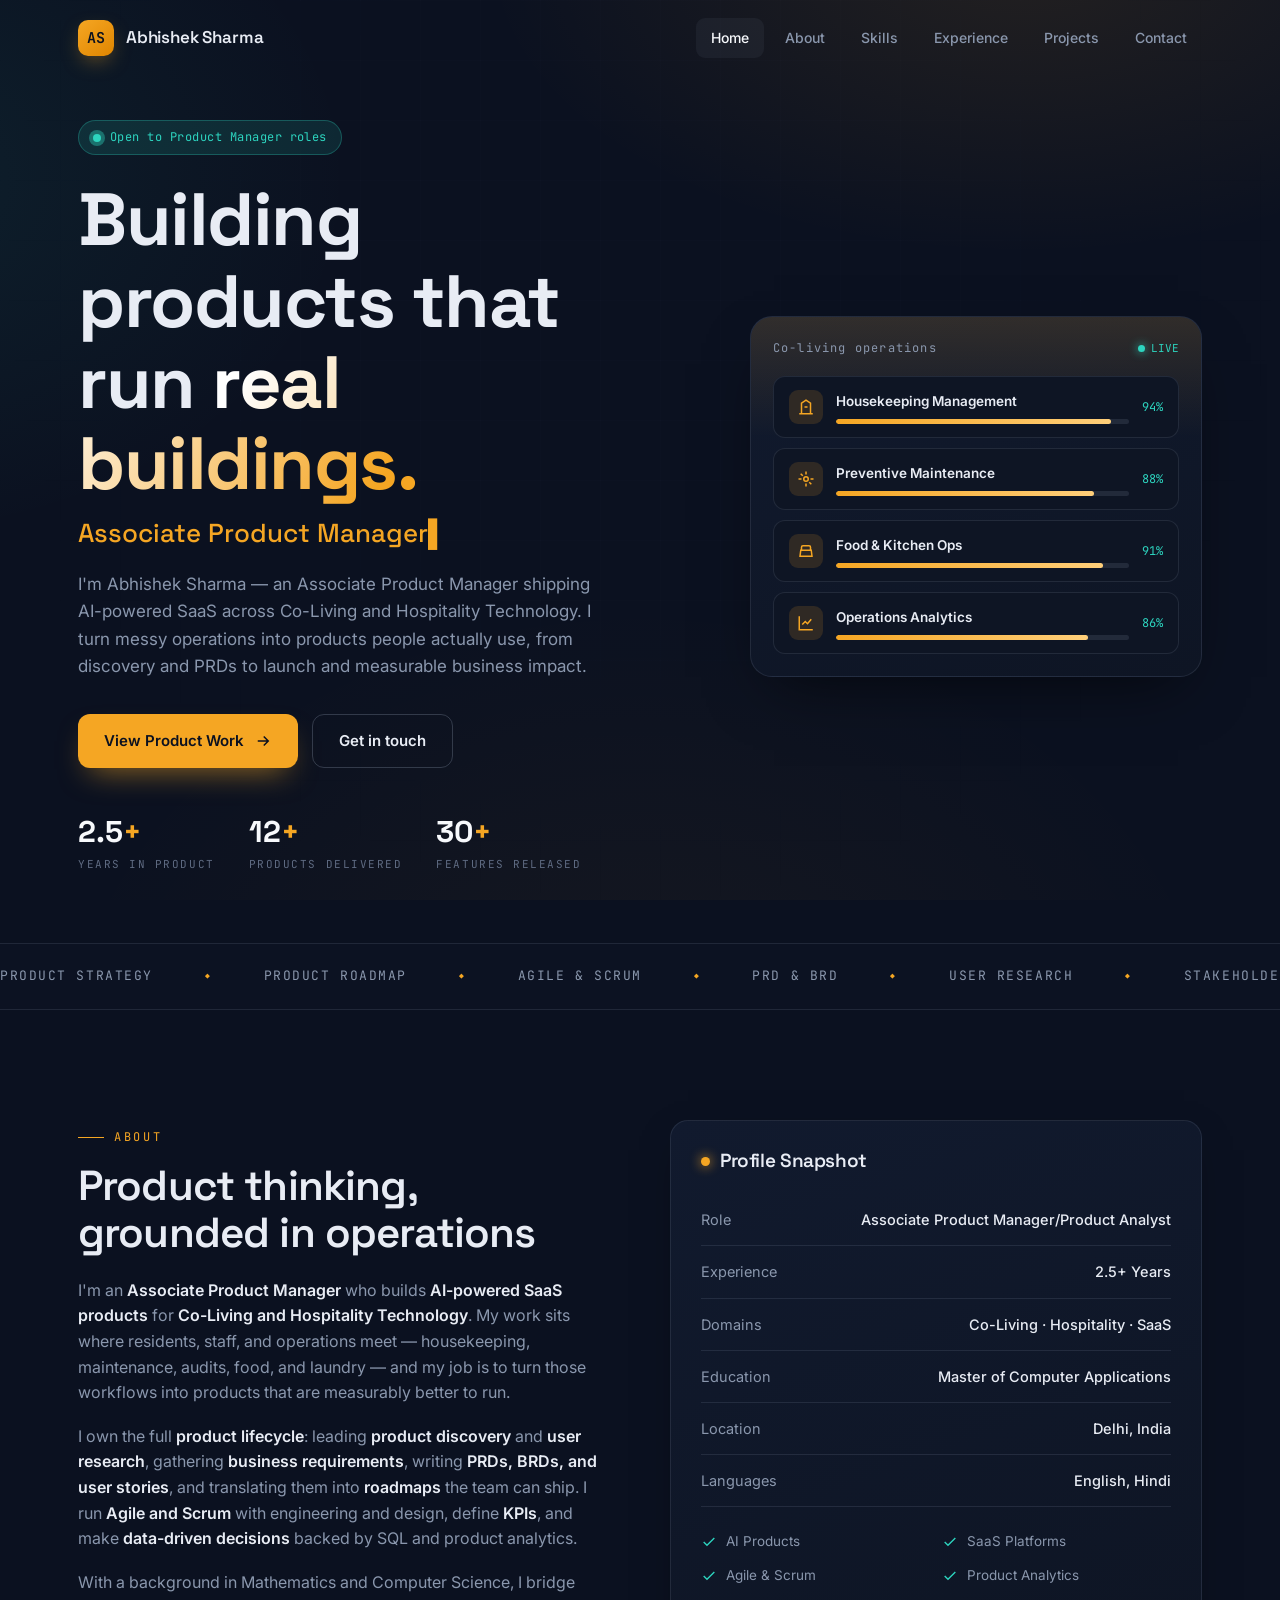
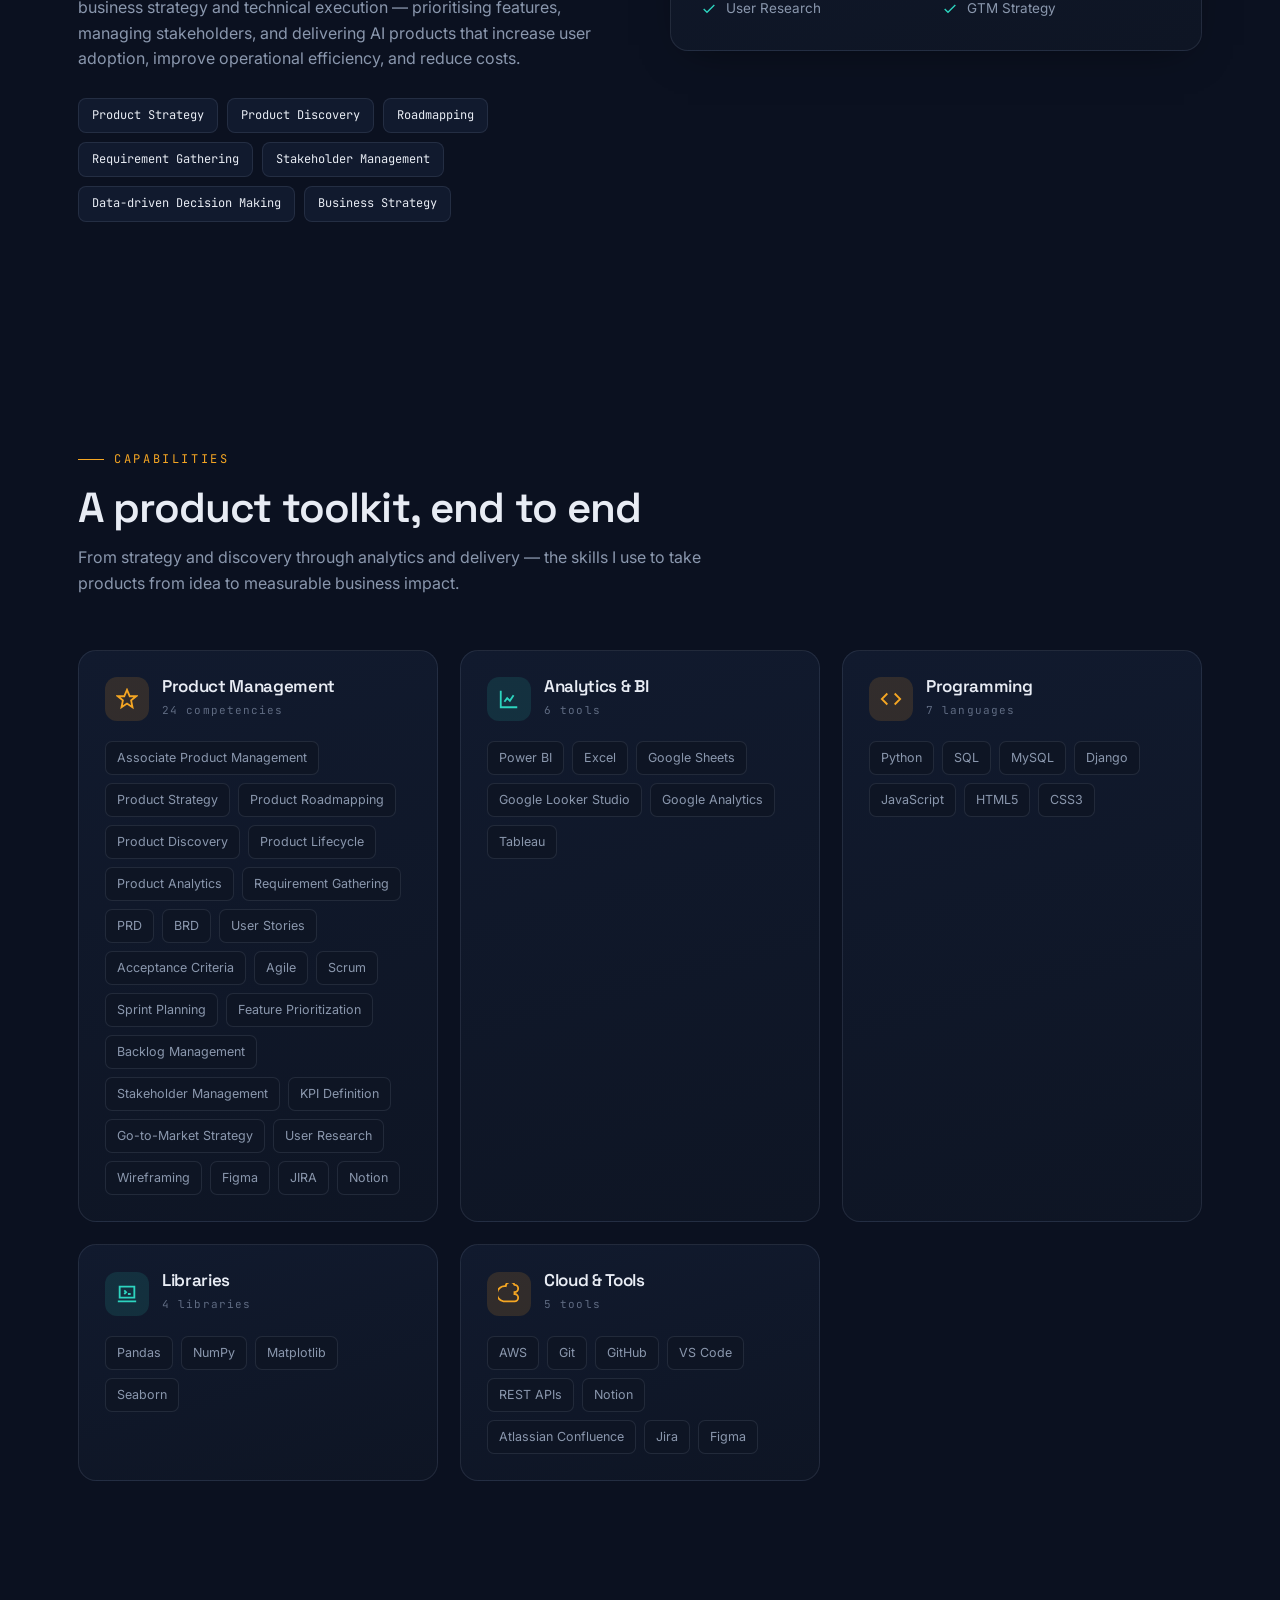
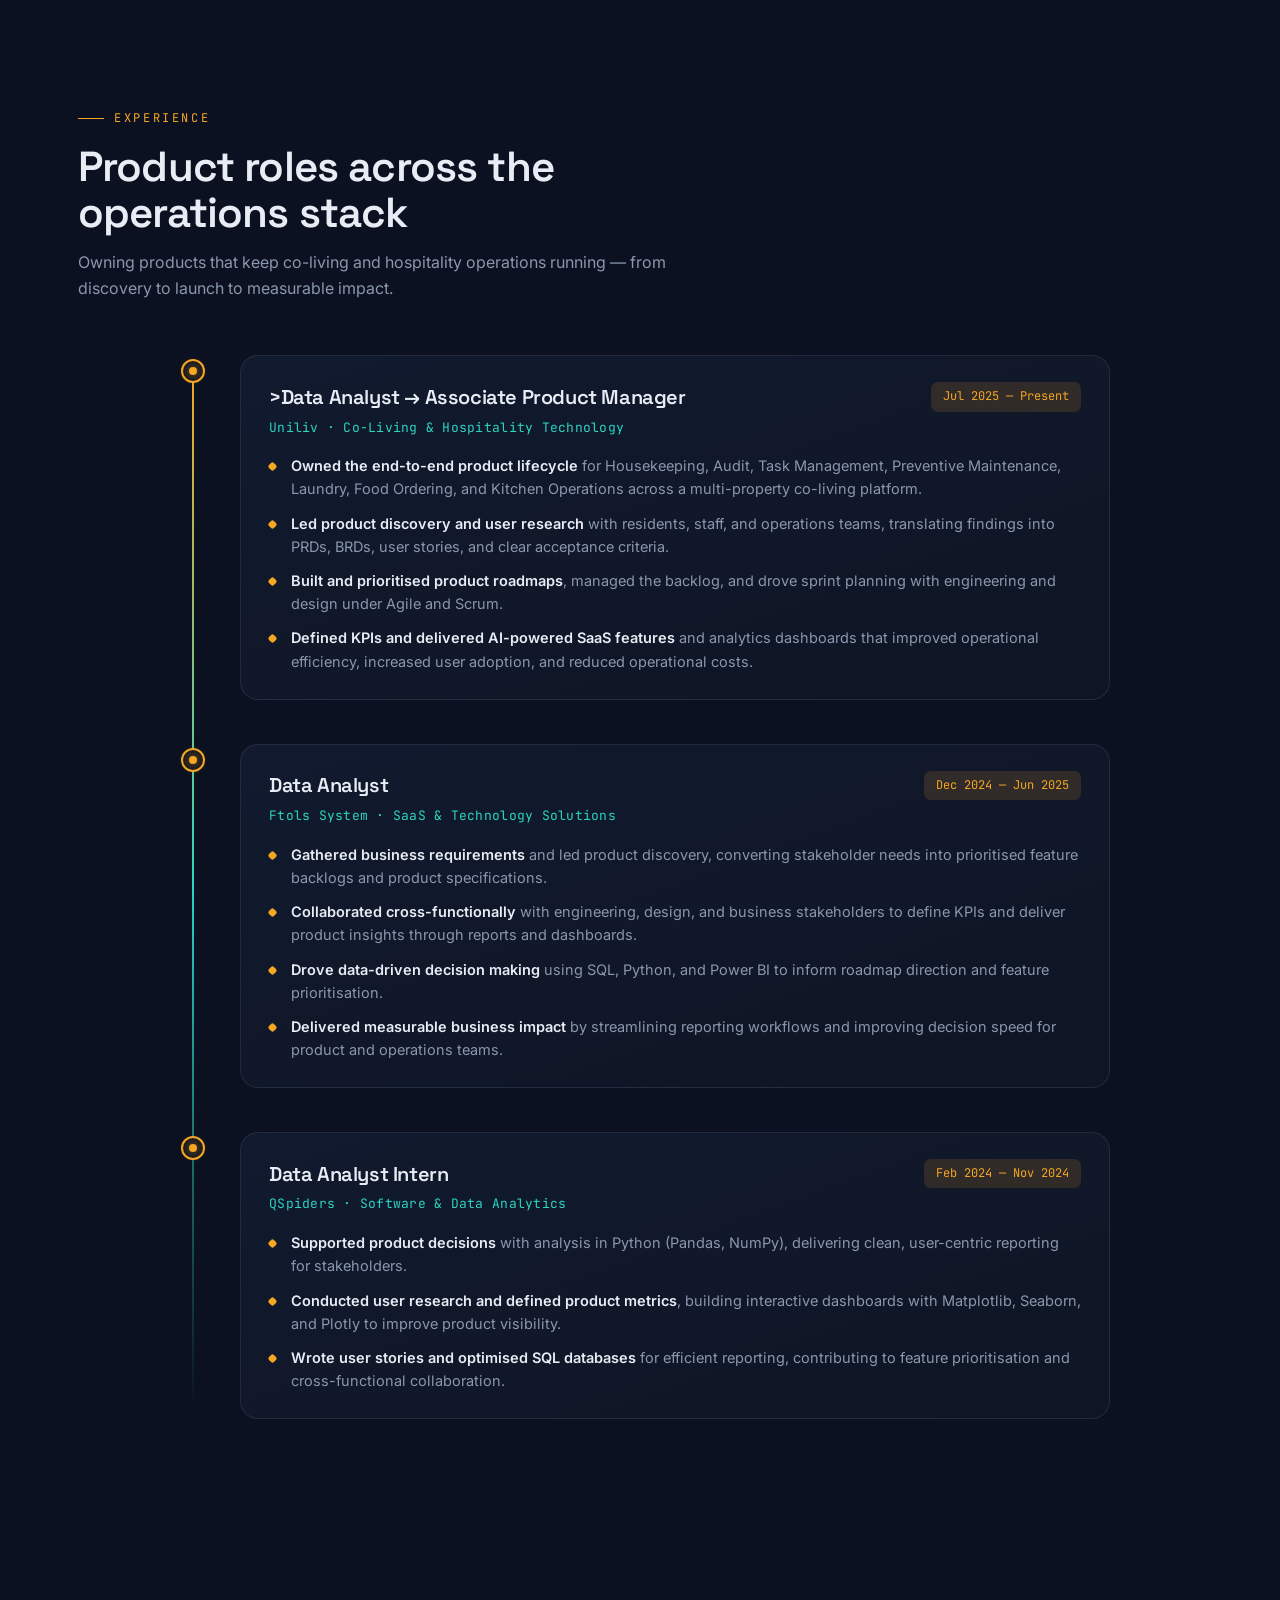
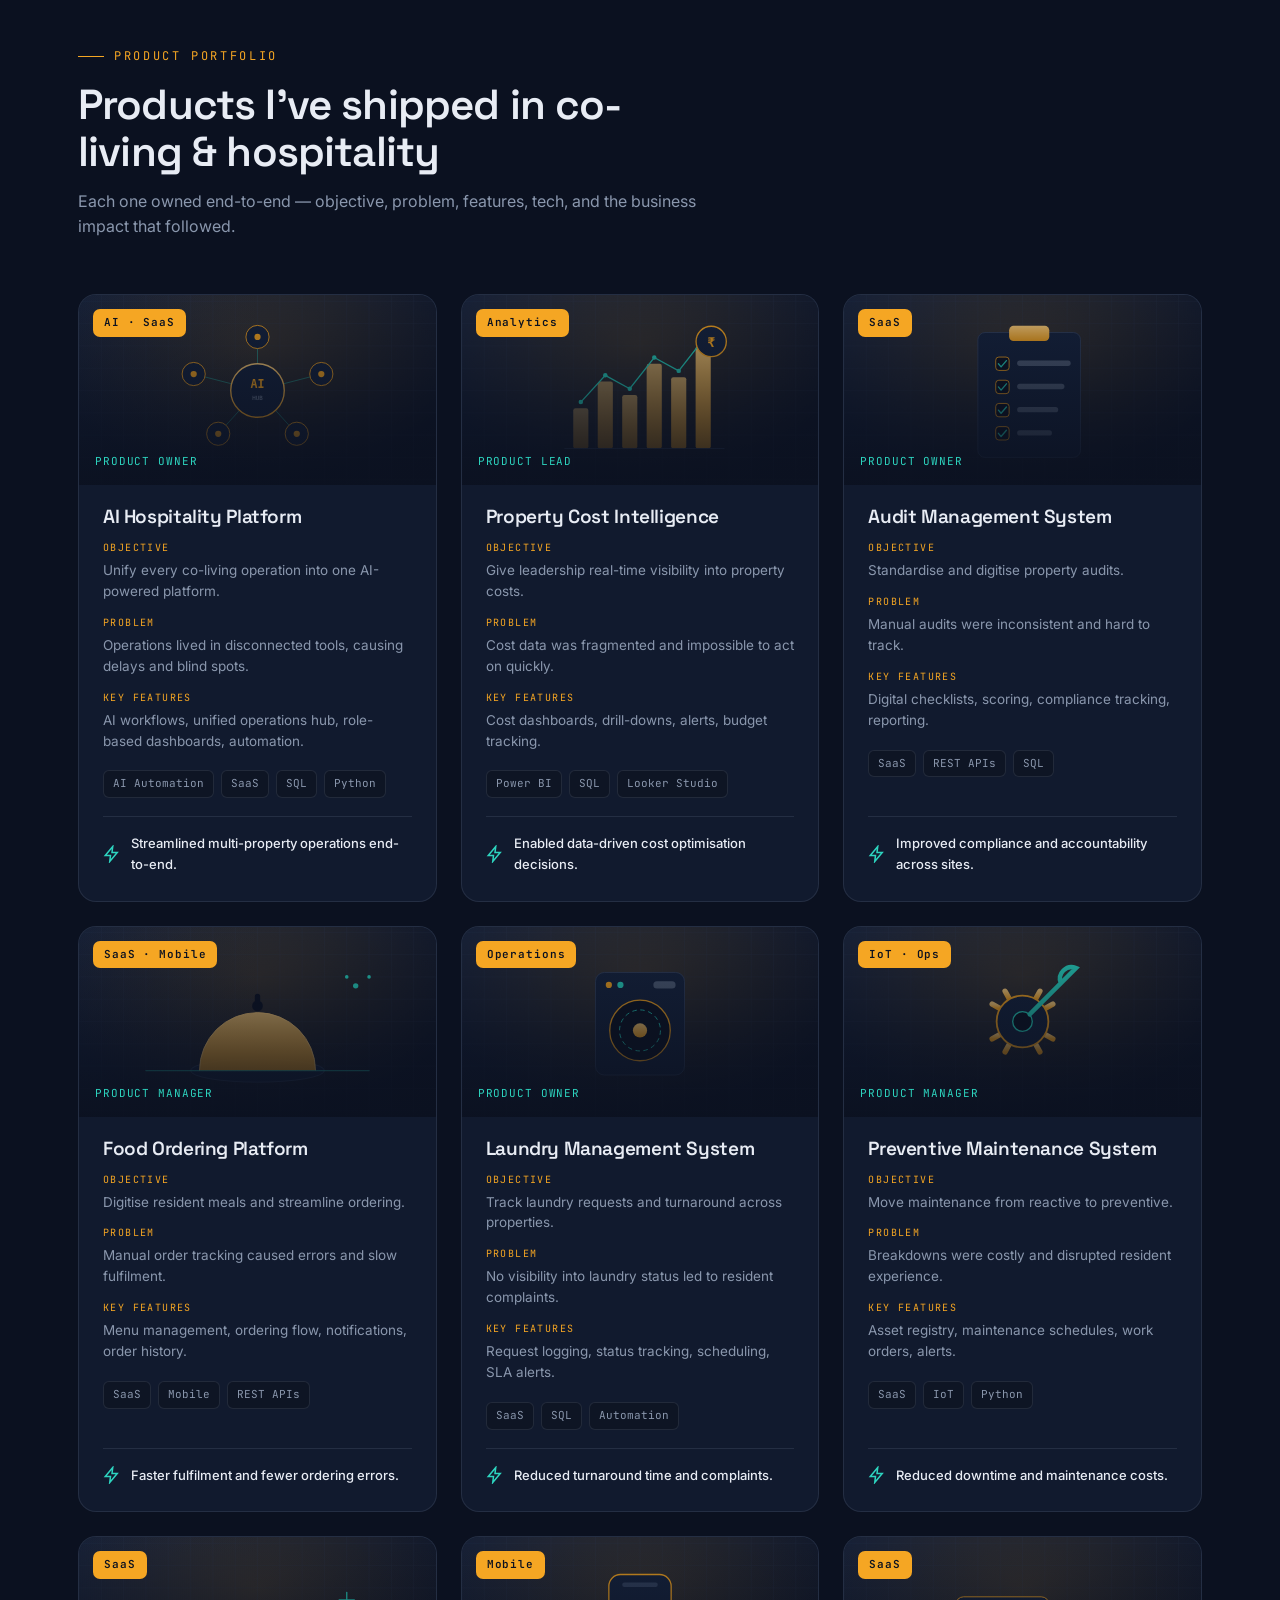
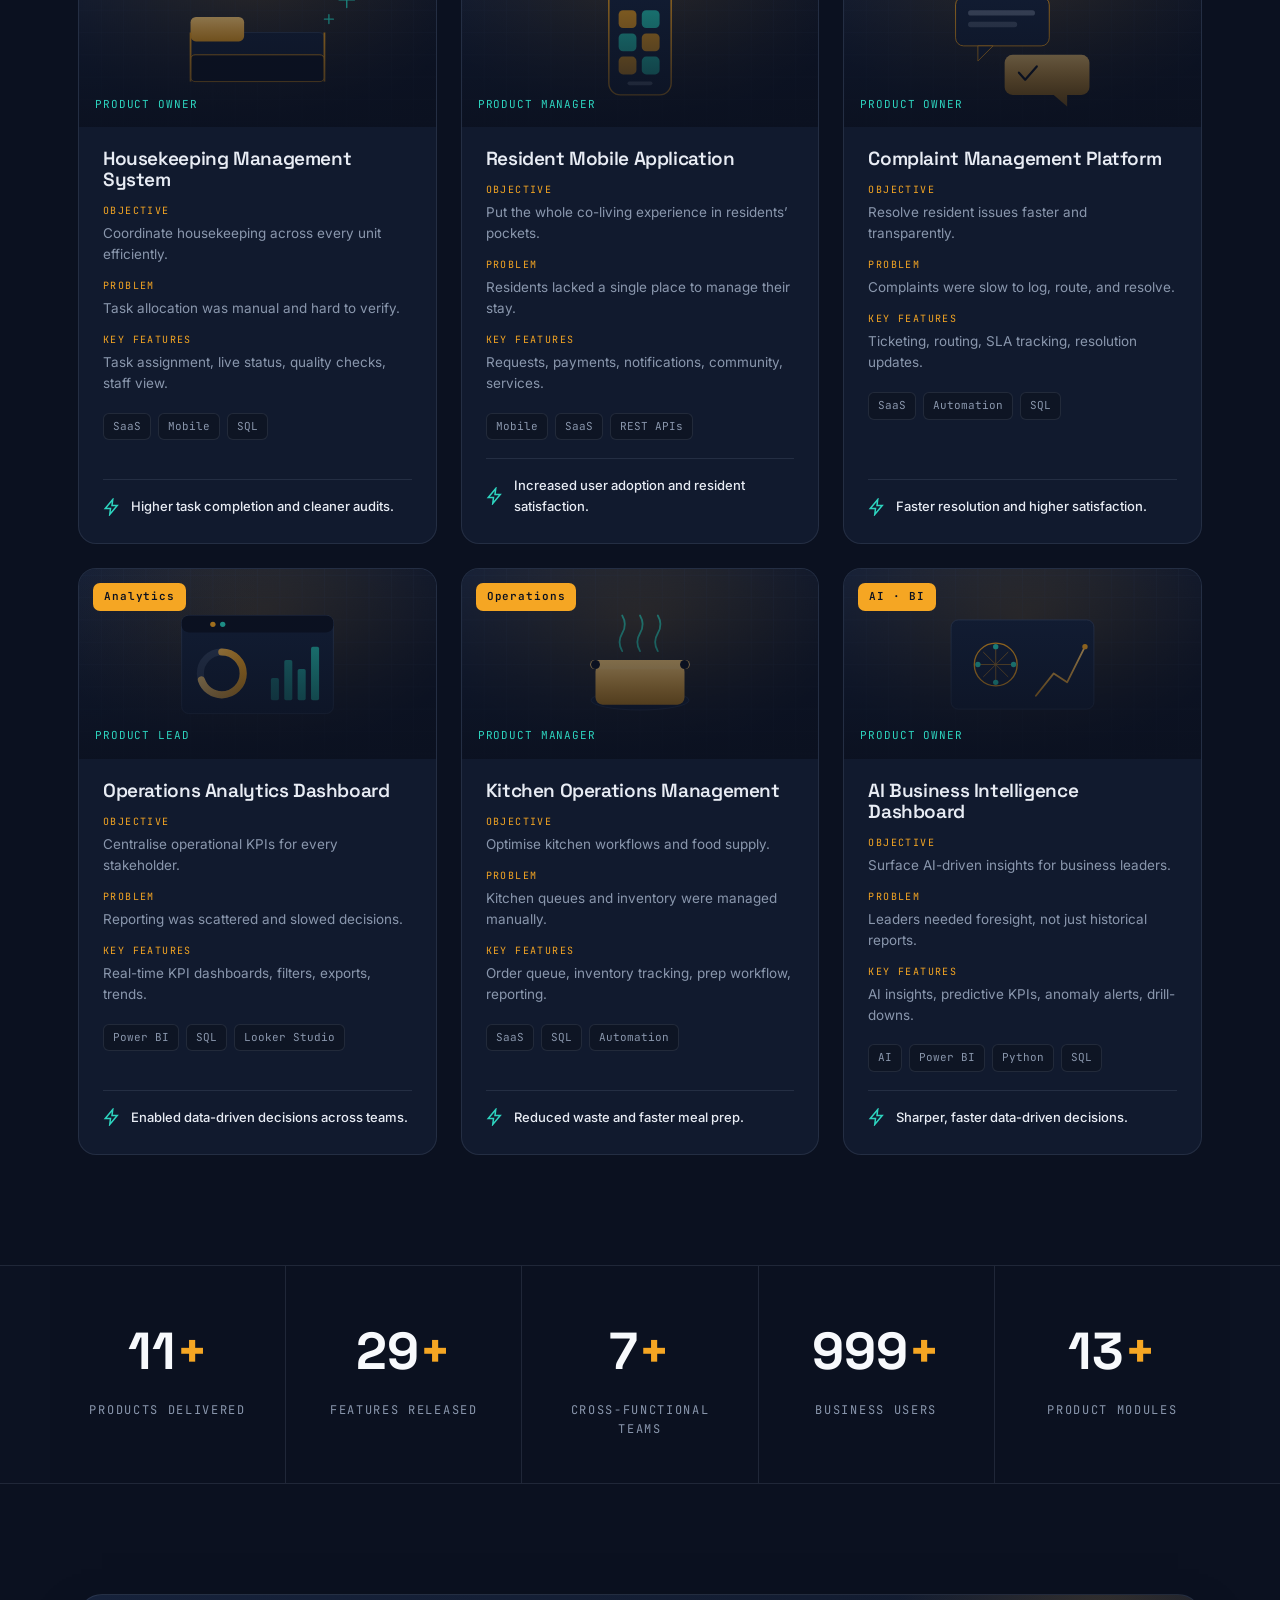
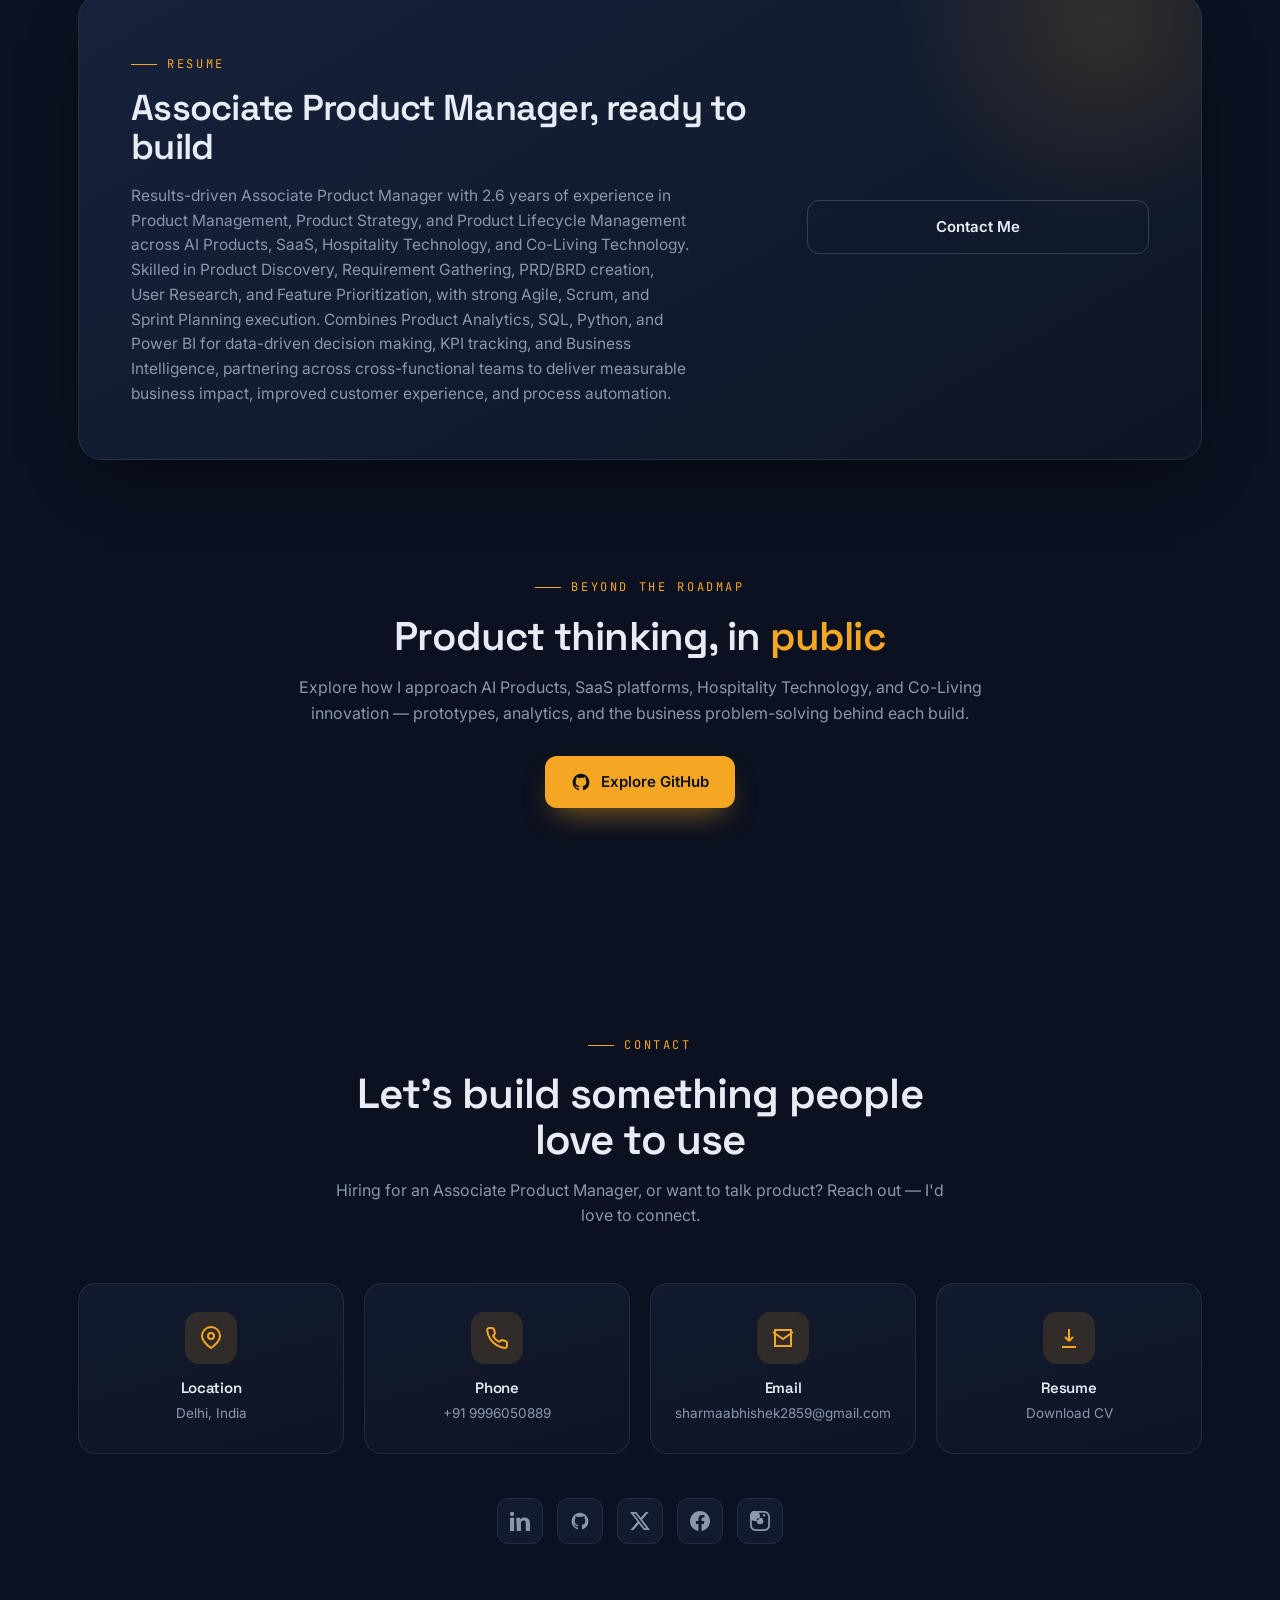
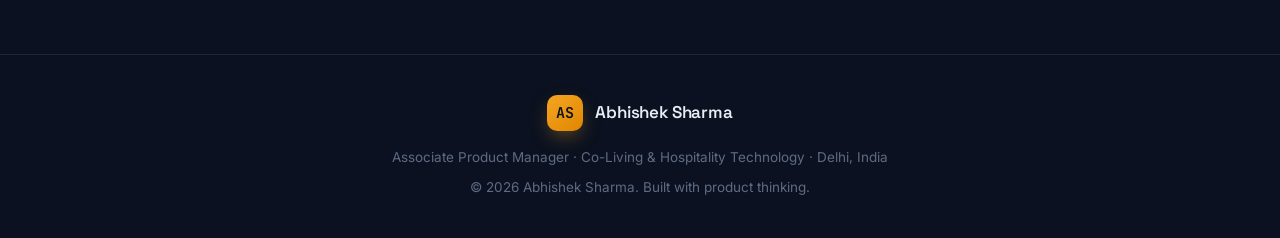
==== index.html @ 2137f3c4 "Link Updated" ====
<!DOCTYPE html>
<html lang="en">
<head>
<meta charset="utf-8">
<title>Abhishek Sharma — Associate Product Manager</title>
<meta name="viewport" content="width=device-width, initial-scale=1, shrink-to-fit=no">
<meta name="description" content="Abhishek Sharma — Associate Product Manager building AI-powered SaaS products for Co-Living and Hospitality Technology. Product Strategy, Roadmapping, Agile, Product Analytics, Stakeholder Management.">
<meta name="keywords" content="Associate Product Manager, Product Management, Product Strategy, Product Roadmap, Agile, Scrum, Stakeholder Management, Product Analytics, SQL, Power BI, Python, AI Products, SaaS, Hospitality Technology, Co-Living Technology, PRD, BRD, User Research, Feature Prioritization">
<link rel="preconnect" href="https://fonts.googleapis.com">
<link rel="preconnect" href="https://fonts.gstatic.com" crossorigin>
<link href="https://fonts.googleapis.com/css2?family=Space+Grotesk:wght@400;500;600;700&family=Inter:wght@300;400;500;600;700&family=JetBrains+Mono:wght@400;500;600&display=swap" rel="stylesheet">
<style>
/* ============================================================
   TOKENS
   ============================================================ */
:root{
  --base:#0B1120;
  --base-2:#0E1524;
  --panel:#111A2E;
  --panel-2:#16223B;
  --line:rgba(138,151,173,.16);
  --line-strong:rgba(138,151,173,.30);
  --amber:#F5A623;
  --amber-soft:rgba(245,166,35,.14);
  --teal:#2DD4BF;
  --teal-soft:rgba(45,212,191,.12);
  --text:#E8ECF4;
  --muted:#8A97AD;
  --muted-2:#5F6B82;
  --white:#F7F9FC;
  --radius:18px;
  --radius-sm:12px;
  --shadow:0 24px 60px -24px rgba(0,0,0,.65);
  --shadow-soft:0 12px 40px -18px rgba(0,0,0,.55);
  --maxw:1180px;
  --display:'Space Grotesk',sans-serif;
  --body:'Inter',sans-serif;
  --mono:'JetBrains Mono',monospace;
}
*{margin:0;padding:0;box-sizing:border-box}
html{scroll-behavior:smooth}
body{
  font-family:var(--body);
  background:var(--base);
  color:var(--text);
  line-height:1.6;
  overflow-x:hidden;
  -webkit-font-smoothing:antialiased;
}
a{color:inherit;text-decoration:none}
ul{list-style:none}
img{max-width:100%;display:block}
::selection{background:var(--amber);color:var(--base)}

/* ambient background */
body::before{
  content:"";
  position:fixed;inset:0;z-index:-2;
  background:
    radial-gradient(900px 500px at 80% -5%, rgba(245,166,35,.10), transparent 60%),
    radial-gradient(800px 600px at -10% 20%, rgba(45,212,191,.08), transparent 60%),
    radial-gradient(1000px 800px at 50% 120%, rgba(245,166,35,.05), transparent 60%),
    var(--base);
}
body::after{
  content:"";
  position:fixed;inset:0;z-index:-1;opacity:.35;pointer-events:none;
  background-image:
    linear-gradient(rgba(138,151,173,.05) 1px, transparent 1px),
    linear-gradient(90deg, rgba(138,151,173,.05) 1px, transparent 1px);
  background-size:60px 60px;
  mask-image:radial-gradient(circle at 50% 30%, #000 30%, transparent 80%);
}

.wrap{max-width:var(--maxw);margin:0 auto;padding:0 28px}

/* ============================================================
   TYPE
   ============================================================ */
h1,h2,h3,h4{font-family:var(--display);font-weight:600;line-height:1.1;letter-spacing:-.02em}
.eyebrow{
  font-family:var(--mono);font-size:12px;letter-spacing:.22em;text-transform:uppercase;
  color:var(--amber);display:inline-flex;align-items:center;gap:10px;
}
.eyebrow::before{content:"";width:26px;height:1px;background:var(--amber);display:inline-block}
.section-head{max-width:640px;margin-bottom:54px}
.section-head h2{font-size:clamp(28px,4vw,42px);margin:16px 0 14px}
.section-head p{color:var(--muted);font-size:16px}

section{padding:110px 0;position:relative}

/* ============================================================
   NAV
   ============================================================ */
.nav{
  position:fixed;top:0;left:0;right:0;z-index:100;
  transition:background .4s ease, border-color .4s ease, backdrop-filter .4s;
  border-bottom:1px solid transparent;
}
.nav.scrolled{
  background:rgba(11,17,32,.72);
  backdrop-filter:blur(18px) saturate(140%);
  border-bottom:1px solid var(--line);
}
.nav-inner{display:flex;align-items:center;justify-content:space-between;height:76px}
.brand{display:flex;align-items:center;gap:12px;font-family:var(--display);font-weight:600;font-size:17px;letter-spacing:-.01em}
.brand .dot{
  width:36px;height:36px;border-radius:10px;display:grid;place-items:center;
  background:linear-gradient(140deg,var(--amber),#e08600);color:var(--base);
  font-family:var(--mono);font-weight:600;font-size:15px;
  box-shadow:0 8px 22px -8px rgba(245,166,35,.7);
}
.nav-links{display:flex;align-items:center;gap:6px}
.nav-links a{
  font-size:14px;color:var(--muted);padding:9px 15px;border-radius:9px;
  transition:color .25s, background .25s;font-weight:500;
}
.nav-links a:hover,.nav-links a.active{color:var(--white);background:rgba(138,151,173,.08)}
.nav-cta{
  margin-left:10px;padding:10px 20px;border-radius:10px;
  background:var(--amber);color:var(--base);font-weight:600;font-size:14px;
  transition:transform .25s, box-shadow .25s;
}
.nav-cta:hover{transform:translateY(-2px);box-shadow:0 12px 26px -10px rgba(245,166,35,.7)}
.burger{display:none;flex-direction:column;gap:5px;background:none;border:0;cursor:pointer;padding:8px}
.burger span{width:24px;height:2px;background:var(--text);border-radius:2px;transition:.3s}
.burger.open span:nth-child(1){transform:translateY(7px) rotate(45deg)}
.burger.open span:nth-child(2){opacity:0}
.burger.open span:nth-child(3){transform:translateY(-7px) rotate(-45deg)}

/* ============================================================
   HERO
   ============================================================ */
.hero{min-height:100vh;display:flex;align-items:center;padding-top:120px;padding-bottom:70px}
.hero-grid{display:grid;grid-template-columns:1.15fr .85fr;gap:60px;align-items:center;width:100%}
.status-chip{
  display:inline-flex;align-items:center;gap:9px;font-family:var(--mono);font-size:12px;
  color:var(--teal);background:var(--teal-soft);border:1px solid rgba(45,212,191,.28);
  padding:7px 14px;border-radius:100px;letter-spacing:.04em;
}
.status-chip .pulse{width:8px;height:8px;border-radius:50%;background:var(--teal);position:relative}
.status-chip .pulse::after{content:"";position:absolute;inset:-4px;border-radius:50%;background:var(--teal);opacity:.4;animation:ping 1.8s ease-out infinite}
@keyframes ping{0%{transform:scale(.6);opacity:.5}100%{transform:scale(2.4);opacity:0}}
.hero h1{font-size:clamp(40px,6.2vw,74px);margin:24px 0 8px;font-weight:700}
.hero h1 .grad{
  background:linear-gradient(120deg,#fff 10%,var(--amber) 90%);
  -webkit-background-clip:text;background-clip:text;-webkit-text-fill-color:transparent;
}
.role-line{font-family:var(--display);font-size:clamp(19px,2.6vw,26px);color:var(--muted);font-weight:500;height:1.4em;margin-bottom:22px}
.role-line #typed{color:var(--amber)}
.role-line .cursor{color:var(--amber);animation:blink 1s steps(2) infinite;font-weight:400}
@keyframes blink{50%{opacity:0}}
.hero p.lede{color:var(--muted);font-size:17px;max-width:520px;margin-bottom:34px}
.hero-actions{display:flex;gap:14px;flex-wrap:wrap;margin-bottom:40px}
.btn{
  display:inline-flex;align-items:center;gap:10px;padding:14px 26px;border-radius:12px;
  font-weight:600;font-size:15px;transition:transform .25s, box-shadow .25s, background .25s;cursor:pointer;
}
.btn-primary{background:var(--amber);color:var(--base);box-shadow:0 14px 30px -12px rgba(245,166,35,.6)}
.btn-primary:hover{transform:translateY(-3px);box-shadow:0 20px 40px -14px rgba(245,166,35,.75)}
.btn-ghost{background:transparent;color:var(--text);border:1px solid var(--line-strong)}
.btn-ghost:hover{transform:translateY(-3px);border-color:var(--amber);color:var(--amber)}
.hero-metrics{display:flex;gap:34px;flex-wrap:wrap}
.hero-metrics .m .n{font-family:var(--display);font-size:30px;font-weight:700;color:var(--white)}
.hero-metrics .m .n span{color:var(--amber)}
.hero-metrics .m .l{font-family:var(--mono);font-size:11px;letter-spacing:.14em;text-transform:uppercase;color:var(--muted-2)}

/* hero panel : building systems monitor */
.hero-panel{
  background:linear-gradient(160deg,var(--panel),var(--base-2));
  border:1px solid var(--line);border-radius:22px;padding:22px;
  box-shadow:var(--shadow);position:relative;overflow:hidden;
}
.hero-panel::before{content:"";position:absolute;top:0;left:0;right:0;height:120px;background:linear-gradient(180deg,var(--amber-soft),transparent)}
.panel-top{display:flex;align-items:center;justify-content:space-between;position:relative;margin-bottom:18px}
.panel-top .title{font-family:var(--mono);font-size:12px;color:var(--muted);letter-spacing:.1em}
.panel-top .live{font-family:var(--mono);font-size:11px;color:var(--teal);display:flex;align-items:center;gap:6px}
.panel-top .live i{width:7px;height:7px;border-radius:50%;background:var(--teal);box-shadow:0 0 10px var(--teal)}
.sys-list{display:flex;flex-direction:column;gap:10px;position:relative}
.sys{
  display:flex;align-items:center;gap:13px;background:var(--base-2);border:1px solid var(--line);
  border-radius:12px;padding:13px 15px;transition:border-color .3s, transform .3s;
}
.sys:hover{border-color:var(--line-strong);transform:translateX(4px)}
.sys .ic{width:34px;height:34px;border-radius:9px;display:grid;place-items:center;background:var(--amber-soft);color:var(--amber);flex:none}
.sys .ic svg{width:18px;height:18px}
.sys .meta{flex:1;min-width:0}
.sys .meta .nm{font-size:13.5px;font-weight:600;color:var(--text)}
.sys .meta .bar{height:5px;border-radius:4px;background:rgba(138,151,173,.16);margin-top:7px;overflow:hidden}
.sys .meta .bar i{display:block;height:100%;border-radius:4px;background:linear-gradient(90deg,var(--amber),#ffcf7a);width:0;transition:width 1.4s cubic-bezier(.2,.8,.2,1)}
.sys .val{font-family:var(--mono);font-size:12px;color:var(--teal);flex:none}

/* ============================================================
   MARQUEE
   ============================================================ */
.marquee{border-top:1px solid var(--line);border-bottom:1px solid var(--line);padding:22px 0;overflow:hidden;background:rgba(14,21,36,.5)}
.marquee-track{display:flex;gap:52px;white-space:nowrap;animation:scroll 30s linear infinite;width:max-content}
.marquee:hover .marquee-track{animation-play-state:paused}
.marquee span{font-family:var(--mono);font-size:13px;letter-spacing:.12em;text-transform:uppercase;color:var(--muted);display:flex;align-items:center;gap:52px}
.marquee span::after{content:"◆";color:var(--amber);font-size:8px}
@keyframes scroll{to{transform:translateX(-50%)}}

/* ============================================================
   ABOUT
   ============================================================ */
.about-grid{display:grid;grid-template-columns:1fr 1fr;gap:60px;align-items:start}
.about-copy p{color:var(--muted);margin-bottom:18px;font-size:16px}
.about-copy p strong{color:var(--text);font-weight:600}
.about-tags{display:flex;flex-wrap:wrap;gap:9px;margin-top:26px}
.about-tags span{font-family:var(--mono);font-size:12px;color:var(--text);background:var(--panel);border:1px solid var(--line);padding:7px 13px;border-radius:8px;transition:.25s}
.about-tags span:hover{border-color:var(--amber);color:var(--amber)}
.about-card{
  background:linear-gradient(160deg,var(--panel),var(--base-2));
  border:1px solid var(--line);border-radius:var(--radius);padding:30px;box-shadow:var(--shadow-soft);
}
.about-card h3{font-size:19px;margin-bottom:22px;display:flex;align-items:center;gap:10px}
.about-card h3 .badge{width:9px;height:9px;border-radius:50%;background:var(--amber);box-shadow:0 0 12px var(--amber)}
.fact{display:flex;justify-content:space-between;padding:14px 0;border-bottom:1px solid var(--line);font-size:14.5px}
.fact:last-child{border-bottom:0}
.fact .k{color:var(--muted)}
.fact .v{color:var(--text);font-weight:500;text-align:right}
.focus-list{margin-top:24px;display:grid;grid-template-columns:1fr 1fr;gap:12px}
.focus-list li{display:flex;align-items:center;gap:9px;font-size:13.5px;color:var(--muted)}
.focus-list li svg{width:16px;height:16px;color:var(--teal);flex:none}

/* ============================================================
   SKILLS
   ============================================================ */
.skills-grid{display:grid;grid-template-columns:repeat(auto-fit,minmax(280px,1fr));gap:22px}
.skill-card{
  background:linear-gradient(165deg,var(--panel),var(--base-2));
  border:1px solid var(--line);border-radius:var(--radius);padding:26px;
  position:relative;overflow:hidden;transition:transform .35s, border-color .35s, box-shadow .35s;
}
.skill-card::before{content:"";position:absolute;inset:0;background:radial-gradient(400px 200px at var(--mx,50%) 0%,var(--amber-soft),transparent 70%);opacity:0;transition:opacity .4s}
.skill-card:hover{transform:translateY(-6px);border-color:var(--line-strong);box-shadow:var(--shadow)}
.skill-card:hover::before{opacity:1}
.skill-card .sc-head{display:flex;align-items:center;gap:13px;margin-bottom:20px;position:relative}
.skill-card .sc-ic{width:44px;height:44px;border-radius:12px;display:grid;place-items:center;background:var(--amber-soft);color:var(--amber);flex:none}
.skill-card:nth-child(2) .sc-ic,.skill-card:nth-child(4) .sc-ic{background:var(--teal-soft);color:var(--teal)}
.skill-card .sc-ic svg{width:22px;height:22px}
.skill-card h3{font-size:17px}
.skill-card .sc-count{font-family:var(--mono);font-size:11px;color:var(--muted-2);letter-spacing:.1em}
.chips{display:flex;flex-wrap:wrap;gap:8px;position:relative}
.chips span{font-size:12.5px;color:var(--muted);background:var(--base-2);border:1px solid var(--line);padding:6px 11px;border-radius:7px;transition:.22s;font-family:var(--body)}
.skill-card:hover .chips span{color:var(--text)}
.chips span:hover{border-color:var(--amber);color:var(--amber);transform:translateY(-2px)}

/* ============================================================
   EXPERIENCE — building systems timeline
   ============================================================ */
.timeline{position:relative;max-width:940px;margin:0 auto}
.timeline::before{content:"";position:absolute;left:22px;top:8px;bottom:8px;width:2px;background:linear-gradient(180deg,var(--amber),var(--teal),transparent)}
.tl-item{position:relative;padding-left:70px;padding-bottom:44px}
.tl-item:last-child{padding-bottom:0}
.tl-node{position:absolute;left:11px;top:4px;width:24px;height:24px;border-radius:50%;background:var(--base);border:2px solid var(--amber);display:grid;place-items:center;z-index:2}
.tl-node::after{content:"";width:8px;height:8px;border-radius:50%;background:var(--amber);box-shadow:0 0 12px var(--amber)}
.tl-card{
  background:linear-gradient(160deg,var(--panel),var(--base-2));
  border:1px solid var(--line);border-radius:var(--radius);padding:26px 28px;
  transition:transform .35s, border-color .35s, box-shadow .35s;
}
.tl-card:hover{transform:translateX(6px);border-color:var(--line-strong);box-shadow:var(--shadow-soft)}
.tl-top{display:flex;flex-wrap:wrap;align-items:center;justify-content:space-between;gap:12px;margin-bottom:6px}
.tl-top h3{font-size:20px}
.tl-date{font-family:var(--mono);font-size:12px;color:var(--amber);background:var(--amber-soft);padding:5px 12px;border-radius:7px;white-space:nowrap}
.tl-org{font-family:var(--mono);font-size:13px;color:var(--teal);margin-bottom:16px;letter-spacing:.02em}
.tl-card ul{display:flex;flex-direction:column;gap:11px}
.tl-card ul li{position:relative;padding-left:22px;color:var(--muted);font-size:14.5px}
.tl-card ul li::before{content:"";position:absolute;left:0;top:9px;width:7px;height:7px;border-radius:2px;background:var(--amber);transform:rotate(45deg)}
.tl-card ul li strong{color:var(--text);font-weight:600}

/* ============================================================
   PROJECTS
   ============================================================ */
.proj-grid{display:grid;grid-template-columns:repeat(auto-fill,minmax(340px,1fr));gap:24px}
.proj-card{
  background:var(--panel);border:1px solid var(--line);border-radius:var(--radius);
  overflow:hidden;display:flex;flex-direction:column;
  transition:transform .4s cubic-bezier(.2,.8,.2,1), border-color .4s, box-shadow .4s;
}
.proj-card:hover{transform:translateY(-8px);border-color:var(--line-strong);box-shadow:var(--shadow)}
.proj-media{position:relative;height:190px;overflow:hidden}
.proj-media img{width:100%;height:100%;object-fit:cover;transition:transform .8s cubic-bezier(.2,.8,.2,1);filter:saturate(1.05)}
.proj-card:hover .proj-media img{transform:scale(1.09)}
.proj-media::after{content:"";position:absolute;inset:0;background:linear-gradient(180deg,rgba(11,17,32,.15),rgba(11,17,32,.92))}
.proj-tag{position:absolute;top:14px;left:14px;z-index:2;font-family:var(--mono);font-size:11px;letter-spacing:.08em;color:var(--base);background:var(--amber);padding:5px 11px;border-radius:7px;font-weight:600}
.proj-role{position:absolute;bottom:14px;left:16px;z-index:2;font-family:var(--mono);font-size:11px;color:var(--teal);letter-spacing:.08em}
.proj-body{padding:22px 24px 26px;display:flex;flex-direction:column;flex:1}
.proj-body h3{font-size:19px;margin-bottom:12px}
.proj-block{margin-bottom:13px}
.proj-block .lbl{font-family:var(--mono);font-size:10px;letter-spacing:.14em;text-transform:uppercase;color:var(--amber);display:block;margin-bottom:4px}
.proj-block p{font-size:13.5px;color:var(--muted);line-height:1.55}
.proj-tech{display:flex;flex-wrap:wrap;gap:7px;margin:6px 0 18px}
.proj-tech span{font-family:var(--mono);font-size:11px;color:var(--muted);background:var(--base-2);border:1px solid var(--line);padding:4px 9px;border-radius:6px}
.proj-impact{margin-top:auto;display:flex;align-items:center;gap:10px;padding-top:16px;border-top:1px solid var(--line)}
.proj-impact svg{width:18px;height:18px;color:var(--teal);flex:none}
.proj-impact span{font-size:13px;color:var(--text);font-weight:500}

/* ============================================================
   COUNTERS
   ============================================================ */
.counter-band{border-top:1px solid var(--line);border-bottom:1px solid var(--line);background:rgba(14,21,36,.5)}
.counter-grid{display:grid;grid-template-columns:repeat(auto-fit,minmax(160px,1fr));gap:1px;background:var(--line)}
.counter{background:var(--base);padding:44px 24px;text-align:center;transition:background .3s}
.counter:hover{background:var(--base-2)}
.counter .num{font-family:var(--display);font-size:clamp(36px,5vw,52px);font-weight:700;color:var(--white)}
.counter .num .plus{color:var(--amber)}
.counter .cl{font-family:var(--mono);font-size:12px;letter-spacing:.14em;text-transform:uppercase;color:var(--muted);margin-top:8px}

/* ============================================================
   RESUME / CTA
   ============================================================ */
.resume-band{
  background:linear-gradient(150deg,var(--panel-2),var(--base-2));
  border:1px solid var(--line);border-radius:24px;padding:52px;position:relative;overflow:hidden;
  box-shadow:var(--shadow);
}
.resume-band::before{content:"";position:absolute;top:-40%;right:-10%;width:420px;height:420px;border-radius:50%;background:radial-gradient(circle,var(--amber-soft),transparent 70%)}
.resume-band .inner{position:relative;display:grid;grid-template-columns:1.3fr .7fr;gap:40px;align-items:center}
.resume-band h2{font-size:clamp(26px,3.4vw,36px);margin:14px 0 16px}
.resume-band p{color:var(--muted);font-size:15.5px;max-width:560px}
.resume-actions{display:flex;flex-direction:column;gap:14px}
.resume-actions .btn{justify-content:center}

/* ============================================================
   GITHUB
   ============================================================ */
.gh-band{text-align:center;max-width:720px;margin:0 auto}
.gh-band h2{font-size:clamp(26px,3.6vw,40px);margin:18px 0 16px}
.gh-band h2 span{color:var(--amber)}
.gh-band p{color:var(--muted);font-size:16px;margin-bottom:30px}

/* ============================================================
   CONTACT
   ============================================================ */
.contact-grid{display:grid;grid-template-columns:repeat(auto-fit,minmax(230px,1fr));gap:20px;margin-bottom:44px}
.contact-card{
  background:linear-gradient(165deg,var(--panel),var(--base-2));
  border:1px solid var(--line);border-radius:var(--radius);padding:28px 24px;text-align:center;
  transition:transform .35s, border-color .35s, box-shadow .35s;
}
.contact-card:hover{transform:translateY(-6px);border-color:var(--amber);box-shadow:var(--shadow-soft)}
.contact-card .ci{width:52px;height:52px;border-radius:14px;display:grid;place-items:center;margin:0 auto 16px;background:var(--amber-soft);color:var(--amber)}
.contact-card .ci svg{width:24px;height:24px}
.contact-card h4{font-size:15px;margin-bottom:7px}
.contact-card a,.contact-card p{color:var(--muted);font-size:13.5px;word-break:break-word;transition:color .25s}
.contact-card a:hover{color:var(--amber)}
.socials{display:flex;justify-content:center;gap:14px;flex-wrap:wrap}
.socials a{
  width:46px;height:46px;border-radius:12px;display:grid;place-items:center;
  background:var(--panel);border:1px solid var(--line);color:var(--muted);
  transition:transform .3s, color .3s, border-color .3s, background .3s;
}
.socials a:hover{transform:translateY(-4px);color:var(--amber);border-color:var(--amber);background:var(--amber-soft)}
.socials a svg{width:20px;height:20px}

/* ============================================================
   FOOTER
   ============================================================ */
footer{border-top:1px solid var(--line);padding:40px 0;text-align:center}
footer p{color:var(--muted-2);font-size:13.5px}
footer .brand{justify-content:center;margin-bottom:16px}

/* ============================================================
   REVEAL
   ============================================================ */
.reveal{opacity:0;transform:translateY(28px);transition:opacity .7s ease, transform .7s cubic-bezier(.2,.8,.2,1)}
.reveal.in{opacity:1;transform:none}

/* ============================================================
   RESPONSIVE
   ============================================================ */
@media(max-width:960px){
  .hero-grid{grid-template-columns:1fr;gap:40px}
  .hero-panel{order:-1;max-width:460px}
  .about-grid{grid-template-columns:1fr;gap:36px}
  .resume-band .inner{grid-template-columns:1fr;gap:30px}
  .resume-band{padding:38px}
}
@media(max-width:760px){
  .nav-links{
    position:fixed;inset:76px 0 auto 0;flex-direction:column;gap:0;align-items:stretch;
    background:rgba(11,17,32,.96);backdrop-filter:blur(20px);border-bottom:1px solid var(--line);
    padding:14px 22px 22px;transform:translateY(-140%);transition:transform .4s cubic-bezier(.2,.8,.2,1);
  }
  .nav-links.open{transform:translateY(0)}
  .nav-links a{padding:14px 6px;border-radius:0;border-bottom:1px solid var(--line)}
  .nav-cta{margin:12px 0 0;text-align:center}
  .burger{display:flex}
  section{padding:80px 0}
  .wrap{padding:0 20px}
  .focus-list{grid-template-columns:1fr}
  .resume-band{padding:30px 24px}
  .hero-metrics{gap:24px}
}
@media(prefers-reduced-motion:reduce){
  *{animation:none!important;transition:none!important;scroll-behavior:auto!important}
  .reveal{opacity:1;transform:none}
}
</style>
</head>
<body>

<!-- ============================ NAV ============================ -->
<nav class="nav" id="nav">
  <div class="wrap nav-inner">
    <a href="#home" class="brand"><span class="dot">AS</span> Abhishek Sharma</a>
    <div class="nav-links" id="navLinks">
      <a href="#home">Home</a>
      <a href="#about">About</a>
      <a href="#skills">Skills</a>
      <a href="#experience">Experience</a>
      <a href="#projects">Projects</a>
      <a href="#contact">Contact</a>
      <!-- <a href="https://drive.google.com/file/d/15hBaDl0t3thulQ8D8jkucsfD2vQI1w4M/view?usp=sharing" target="_blank" rel="noopener" class="nav-cta">Resume</a> -->
    </div>
    <button class="burger" id="burger" aria-label="Toggle menu"><span></span><span></span><span></span></button>
  </div>
</nav>

<!-- ============================ HERO ============================ -->
<section class="hero" id="home">
  <div class="wrap hero-grid">
    <div class="hero-copy reveal">
      <span class="status-chip"><span class="pulse"></span> Open to Product Manager roles</span>
      <h1>Building products that run <span class="grad">real buildings.</span></h1>
      <div class="role-line"><span id="typed"></span><span class="cursor">▌</span></div>
      <p class="lede">I'm Abhishek Sharma — an Associate Product Manager shipping AI-powered SaaS across Co-Living and Hospitality Technology. I turn messy operations into products people actually use, from discovery and PRDs to launch and measurable business impact.</p>
      <div class="hero-actions">
        <a href="#projects" class="btn btn-primary">View Product Work
          <svg viewBox="0 0 24 24" width="18" fill="none" stroke="currentColor" stroke-width="2"><path d="M5 12h14M13 6l6 6-6 6"/></svg>
        </a>
        <a href="#contact" class="btn btn-ghost">Get in touch</a>
      </div>
      <div class="hero-metrics">
        <div class="m"><div class="n">2.5<span>+</span></div><div class="l">Years in Product</div></div>
        <div class="m"><div class="n">12<span>+</span></div><div class="l">Products Delivered</div></div>
        <div class="m"><div class="n">30<span>+</span></div><div class="l">Features Released</div></div>
      </div>
    </div>

    <div class="hero-panel reveal">
      <div class="panel-top">
        <span class="title">Co-living operations</span>
        <span class="live"><i></i> LIVE</span>
      </div>
      <div class="sys-list">
        <div class="sys">
          <span class="ic"><svg viewBox="0 0 24 24" fill="none" stroke="currentColor" stroke-width="2"><path d="M3 21h18M6 21V7l6-4 6 4v14M10 12h4"/></svg></span>
          <div class="meta"><div class="nm">Housekeeping Management</div><div class="bar"><i data-w="94"></i></div></div>
          <span class="val">94%</span>
        </div>
        <div class="sys">
          <span class="ic"><svg viewBox="0 0 24 24" fill="none" stroke="currentColor" stroke-width="2"><path d="M12 2v4M12 18v4M4.9 4.9l2.8 2.8M16.3 16.3l2.8 2.8M2 12h4M18 12h4"/><circle cx="12" cy="12" r="3"/></svg></span>
          <div class="meta"><div class="nm">Preventive Maintenance</div><div class="bar"><i data-w="88"></i></div></div>
          <span class="val">88%</span>
        </div>
        <div class="sys">
          <span class="ic"><svg viewBox="0 0 24 24" fill="none" stroke="currentColor" stroke-width="2"><path d="M4 11h16M6 11V7a2 2 0 012-2h8a2 2 0 012 2v4M5 11l-1 8h16l-1-8"/></svg></span>
          <div class="meta"><div class="nm">Food & Kitchen Ops</div><div class="bar"><i data-w="91"></i></div></div>
          <span class="val">91%</span>
        </div>
        <div class="sys">
          <span class="ic"><svg viewBox="0 0 24 24" fill="none" stroke="currentColor" stroke-width="2"><path d="M3 3v18h18M7 14l4-4 3 3 5-6"/></svg></span>
          <div class="meta"><div class="nm">Operations Analytics</div><div class="bar"><i data-w="86"></i></div></div>
          <span class="val">86%</span>
        </div>
      </div>
    </div>
  </div>
</section>

<!-- ============================ MARQUEE ============================ -->
<div class="marquee" aria-hidden="true">
  <div class="marquee-track">
    <span>Product Strategy</span><span>Product Roadmap</span><span>Agile & Scrum</span><span>PRD & BRD</span><span>User Research</span><span>Stakeholder Management</span><span>AI Products</span><span>SaaS</span><span>Product Analytics</span><span>Feature Prioritization</span><span>Data-driven Decisions</span><span>Hospitality Technology</span>
    <span>Product Strategy</span><span>Product Roadmap</span><span>Agile & Scrum</span><span>PRD & BRD</span><span>User Research</span><span>Stakeholder Management</span><span>AI Products</span><span>SaaS</span><span>Product Analytics</span><span>Feature Prioritization</span><span>Data-driven Decisions</span><span>Hospitality Technology</span>
  </div>
</div>

<!-- ============================ ABOUT ============================ -->
<section id="about">
  <div class="wrap">
    <div class="about-grid">
      <div class="about-copy reveal">
        <span class="eyebrow">About</span>
        <h2 style="font-size:clamp(28px,4vw,42px);margin:16px 0 22px">Product thinking, grounded in operations</h2>
        <p>I'm an <strong>Associate Product Manager</strong> who builds <strong>AI-powered SaaS products</strong> for <strong>Co-Living and Hospitality Technology</strong>. My work sits where residents, staff, and operations meet — housekeeping, maintenance, audits, food, and laundry — and my job is to turn those workflows into products that are measurably better to run.</p>
        <p>I own the full <strong>product lifecycle</strong>: leading <strong>product discovery</strong> and <strong>user research</strong>, gathering <strong>business requirements</strong>, writing <strong>PRDs, BRDs, and user stories</strong>, and translating them into <strong>roadmaps</strong> the team can ship. I run <strong>Agile and Scrum</strong> with engineering and design, define <strong>KPIs</strong>, and make <strong>data-driven decisions</strong> backed by SQL and product analytics.</p>
        <p>With a background in Mathematics and Computer Science, I bridge business strategy and technical execution — prioritising features, managing stakeholders, and delivering AI products that increase user adoption, improve operational efficiency, and reduce costs.</p>
        <div class="about-tags">
          <span>Product Strategy</span><span>Product Discovery</span><span>Roadmapping</span><span>Requirement Gathering</span><span>Stakeholder Management</span><span>Data-driven Decision Making</span><span>Business Strategy</span>
        </div>
      </div>

      <div class="about-card reveal">
        <h3><span class="badge"></span> Profile Snapshot</h3>
        <div class="fact"><span class="k">Role</span><span class="v">Associate Product Manager/Product Analyst</span></div>
        <div class="fact"><span class="k">Experience</span><span class="v">2.5+ Years</span></div>
        <div class="fact"><span class="k">Domains</span><span class="v">Co-Living · Hospitality · SaaS</span></div>
        <div class="fact"><span class="k">Education</span><span class="v">Master of Computer Applications</span></div>
        <div class="fact"><span class="k">Location</span><span class="v">Delhi, India</span></div>
        <div class="fact"><span class="k">Languages</span><span class="v">English, Hindi</span></div>
        <ul class="focus-list">
          <li><svg viewBox="0 0 24 24" fill="none" stroke="currentColor" stroke-width="2"><path d="M20 6L9 17l-5-5"/></svg> AI Products</li>
          <li><svg viewBox="0 0 24 24" fill="none" stroke="currentColor" stroke-width="2"><path d="M20 6L9 17l-5-5"/></svg> SaaS Platforms</li>
          <li><svg viewBox="0 0 24 24" fill="none" stroke="currentColor" stroke-width="2"><path d="M20 6L9 17l-5-5"/></svg> Agile & Scrum</li>
          <li><svg viewBox="0 0 24 24" fill="none" stroke="currentColor" stroke-width="2"><path d="M20 6L9 17l-5-5"/></svg> Product Analytics</li>
          <li><svg viewBox="0 0 24 24" fill="none" stroke="currentColor" stroke-width="2"><path d="M20 6L9 17l-5-5"/></svg> User Research</li>
          <li><svg viewBox="0 0 24 24" fill="none" stroke="currentColor" stroke-width="2"><path d="M20 6L9 17l-5-5"/></svg> GTM Strategy</li>
        </ul>
      </div>
    </div>
  </div>
</section>

<!-- ============================ SKILLS ============================ -->
<section id="skills">
  <div class="wrap">
    <div class="section-head reveal">
      <span class="eyebrow">Capabilities</span>
      <h2>A product toolkit, end to end</h2>
      <p>From strategy and discovery through analytics and delivery — the skills I use to take products from idea to measurable business impact.</p>
    </div>
    <div class="skills-grid">
      <div class="skill-card reveal">
        <div class="sc-head">
          <span class="sc-ic"><svg viewBox="0 0 24 24" fill="none" stroke="currentColor" stroke-width="2"><path d="M12 2l3 7h7l-5.5 4.5L18 21l-6-4-6 4 1.5-7.5L2 9h7z"/></svg></span>
          <div><h3>Product Management</h3><span class="sc-count">24 competencies</span></div>
        </div>
        <div class="chips">
          <span>Associate Product Management</span><span>Product Strategy</span><span>Product Roadmapping</span><span>Product Discovery</span><span>Product Lifecycle</span><span>Product Analytics</span><span>Requirement Gathering</span><span>PRD</span><span>BRD</span><span>User Stories</span><span>Acceptance Criteria</span><span>Agile</span><span>Scrum</span><span>Sprint Planning</span><span>Feature Prioritization</span><span>Backlog Management</span><span>Stakeholder Management</span><span>KPI Definition</span><span>Go-to-Market Strategy</span><span>User Research</span><span>Wireframing</span><span>Figma</span><span>JIRA</span><span>Notion</span>
        </div>
      </div>
      <div class="skill-card reveal">
        <div class="sc-head">
          <span class="sc-ic"><svg viewBox="0 0 24 24" fill="none" stroke="currentColor" stroke-width="2"><path d="M3 3v18h18M7 15l3-4 3 3 4-6"/></svg></span>
          <div><h3>Analytics & BI</h3><span class="sc-count">6 tools</span></div>
        </div>
        <div class="chips">
          <span>Power BI</span><span>Excel</span><span>Google Sheets</span><span>Google Looker Studio</span><span>Google Analytics</span><span>Tableau</span>
        </div>
      </div>
      <div class="skill-card reveal">
        <div class="sc-head">
          <span class="sc-ic"><svg viewBox="0 0 24 24" fill="none" stroke="currentColor" stroke-width="2"><path d="M8 6l-6 6 6 6M16 6l6 6-6 6"/></svg></span>
          <div><h3>Programming</h3><span class="sc-count">7 languages</span></div>
        </div>
        <div class="chips">
          <span>Python</span><span>SQL</span><span>MySQL</span><span>Django</span><span>JavaScript</span><span>HTML5</span><span>CSS3</span>
        </div>
      </div>
      <div class="skill-card reveal">
        <div class="sc-head">
          <span class="sc-ic"><svg viewBox="0 0 24 24" fill="none" stroke="currentColor" stroke-width="2"><path d="M4 4h16v12H4zM2 20h20M9 8l2 2-2 2M13 12h3"/></svg></span>
          <div><h3>Libraries</h3><span class="sc-count">4 libraries</span></div>
        </div>
        <div class="chips">
          <span>Pandas</span><span>NumPy</span><span>Matplotlib</span><span>Seaborn</span>
        </div>
      </div>
      <div class="skill-card reveal">
        <div class="sc-head">
          <span class="sc-ic"><svg viewBox="0 0 24 24" fill="none" stroke="currentColor" stroke-width="2"><path d="M18 10a4 4 0 000-8 5 5 0 00-9.6 1.5A4.5 4.5 0 006 20h12a4 4 0 000-8z"/></svg></span>
          <div><h3>Cloud & Tools</h3><span class="sc-count">5 tools</span></div>
        </div>
        <div class="chips">
          <span>AWS</span><span>Git</span><span>GitHub</span><span>VS Code</span><span>REST APIs</span><span>Notion</span><span>Atlassian Confluence</span><span>Jira</span><span>Figma</span>
        </div>
      </div>
    </div>
  </div>
</section>

<!-- ============================ EXPERIENCE ============================ -->
<section id="experience">
  <div class="wrap">
    <div class="section-head reveal">
      <span class="eyebrow">Experience</span>
      <h2>Product roles across the operations stack</h2>
      <p>Owning products that keep co-living and hospitality operations running — from discovery to launch to measurable impact.</p>
    </div>
    <div class="timeline">
      <div class="tl-item reveal">
        <span class="tl-node"></span>
        <div class="tl-card">
          <div class="tl-top"><h3>>Data Analyst → Associate Product Manager</h3><span class="tl-date">Jul 2025 — Present</span></div>
          <div class="tl-org">Uniliv · Co-Living & Hospitality Technology</div>
          <ul>
            <li><strong>Owned the end-to-end product lifecycle</strong> for Housekeeping, Audit, Task Management, Preventive Maintenance, Laundry, Food Ordering, and Kitchen Operations across a multi-property co-living platform.</li>
            <li><strong>Led product discovery and user research</strong> with residents, staff, and operations teams, translating findings into PRDs, BRDs, user stories, and clear acceptance criteria.</li>
            <li><strong>Built and prioritised product roadmaps</strong>, managed the backlog, and drove sprint planning with engineering and design under Agile and Scrum.</li>
            <li><strong>Defined KPIs and delivered AI-powered SaaS features</strong> and analytics dashboards that improved operational efficiency, increased user adoption, and reduced operational costs.</li>
          </ul>
        </div>
      </div>
      <div class="tl-item reveal">
        <span class="tl-node"></span>
        <div class="tl-card">
          <div class="tl-top"><h3>Data Analyst</h3><span class="tl-date">Dec 2024 — Jun 2025</span></div>
          <div class="tl-org">Ftols System · SaaS & Technology Solutions</div>
          <ul>
            <li><strong>Gathered business requirements</strong> and led product discovery, converting stakeholder needs into prioritised feature backlogs and product specifications.</li>
            <li><strong>Collaborated cross-functionally</strong> with engineering, design, and business stakeholders to define KPIs and deliver product insights through reports and dashboards.</li>
            <li><strong>Drove data-driven decision making</strong> using SQL, Python, and Power BI to inform roadmap direction and feature prioritisation.</li>
            <li><strong>Delivered measurable business impact</strong> by streamlining reporting workflows and improving decision speed for product and operations teams.</li>
          </ul>
        </div>
      </div>
      <div class="tl-item reveal">
        <span class="tl-node"></span>
        <div class="tl-card">
          <div class="tl-top"><h3>Data Analyst Intern</h3><span class="tl-date">Feb 2024 — Nov 2024</span></div>
          <div class="tl-org">QSpiders · Software & Data Analytics</div>
          <ul>
            <li><strong>Supported product decisions</strong> with analysis in Python (Pandas, NumPy), delivering clean, user-centric reporting for stakeholders.</li>
            <li><strong>Conducted user research and defined product metrics</strong>, building interactive dashboards with Matplotlib, Seaborn, and Plotly to improve product visibility.</li>
            <li><strong>Wrote user stories and optimised SQL databases</strong> for efficient reporting, contributing to feature prioritisation and cross-functional collaboration.</li>
          </ul>
        </div>
      </div>
    </div>
  </div>
</section>

<!-- ============================ PROJECTS ============================ -->
<section id="projects">
  <div class="wrap">
    <div class="section-head reveal">
      <span class="eyebrow">Product Portfolio</span>
      <h2>Products I've shipped in co-living & hospitality</h2>
      <p>Each one owned end-to-end — objective, problem, features, tech, and the business impact that followed.</p>
    </div>
    <div class="proj-grid" id="projGrid"></div>
  </div>
</section>

<!-- ============================ COUNTERS ============================ -->
<div class="counter-band">
  <div class="wrap" style="padding:0">
    <div class="counter-grid">
      <div class="counter reveal"><div class="num" data-n="12"></div><div class="cl">Products Delivered</div></div>
      <div class="counter reveal"><div class="num" data-n="30"></div><div class="cl">Features Released</div></div>
      <div class="counter reveal"><div class="num" data-n="8"></div><div class="cl">Cross-functional Teams</div></div>
      <div class="counter reveal"><div class="num" data-n="1000"></div><div class="cl">Business Users</div></div>
      <div class="counter reveal"><div class="num" data-n="14"></div><div class="cl">Product Modules</div></div>
    </div>
  </div>
</div>

<!-- ============================ RESUME ============================ -->
<section id="resume">
  <div class="wrap">
    <div class="resume-band reveal">
      <div class="inner">
        <div>
          <span class="eyebrow">Resume</span>
          <h2>Associate Product Manager, ready to build</h2>
          <p>Results-driven Associate Product Manager with 2.6 years of experience in Product Management, Product Strategy, and Product Lifecycle Management across AI Products, SaaS, Hospitality Technology, and Co-Living Technology. Skilled in Product Discovery, Requirement Gathering, PRD/BRD creation, User Research, and Feature Prioritization, with strong Agile, Scrum, and Sprint Planning execution. Combines Product Analytics, SQL, Python, and Power BI for data-driven decision making, KPI tracking, and Business Intelligence, partnering across cross-functional teams to deliver measurable business impact, improved customer experience, and process automation.</p>
        </div>
        <div class="resume-actions">
          <!-- <a href="https://drive.google.com/file/d/15hBaDl0t3thulQ8D8jkucsfD2vQI1w4M/view?usp=sharing" target="_blank" rel="noopener" class="btn btn-primary">
            <svg viewBox="0 0 24 24" width="18" fill="none" stroke="currentColor" stroke-width="2"><path d="M12 3v12m0 0l-4-4m4 4l4-4M5 21h14"/></svg>
            Download Resume
          </a> -->
          <a href="#contact" class="btn btn-ghost">Contact Me</a>
        </div>
      </div>
    </div>
  </div>
</section>

<!-- ============================ GITHUB ============================ -->
<section id="github" style="padding-top:0">
  <div class="wrap">
    <div class="gh-band reveal">
      <span class="eyebrow" style="justify-content:center;display:inline-flex">Beyond the roadmap</span>
      <h2>Product thinking, in <span>public</span></h2>
      <p>Explore how I approach AI Products, SaaS platforms, Hospitality Technology, and Co-Living innovation — prototypes, analytics, and the business problem-solving behind each build.</p>
      <a href="https://github.com/Abhishekk0425" target="_blank" rel="noopener" class="btn btn-primary" style="margin:0 auto">
        <svg viewBox="0 0 24 24" width="20" fill="currentColor"><path d="M12 2C6.48 2 2 6.58 2 12.26c0 4.5 2.87 8.32 6.84 9.67.5.09.68-.22.68-.48 0-.24-.01-.87-.01-1.7-2.78.62-3.37-1.36-3.37-1.36-.45-1.18-1.11-1.5-1.11-1.5-.91-.63.07-.62.07-.62 1 .07 1.53 1.06 1.53 1.06.89 1.56 2.34 1.11 2.91.85.09-.66.35-1.11.63-1.36-2.22-.26-4.55-1.14-4.55-5.07 0-1.12.39-2.03 1.03-2.75-.1-.26-.45-1.3.1-2.7 0 0 .84-.28 2.75 1.05A9.3 9.3 0 0112 6.84c.85 0 1.71.12 2.51.34 1.91-1.33 2.75-1.05 2.75-1.05.55 1.4.2 2.44.1 2.7.64.72 1.03 1.63 1.03 2.75 0 3.94-2.34 4.81-4.57 5.06.36.32.68.94.68 1.9 0 1.37-.01 2.480-.01 2.81 0 .27.18.58.69.48A10.02 10.02 0 0022 12.26C22 6.58 17.52 2 12 2z"/></svg>
        Explore GitHub
      </a>
    </div>
  </div>
</section>

<!-- ============================ CONTACT ============================ -->
<section id="contact">
  <div class="wrap">
    <div class="section-head reveal" style="max-width:640px;margin-left:auto;margin-right:auto;text-align:center">
      <span class="eyebrow" style="justify-content:center;display:inline-flex">Contact</span>
      <h2>Let's build something people love to use</h2>
      <p>Hiring for an Associate Product Manager, or want to talk product? Reach out — I'd love to connect.</p>
    </div>
    <div class="contact-grid">
      <div class="contact-card reveal">
        <div class="ci"><svg viewBox="0 0 24 24" fill="none" stroke="currentColor" stroke-width="2"><path d="M21 10c0 6-9 12-9 12s-9-6-9-12a9 9 0 0118 0z"/><circle cx="12" cy="10" r="3"/></svg></div>
        <h4>Location</h4><p>Delhi, India</p>
      </div>
      <div class="contact-card reveal">
        <div class="ci"><svg viewBox="0 0 24 24" fill="none" stroke="currentColor" stroke-width="2"><path d="M22 16.9v3a2 2 0 01-2.2 2 19.8 19.8 0 01-8.6-3 19.5 19.5 0 01-6-6 19.8 19.8 0 01-3-8.6A2 2 0 014.1 2h3a2 2 0 012 1.7c.1.9.4 1.8.7 2.7a2 2 0 01-.5 2.1L8.1 9.9a16 16 0 006 6l1.4-1.2a2 2 0 012.1-.5c.9.3 1.8.6 2.7.7a2 2 0 011.7 2z"/></svg></div>
        <h4>Phone</h4><p><a href="tel://9996050889">+91 9996050889</a></p>
      </div>
      <div class="contact-card reveal">
        <div class="ci"><svg viewBox="0 0 24 24" fill="none" stroke="currentColor" stroke-width="2"><path d="M4 4h16v16H4z"/><path d="M22 6l-10 7L2 6"/></svg></div>
        <h4>Email</h4><p><a href="mailto:sharmaabhishek2859@gmail.com">sharmaabhishek2859@gmail.com</a></p>
      </div>
      <div class="contact-card reveal">
        <div class="ci"><svg viewBox="0 0 24 24" fill="none" stroke="currentColor" stroke-width="2"><path d="M12 3v12m0 0l-4-4m4 4l4-4M5 21h14"/></svg></div>
        <h4>Resume</h4><p><a href="https://drive.google.com/file/d/15hBaDl0t3thulQ8D8jkucsfD2vQI1w4M/view?usp=sharing" target="_blank" rel="noopener">Download CV</a></p>
      </div>
    </div>
    <div class="socials reveal">
      <a href="https://www.linkedin.com/in/abhishekk-sharma-726844260/" target="_blank" rel="noopener" aria-label="LinkedIn"><svg viewBox="0 0 24 24" fill="currentColor"><path d="M4.98 3.5C4.98 4.88 3.87 6 2.5 6S0 4.88 0 3.5 1.12 1 2.5 1s2.48 1.12 2.48 2.5zM0 8h5v16H0zM7.5 8H12v2.2h.07c.63-1.2 2.18-2.47 4.5-2.47C21.4 7.73 24 10 24 14.6V24h-5v-8.2c0-1.95-.03-4.47-2.72-4.47-2.72 0-3.14 2.13-3.14 4.33V24h-5z"/></svg></a>
      <a href="https://github.com/Abhishekk0425" target="_blank" rel="noopener" aria-label="GitHub"><svg viewBox="0 0 24 24" fill="currentColor"><path d="M12 2C6.48 2 2 6.58 2 12.26c0 4.5 2.87 8.32 6.84 9.67.5.09.68-.22.68-.48 0-.24-.01-.87-.01-1.7-2.78.62-3.37-1.36-3.37-1.36-.45-1.18-1.11-1.5-1.11-1.5-.91-.63.07-.62.07-.62 1 .07 1.53 1.06 1.53 1.06.89 1.56 2.34 1.11 2.91.85.09-.66.35-1.11.63-1.36-2.22-.26-4.55-1.14-4.55-5.07 0-1.12.39-2.03 1.03-2.75-.1-.26-.45-1.3.1-2.7 0 0 .84-.28 2.75 1.05A9.3 9.3 0 0112 6.84c.85 0 1.71.12 2.51.34 1.91-1.33 2.75-1.05 2.75-1.05.55 1.4.2 2.44.1 2.7.64.72 1.03 1.63 1.03 2.75 0 3.94-2.34 4.81-4.57 5.06.36.32.68.94.68 1.9 0 1.37-.01 2.47-.01 2.81 0 .27.18.58.69.48A10.02 10.02 0 0022 12.26C22 6.58 17.52 2 12 2z"/></svg></a>
      <a href="https://twitter.com/Abhishe0377040" target="_blank" rel="noopener" aria-label="Twitter"><svg viewBox="0 0 24 24" fill="currentColor"><path d="M18.9 1.15h3.68l-8.04 9.19L24 22.85h-7.41l-5.8-7.58-6.64 7.58H.46l8.6-9.83L0 1.15h7.6l5.24 6.93zM17.6 20.65h2.04L6.49 3.24H4.3z"/></svg></a>
      <a href="https://www.facebook.com/profile.php?id=100035073365510" target="_blank" rel="noopener" aria-label="Facebook"><svg viewBox="0 0 24 24" fill="currentColor"><path d="M24 12.07C24 5.4 18.63 0 12 0S0 5.4 0 12.07C0 18.1 4.39 23.1 10.13 24v-8.44H7.08v-3.49h3.05V9.41c0-3.02 1.79-4.69 4.53-4.69 1.31 0 2.68.24 2.68.24v2.97h-1.51c-1.49 0-1.96.93-1.96 1.89v2.25h3.33l-.53 3.49h-2.8V24C19.61 23.1 24 18.1 24 12.07z"/></svg></a>
      <a href="https://www.instagram.com/_abhishek_sharma25/?hl=en" target="_blank" rel="noopener" aria-label="Instagram"><svg viewBox="0 0 24 24" fill="currentColor"><path d="M12 2.16c3.2 0 3.58.01 4.85.07 1.17.05 1.8.25 2.23.41.56.22.96.48 1.38.9.42.42.68.82.9 1.38.16.42.36 1.06.41 2.23.06 1.27.07 1.65.07 4.85s-.01 3.58-.07 4.85c-.05 1.17-.25 1.8-.41 2.23-.22.56-.48.96-.9 1.38-.42.42-.82.68-1.38.9-.42.16-1.06.36-2.23.41-1.27.06-1.65.07-4.85.07s-3.58-.01-4.85-.07c-1.17-.05-1.8-.25-2.23-.41-.56-.22-.96-.48-1.38-.9-.42-.42-.68-.82-.9-1.38-.16-.42-.36-1.06-.41-2.23C2.17 15.58 2.16 15.2 2.16 12s.01-3.58.07-4.85c.05-1.17.25-1.8.41-2.23.22-.56.48-.96.9-1.38.42-.42.82-.68 1.38-.9.42-.16 1.06-.36 2.23-.41C8.42 2.17 8.8 2.16 12 2.16zM12 0C8.74 0 8.33.01 7.05.07 5.78.13 4.9.33 4.14.63c-.79.3-1.46.72-2.13 1.38C1.35 2.68.93 3.35.63 4.14.33 4.9.13 5.78.07 7.05.01 8.33 0 8.74 0 12s.01 3.67.07 4.95c.06 1.27.26 2.15.56 2.91.3.79.72 1.46 1.38 2.13.67.66 1.34 1.08 2.13 1.38.76.3 1.64.5 2.91.56C8.33 23.99 8.74 24 12 24s3.67-.01 4.95-.07c1.27-.06 2.15-.26 2.91-.56.79-.3 1.46-.72 2.13-1.38.66-.67 1.08-1.34 1.38-2.13.3-.76.5-1.64.56-2.91.06-1.28.07-1.69.07-4.95s-.01-3.67-.07-4.95c-.06-1.27-.26-2.15-.56-2.91-.3-.79-.72-1.46-1.38-2.13-.67-.66-1.34-1.08-2.13-1.38-.76-.3-1.64-.5-2.91-.56C15.67.01 15.26 0 12 0zm0 5.84A6.16 6.16 0 105.84 12 6.16 6.16 0 0012 5.84zM12 16a4 4 0 110-8 4 4 0 010 8zm6.4-10.85a1.44 1.44 0 11-1.44-1.44 1.44 1.44 0 011.44 1.44z"/></svg></a>
    </div>
  </div>
</section>

<!-- ============================ FOOTER ============================ -->
<footer>
  <div class="wrap">
    <a href="#home" class="brand"><span class="dot">AS</span> Abhishek Sharma</a>
    <p>Associate Product Manager · Co-Living & Hospitality Technology · Delhi, India</p>
    <p style="margin-top:8px">&copy; <span id="yr"></span> Abhishek Sharma. Built with product thinking.</p>
  </div>
</footer>

<script>
/* ---------- year ---------- */
document.getElementById('yr').textContent = new Date().getFullYear();

/* ---------- nav scroll state ---------- */
const nav = document.getElementById('nav');
const onScroll = () => nav.classList.toggle('scrolled', window.scrollY > 40);
onScroll(); window.addEventListener('scroll', onScroll, {passive:true});

/* ---------- mobile menu ---------- */
const burger = document.getElementById('burger');
const navLinks = document.getElementById('navLinks');
burger.addEventListener('click', () => {
  burger.classList.toggle('open');
  navLinks.classList.toggle('open');
});
navLinks.querySelectorAll('a').forEach(a => a.addEventListener('click', () => {
  burger.classList.remove('open'); navLinks.classList.remove('open');
}));

/* ---------- active link on scroll ---------- */
const sections = [...document.querySelectorAll('section[id]')];
const linkFor = id => navLinks.querySelector(`a[href="#${id}"]`);
const spy = new IntersectionObserver((entries) => {
  entries.forEach(e => {
    if(e.isIntersecting){
      navLinks.querySelectorAll('a').forEach(a => a.classList.remove('active'));
      const l = linkFor(e.target.id); if(l) l.classList.add('active');
    }
  });
}, {rootMargin:'-45% 0px -50% 0px'});
sections.forEach(s => spy.observe(s));

/* ---------- typing animation ---------- */
(function(){
  const el = document.getElementById('typed');
  const roles = ['Associate Product Manager','Product Strategist','AI SaaS Builder','Co-Living Tech PM','Product Owner'];
  let r=0,c=0,del=false;
  function tick(){
    const word = roles[r];
    el.textContent = word.slice(0, c);
    if(!del){
      if(c < word.length){ c++; setTimeout(tick,90); }
      else { del=true; setTimeout(tick,1600); }
    } else {
      if(c > 0){ c--; setTimeout(tick,45); }
      else { del=false; r=(r+1)%roles.length; setTimeout(tick,300); }
    }
  }
  tick();
})();

/* ---------- reveal on scroll ---------- */
const revealer = new IntersectionObserver((entries) => {
  entries.forEach(e => { if(e.isIntersecting){ e.target.classList.add('in'); revealer.unobserve(e.target);} });
}, {threshold:0.12});
document.querySelectorAll('.reveal').forEach((el,i) => {
  el.style.transitionDelay = (i % 4 * 70) + 'ms';
  revealer.observe(el);
});

/* ---------- hero panel bars ---------- */
const barObs = new IntersectionObserver((entries) => {
  entries.forEach(e => {
    if(e.isIntersecting){
      e.target.querySelectorAll('[data-w]').forEach(b => b.style.width = b.dataset.w + '%');
      barObs.unobserve(e.target);
    }
  });
}, {threshold:0.4});
document.querySelectorAll('.hero-panel').forEach(p => barObs.observe(p));

/* ---------- counters ---------- */
const fmt = n => n >= 1000 ? (n/1000).toFixed(n%1000?1:0)+'k' : n;
const countObs = new IntersectionObserver((entries) => {
  entries.forEach(e => {
    if(!e.isIntersecting) return;
    const el = e.target; const target = +el.dataset.n; const dur = 1500; const t0 = performance.now();
    const step = (t) => {
      const p = Math.min((t - t0)/dur, 1);
      const val = Math.floor((1-Math.pow(1-p,3)) * target);
      el.innerHTML = fmt(val) + '<span class="plus">+</span>';
      if(p < 1) requestAnimationFrame(step);
      else el.innerHTML = fmt(target) + '<span class="plus">+</span>';
    };
    requestAnimationFrame(step);
    countObs.unobserve(el);
  });
}, {threshold:0.5});
document.querySelectorAll('.counter .num').forEach(c => countObs.observe(c));

/* ---------- skill card glow tracking ---------- */
document.querySelectorAll('.skill-card').forEach(card => {
  card.addEventListener('mousemove', e => {
    const r = card.getBoundingClientRect();
    card.style.setProperty('--mx', (e.clientX - r.left) + 'px');
  });
});

/* ---------- projects data ---------- */
const IMG = (id) => `https://images.unsplash.com/${id}?auto=format&fit=crop&w=800&q=80`;
const projects = [
  { tag:'AI · SaaS', role:'PRODUCT OWNER', title:'AI Hospitality Platform',
    img:'data:image/svg+xml,%3Csvg%20xmlns%3D%27http%3A//www.w3.org/2000/svg%27%20width%3D%27800%27%20height%3D%27500%27%20viewBox%3D%270%200%20800%20500%27%3E%0A%3Cdefs%3E%0A%3ClinearGradient%20id%3D%27bg1%27%20x1%3D%270%27%20y1%3D%270%27%20x2%3D%271%27%20y2%3D%271%27%3E%0A%3Cstop%20offset%3D%270%27%20stop-color%3D%27%2316223B%27/%3E%3Cstop%20offset%3D%271%27%20stop-color%3D%27%230B1120%27/%3E%3C/linearGradient%3E%0A%3ClinearGradient%20id%3D%27am1%27%20x1%3D%270%27%20y1%3D%270%27%20x2%3D%270%27%20y2%3D%271%27%3E%0A%3Cstop%20offset%3D%270%27%20stop-color%3D%27%23FFCF7A%27/%3E%3Cstop%20offset%3D%271%27%20stop-color%3D%27%23F5A623%27/%3E%3C/linearGradient%3E%0A%3CradialGradient%20id%3D%27gl1%27%20cx%3D%2750%25%27%20cy%3D%2730%25%27%20r%3D%2760%25%27%3E%0A%3Cstop%20offset%3D%270%27%20stop-color%3D%27%23F5A623%27%20stop-opacity%3D%270.16%27/%3E%3Cstop%20offset%3D%271%27%20stop-color%3D%27%23F5A623%27%20stop-opacity%3D%270%27/%3E%3C/radialGradient%3E%0A%3C/defs%3E%0A%3Crect%20width%3D%27800%27%20height%3D%27500%27%20fill%3D%27url%28%23bg1%29%27/%3E%0A%3Crect%20width%3D%27800%27%20height%3D%27500%27%20fill%3D%27url%28%23gl1%29%27/%3E%0A%3Cg%20stroke%3D%27%2333415C%27%20stroke-width%3D%271%27%20opacity%3D%270.35%27%3E%0A%3Cline%20x1%3D%270%27%20y1%3D%270%27%20x2%3D%270%27%20y2%3D%27500%27/%3E%3Cline%20x1%3D%2750%27%20y1%3D%270%27%20x2%3D%2750%27%20y2%3D%27500%27/%3E%3Cline%20x1%3D%27100%27%20y1%3D%270%27%20x2%3D%27100%27%20y2%3D%27500%27/%3E%3Cline%20x1%3D%27150%27%20y1%3D%270%27%20x2%3D%27150%27%20y2%3D%27500%27/%3E%3Cline%20x1%3D%27200%27%20y1%3D%270%27%20x2%3D%27200%27%20y2%3D%27500%27/%3E%3Cline%20x1%3D%27250%27%20y1%3D%270%27%20x2%3D%27250%27%20y2%3D%27500%27/%3E%3Cline%20x1%3D%27300%27%20y1%3D%270%27%20x2%3D%27300%27%20y2%3D%27500%27/%3E%3Cline%20x1%3D%27350%27%20y1%3D%270%27%20x2%3D%27350%27%20y2%3D%27500%27/%3E%3Cline%20x1%3D%27400%27%20y1%3D%270%27%20x2%3D%27400%27%20y2%3D%27500%27/%3E%3Cline%20x1%3D%27450%27%20y1%3D%270%27%20x2%3D%27450%27%20y2%3D%27500%27/%3E%3Cline%20x1%3D%27500%27%20y1%3D%270%27%20x2%3D%27500%27%20y2%3D%27500%27/%3E%3Cline%20x1%3D%27550%27%20y1%3D%270%27%20x2%3D%27550%27%20y2%3D%27500%27/%3E%3Cline%20x1%3D%27600%27%20y1%3D%270%27%20x2%3D%27600%27%20y2%3D%27500%27/%3E%3Cline%20x1%3D%27650%27%20y1%3D%270%27%20x2%3D%27650%27%20y2%3D%27500%27/%3E%3Cline%20x1%3D%27700%27%20y1%3D%270%27%20x2%3D%27700%27%20y2%3D%27500%27/%3E%3Cline%20x1%3D%27750%27%20y1%3D%270%27%20x2%3D%27750%27%20y2%3D%27500%27/%3E%0A%3Cline%20x1%3D%270%27%20y1%3D%270%27%20x2%3D%27800%27%20y2%3D%270%27/%3E%3Cline%20x1%3D%270%27%20y1%3D%2750%27%20x2%3D%27800%27%20y2%3D%2750%27/%3E%3Cline%20x1%3D%270%27%20y1%3D%27100%27%20x2%3D%27800%27%20y2%3D%27100%27/%3E%3Cline%20x1%3D%270%27%20y1%3D%27150%27%20x2%3D%27800%27%20y2%3D%27150%27/%3E%3Cline%20x1%3D%270%27%20y1%3D%27200%27%20x2%3D%27800%27%20y2%3D%27200%27/%3E%3Cline%20x1%3D%270%27%20y1%3D%27250%27%20x2%3D%27800%27%20y2%3D%27250%27/%3E%3Cline%20x1%3D%270%27%20y1%3D%27300%27%20x2%3D%27800%27%20y2%3D%27300%27/%3E%3Cline%20x1%3D%270%27%20y1%3D%27350%27%20x2%3D%27800%27%20y2%3D%27350%27/%3E%3Cline%20x1%3D%270%27%20y1%3D%27400%27%20x2%3D%27800%27%20y2%3D%27400%27/%3E%3Cline%20x1%3D%270%27%20y1%3D%27450%27%20x2%3D%27800%27%20y2%3D%27450%27/%3E%0A%3C/g%3E%0A%3Cline%20x1%3D%27400%27%20y1%3D%27250%27%20x2%3D%27400%27%20y2%3D%27130%27%20stroke%3D%27%232DD4BF%27%20stroke-width%3D%272%27%20opacity%3D%270.5%27/%3E%3Ccircle%20cx%3D%27400%27%20cy%3D%27130%27%20r%3D%2726%27%20fill%3D%27%2316223B%27%20stroke%3D%27%23F5A623%27%20stroke-width%3D%272%27/%3E%3Ccircle%20cx%3D%27400%27%20cy%3D%27130%27%20r%3D%277%27%20fill%3D%27%23F5A623%27/%3E%3Cline%20x1%3D%27400%27%20y1%3D%27250%27%20x2%3D%27543%27%20y2%3D%27213%27%20stroke%3D%27%232DD4BF%27%20stroke-width%3D%272%27%20opacity%3D%270.5%27/%3E%3Ccircle%20cx%3D%27543%27%20cy%3D%27213%27%20r%3D%2726%27%20fill%3D%27%2316223B%27%20stroke%3D%27%23F5A623%27%20stroke-width%3D%272%27/%3E%3Ccircle%20cx%3D%27543%27%20cy%3D%27213%27%20r%3D%277%27%20fill%3D%27%23F5A623%27/%3E%3Cline%20x1%3D%27400%27%20y1%3D%27250%27%20x2%3D%27488%27%20y2%3D%27347%27%20stroke%3D%27%232DD4BF%27%20stroke-width%3D%272%27%20opacity%3D%270.5%27/%3E%3Ccircle%20cx%3D%27488%27%20cy%3D%27347%27%20r%3D%2726%27%20fill%3D%27%2316223B%27%20stroke%3D%27%23F5A623%27%20stroke-width%3D%272%27/%3E%3Ccircle%20cx%3D%27488%27%20cy%3D%27347%27%20r%3D%277%27%20fill%3D%27%23F5A623%27/%3E%3Cline%20x1%3D%27400%27%20y1%3D%27250%27%20x2%3D%27312%27%20y2%3D%27347%27%20stroke%3D%27%232DD4BF%27%20stroke-width%3D%272%27%20opacity%3D%270.5%27/%3E%3Ccircle%20cx%3D%27312%27%20cy%3D%27347%27%20r%3D%2726%27%20fill%3D%27%2316223B%27%20stroke%3D%27%23F5A623%27%20stroke-width%3D%272%27/%3E%3Ccircle%20cx%3D%27312%27%20cy%3D%27347%27%20r%3D%277%27%20fill%3D%27%23F5A623%27/%3E%3Cline%20x1%3D%27400%27%20y1%3D%27250%27%20x2%3D%27257%27%20y2%3D%27213%27%20stroke%3D%27%232DD4BF%27%20stroke-width%3D%272%27%20opacity%3D%270.5%27/%3E%3Ccircle%20cx%3D%27257%27%20cy%3D%27213%27%20r%3D%2726%27%20fill%3D%27%2316223B%27%20stroke%3D%27%23F5A623%27%20stroke-width%3D%272%27/%3E%3Ccircle%20cx%3D%27257%27%20cy%3D%27213%27%20r%3D%277%27%20fill%3D%27%23F5A623%27/%3E%0A%3Ccircle%20cx%3D%27400%27%20cy%3D%27250%27%20r%3D%2760%27%20fill%3D%27%2316223B%27%20stroke%3D%27url%28%23am1%29%27%20stroke-width%3D%273%27/%3E%0A%3Ctext%20x%3D%27400%27%20y%3D%27245%27%20fill%3D%27%23F5A623%27%20font-family%3D%27monospace%27%20font-size%3D%2726%27%20font-weight%3D%27700%27%20text-anchor%3D%27middle%27%3EAI%3C/text%3E%0A%3Ctext%20x%3D%27400%27%20y%3D%27272%27%20fill%3D%27%238A97AD%27%20font-family%3D%27monospace%27%20font-size%3D%2713%27%20text-anchor%3D%27middle%27%3EHUB%3C/text%3E%0A%3C/svg%3E',
    objective:'Unify every co-living operation into one AI-powered platform.',
    problem:'Operations lived in disconnected tools, causing delays and blind spots.',
    features:'AI workflows, unified operations hub, role-based dashboards, automation.',
    tech:['AI Automation','SaaS','SQL','Python'],
    impact:'Streamlined multi-property operations end-to-end.' },
  { tag:'Analytics', role:'PRODUCT LEAD', title:'Property Cost Intelligence',
    img:'data:image/svg+xml,%3Csvg%20xmlns%3D%27http%3A//www.w3.org/2000/svg%27%20width%3D%27800%27%20height%3D%27500%27%20viewBox%3D%270%200%20800%20500%27%3E%0A%3Cdefs%3E%0A%3ClinearGradient%20id%3D%27bg2%27%20x1%3D%270%27%20y1%3D%270%27%20x2%3D%271%27%20y2%3D%271%27%3E%0A%3Cstop%20offset%3D%270%27%20stop-color%3D%27%2316223B%27/%3E%3Cstop%20offset%3D%271%27%20stop-color%3D%27%230B1120%27/%3E%3C/linearGradient%3E%0A%3ClinearGradient%20id%3D%27am2%27%20x1%3D%270%27%20y1%3D%270%27%20x2%3D%270%27%20y2%3D%271%27%3E%0A%3Cstop%20offset%3D%270%27%20stop-color%3D%27%23FFCF7A%27/%3E%3Cstop%20offset%3D%271%27%20stop-color%3D%27%23F5A623%27/%3E%3C/linearGradient%3E%0A%3CradialGradient%20id%3D%27gl2%27%20cx%3D%2750%25%27%20cy%3D%2730%25%27%20r%3D%2760%25%27%3E%0A%3Cstop%20offset%3D%270%27%20stop-color%3D%27%23F5A623%27%20stop-opacity%3D%270.16%27/%3E%3Cstop%20offset%3D%271%27%20stop-color%3D%27%23F5A623%27%20stop-opacity%3D%270%27/%3E%3C/radialGradient%3E%0A%3C/defs%3E%0A%3Crect%20width%3D%27800%27%20height%3D%27500%27%20fill%3D%27url%28%23bg2%29%27/%3E%0A%3Crect%20width%3D%27800%27%20height%3D%27500%27%20fill%3D%27url%28%23gl2%29%27/%3E%0A%3Cg%20stroke%3D%27%2333415C%27%20stroke-width%3D%271%27%20opacity%3D%270.35%27%3E%0A%3Cline%20x1%3D%270%27%20y1%3D%270%27%20x2%3D%270%27%20y2%3D%27500%27/%3E%3Cline%20x1%3D%2750%27%20y1%3D%270%27%20x2%3D%2750%27%20y2%3D%27500%27/%3E%3Cline%20x1%3D%27100%27%20y1%3D%270%27%20x2%3D%27100%27%20y2%3D%27500%27/%3E%3Cline%20x1%3D%27150%27%20y1%3D%270%27%20x2%3D%27150%27%20y2%3D%27500%27/%3E%3Cline%20x1%3D%27200%27%20y1%3D%270%27%20x2%3D%27200%27%20y2%3D%27500%27/%3E%3Cline%20x1%3D%27250%27%20y1%3D%270%27%20x2%3D%27250%27%20y2%3D%27500%27/%3E%3Cline%20x1%3D%27300%27%20y1%3D%270%27%20x2%3D%27300%27%20y2%3D%27500%27/%3E%3Cline%20x1%3D%27350%27%20y1%3D%270%27%20x2%3D%27350%27%20y2%3D%27500%27/%3E%3Cline%20x1%3D%27400%27%20y1%3D%270%27%20x2%3D%27400%27%20y2%3D%27500%27/%3E%3Cline%20x1%3D%27450%27%20y1%3D%270%27%20x2%3D%27450%27%20y2%3D%27500%27/%3E%3Cline%20x1%3D%27500%27%20y1%3D%270%27%20x2%3D%27500%27%20y2%3D%27500%27/%3E%3Cline%20x1%3D%27550%27%20y1%3D%270%27%20x2%3D%27550%27%20y2%3D%27500%27/%3E%3Cline%20x1%3D%27600%27%20y1%3D%270%27%20x2%3D%27600%27%20y2%3D%27500%27/%3E%3Cline%20x1%3D%27650%27%20y1%3D%270%27%20x2%3D%27650%27%20y2%3D%27500%27/%3E%3Cline%20x1%3D%27700%27%20y1%3D%270%27%20x2%3D%27700%27%20y2%3D%27500%27/%3E%3Cline%20x1%3D%27750%27%20y1%3D%270%27%20x2%3D%27750%27%20y2%3D%27500%27/%3E%0A%3Cline%20x1%3D%270%27%20y1%3D%270%27%20x2%3D%27800%27%20y2%3D%270%27/%3E%3Cline%20x1%3D%270%27%20y1%3D%2750%27%20x2%3D%27800%27%20y2%3D%2750%27/%3E%3Cline%20x1%3D%270%27%20y1%3D%27100%27%20x2%3D%27800%27%20y2%3D%27100%27/%3E%3Cline%20x1%3D%270%27%20y1%3D%27150%27%20x2%3D%27800%27%20y2%3D%27150%27/%3E%3Cline%20x1%3D%270%27%20y1%3D%27200%27%20x2%3D%27800%27%20y2%3D%27200%27/%3E%3Cline%20x1%3D%270%27%20y1%3D%27250%27%20x2%3D%27800%27%20y2%3D%27250%27/%3E%3Cline%20x1%3D%270%27%20y1%3D%27300%27%20x2%3D%27800%27%20y2%3D%27300%27/%3E%3Cline%20x1%3D%270%27%20y1%3D%27350%27%20x2%3D%27800%27%20y2%3D%27350%27/%3E%3Cline%20x1%3D%270%27%20y1%3D%27400%27%20x2%3D%27800%27%20y2%3D%27400%27/%3E%3Cline%20x1%3D%270%27%20y1%3D%27450%27%20x2%3D%27800%27%20y2%3D%27450%27/%3E%0A%3C/g%3E%0A%3Crect%20x%3D%27250%27%20y%3D%27290%27%20width%3D%2734%27%20height%3D%2790%27%20rx%3D%275%27%20fill%3D%27url%28%23am2%29%27%20opacity%3D%270.50%27/%3E%3Crect%20x%3D%27305%27%20y%3D%27230%27%20width%3D%2734%27%20height%3D%27150%27%20rx%3D%275%27%20fill%3D%27url%28%23am2%29%27%20opacity%3D%270.58%27/%3E%3Crect%20x%3D%27360%27%20y%3D%27260%27%20width%3D%2734%27%20height%3D%27120%27%20rx%3D%275%27%20fill%3D%27url%28%23am2%29%27%20opacity%3D%270.66%27/%3E%3Crect%20x%3D%27415%27%20y%3D%27190%27%20width%3D%2734%27%20height%3D%27190%27%20rx%3D%275%27%20fill%3D%27url%28%23am2%29%27%20opacity%3D%270.74%27/%3E%3Crect%20x%3D%27470%27%20y%3D%27220%27%20width%3D%2734%27%20height%3D%27160%27%20rx%3D%275%27%20fill%3D%27url%28%23am2%29%27%20opacity%3D%270.82%27/%3E%3Crect%20x%3D%27525%27%20y%3D%27150%27%20width%3D%2734%27%20height%3D%27230%27%20rx%3D%275%27%20fill%3D%27url%28%23am2%29%27%20opacity%3D%270.90%27/%3E%0A%3Cpolyline%20points%3D%27267%2C276%20322%2C216%20377%2C246%20432%2C176%20487%2C206%20542%2C136%27%20fill%3D%27none%27%20stroke%3D%27%232DD4BF%27%20stroke-width%3D%273%27%20stroke-linecap%3D%27round%27/%3E%0A%3Ccircle%20cx%3D%27267%27%20cy%3D%27276%27%20r%3D%275%27%20fill%3D%27%232DD4BF%27/%3E%3Ccircle%20cx%3D%27322%27%20cy%3D%27216%27%20r%3D%275%27%20fill%3D%27%232DD4BF%27/%3E%3Ccircle%20cx%3D%27377%27%20cy%3D%27246%27%20r%3D%275%27%20fill%3D%27%232DD4BF%27/%3E%3Ccircle%20cx%3D%27432%27%20cy%3D%27176%27%20r%3D%275%27%20fill%3D%27%232DD4BF%27/%3E%3Ccircle%20cx%3D%27487%27%20cy%3D%27206%27%20r%3D%275%27%20fill%3D%27%232DD4BF%27/%3E%3Ccircle%20cx%3D%27542%27%20cy%3D%27136%27%20r%3D%275%27%20fill%3D%27%232DD4BF%27/%3E%0A%3Cline%20x1%3D%27230%27%20y1%3D%27380%27%20x2%3D%27590%27%20y2%3D%27380%27%20stroke%3D%27%2333415C%27%20stroke-width%3D%272%27/%3E%0A%3Ccircle%20cx%3D%27560%27%20cy%3D%27140%27%20r%3D%2734%27%20fill%3D%27%2316223B%27%20stroke%3D%27%23F5A623%27%20stroke-width%3D%273%27/%3E%0A%3Ctext%20x%3D%27560%27%20y%3D%27152%27%20fill%3D%27%23F5A623%27%20font-family%3D%27monospace%27%20font-size%3D%2730%27%20font-weight%3D%27700%27%20text-anchor%3D%27middle%27%3E%E2%82%B9%3C/text%3E%0A%3C/svg%3E',
    objective:'Give leadership real-time visibility into property costs.',
    problem:'Cost data was fragmented and impossible to act on quickly.',
    features:'Cost dashboards, drill-downs, alerts, budget tracking.',
    tech:['Power BI','SQL','Looker Studio'],
    impact:'Enabled data-driven cost optimisation decisions.' },
  { tag:'SaaS', role:'PRODUCT OWNER', title:'Audit Management System',
    img:'data:image/svg+xml,%3Csvg%20xmlns%3D%27http%3A//www.w3.org/2000/svg%27%20width%3D%27800%27%20height%3D%27500%27%20viewBox%3D%270%200%20800%20500%27%3E%0A%3Cdefs%3E%0A%3ClinearGradient%20id%3D%27bg3%27%20x1%3D%270%27%20y1%3D%270%27%20x2%3D%271%27%20y2%3D%271%27%3E%0A%3Cstop%20offset%3D%270%27%20stop-color%3D%27%2316223B%27/%3E%3Cstop%20offset%3D%271%27%20stop-color%3D%27%230B1120%27/%3E%3C/linearGradient%3E%0A%3ClinearGradient%20id%3D%27am3%27%20x1%3D%270%27%20y1%3D%270%27%20x2%3D%270%27%20y2%3D%271%27%3E%0A%3Cstop%20offset%3D%270%27%20stop-color%3D%27%23FFCF7A%27/%3E%3Cstop%20offset%3D%271%27%20stop-color%3D%27%23F5A623%27/%3E%3C/linearGradient%3E%0A%3CradialGradient%20id%3D%27gl3%27%20cx%3D%2750%25%27%20cy%3D%2730%25%27%20r%3D%2760%25%27%3E%0A%3Cstop%20offset%3D%270%27%20stop-color%3D%27%23F5A623%27%20stop-opacity%3D%270.16%27/%3E%3Cstop%20offset%3D%271%27%20stop-color%3D%27%23F5A623%27%20stop-opacity%3D%270%27/%3E%3C/radialGradient%3E%0A%3C/defs%3E%0A%3Crect%20width%3D%27800%27%20height%3D%27500%27%20fill%3D%27url%28%23bg3%29%27/%3E%0A%3Crect%20width%3D%27800%27%20height%3D%27500%27%20fill%3D%27url%28%23gl3%29%27/%3E%0A%3Cg%20stroke%3D%27%2333415C%27%20stroke-width%3D%271%27%20opacity%3D%270.35%27%3E%0A%3Cline%20x1%3D%270%27%20y1%3D%270%27%20x2%3D%270%27%20y2%3D%27500%27/%3E%3Cline%20x1%3D%2750%27%20y1%3D%270%27%20x2%3D%2750%27%20y2%3D%27500%27/%3E%3Cline%20x1%3D%27100%27%20y1%3D%270%27%20x2%3D%27100%27%20y2%3D%27500%27/%3E%3Cline%20x1%3D%27150%27%20y1%3D%270%27%20x2%3D%27150%27%20y2%3D%27500%27/%3E%3Cline%20x1%3D%27200%27%20y1%3D%270%27%20x2%3D%27200%27%20y2%3D%27500%27/%3E%3Cline%20x1%3D%27250%27%20y1%3D%270%27%20x2%3D%27250%27%20y2%3D%27500%27/%3E%3Cline%20x1%3D%27300%27%20y1%3D%270%27%20x2%3D%27300%27%20y2%3D%27500%27/%3E%3Cline%20x1%3D%27350%27%20y1%3D%270%27%20x2%3D%27350%27%20y2%3D%27500%27/%3E%3Cline%20x1%3D%27400%27%20y1%3D%270%27%20x2%3D%27400%27%20y2%3D%27500%27/%3E%3Cline%20x1%3D%27450%27%20y1%3D%270%27%20x2%3D%27450%27%20y2%3D%27500%27/%3E%3Cline%20x1%3D%27500%27%20y1%3D%270%27%20x2%3D%27500%27%20y2%3D%27500%27/%3E%3Cline%20x1%3D%27550%27%20y1%3D%270%27%20x2%3D%27550%27%20y2%3D%27500%27/%3E%3Cline%20x1%3D%27600%27%20y1%3D%270%27%20x2%3D%27600%27%20y2%3D%27500%27/%3E%3Cline%20x1%3D%27650%27%20y1%3D%270%27%20x2%3D%27650%27%20y2%3D%27500%27/%3E%3Cline%20x1%3D%27700%27%20y1%3D%270%27%20x2%3D%27700%27%20y2%3D%27500%27/%3E%3Cline%20x1%3D%27750%27%20y1%3D%270%27%20x2%3D%27750%27%20y2%3D%27500%27/%3E%0A%3Cline%20x1%3D%270%27%20y1%3D%270%27%20x2%3D%27800%27%20y2%3D%270%27/%3E%3Cline%20x1%3D%270%27%20y1%3D%2750%27%20x2%3D%27800%27%20y2%3D%2750%27/%3E%3Cline%20x1%3D%270%27%20y1%3D%27100%27%20x2%3D%27800%27%20y2%3D%27100%27/%3E%3Cline%20x1%3D%270%27%20y1%3D%27150%27%20x2%3D%27800%27%20y2%3D%27150%27/%3E%3Cline%20x1%3D%270%27%20y1%3D%27200%27%20x2%3D%27800%27%20y2%3D%27200%27/%3E%3Cline%20x1%3D%270%27%20y1%3D%27250%27%20x2%3D%27800%27%20y2%3D%27250%27/%3E%3Cline%20x1%3D%270%27%20y1%3D%27300%27%20x2%3D%27800%27%20y2%3D%27300%27/%3E%3Cline%20x1%3D%270%27%20y1%3D%27350%27%20x2%3D%27800%27%20y2%3D%27350%27/%3E%3Cline%20x1%3D%270%27%20y1%3D%27400%27%20x2%3D%27800%27%20y2%3D%27400%27/%3E%3Cline%20x1%3D%270%27%20y1%3D%27450%27%20x2%3D%27800%27%20y2%3D%27450%27/%3E%0A%3C/g%3E%0A%3Crect%20x%3D%27300%27%20y%3D%27120%27%20width%3D%27230%27%20height%3D%27280%27%20rx%3D%2716%27%20fill%3D%27%2316223B%27%20stroke%3D%27%2333415C%27%20stroke-width%3D%272%27/%3E%0A%3Crect%20x%3D%27370%27%20y%3D%27105%27%20width%3D%2790%27%20height%3D%2734%27%20rx%3D%2710%27%20fill%3D%27url%28%23am3%29%27/%3E%3Crect%20x%3D%27340%27%20y%3D%27175%27%20width%3D%2730%27%20height%3D%2730%27%20rx%3D%277%27%20fill%3D%27%230B1120%27%20stroke%3D%27%23F5A623%27%20stroke-width%3D%272%27/%3E%3Cpath%20d%3D%27M346%20190%20l6%207%20l12%20-14%27%20fill%3D%27none%27%20stroke%3D%27%232DD4BF%27%20stroke-width%3D%273%27%20stroke-linecap%3D%27round%27%20stroke-linejoin%3D%27round%27/%3E%3Crect%20x%3D%27388%27%20y%3D%27183%27%20width%3D%27120%27%20height%3D%2712%27%20rx%3D%276%27%20fill%3D%27%238A97AD%27%20opacity%3D%270.5%27/%3E%3Crect%20x%3D%27340%27%20y%3D%27227%27%20width%3D%2730%27%20height%3D%2730%27%20rx%3D%277%27%20fill%3D%27%230B1120%27%20stroke%3D%27%23F5A623%27%20stroke-width%3D%272%27/%3E%3Cpath%20d%3D%27M346%20242%20l6%207%20l12%20-14%27%20fill%3D%27none%27%20stroke%3D%27%232DD4BF%27%20stroke-width%3D%273%27%20stroke-linecap%3D%27round%27%20stroke-linejoin%3D%27round%27/%3E%3Crect%20x%3D%27388%27%20y%3D%27235%27%20width%3D%27106%27%20height%3D%2712%27%20rx%3D%276%27%20fill%3D%27%238A97AD%27%20opacity%3D%270.5%27/%3E%3Crect%20x%3D%27340%27%20y%3D%27279%27%20width%3D%2730%27%20height%3D%2730%27%20rx%3D%277%27%20fill%3D%27%230B1120%27%20stroke%3D%27%23F5A623%27%20stroke-width%3D%272%27/%3E%3Cpath%20d%3D%27M346%20294%20l6%207%20l12%20-14%27%20fill%3D%27none%27%20stroke%3D%27%232DD4BF%27%20stroke-width%3D%273%27%20stroke-linecap%3D%27round%27%20stroke-linejoin%3D%27round%27/%3E%3Crect%20x%3D%27388%27%20y%3D%27287%27%20width%3D%2792%27%20height%3D%2712%27%20rx%3D%276%27%20fill%3D%27%238A97AD%27%20opacity%3D%270.5%27/%3E%3Crect%20x%3D%27340%27%20y%3D%27331%27%20width%3D%2730%27%20height%3D%2730%27%20rx%3D%277%27%20fill%3D%27%230B1120%27%20stroke%3D%27%23F5A623%27%20stroke-width%3D%272%27/%3E%3Cpath%20d%3D%27M346%20346%20l6%207%20l12%20-14%27%20fill%3D%27none%27%20stroke%3D%27%232DD4BF%27%20stroke-width%3D%273%27%20stroke-linecap%3D%27round%27%20stroke-linejoin%3D%27round%27/%3E%3Crect%20x%3D%27388%27%20y%3D%27339%27%20width%3D%2778%27%20height%3D%2712%27%20rx%3D%276%27%20fill%3D%27%238A97AD%27%20opacity%3D%270.5%27/%3E%0A%3C/svg%3E',
    objective:'Standardise and digitise property audits.',
    problem:'Manual audits were inconsistent and hard to track.',
    features:'Digital checklists, scoring, compliance tracking, reporting.',
    tech:['SaaS','REST APIs','SQL'],
    impact:'Improved compliance and accountability across sites.' },
  { tag:'SaaS · Mobile', role:'PRODUCT MANAGER', title:'Food Ordering Platform',
    img:'data:image/svg+xml,%3Csvg%20xmlns%3D%27http%3A//www.w3.org/2000/svg%27%20width%3D%27800%27%20height%3D%27500%27%20viewBox%3D%270%200%20800%20500%27%3E%0A%3Cdefs%3E%0A%3ClinearGradient%20id%3D%27bg4%27%20x1%3D%270%27%20y1%3D%270%27%20x2%3D%271%27%20y2%3D%271%27%3E%0A%3Cstop%20offset%3D%270%27%20stop-color%3D%27%2316223B%27/%3E%3Cstop%20offset%3D%271%27%20stop-color%3D%27%230B1120%27/%3E%3C/linearGradient%3E%0A%3ClinearGradient%20id%3D%27am4%27%20x1%3D%270%27%20y1%3D%270%27%20x2%3D%270%27%20y2%3D%271%27%3E%0A%3Cstop%20offset%3D%270%27%20stop-color%3D%27%23FFCF7A%27/%3E%3Cstop%20offset%3D%271%27%20stop-color%3D%27%23F5A623%27/%3E%3C/linearGradient%3E%0A%3CradialGradient%20id%3D%27gl4%27%20cx%3D%2750%25%27%20cy%3D%2730%25%27%20r%3D%2760%25%27%3E%0A%3Cstop%20offset%3D%270%27%20stop-color%3D%27%23F5A623%27%20stop-opacity%3D%270.16%27/%3E%3Cstop%20offset%3D%271%27%20stop-color%3D%27%23F5A623%27%20stop-opacity%3D%270%27/%3E%3C/radialGradient%3E%0A%3C/defs%3E%0A%3Crect%20width%3D%27800%27%20height%3D%27500%27%20fill%3D%27url%28%23bg4%29%27/%3E%0A%3Crect%20width%3D%27800%27%20height%3D%27500%27%20fill%3D%27url%28%23gl4%29%27/%3E%0A%3Cg%20stroke%3D%27%2333415C%27%20stroke-width%3D%271%27%20opacity%3D%270.35%27%3E%0A%3Cline%20x1%3D%270%27%20y1%3D%270%27%20x2%3D%270%27%20y2%3D%27500%27/%3E%3Cline%20x1%3D%2750%27%20y1%3D%270%27%20x2%3D%2750%27%20y2%3D%27500%27/%3E%3Cline%20x1%3D%27100%27%20y1%3D%270%27%20x2%3D%27100%27%20y2%3D%27500%27/%3E%3Cline%20x1%3D%27150%27%20y1%3D%270%27%20x2%3D%27150%27%20y2%3D%27500%27/%3E%3Cline%20x1%3D%27200%27%20y1%3D%270%27%20x2%3D%27200%27%20y2%3D%27500%27/%3E%3Cline%20x1%3D%27250%27%20y1%3D%270%27%20x2%3D%27250%27%20y2%3D%27500%27/%3E%3Cline%20x1%3D%27300%27%20y1%3D%270%27%20x2%3D%27300%27%20y2%3D%27500%27/%3E%3Cline%20x1%3D%27350%27%20y1%3D%270%27%20x2%3D%27350%27%20y2%3D%27500%27/%3E%3Cline%20x1%3D%27400%27%20y1%3D%270%27%20x2%3D%27400%27%20y2%3D%27500%27/%3E%3Cline%20x1%3D%27450%27%20y1%3D%270%27%20x2%3D%27450%27%20y2%3D%27500%27/%3E%3Cline%20x1%3D%27500%27%20y1%3D%270%27%20x2%3D%27500%27%20y2%3D%27500%27/%3E%3Cline%20x1%3D%27550%27%20y1%3D%270%27%20x2%3D%27550%27%20y2%3D%27500%27/%3E%3Cline%20x1%3D%27600%27%20y1%3D%270%27%20x2%3D%27600%27%20y2%3D%27500%27/%3E%3Cline%20x1%3D%27650%27%20y1%3D%270%27%20x2%3D%27650%27%20y2%3D%27500%27/%3E%3Cline%20x1%3D%27700%27%20y1%3D%270%27%20x2%3D%27700%27%20y2%3D%27500%27/%3E%3Cline%20x1%3D%27750%27%20y1%3D%270%27%20x2%3D%27750%27%20y2%3D%27500%27/%3E%0A%3Cline%20x1%3D%270%27%20y1%3D%270%27%20x2%3D%27800%27%20y2%3D%270%27/%3E%3Cline%20x1%3D%270%27%20y1%3D%2750%27%20x2%3D%27800%27%20y2%3D%2750%27/%3E%3Cline%20x1%3D%270%27%20y1%3D%27100%27%20x2%3D%27800%27%20y2%3D%27100%27/%3E%3Cline%20x1%3D%270%27%20y1%3D%27150%27%20x2%3D%27800%27%20y2%3D%27150%27/%3E%3Cline%20x1%3D%270%27%20y1%3D%27200%27%20x2%3D%27800%27%20y2%3D%27200%27/%3E%3Cline%20x1%3D%270%27%20y1%3D%27250%27%20x2%3D%27800%27%20y2%3D%27250%27/%3E%3Cline%20x1%3D%270%27%20y1%3D%27300%27%20x2%3D%27800%27%20y2%3D%27300%27/%3E%3Cline%20x1%3D%270%27%20y1%3D%27350%27%20x2%3D%27800%27%20y2%3D%27350%27/%3E%3Cline%20x1%3D%270%27%20y1%3D%27400%27%20x2%3D%27800%27%20y2%3D%27400%27/%3E%3Cline%20x1%3D%270%27%20y1%3D%27450%27%20x2%3D%27800%27%20y2%3D%27450%27/%3E%0A%3C/g%3E%0A%3Cellipse%20cx%3D%27400%27%20cy%3D%27360%27%20rx%3D%27150%27%20ry%3D%2726%27%20fill%3D%27%2316223B%27%20stroke%3D%27%2333415C%27%20stroke-width%3D%272%27/%3E%0A%3Cpath%20d%3D%27M270%20360%20a130%20130%200%200%201%20260%200%27%20fill%3D%27url%28%23am4%29%27%20opacity%3D%270.92%27/%3E%0A%3Cpath%20d%3D%27M270%20360%20a130%20130%200%200%201%20260%200%27%20fill%3D%27none%27%20stroke%3D%27%23FFCF7A%27%20stroke-width%3D%272%27/%3E%0A%3Ccircle%20cx%3D%27400%27%20cy%3D%27215%27%20r%3D%2712%27%20fill%3D%27%230B1120%27/%3E%0A%3Crect%20x%3D%27394%27%20y%3D%27188%27%20width%3D%2712%27%20height%3D%2722%27%20rx%3D%276%27%20fill%3D%27%230B1120%27/%3E%0A%3Cpath%20d%3D%27M150%20360%20h500%27%20stroke%3D%27%232DD4BF%27%20stroke-width%3D%273%27%20stroke-linecap%3D%27round%27%20opacity%3D%270.6%27/%3E%0A%3Ccircle%20cx%3D%27620%27%20cy%3D%27170%27%20r%3D%276%27%20fill%3D%27%232DD4BF%27/%3E%3Ccircle%20cx%3D%27650%27%20cy%3D%27150%27%20r%3D%274%27%20fill%3D%27%232DD4BF%27/%3E%0A%3Ccircle%20cx%3D%27600%27%20cy%3D%27150%27%20r%3D%274%27%20fill%3D%27%232DD4BF%27/%3E%0A%3C/svg%3E',
    objective:'Digitise resident meals and streamline ordering.',
    problem:'Manual order tracking caused errors and slow fulfilment.',
    features:'Menu management, ordering flow, notifications, order history.',
    tech:['SaaS','Mobile','REST APIs'],
    impact:'Faster fulfilment and fewer ordering errors.' },
  { tag:'Operations', role:'PRODUCT OWNER', title:'Laundry Management System',
    img:'data:image/svg+xml,%3Csvg%20xmlns%3D%27http%3A//www.w3.org/2000/svg%27%20width%3D%27800%27%20height%3D%27500%27%20viewBox%3D%270%200%20800%20500%27%3E%0A%3Cdefs%3E%0A%3ClinearGradient%20id%3D%27bg5%27%20x1%3D%270%27%20y1%3D%270%27%20x2%3D%271%27%20y2%3D%271%27%3E%0A%3Cstop%20offset%3D%270%27%20stop-color%3D%27%2316223B%27/%3E%3Cstop%20offset%3D%271%27%20stop-color%3D%27%230B1120%27/%3E%3C/linearGradient%3E%0A%3ClinearGradient%20id%3D%27am5%27%20x1%3D%270%27%20y1%3D%270%27%20x2%3D%270%27%20y2%3D%271%27%3E%0A%3Cstop%20offset%3D%270%27%20stop-color%3D%27%23FFCF7A%27/%3E%3Cstop%20offset%3D%271%27%20stop-color%3D%27%23F5A623%27/%3E%3C/linearGradient%3E%0A%3CradialGradient%20id%3D%27gl5%27%20cx%3D%2750%25%27%20cy%3D%2730%25%27%20r%3D%2760%25%27%3E%0A%3Cstop%20offset%3D%270%27%20stop-color%3D%27%23F5A623%27%20stop-opacity%3D%270.16%27/%3E%3Cstop%20offset%3D%271%27%20stop-color%3D%27%23F5A623%27%20stop-opacity%3D%270%27/%3E%3C/radialGradient%3E%0A%3C/defs%3E%0A%3Crect%20width%3D%27800%27%20height%3D%27500%27%20fill%3D%27url%28%23bg5%29%27/%3E%0A%3Crect%20width%3D%27800%27%20height%3D%27500%27%20fill%3D%27url%28%23gl5%29%27/%3E%0A%3Cg%20stroke%3D%27%2333415C%27%20stroke-width%3D%271%27%20opacity%3D%270.35%27%3E%0A%3Cline%20x1%3D%270%27%20y1%3D%270%27%20x2%3D%270%27%20y2%3D%27500%27/%3E%3Cline%20x1%3D%2750%27%20y1%3D%270%27%20x2%3D%2750%27%20y2%3D%27500%27/%3E%3Cline%20x1%3D%27100%27%20y1%3D%270%27%20x2%3D%27100%27%20y2%3D%27500%27/%3E%3Cline%20x1%3D%27150%27%20y1%3D%270%27%20x2%3D%27150%27%20y2%3D%27500%27/%3E%3Cline%20x1%3D%27200%27%20y1%3D%270%27%20x2%3D%27200%27%20y2%3D%27500%27/%3E%3Cline%20x1%3D%27250%27%20y1%3D%270%27%20x2%3D%27250%27%20y2%3D%27500%27/%3E%3Cline%20x1%3D%27300%27%20y1%3D%270%27%20x2%3D%27300%27%20y2%3D%27500%27/%3E%3Cline%20x1%3D%27350%27%20y1%3D%270%27%20x2%3D%27350%27%20y2%3D%27500%27/%3E%3Cline%20x1%3D%27400%27%20y1%3D%270%27%20x2%3D%27400%27%20y2%3D%27500%27/%3E%3Cline%20x1%3D%27450%27%20y1%3D%270%27%20x2%3D%27450%27%20y2%3D%27500%27/%3E%3Cline%20x1%3D%27500%27%20y1%3D%270%27%20x2%3D%27500%27%20y2%3D%27500%27/%3E%3Cline%20x1%3D%27550%27%20y1%3D%270%27%20x2%3D%27550%27%20y2%3D%27500%27/%3E%3Cline%20x1%3D%27600%27%20y1%3D%270%27%20x2%3D%27600%27%20y2%3D%27500%27/%3E%3Cline%20x1%3D%27650%27%20y1%3D%270%27%20x2%3D%27650%27%20y2%3D%27500%27/%3E%3Cline%20x1%3D%27700%27%20y1%3D%270%27%20x2%3D%27700%27%20y2%3D%27500%27/%3E%3Cline%20x1%3D%27750%27%20y1%3D%270%27%20x2%3D%27750%27%20y2%3D%27500%27/%3E%0A%3Cline%20x1%3D%270%27%20y1%3D%270%27%20x2%3D%27800%27%20y2%3D%270%27/%3E%3Cline%20x1%3D%270%27%20y1%3D%2750%27%20x2%3D%27800%27%20y2%3D%2750%27/%3E%3Cline%20x1%3D%270%27%20y1%3D%27100%27%20x2%3D%27800%27%20y2%3D%27100%27/%3E%3Cline%20x1%3D%270%27%20y1%3D%27150%27%20x2%3D%27800%27%20y2%3D%27150%27/%3E%3Cline%20x1%3D%270%27%20y1%3D%27200%27%20x2%3D%27800%27%20y2%3D%27200%27/%3E%3Cline%20x1%3D%270%27%20y1%3D%27250%27%20x2%3D%27800%27%20y2%3D%27250%27/%3E%3Cline%20x1%3D%270%27%20y1%3D%27300%27%20x2%3D%27800%27%20y2%3D%27300%27/%3E%3Cline%20x1%3D%270%27%20y1%3D%27350%27%20x2%3D%27800%27%20y2%3D%27350%27/%3E%3Cline%20x1%3D%270%27%20y1%3D%27400%27%20x2%3D%27800%27%20y2%3D%27400%27/%3E%3Cline%20x1%3D%270%27%20y1%3D%27450%27%20x2%3D%27800%27%20y2%3D%27450%27/%3E%0A%3C/g%3E%0A%3Crect%20x%3D%27300%27%20y%3D%27140%27%20width%3D%27200%27%20height%3D%27230%27%20rx%3D%2720%27%20fill%3D%27%2316223B%27%20stroke%3D%27%2333415C%27%20stroke-width%3D%272%27/%3E%0A%3Ccircle%20cx%3D%27400%27%20cy%3D%27270%27%20r%3D%2768%27%20fill%3D%27%230B1120%27%20stroke%3D%27%23F5A623%27%20stroke-width%3D%273%27/%3E%0A%3Ccircle%20cx%3D%27400%27%20cy%3D%27270%27%20r%3D%2746%27%20fill%3D%27none%27%20stroke%3D%27%232DD4BF%27%20stroke-width%3D%272%27%20stroke-dasharray%3D%2710%208%27/%3E%0A%3Ccircle%20cx%3D%27400%27%20cy%3D%27270%27%20r%3D%2716%27%20fill%3D%27url%28%23am5%29%27/%3E%0A%3Ccircle%20cx%3D%27330%27%20cy%3D%27168%27%20r%3D%277%27%20fill%3D%27%23F5A623%27/%3E%3Ccircle%20cx%3D%27356%27%20cy%3D%27168%27%20r%3D%277%27%20fill%3D%27%232DD4BF%27/%3E%0A%3Crect%20x%3D%27430%27%20y%3D%27160%27%20width%3D%2750%27%20height%3D%2716%27%20rx%3D%278%27%20fill%3D%27%238A97AD%27%20opacity%3D%270.5%27/%3E%0A%3C/svg%3E',
    objective:'Track laundry requests and turnaround across properties.',
    problem:'No visibility into laundry status led to resident complaints.',
    features:'Request logging, status tracking, scheduling, SLA alerts.',
    tech:['SaaS','SQL','Automation'],
    impact:'Reduced turnaround time and complaints.' },
  { tag:'IoT · Ops', role:'PRODUCT MANAGER', title:'Preventive Maintenance System',
    img:'data:image/svg+xml,%3Csvg%20xmlns%3D%27http%3A//www.w3.org/2000/svg%27%20width%3D%27800%27%20height%3D%27500%27%20viewBox%3D%270%200%20800%20500%27%3E%0A%3Cdefs%3E%0A%3ClinearGradient%20id%3D%27bg6%27%20x1%3D%270%27%20y1%3D%270%27%20x2%3D%271%27%20y2%3D%271%27%3E%0A%3Cstop%20offset%3D%270%27%20stop-color%3D%27%2316223B%27/%3E%3Cstop%20offset%3D%271%27%20stop-color%3D%27%230B1120%27/%3E%3C/linearGradient%3E%0A%3ClinearGradient%20id%3D%27am6%27%20x1%3D%270%27%20y1%3D%270%27%20x2%3D%270%27%20y2%3D%271%27%3E%0A%3Cstop%20offset%3D%270%27%20stop-color%3D%27%23FFCF7A%27/%3E%3Cstop%20offset%3D%271%27%20stop-color%3D%27%23F5A623%27/%3E%3C/linearGradient%3E%0A%3CradialGradient%20id%3D%27gl6%27%20cx%3D%2750%25%27%20cy%3D%2730%25%27%20r%3D%2760%25%27%3E%0A%3Cstop%20offset%3D%270%27%20stop-color%3D%27%23F5A623%27%20stop-opacity%3D%270.16%27/%3E%3Cstop%20offset%3D%271%27%20stop-color%3D%27%23F5A623%27%20stop-opacity%3D%270%27/%3E%3C/radialGradient%3E%0A%3C/defs%3E%0A%3Crect%20width%3D%27800%27%20height%3D%27500%27%20fill%3D%27url%28%23bg6%29%27/%3E%0A%3Crect%20width%3D%27800%27%20height%3D%27500%27%20fill%3D%27url%28%23gl6%29%27/%3E%0A%3Cg%20stroke%3D%27%2333415C%27%20stroke-width%3D%271%27%20opacity%3D%270.35%27%3E%0A%3Cline%20x1%3D%270%27%20y1%3D%270%27%20x2%3D%270%27%20y2%3D%27500%27/%3E%3Cline%20x1%3D%2750%27%20y1%3D%270%27%20x2%3D%2750%27%20y2%3D%27500%27/%3E%3Cline%20x1%3D%27100%27%20y1%3D%270%27%20x2%3D%27100%27%20y2%3D%27500%27/%3E%3Cline%20x1%3D%27150%27%20y1%3D%270%27%20x2%3D%27150%27%20y2%3D%27500%27/%3E%3Cline%20x1%3D%27200%27%20y1%3D%270%27%20x2%3D%27200%27%20y2%3D%27500%27/%3E%3Cline%20x1%3D%27250%27%20y1%3D%270%27%20x2%3D%27250%27%20y2%3D%27500%27/%3E%3Cline%20x1%3D%27300%27%20y1%3D%270%27%20x2%3D%27300%27%20y2%3D%27500%27/%3E%3Cline%20x1%3D%27350%27%20y1%3D%270%27%20x2%3D%27350%27%20y2%3D%27500%27/%3E%3Cline%20x1%3D%27400%27%20y1%3D%270%27%20x2%3D%27400%27%20y2%3D%27500%27/%3E%3Cline%20x1%3D%27450%27%20y1%3D%270%27%20x2%3D%27450%27%20y2%3D%27500%27/%3E%3Cline%20x1%3D%27500%27%20y1%3D%270%27%20x2%3D%27500%27%20y2%3D%27500%27/%3E%3Cline%20x1%3D%27550%27%20y1%3D%270%27%20x2%3D%27550%27%20y2%3D%27500%27/%3E%3Cline%20x1%3D%27600%27%20y1%3D%270%27%20x2%3D%27600%27%20y2%3D%27500%27/%3E%3Cline%20x1%3D%27650%27%20y1%3D%270%27%20x2%3D%27650%27%20y2%3D%27500%27/%3E%3Cline%20x1%3D%27700%27%20y1%3D%270%27%20x2%3D%27700%27%20y2%3D%27500%27/%3E%3Cline%20x1%3D%27750%27%20y1%3D%270%27%20x2%3D%27750%27%20y2%3D%27500%27/%3E%0A%3Cline%20x1%3D%270%27%20y1%3D%270%27%20x2%3D%27800%27%20y2%3D%270%27/%3E%3Cline%20x1%3D%270%27%20y1%3D%2750%27%20x2%3D%27800%27%20y2%3D%2750%27/%3E%3Cline%20x1%3D%270%27%20y1%3D%27100%27%20x2%3D%27800%27%20y2%3D%27100%27/%3E%3Cline%20x1%3D%270%27%20y1%3D%27150%27%20x2%3D%27800%27%20y2%3D%27150%27/%3E%3Cline%20x1%3D%270%27%20y1%3D%27200%27%20x2%3D%27800%27%20y2%3D%27200%27/%3E%3Cline%20x1%3D%270%27%20y1%3D%27250%27%20x2%3D%27800%27%20y2%3D%27250%27/%3E%3Cline%20x1%3D%270%27%20y1%3D%27300%27%20x2%3D%27800%27%20y2%3D%27300%27/%3E%3Cline%20x1%3D%270%27%20y1%3D%27350%27%20x2%3D%27800%27%20y2%3D%27350%27/%3E%3Cline%20x1%3D%270%27%20y1%3D%27400%27%20x2%3D%27800%27%20y2%3D%27400%27/%3E%3Cline%20x1%3D%270%27%20y1%3D%27450%27%20x2%3D%27800%27%20y2%3D%27450%27/%3E%0A%3C/g%3E%0A%3Cline%20x1%3D%27458%27%20y1%3D%27250%27%20x2%3D%27478%27%20y2%3D%27250%27%20stroke%3D%27url%28%23am6%29%27%20stroke-width%3D%2712%27%20stroke-linecap%3D%27round%27/%3E%3Cline%20x1%3D%27450%27%20y1%3D%27279%27%20x2%3D%27468%27%20y2%3D%27289%27%20stroke%3D%27url%28%23am6%29%27%20stroke-width%3D%2712%27%20stroke-linecap%3D%27round%27/%3E%3Cline%20x1%3D%27429%27%20y1%3D%27300%27%20x2%3D%27439%27%20y2%3D%27318%27%20stroke%3D%27url%28%23am6%29%27%20stroke-width%3D%2712%27%20stroke-linecap%3D%27round%27/%3E%3Cline%20x1%3D%27400%27%20y1%3D%27308%27%20x2%3D%27400%27%20y2%3D%27328%27%20stroke%3D%27url%28%23am6%29%27%20stroke-width%3D%2712%27%20stroke-linecap%3D%27round%27/%3E%3Cline%20x1%3D%27371%27%20y1%3D%27300%27%20x2%3D%27361%27%20y2%3D%27318%27%20stroke%3D%27url%28%23am6%29%27%20stroke-width%3D%2712%27%20stroke-linecap%3D%27round%27/%3E%3Cline%20x1%3D%27350%27%20y1%3D%27279%27%20x2%3D%27332%27%20y2%3D%27289%27%20stroke%3D%27url%28%23am6%29%27%20stroke-width%3D%2712%27%20stroke-linecap%3D%27round%27/%3E%3Cline%20x1%3D%27342%27%20y1%3D%27250%27%20x2%3D%27322%27%20y2%3D%27250%27%20stroke%3D%27url%28%23am6%29%27%20stroke-width%3D%2712%27%20stroke-linecap%3D%27round%27/%3E%3Cline%20x1%3D%27350%27%20y1%3D%27221%27%20x2%3D%27332%27%20y2%3D%27211%27%20stroke%3D%27url%28%23am6%29%27%20stroke-width%3D%2712%27%20stroke-linecap%3D%27round%27/%3E%3Cline%20x1%3D%27371%27%20y1%3D%27200%27%20x2%3D%27361%27%20y2%3D%27182%27%20stroke%3D%27url%28%23am6%29%27%20stroke-width%3D%2712%27%20stroke-linecap%3D%27round%27/%3E%3Cline%20x1%3D%27400%27%20y1%3D%27192%27%20x2%3D%27400%27%20y2%3D%27172%27%20stroke%3D%27url%28%23am6%29%27%20stroke-width%3D%2712%27%20stroke-linecap%3D%27round%27/%3E%3Cline%20x1%3D%27429%27%20y1%3D%27200%27%20x2%3D%27439%27%20y2%3D%27182%27%20stroke%3D%27url%28%23am6%29%27%20stroke-width%3D%2712%27%20stroke-linecap%3D%27round%27/%3E%3Cline%20x1%3D%27450%27%20y1%3D%27221%27%20x2%3D%27468%27%20y2%3D%27211%27%20stroke%3D%27url%28%23am6%29%27%20stroke-width%3D%2712%27%20stroke-linecap%3D%27round%27/%3E%0A%3Ccircle%20cx%3D%27400%27%20cy%3D%27250%27%20r%3D%2758%27%20fill%3D%27%2316223B%27%20stroke%3D%27%23F5A623%27%20stroke-width%3D%274%27/%3E%0A%3Ccircle%20cx%3D%27400%27%20cy%3D%27250%27%20r%3D%2722%27%20fill%3D%27%230B1120%27%20stroke%3D%27%232DD4BF%27%20stroke-width%3D%273%27/%3E%0A%3Cpath%20d%3D%27M480%20170%20l40%20-40%20a26%2026%200%200%200%20-34%2034%20l-70%2070%27%20fill%3D%27none%27%20stroke%3D%27%232DD4BF%27%20stroke-width%3D%2710%27%20stroke-linecap%3D%27round%27/%3E%0A%3C/svg%3E',
    objective:'Move maintenance from reactive to preventive.',
    problem:'Breakdowns were costly and disrupted resident experience.',
    features:'Asset registry, maintenance schedules, work orders, alerts.',
    tech:['SaaS','IoT','Python'],
    impact:'Reduced downtime and maintenance costs.' },
  { tag:'SaaS', role:'PRODUCT OWNER', title:'Housekeeping Management System',
    img:'data:image/svg+xml,%3Csvg%20xmlns%3D%27http%3A//www.w3.org/2000/svg%27%20width%3D%27800%27%20height%3D%27500%27%20viewBox%3D%270%200%20800%20500%27%3E%0A%3Cdefs%3E%0A%3ClinearGradient%20id%3D%27bg7%27%20x1%3D%270%27%20y1%3D%270%27%20x2%3D%271%27%20y2%3D%271%27%3E%0A%3Cstop%20offset%3D%270%27%20stop-color%3D%27%2316223B%27/%3E%3Cstop%20offset%3D%271%27%20stop-color%3D%27%230B1120%27/%3E%3C/linearGradient%3E%0A%3ClinearGradient%20id%3D%27am7%27%20x1%3D%270%27%20y1%3D%270%27%20x2%3D%270%27%20y2%3D%271%27%3E%0A%3Cstop%20offset%3D%270%27%20stop-color%3D%27%23FFCF7A%27/%3E%3Cstop%20offset%3D%271%27%20stop-color%3D%27%23F5A623%27/%3E%3C/linearGradient%3E%0A%3CradialGradient%20id%3D%27gl7%27%20cx%3D%2750%25%27%20cy%3D%2730%25%27%20r%3D%2760%25%27%3E%0A%3Cstop%20offset%3D%270%27%20stop-color%3D%27%23F5A623%27%20stop-opacity%3D%270.16%27/%3E%3Cstop%20offset%3D%271%27%20stop-color%3D%27%23F5A623%27%20stop-opacity%3D%270%27/%3E%3C/radialGradient%3E%0A%3C/defs%3E%0A%3Crect%20width%3D%27800%27%20height%3D%27500%27%20fill%3D%27url%28%23bg7%29%27/%3E%0A%3Crect%20width%3D%27800%27%20height%3D%27500%27%20fill%3D%27url%28%23gl7%29%27/%3E%0A%3Cg%20stroke%3D%27%2333415C%27%20stroke-width%3D%271%27%20opacity%3D%270.35%27%3E%0A%3Cline%20x1%3D%270%27%20y1%3D%270%27%20x2%3D%270%27%20y2%3D%27500%27/%3E%3Cline%20x1%3D%2750%27%20y1%3D%270%27%20x2%3D%2750%27%20y2%3D%27500%27/%3E%3Cline%20x1%3D%27100%27%20y1%3D%270%27%20x2%3D%27100%27%20y2%3D%27500%27/%3E%3Cline%20x1%3D%27150%27%20y1%3D%270%27%20x2%3D%27150%27%20y2%3D%27500%27/%3E%3Cline%20x1%3D%27200%27%20y1%3D%270%27%20x2%3D%27200%27%20y2%3D%27500%27/%3E%3Cline%20x1%3D%27250%27%20y1%3D%270%27%20x2%3D%27250%27%20y2%3D%27500%27/%3E%3Cline%20x1%3D%27300%27%20y1%3D%270%27%20x2%3D%27300%27%20y2%3D%27500%27/%3E%3Cline%20x1%3D%27350%27%20y1%3D%270%27%20x2%3D%27350%27%20y2%3D%27500%27/%3E%3Cline%20x1%3D%27400%27%20y1%3D%270%27%20x2%3D%27400%27%20y2%3D%27500%27/%3E%3Cline%20x1%3D%27450%27%20y1%3D%270%27%20x2%3D%27450%27%20y2%3D%27500%27/%3E%3Cline%20x1%3D%27500%27%20y1%3D%270%27%20x2%3D%27500%27%20y2%3D%27500%27/%3E%3Cline%20x1%3D%27550%27%20y1%3D%270%27%20x2%3D%27550%27%20y2%3D%27500%27/%3E%3Cline%20x1%3D%27600%27%20y1%3D%270%27%20x2%3D%27600%27%20y2%3D%27500%27/%3E%3Cline%20x1%3D%27650%27%20y1%3D%270%27%20x2%3D%27650%27%20y2%3D%27500%27/%3E%3Cline%20x1%3D%27700%27%20y1%3D%270%27%20x2%3D%27700%27%20y2%3D%27500%27/%3E%3Cline%20x1%3D%27750%27%20y1%3D%270%27%20x2%3D%27750%27%20y2%3D%27500%27/%3E%0A%3Cline%20x1%3D%270%27%20y1%3D%270%27%20x2%3D%27800%27%20y2%3D%270%27/%3E%3Cline%20x1%3D%270%27%20y1%3D%2750%27%20x2%3D%27800%27%20y2%3D%2750%27/%3E%3Cline%20x1%3D%270%27%20y1%3D%27100%27%20x2%3D%27800%27%20y2%3D%27100%27/%3E%3Cline%20x1%3D%270%27%20y1%3D%27150%27%20x2%3D%27800%27%20y2%3D%27150%27/%3E%3Cline%20x1%3D%270%27%20y1%3D%27200%27%20x2%3D%27800%27%20y2%3D%27200%27/%3E%3Cline%20x1%3D%270%27%20y1%3D%27250%27%20x2%3D%27800%27%20y2%3D%27250%27/%3E%3Cline%20x1%3D%270%27%20y1%3D%27300%27%20x2%3D%27800%27%20y2%3D%27300%27/%3E%3Cline%20x1%3D%270%27%20y1%3D%27350%27%20x2%3D%27800%27%20y2%3D%27350%27/%3E%3Cline%20x1%3D%270%27%20y1%3D%27400%27%20x2%3D%27800%27%20y2%3D%27400%27/%3E%3Cline%20x1%3D%270%27%20y1%3D%27450%27%20x2%3D%27800%27%20y2%3D%27450%27/%3E%0A%3C/g%3E%0A%3Crect%20x%3D%27250%27%20y%3D%27250%27%20width%3D%27300%27%20height%3D%2790%27%20rx%3D%2712%27%20fill%3D%27%2316223B%27%20stroke%3D%27%2333415C%27%20stroke-width%3D%272%27/%3E%0A%3Crect%20x%3D%27250%27%20y%3D%27215%27%20width%3D%27120%27%20height%3D%2755%27%20rx%3D%2712%27%20fill%3D%27url%28%23am7%29%27/%3E%0A%3Crect%20x%3D%27250%27%20y%3D%27300%27%20width%3D%27300%27%20height%3D%2760%27%20rx%3D%2710%27%20fill%3D%27%230B1120%27%20stroke%3D%27%23F5A623%27%20stroke-width%3D%272%27/%3E%0A%3Cline%20x1%3D%27250%27%20y1%3D%27250%27%20x2%3D%27250%27%20y2%3D%27360%27%20stroke%3D%27%23F5A623%27%20stroke-width%3D%274%27/%3E%0A%3Cline%20x1%3D%27550%27%20y1%3D%27250%27%20x2%3D%27550%27%20y2%3D%27360%27%20stroke%3D%27%23F5A623%27%20stroke-width%3D%274%27/%3E%0A%3Cg%20stroke%3D%27%232DD4BF%27%20stroke-width%3D%273%27%20stroke-linecap%3D%27round%27%3E%0A%3Cpath%20d%3D%27M600%20160%20v34%20M583%20177%20h34%27/%3E%3Cpath%20d%3D%27M560%20210%20v20%20M550%20220%20h20%27/%3E%3C/g%3E%0A%3C/svg%3E',
    objective:'Coordinate housekeeping across every unit efficiently.',
    problem:'Task allocation was manual and hard to verify.',
    features:'Task assignment, live status, quality checks, staff view.',
    tech:['SaaS','Mobile','SQL'],
    impact:'Higher task completion and cleaner audits.' },
  { tag:'Mobile', role:'PRODUCT MANAGER', title:'Resident Mobile Application',
    img:'data:image/svg+xml,%3Csvg%20xmlns%3D%27http%3A//www.w3.org/2000/svg%27%20width%3D%27800%27%20height%3D%27500%27%20viewBox%3D%270%200%20800%20500%27%3E%0A%3Cdefs%3E%0A%3ClinearGradient%20id%3D%27bg8%27%20x1%3D%270%27%20y1%3D%270%27%20x2%3D%271%27%20y2%3D%271%27%3E%0A%3Cstop%20offset%3D%270%27%20stop-color%3D%27%2316223B%27/%3E%3Cstop%20offset%3D%271%27%20stop-color%3D%27%230B1120%27/%3E%3C/linearGradient%3E%0A%3ClinearGradient%20id%3D%27am8%27%20x1%3D%270%27%20y1%3D%270%27%20x2%3D%270%27%20y2%3D%271%27%3E%0A%3Cstop%20offset%3D%270%27%20stop-color%3D%27%23FFCF7A%27/%3E%3Cstop%20offset%3D%271%27%20stop-color%3D%27%23F5A623%27/%3E%3C/linearGradient%3E%0A%3CradialGradient%20id%3D%27gl8%27%20cx%3D%2750%25%27%20cy%3D%2730%25%27%20r%3D%2760%25%27%3E%0A%3Cstop%20offset%3D%270%27%20stop-color%3D%27%23F5A623%27%20stop-opacity%3D%270.16%27/%3E%3Cstop%20offset%3D%271%27%20stop-color%3D%27%23F5A623%27%20stop-opacity%3D%270%27/%3E%3C/radialGradient%3E%0A%3C/defs%3E%0A%3Crect%20width%3D%27800%27%20height%3D%27500%27%20fill%3D%27url%28%23bg8%29%27/%3E%0A%3Crect%20width%3D%27800%27%20height%3D%27500%27%20fill%3D%27url%28%23gl8%29%27/%3E%0A%3Cg%20stroke%3D%27%2333415C%27%20stroke-width%3D%271%27%20opacity%3D%270.35%27%3E%0A%3Cline%20x1%3D%270%27%20y1%3D%270%27%20x2%3D%270%27%20y2%3D%27500%27/%3E%3Cline%20x1%3D%2750%27%20y1%3D%270%27%20x2%3D%2750%27%20y2%3D%27500%27/%3E%3Cline%20x1%3D%27100%27%20y1%3D%270%27%20x2%3D%27100%27%20y2%3D%27500%27/%3E%3Cline%20x1%3D%27150%27%20y1%3D%270%27%20x2%3D%27150%27%20y2%3D%27500%27/%3E%3Cline%20x1%3D%27200%27%20y1%3D%270%27%20x2%3D%27200%27%20y2%3D%27500%27/%3E%3Cline%20x1%3D%27250%27%20y1%3D%270%27%20x2%3D%27250%27%20y2%3D%27500%27/%3E%3Cline%20x1%3D%27300%27%20y1%3D%270%27%20x2%3D%27300%27%20y2%3D%27500%27/%3E%3Cline%20x1%3D%27350%27%20y1%3D%270%27%20x2%3D%27350%27%20y2%3D%27500%27/%3E%3Cline%20x1%3D%27400%27%20y1%3D%270%27%20x2%3D%27400%27%20y2%3D%27500%27/%3E%3Cline%20x1%3D%27450%27%20y1%3D%270%27%20x2%3D%27450%27%20y2%3D%27500%27/%3E%3Cline%20x1%3D%27500%27%20y1%3D%270%27%20x2%3D%27500%27%20y2%3D%27500%27/%3E%3Cline%20x1%3D%27550%27%20y1%3D%270%27%20x2%3D%27550%27%20y2%3D%27500%27/%3E%3Cline%20x1%3D%27600%27%20y1%3D%270%27%20x2%3D%27600%27%20y2%3D%27500%27/%3E%3Cline%20x1%3D%27650%27%20y1%3D%270%27%20x2%3D%27650%27%20y2%3D%27500%27/%3E%3Cline%20x1%3D%27700%27%20y1%3D%270%27%20x2%3D%27700%27%20y2%3D%27500%27/%3E%3Cline%20x1%3D%27750%27%20y1%3D%270%27%20x2%3D%27750%27%20y2%3D%27500%27/%3E%0A%3Cline%20x1%3D%270%27%20y1%3D%270%27%20x2%3D%27800%27%20y2%3D%270%27/%3E%3Cline%20x1%3D%270%27%20y1%3D%2750%27%20x2%3D%27800%27%20y2%3D%2750%27/%3E%3Cline%20x1%3D%270%27%20y1%3D%27100%27%20x2%3D%27800%27%20y2%3D%27100%27/%3E%3Cline%20x1%3D%270%27%20y1%3D%27150%27%20x2%3D%27800%27%20y2%3D%27150%27/%3E%3Cline%20x1%3D%270%27%20y1%3D%27200%27%20x2%3D%27800%27%20y2%3D%27200%27/%3E%3Cline%20x1%3D%270%27%20y1%3D%27250%27%20x2%3D%27800%27%20y2%3D%27250%27/%3E%3Cline%20x1%3D%270%27%20y1%3D%27300%27%20x2%3D%27800%27%20y2%3D%27300%27/%3E%3Cline%20x1%3D%270%27%20y1%3D%27350%27%20x2%3D%27800%27%20y2%3D%27350%27/%3E%3Cline%20x1%3D%270%27%20y1%3D%27400%27%20x2%3D%27800%27%20y2%3D%27400%27/%3E%3Cline%20x1%3D%270%27%20y1%3D%27450%27%20x2%3D%27800%27%20y2%3D%27450%27/%3E%0A%3C/g%3E%0A%3Crect%20x%3D%27330%27%20y%3D%27120%27%20width%3D%27140%27%20height%3D%27270%27%20rx%3D%2726%27%20fill%3D%27%2316223B%27%20stroke%3D%27%23F5A623%27%20stroke-width%3D%273%27/%3E%0A%3Crect%20x%3D%27360%27%20y%3D%27138%27%20width%3D%2780%27%20height%3D%2710%27%20rx%3D%275%27%20fill%3D%27%2333415C%27/%3E%3Crect%20x%3D%27352%27%20y%3D%27200%27%20width%3D%2740%27%20height%3D%2740%27%20rx%3D%2710%27%20fill%3D%27%23F5A623%27%20opacity%3D%270.85%27/%3E%3Crect%20x%3D%27404%27%20y%3D%27200%27%20width%3D%2740%27%20height%3D%2740%27%20rx%3D%2710%27%20fill%3D%27%232DD4BF%27%20opacity%3D%270.85%27/%3E%3Crect%20x%3D%27352%27%20y%3D%27252%27%20width%3D%2740%27%20height%3D%2740%27%20rx%3D%2710%27%20fill%3D%27%232DD4BF%27%20opacity%3D%270.85%27/%3E%3Crect%20x%3D%27404%27%20y%3D%27252%27%20width%3D%2740%27%20height%3D%2740%27%20rx%3D%2710%27%20fill%3D%27%23F5A623%27%20opacity%3D%270.85%27/%3E%3Crect%20x%3D%27352%27%20y%3D%27304%27%20width%3D%2740%27%20height%3D%2740%27%20rx%3D%2710%27%20fill%3D%27%23F5A623%27%20opacity%3D%270.85%27/%3E%3Crect%20x%3D%27404%27%20y%3D%27304%27%20width%3D%2740%27%20height%3D%2740%27%20rx%3D%2710%27%20fill%3D%27%232DD4BF%27%20opacity%3D%270.85%27/%3E%0A%3Crect%20x%3D%27372%27%20y%3D%27360%27%20width%3D%2756%27%20height%3D%278%27%20rx%3D%274%27%20fill%3D%27%238A97AD%27%20opacity%3D%270.6%27/%3E%0A%3C/svg%3E',
    objective:'Put the whole co-living experience in residents\u2019 pockets.',
    problem:'Residents lacked a single place to manage their stay.',
    features:'Requests, payments, notifications, community, services.',
    tech:['Mobile','SaaS','REST APIs'],
    impact:'Increased user adoption and resident satisfaction.' },
  { tag:'SaaS', role:'PRODUCT OWNER', title:'Complaint Management Platform',
    img:'data:image/svg+xml,%3Csvg%20xmlns%3D%27http%3A//www.w3.org/2000/svg%27%20width%3D%27800%27%20height%3D%27500%27%20viewBox%3D%270%200%20800%20500%27%3E%0A%3Cdefs%3E%0A%3ClinearGradient%20id%3D%27bg9%27%20x1%3D%270%27%20y1%3D%270%27%20x2%3D%271%27%20y2%3D%271%27%3E%0A%3Cstop%20offset%3D%270%27%20stop-color%3D%27%2316223B%27/%3E%3Cstop%20offset%3D%271%27%20stop-color%3D%27%230B1120%27/%3E%3C/linearGradient%3E%0A%3ClinearGradient%20id%3D%27am9%27%20x1%3D%270%27%20y1%3D%270%27%20x2%3D%270%27%20y2%3D%271%27%3E%0A%3Cstop%20offset%3D%270%27%20stop-color%3D%27%23FFCF7A%27/%3E%3Cstop%20offset%3D%271%27%20stop-color%3D%27%23F5A623%27/%3E%3C/linearGradient%3E%0A%3CradialGradient%20id%3D%27gl9%27%20cx%3D%2750%25%27%20cy%3D%2730%25%27%20r%3D%2760%25%27%3E%0A%3Cstop%20offset%3D%270%27%20stop-color%3D%27%23F5A623%27%20stop-opacity%3D%270.16%27/%3E%3Cstop%20offset%3D%271%27%20stop-color%3D%27%23F5A623%27%20stop-opacity%3D%270%27/%3E%3C/radialGradient%3E%0A%3C/defs%3E%0A%3Crect%20width%3D%27800%27%20height%3D%27500%27%20fill%3D%27url%28%23bg9%29%27/%3E%0A%3Crect%20width%3D%27800%27%20height%3D%27500%27%20fill%3D%27url%28%23gl9%29%27/%3E%0A%3Cg%20stroke%3D%27%2333415C%27%20stroke-width%3D%271%27%20opacity%3D%270.35%27%3E%0A%3Cline%20x1%3D%270%27%20y1%3D%270%27%20x2%3D%270%27%20y2%3D%27500%27/%3E%3Cline%20x1%3D%2750%27%20y1%3D%270%27%20x2%3D%2750%27%20y2%3D%27500%27/%3E%3Cline%20x1%3D%27100%27%20y1%3D%270%27%20x2%3D%27100%27%20y2%3D%27500%27/%3E%3Cline%20x1%3D%27150%27%20y1%3D%270%27%20x2%3D%27150%27%20y2%3D%27500%27/%3E%3Cline%20x1%3D%27200%27%20y1%3D%270%27%20x2%3D%27200%27%20y2%3D%27500%27/%3E%3Cline%20x1%3D%27250%27%20y1%3D%270%27%20x2%3D%27250%27%20y2%3D%27500%27/%3E%3Cline%20x1%3D%27300%27%20y1%3D%270%27%20x2%3D%27300%27%20y2%3D%27500%27/%3E%3Cline%20x1%3D%27350%27%20y1%3D%270%27%20x2%3D%27350%27%20y2%3D%27500%27/%3E%3Cline%20x1%3D%27400%27%20y1%3D%270%27%20x2%3D%27400%27%20y2%3D%27500%27/%3E%3Cline%20x1%3D%27450%27%20y1%3D%270%27%20x2%3D%27450%27%20y2%3D%27500%27/%3E%3Cline%20x1%3D%27500%27%20y1%3D%270%27%20x2%3D%27500%27%20y2%3D%27500%27/%3E%3Cline%20x1%3D%27550%27%20y1%3D%270%27%20x2%3D%27550%27%20y2%3D%27500%27/%3E%3Cline%20x1%3D%27600%27%20y1%3D%270%27%20x2%3D%27600%27%20y2%3D%27500%27/%3E%3Cline%20x1%3D%27650%27%20y1%3D%270%27%20x2%3D%27650%27%20y2%3D%27500%27/%3E%3Cline%20x1%3D%27700%27%20y1%3D%270%27%20x2%3D%27700%27%20y2%3D%27500%27/%3E%3Cline%20x1%3D%27750%27%20y1%3D%270%27%20x2%3D%27750%27%20y2%3D%27500%27/%3E%0A%3Cline%20x1%3D%270%27%20y1%3D%270%27%20x2%3D%27800%27%20y2%3D%270%27/%3E%3Cline%20x1%3D%270%27%20y1%3D%2750%27%20x2%3D%27800%27%20y2%3D%2750%27/%3E%3Cline%20x1%3D%270%27%20y1%3D%27100%27%20x2%3D%27800%27%20y2%3D%27100%27/%3E%3Cline%20x1%3D%270%27%20y1%3D%27150%27%20x2%3D%27800%27%20y2%3D%27150%27/%3E%3Cline%20x1%3D%270%27%20y1%3D%27200%27%20x2%3D%27800%27%20y2%3D%27200%27/%3E%3Cline%20x1%3D%270%27%20y1%3D%27250%27%20x2%3D%27800%27%20y2%3D%27250%27/%3E%3Cline%20x1%3D%270%27%20y1%3D%27300%27%20x2%3D%27800%27%20y2%3D%27300%27/%3E%3Cline%20x1%3D%270%27%20y1%3D%27350%27%20x2%3D%27800%27%20y2%3D%27350%27/%3E%3Cline%20x1%3D%270%27%20y1%3D%27400%27%20x2%3D%27800%27%20y2%3D%27400%27/%3E%3Cline%20x1%3D%270%27%20y1%3D%27450%27%20x2%3D%27800%27%20y2%3D%27450%27/%3E%0A%3C/g%3E%0A%3Crect%20x%3D%27250%27%20y%3D%27170%27%20width%3D%27210%27%20height%3D%27110%27%20rx%3D%2718%27%20fill%3D%27%2316223B%27%20stroke%3D%27%23F5A623%27%20stroke-width%3D%272%27/%3E%0A%3Cpath%20d%3D%27M300%20280%20l0%2034%20l34%20-34%20z%27%20fill%3D%27%2316223B%27%20stroke%3D%27%23F5A623%27%20stroke-width%3D%272%27/%3E%0A%3Crect%20x%3D%27278%27%20y%3D%27200%27%20width%3D%27150%27%20height%3D%2712%27%20rx%3D%276%27%20fill%3D%27%238A97AD%27%20opacity%3D%270.55%27/%3E%0A%3Crect%20x%3D%27278%27%20y%3D%27226%27%20width%3D%27110%27%20height%3D%2712%27%20rx%3D%276%27%20fill%3D%27%238A97AD%27%20opacity%3D%270.4%27/%3E%0A%3Crect%20x%3D%27360%27%20y%3D%27300%27%20width%3D%27190%27%20height%3D%2790%27%20rx%3D%2718%27%20fill%3D%27url%28%23am9%29%27/%3E%0A%3Cpath%20d%3D%27M500%20390%20l0%2026%20l-30%20-26%20z%27%20fill%3D%27%23F5A623%27/%3E%0A%3Cpath%20d%3D%27M392%20340%20l14%2016%20l26%20-30%27%20fill%3D%27none%27%20stroke%3D%27%230B1120%27%20stroke-width%3D%275%27%20stroke-linecap%3D%27round%27%20stroke-linejoin%3D%27round%27/%3E%0A%3C/svg%3E',
    objective:'Resolve resident issues faster and transparently.',
    problem:'Complaints were slow to log, route, and resolve.',
    features:'Ticketing, routing, SLA tracking, resolution updates.',
    tech:['SaaS','Automation','SQL'],
    impact:'Faster resolution and higher satisfaction.' },
  { tag:'Analytics', role:'PRODUCT LEAD', title:'Operations Analytics Dashboard',
    img:'data:image/svg+xml,%3Csvg%20xmlns%3D%27http%3A//www.w3.org/2000/svg%27%20width%3D%27800%27%20height%3D%27500%27%20viewBox%3D%270%200%20800%20500%27%3E%0A%3Cdefs%3E%0A%3ClinearGradient%20id%3D%27bg10%27%20x1%3D%270%27%20y1%3D%270%27%20x2%3D%271%27%20y2%3D%271%27%3E%0A%3Cstop%20offset%3D%270%27%20stop-color%3D%27%2316223B%27/%3E%3Cstop%20offset%3D%271%27%20stop-color%3D%27%230B1120%27/%3E%3C/linearGradient%3E%0A%3ClinearGradient%20id%3D%27am10%27%20x1%3D%270%27%20y1%3D%270%27%20x2%3D%270%27%20y2%3D%271%27%3E%0A%3Cstop%20offset%3D%270%27%20stop-color%3D%27%23FFCF7A%27/%3E%3Cstop%20offset%3D%271%27%20stop-color%3D%27%23F5A623%27/%3E%3C/linearGradient%3E%0A%3CradialGradient%20id%3D%27gl10%27%20cx%3D%2750%25%27%20cy%3D%2730%25%27%20r%3D%2760%25%27%3E%0A%3Cstop%20offset%3D%270%27%20stop-color%3D%27%23F5A623%27%20stop-opacity%3D%270.16%27/%3E%3Cstop%20offset%3D%271%27%20stop-color%3D%27%23F5A623%27%20stop-opacity%3D%270%27/%3E%3C/radialGradient%3E%0A%3C/defs%3E%0A%3Crect%20width%3D%27800%27%20height%3D%27500%27%20fill%3D%27url%28%23bg10%29%27/%3E%0A%3Crect%20width%3D%27800%27%20height%3D%27500%27%20fill%3D%27url%28%23gl10%29%27/%3E%0A%3Cg%20stroke%3D%27%2333415C%27%20stroke-width%3D%271%27%20opacity%3D%270.35%27%3E%0A%3Cline%20x1%3D%270%27%20y1%3D%270%27%20x2%3D%270%27%20y2%3D%27500%27/%3E%3Cline%20x1%3D%2750%27%20y1%3D%270%27%20x2%3D%2750%27%20y2%3D%27500%27/%3E%3Cline%20x1%3D%27100%27%20y1%3D%270%27%20x2%3D%27100%27%20y2%3D%27500%27/%3E%3Cline%20x1%3D%27150%27%20y1%3D%270%27%20x2%3D%27150%27%20y2%3D%27500%27/%3E%3Cline%20x1%3D%27200%27%20y1%3D%270%27%20x2%3D%27200%27%20y2%3D%27500%27/%3E%3Cline%20x1%3D%27250%27%20y1%3D%270%27%20x2%3D%27250%27%20y2%3D%27500%27/%3E%3Cline%20x1%3D%27300%27%20y1%3D%270%27%20x2%3D%27300%27%20y2%3D%27500%27/%3E%3Cline%20x1%3D%27350%27%20y1%3D%270%27%20x2%3D%27350%27%20y2%3D%27500%27/%3E%3Cline%20x1%3D%27400%27%20y1%3D%270%27%20x2%3D%27400%27%20y2%3D%27500%27/%3E%3Cline%20x1%3D%27450%27%20y1%3D%270%27%20x2%3D%27450%27%20y2%3D%27500%27/%3E%3Cline%20x1%3D%27500%27%20y1%3D%270%27%20x2%3D%27500%27%20y2%3D%27500%27/%3E%3Cline%20x1%3D%27550%27%20y1%3D%270%27%20x2%3D%27550%27%20y2%3D%27500%27/%3E%3Cline%20x1%3D%27600%27%20y1%3D%270%27%20x2%3D%27600%27%20y2%3D%27500%27/%3E%3Cline%20x1%3D%27650%27%20y1%3D%270%27%20x2%3D%27650%27%20y2%3D%27500%27/%3E%3Cline%20x1%3D%27700%27%20y1%3D%270%27%20x2%3D%27700%27%20y2%3D%27500%27/%3E%3Cline%20x1%3D%27750%27%20y1%3D%270%27%20x2%3D%27750%27%20y2%3D%27500%27/%3E%0A%3Cline%20x1%3D%270%27%20y1%3D%270%27%20x2%3D%27800%27%20y2%3D%270%27/%3E%3Cline%20x1%3D%270%27%20y1%3D%2750%27%20x2%3D%27800%27%20y2%3D%2750%27/%3E%3Cline%20x1%3D%270%27%20y1%3D%27100%27%20x2%3D%27800%27%20y2%3D%27100%27/%3E%3Cline%20x1%3D%270%27%20y1%3D%27150%27%20x2%3D%27800%27%20y2%3D%27150%27/%3E%3Cline%20x1%3D%270%27%20y1%3D%27200%27%20x2%3D%27800%27%20y2%3D%27200%27/%3E%3Cline%20x1%3D%270%27%20y1%3D%27250%27%20x2%3D%27800%27%20y2%3D%27250%27/%3E%3Cline%20x1%3D%270%27%20y1%3D%27300%27%20x2%3D%27800%27%20y2%3D%27300%27/%3E%3Cline%20x1%3D%270%27%20y1%3D%27350%27%20x2%3D%27800%27%20y2%3D%27350%27/%3E%3Cline%20x1%3D%270%27%20y1%3D%27400%27%20x2%3D%27800%27%20y2%3D%27400%27/%3E%3Cline%20x1%3D%270%27%20y1%3D%27450%27%20x2%3D%27800%27%20y2%3D%27450%27/%3E%0A%3C/g%3E%0A%3Crect%20x%3D%27230%27%20y%3D%27140%27%20width%3D%27340%27%20height%3D%27220%27%20rx%3D%2716%27%20fill%3D%27%2316223B%27%20stroke%3D%27%2333415C%27%20stroke-width%3D%272%27/%3E%0A%3Crect%20x%3D%27230%27%20y%3D%27140%27%20width%3D%27340%27%20height%3D%2738%27%20rx%3D%2716%27%20fill%3D%27%230B1120%27/%3E%0A%3Ccircle%20cx%3D%27300%27%20cy%3D%27160%27%20r%3D%276%27%20fill%3D%27%23F5A623%27/%3E%3Ccircle%20cx%3D%27322%27%20cy%3D%27160%27%20r%3D%276%27%20fill%3D%27%232DD4BF%27/%3E%0A%3Ccircle%20cx%3D%27320%27%20cy%3D%27270%27%20r%3D%2748%27%20fill%3D%27none%27%20stroke%3D%27%2333415C%27%20stroke-width%3D%2716%27/%3E%0A%3Ccircle%20cx%3D%27320%27%20cy%3D%27270%27%20r%3D%2748%27%20fill%3D%27none%27%20stroke%3D%27url%28%23am10%29%27%20stroke-width%3D%2716%27%20stroke-dasharray%3D%27210%20300%27%20stroke-linecap%3D%27round%27%20transform%3D%27rotate%28-90%20320%20270%29%27/%3E%0A%3Crect%20x%3D%27430%27%20y%3D%27280%27%20width%3D%2718%27%20height%3D%2750%27%20rx%3D%274%27%20fill%3D%27%232DD4BF%27%20opacity%3D%270.50%27/%3E%3Crect%20x%3D%27460%27%20y%3D%27240%27%20width%3D%2718%27%20height%3D%2790%27%20rx%3D%274%27%20fill%3D%27%232DD4BF%27%20opacity%3D%270.62%27/%3E%3Crect%20x%3D%27490%27%20y%3D%27260%27%20width%3D%2718%27%20height%3D%2770%27%20rx%3D%274%27%20fill%3D%27%232DD4BF%27%20opacity%3D%270.74%27/%3E%3Crect%20x%3D%27520%27%20y%3D%27210%27%20width%3D%2718%27%20height%3D%27120%27%20rx%3D%274%27%20fill%3D%27%232DD4BF%27%20opacity%3D%270.86%27/%3E%0A%3C/svg%3E',
    objective:'Centralise operational KPIs for every stakeholder.',
    problem:'Reporting was scattered and slowed decisions.',
    features:'Real-time KPI dashboards, filters, exports, trends.',
    tech:['Power BI','SQL','Looker Studio'],
    impact:'Enabled data-driven decisions across teams.' },
  { tag:'Operations', role:'PRODUCT MANAGER', title:'Kitchen Operations Management',
    img:'data:image/svg+xml,%3Csvg%20xmlns%3D%27http%3A//www.w3.org/2000/svg%27%20width%3D%27800%27%20height%3D%27500%27%20viewBox%3D%270%200%20800%20500%27%3E%0A%3Cdefs%3E%0A%3ClinearGradient%20id%3D%27bg11%27%20x1%3D%270%27%20y1%3D%270%27%20x2%3D%271%27%20y2%3D%271%27%3E%0A%3Cstop%20offset%3D%270%27%20stop-color%3D%27%2316223B%27/%3E%3Cstop%20offset%3D%271%27%20stop-color%3D%27%230B1120%27/%3E%3C/linearGradient%3E%0A%3ClinearGradient%20id%3D%27am11%27%20x1%3D%270%27%20y1%3D%270%27%20x2%3D%270%27%20y2%3D%271%27%3E%0A%3Cstop%20offset%3D%270%27%20stop-color%3D%27%23FFCF7A%27/%3E%3Cstop%20offset%3D%271%27%20stop-color%3D%27%23F5A623%27/%3E%3C/linearGradient%3E%0A%3CradialGradient%20id%3D%27gl11%27%20cx%3D%2750%25%27%20cy%3D%2730%25%27%20r%3D%2760%25%27%3E%0A%3Cstop%20offset%3D%270%27%20stop-color%3D%27%23F5A623%27%20stop-opacity%3D%270.16%27/%3E%3Cstop%20offset%3D%271%27%20stop-color%3D%27%23F5A623%27%20stop-opacity%3D%270%27/%3E%3C/radialGradient%3E%0A%3C/defs%3E%0A%3Crect%20width%3D%27800%27%20height%3D%27500%27%20fill%3D%27url%28%23bg11%29%27/%3E%0A%3Crect%20width%3D%27800%27%20height%3D%27500%27%20fill%3D%27url%28%23gl11%29%27/%3E%0A%3Cg%20stroke%3D%27%2333415C%27%20stroke-width%3D%271%27%20opacity%3D%270.35%27%3E%0A%3Cline%20x1%3D%270%27%20y1%3D%270%27%20x2%3D%270%27%20y2%3D%27500%27/%3E%3Cline%20x1%3D%2750%27%20y1%3D%270%27%20x2%3D%2750%27%20y2%3D%27500%27/%3E%3Cline%20x1%3D%27100%27%20y1%3D%270%27%20x2%3D%27100%27%20y2%3D%27500%27/%3E%3Cline%20x1%3D%27150%27%20y1%3D%270%27%20x2%3D%27150%27%20y2%3D%27500%27/%3E%3Cline%20x1%3D%27200%27%20y1%3D%270%27%20x2%3D%27200%27%20y2%3D%27500%27/%3E%3Cline%20x1%3D%27250%27%20y1%3D%270%27%20x2%3D%27250%27%20y2%3D%27500%27/%3E%3Cline%20x1%3D%27300%27%20y1%3D%270%27%20x2%3D%27300%27%20y2%3D%27500%27/%3E%3Cline%20x1%3D%27350%27%20y1%3D%270%27%20x2%3D%27350%27%20y2%3D%27500%27/%3E%3Cline%20x1%3D%27400%27%20y1%3D%270%27%20x2%3D%27400%27%20y2%3D%27500%27/%3E%3Cline%20x1%3D%27450%27%20y1%3D%270%27%20x2%3D%27450%27%20y2%3D%27500%27/%3E%3Cline%20x1%3D%27500%27%20y1%3D%270%27%20x2%3D%27500%27%20y2%3D%27500%27/%3E%3Cline%20x1%3D%27550%27%20y1%3D%270%27%20x2%3D%27550%27%20y2%3D%27500%27/%3E%3Cline%20x1%3D%27600%27%20y1%3D%270%27%20x2%3D%27600%27%20y2%3D%27500%27/%3E%3Cline%20x1%3D%27650%27%20y1%3D%270%27%20x2%3D%27650%27%20y2%3D%27500%27/%3E%3Cline%20x1%3D%27700%27%20y1%3D%270%27%20x2%3D%27700%27%20y2%3D%27500%27/%3E%3Cline%20x1%3D%27750%27%20y1%3D%270%27%20x2%3D%27750%27%20y2%3D%27500%27/%3E%0A%3Cline%20x1%3D%270%27%20y1%3D%270%27%20x2%3D%27800%27%20y2%3D%270%27/%3E%3Cline%20x1%3D%270%27%20y1%3D%2750%27%20x2%3D%27800%27%20y2%3D%2750%27/%3E%3Cline%20x1%3D%270%27%20y1%3D%27100%27%20x2%3D%27800%27%20y2%3D%27100%27/%3E%3Cline%20x1%3D%270%27%20y1%3D%27150%27%20x2%3D%27800%27%20y2%3D%27150%27/%3E%3Cline%20x1%3D%270%27%20y1%3D%27200%27%20x2%3D%27800%27%20y2%3D%27200%27/%3E%3Cline%20x1%3D%270%27%20y1%3D%27250%27%20x2%3D%27800%27%20y2%3D%27250%27/%3E%3Cline%20x1%3D%270%27%20y1%3D%27300%27%20x2%3D%27800%27%20y2%3D%27300%27/%3E%3Cline%20x1%3D%270%27%20y1%3D%27350%27%20x2%3D%27800%27%20y2%3D%27350%27/%3E%3Cline%20x1%3D%270%27%20y1%3D%27400%27%20x2%3D%27800%27%20y2%3D%27400%27/%3E%3Cline%20x1%3D%270%27%20y1%3D%27450%27%20x2%3D%27800%27%20y2%3D%27450%27/%3E%0A%3C/g%3E%0A%3Cellipse%20cx%3D%27400%27%20cy%3D%27330%27%20rx%3D%27110%27%20ry%3D%2722%27%20fill%3D%27%2316223B%27%20stroke%3D%27%2333415C%27%20stroke-width%3D%272%27/%3E%0A%3Crect%20x%3D%27300%27%20y%3D%27250%27%20width%3D%27200%27%20height%3D%2790%27%20rx%3D%2716%27%20fill%3D%27url%28%23am11%29%27/%3E%0A%3Crect%20x%3D%27288%27%20y%3D%27240%27%20width%3D%27224%27%20height%3D%2720%27%20rx%3D%2710%27%20fill%3D%27%23FFCF7A%27/%3E%0A%3Ccircle%20cx%3D%27300%27%20cy%3D%27250%27%20r%3D%2710%27%20fill%3D%27%230B1120%27/%3E%3Ccircle%20cx%3D%27500%27%20cy%3D%27250%27%20r%3D%2710%27%20fill%3D%27%230B1120%27/%3E%0A%3Cg%20fill%3D%27none%27%20stroke%3D%27%232DD4BF%27%20stroke-width%3D%274%27%20stroke-linecap%3D%27round%27%20opacity%3D%270.7%27%3E%0A%3Cpath%20d%3D%27M360%20220%20q-12%20-20%200%20-40%20q12%20-20%200%20-40%27/%3E%0A%3Cpath%20d%3D%27M400%20220%20q-12%20-20%200%20-40%20q12%20-20%200%20-40%27/%3E%0A%3Cpath%20d%3D%27M440%20220%20q-12%20-20%200%20-40%20q12%20-20%200%20-40%27/%3E%3C/g%3E%0A%3C/svg%3E',
    objective:'Optimise kitchen workflows and food supply.',
    problem:'Kitchen queues and inventory were managed manually.',
    features:'Order queue, inventory tracking, prep workflow, reporting.',
    tech:['SaaS','SQL','Automation'],
    impact:'Reduced waste and faster meal prep.' },
  { tag:'AI · BI', role:'PRODUCT OWNER', title:'AI Business Intelligence Dashboard',
    img:'data:image/svg+xml,%3Csvg%20xmlns%3D%27http%3A//www.w3.org/2000/svg%27%20width%3D%27800%27%20height%3D%27500%27%20viewBox%3D%270%200%20800%20500%27%3E%0A%3Cdefs%3E%0A%3ClinearGradient%20id%3D%27bg12%27%20x1%3D%270%27%20y1%3D%270%27%20x2%3D%271%27%20y2%3D%271%27%3E%0A%3Cstop%20offset%3D%270%27%20stop-color%3D%27%2316223B%27/%3E%3Cstop%20offset%3D%271%27%20stop-color%3D%27%230B1120%27/%3E%3C/linearGradient%3E%0A%3ClinearGradient%20id%3D%27am12%27%20x1%3D%270%27%20y1%3D%270%27%20x2%3D%270%27%20y2%3D%271%27%3E%0A%3Cstop%20offset%3D%270%27%20stop-color%3D%27%23FFCF7A%27/%3E%3Cstop%20offset%3D%271%27%20stop-color%3D%27%23F5A623%27/%3E%3C/linearGradient%3E%0A%3CradialGradient%20id%3D%27gl12%27%20cx%3D%2750%25%27%20cy%3D%2730%25%27%20r%3D%2760%25%27%3E%0A%3Cstop%20offset%3D%270%27%20stop-color%3D%27%23F5A623%27%20stop-opacity%3D%270.16%27/%3E%3Cstop%20offset%3D%271%27%20stop-color%3D%27%23F5A623%27%20stop-opacity%3D%270%27/%3E%3C/radialGradient%3E%0A%3C/defs%3E%0A%3Crect%20width%3D%27800%27%20height%3D%27500%27%20fill%3D%27url%28%23bg12%29%27/%3E%0A%3Crect%20width%3D%27800%27%20height%3D%27500%27%20fill%3D%27url%28%23gl12%29%27/%3E%0A%3Cg%20stroke%3D%27%2333415C%27%20stroke-width%3D%271%27%20opacity%3D%270.35%27%3E%0A%3Cline%20x1%3D%270%27%20y1%3D%270%27%20x2%3D%270%27%20y2%3D%27500%27/%3E%3Cline%20x1%3D%2750%27%20y1%3D%270%27%20x2%3D%2750%27%20y2%3D%27500%27/%3E%3Cline%20x1%3D%27100%27%20y1%3D%270%27%20x2%3D%27100%27%20y2%3D%27500%27/%3E%3Cline%20x1%3D%27150%27%20y1%3D%270%27%20x2%3D%27150%27%20y2%3D%27500%27/%3E%3Cline%20x1%3D%27200%27%20y1%3D%270%27%20x2%3D%27200%27%20y2%3D%27500%27/%3E%3Cline%20x1%3D%27250%27%20y1%3D%270%27%20x2%3D%27250%27%20y2%3D%27500%27/%3E%3Cline%20x1%3D%27300%27%20y1%3D%270%27%20x2%3D%27300%27%20y2%3D%27500%27/%3E%3Cline%20x1%3D%27350%27%20y1%3D%270%27%20x2%3D%27350%27%20y2%3D%27500%27/%3E%3Cline%20x1%3D%27400%27%20y1%3D%270%27%20x2%3D%27400%27%20y2%3D%27500%27/%3E%3Cline%20x1%3D%27450%27%20y1%3D%270%27%20x2%3D%27450%27%20y2%3D%27500%27/%3E%3Cline%20x1%3D%27500%27%20y1%3D%270%27%20x2%3D%27500%27%20y2%3D%27500%27/%3E%3Cline%20x1%3D%27550%27%20y1%3D%270%27%20x2%3D%27550%27%20y2%3D%27500%27/%3E%3Cline%20x1%3D%27600%27%20y1%3D%270%27%20x2%3D%27600%27%20y2%3D%27500%27/%3E%3Cline%20x1%3D%27650%27%20y1%3D%270%27%20x2%3D%27650%27%20y2%3D%27500%27/%3E%3Cline%20x1%3D%27700%27%20y1%3D%270%27%20x2%3D%27700%27%20y2%3D%27500%27/%3E%3Cline%20x1%3D%27750%27%20y1%3D%270%27%20x2%3D%27750%27%20y2%3D%27500%27/%3E%0A%3Cline%20x1%3D%270%27%20y1%3D%270%27%20x2%3D%27800%27%20y2%3D%270%27/%3E%3Cline%20x1%3D%270%27%20y1%3D%2750%27%20x2%3D%27800%27%20y2%3D%2750%27/%3E%3Cline%20x1%3D%270%27%20y1%3D%27100%27%20x2%3D%27800%27%20y2%3D%27100%27/%3E%3Cline%20x1%3D%270%27%20y1%3D%27150%27%20x2%3D%27800%27%20y2%3D%27150%27/%3E%3Cline%20x1%3D%270%27%20y1%3D%27200%27%20x2%3D%27800%27%20y2%3D%27200%27/%3E%3Cline%20x1%3D%270%27%20y1%3D%27250%27%20x2%3D%27800%27%20y2%3D%27250%27/%3E%3Cline%20x1%3D%270%27%20y1%3D%27300%27%20x2%3D%27800%27%20y2%3D%27300%27/%3E%3Cline%20x1%3D%270%27%20y1%3D%27350%27%20x2%3D%27800%27%20y2%3D%27350%27/%3E%3Cline%20x1%3D%270%27%20y1%3D%27400%27%20x2%3D%27800%27%20y2%3D%27400%27/%3E%3Cline%20x1%3D%270%27%20y1%3D%27450%27%20x2%3D%27800%27%20y2%3D%27450%27/%3E%0A%3C/g%3E%0A%3Crect%20x%3D%27240%27%20y%3D%27150%27%20width%3D%27320%27%20height%3D%27200%27%20rx%3D%2716%27%20fill%3D%27%2316223B%27%20stroke%3D%27%2333415C%27%20stroke-width%3D%272%27/%3E%0A%3Ccircle%20cx%3D%27340%27%20cy%3D%27250%27%20r%3D%2748%27%20fill%3D%27none%27%20stroke%3D%27%23F5A623%27%20stroke-width%3D%273%27/%3E%0A%3Cpath%20d%3D%27M340%20210%20v80%20M300%20250%20h80%20M312%20222%20l56%2056%20M368%20222%20l-56%2056%27%20stroke%3D%27%23F5A623%27%20stroke-width%3D%272%27%20opacity%3D%270.6%27/%3E%0A%3Ccircle%20cx%3D%27340%27%20cy%3D%27210%27%20r%3D%276%27%20fill%3D%27%232DD4BF%27/%3E%3Ccircle%20cx%3D%27300%27%20cy%3D%27250%27%20r%3D%276%27%20fill%3D%27%232DD4BF%27/%3E%0A%3Ccircle%20cx%3D%27380%27%20cy%3D%27250%27%20r%3D%276%27%20fill%3D%27%232DD4BF%27/%3E%3Ccircle%20cx%3D%27340%27%20cy%3D%27290%27%20r%3D%276%27%20fill%3D%27%232DD4BF%27/%3E%0A%3Cpolyline%20points%3D%27430%2C320%20470%2C270%20500%2C290%20540%2C210%27%20fill%3D%27none%27%20stroke%3D%27url%28%23am12%29%27%20stroke-width%3D%274%27%20stroke-linecap%3D%27round%27%20stroke-linejoin%3D%27round%27/%3E%0A%3Ccircle%20cx%3D%27540%27%20cy%3D%27210%27%20r%3D%276%27%20fill%3D%27%23F5A623%27/%3E%0A%3C/svg%3E',
    objective:'Surface AI-driven insights for business leaders.',
    problem:'Leaders needed foresight, not just historical reports.',
    features:'AI insights, predictive KPIs, anomaly alerts, drill-downs.',
    tech:['AI','Power BI','Python','SQL'],
    impact:'Sharper, faster data-driven decisions.' }
];

const grid = document.getElementById('projGrid');
const bolt = '<svg viewBox="0 0 24 24" fill="none" stroke="currentColor" stroke-width="2"><path d="M13 2L3 14h7l-1 8 10-12h-7z"/></svg>';

/* themed SVG fallback so a card never shows a broken image */
function fallbackFor(title){
  const svg = encodeURIComponent(`<svg xmlns='http://www.w3.org/2000/svg' width='800' height='500'>
    <defs><linearGradient id='g' x1='0' y1='0' x2='1' y2='1'>
      <stop offset='0' stop-color='#16223B'/><stop offset='1' stop-color='#0B1120'/></linearGradient></defs>
    <rect width='800' height='500' fill='url(#g)'/>
    <g fill='none' stroke='#F5A623' stroke-width='2' opacity='0.5'>
      <path d='M300 360V220l100-70 100 70v140M360 300h80'/></g>
    <text x='400' y='420' fill='#8A97AD' font-family='monospace' font-size='22' text-anchor='middle'>${title}</text>
  </svg>`);
  return `data:image/svg+xml,${svg}`;
}

grid.innerHTML = projects.map(p => `
  <article class="proj-card reveal">
    <div class="proj-media">
      <span class="proj-tag">${p.tag}</span>
      <span class="proj-role">${p.role}</span>
      <img src="${p.img}" alt="${p.title}" loading="lazy"
           onerror="this.onerror=null;this.src='${fallbackFor(p.title)}'">
    </div>
    <div class="proj-body">
      <h3>${p.title}</h3>
      <div class="proj-block"><span class="lbl">Objective</span><p>${p.objective}</p></div>
      <div class="proj-block"><span class="lbl">Problem</span><p>${p.problem}</p></div>
      <div class="proj-block"><span class="lbl">Key Features</span><p>${p.features}</p></div>
      <div class="proj-tech">${p.tech.map(t=>`<span>${t}</span>`).join('')}</div>
      <div class="proj-impact">${bolt}<span>${p.impact}</span></div>
    </div>
  </article>`).join('');

/* observe freshly-created project reveals */
document.querySelectorAll('#projGrid .reveal').forEach(el => revealer.observe(el));
</script>
</body>
</html>
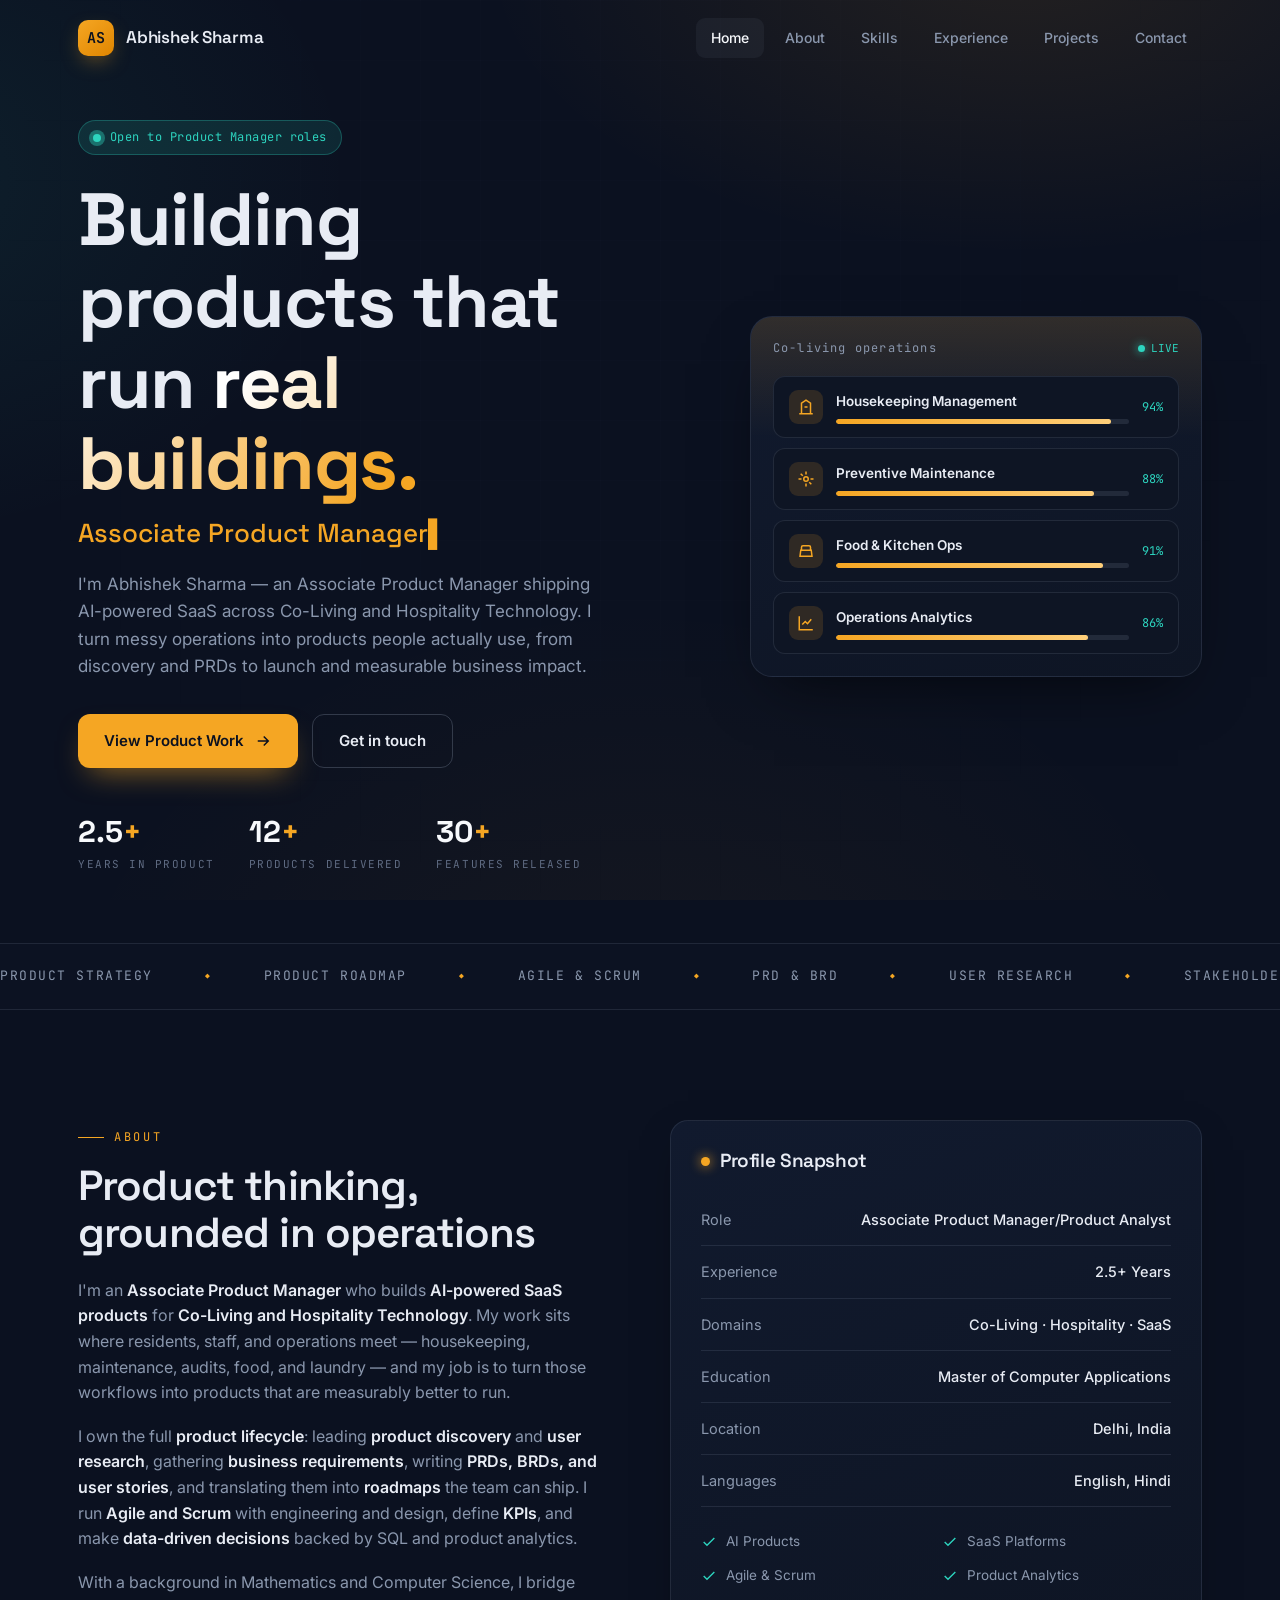
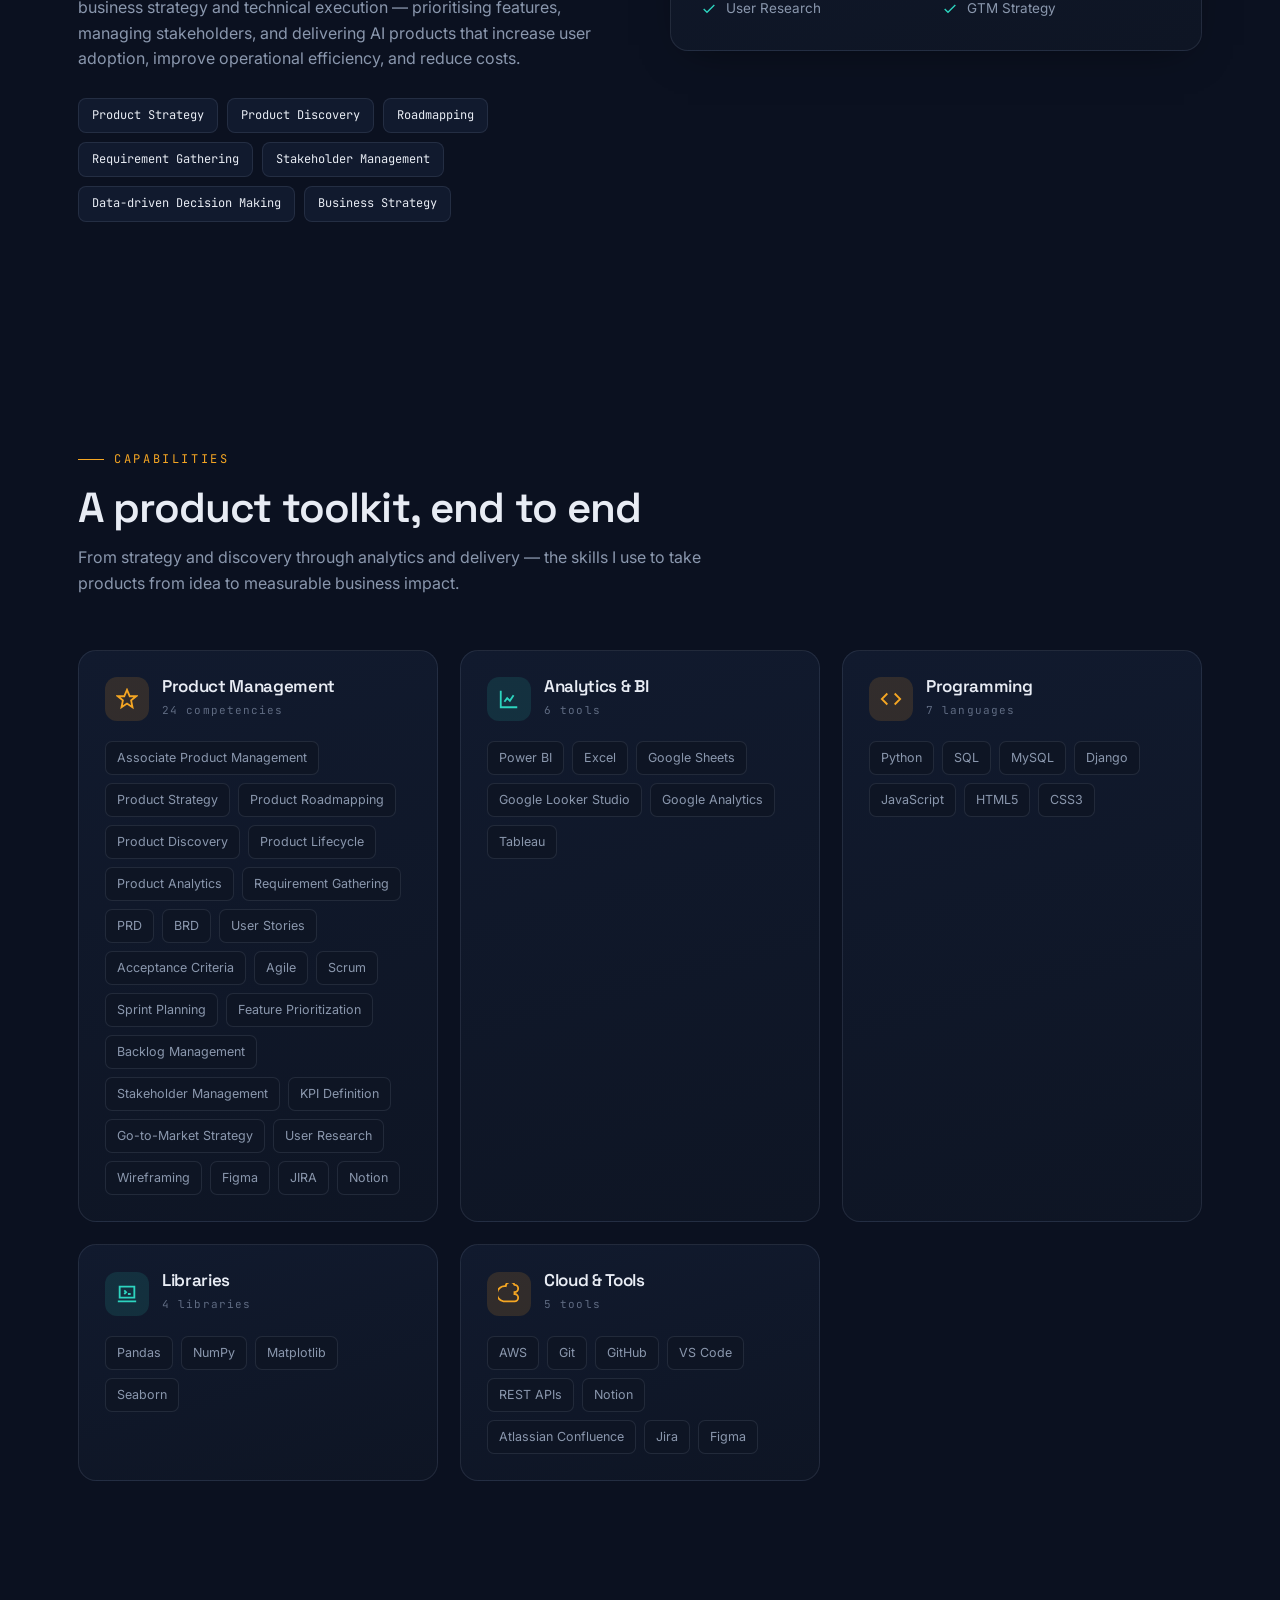
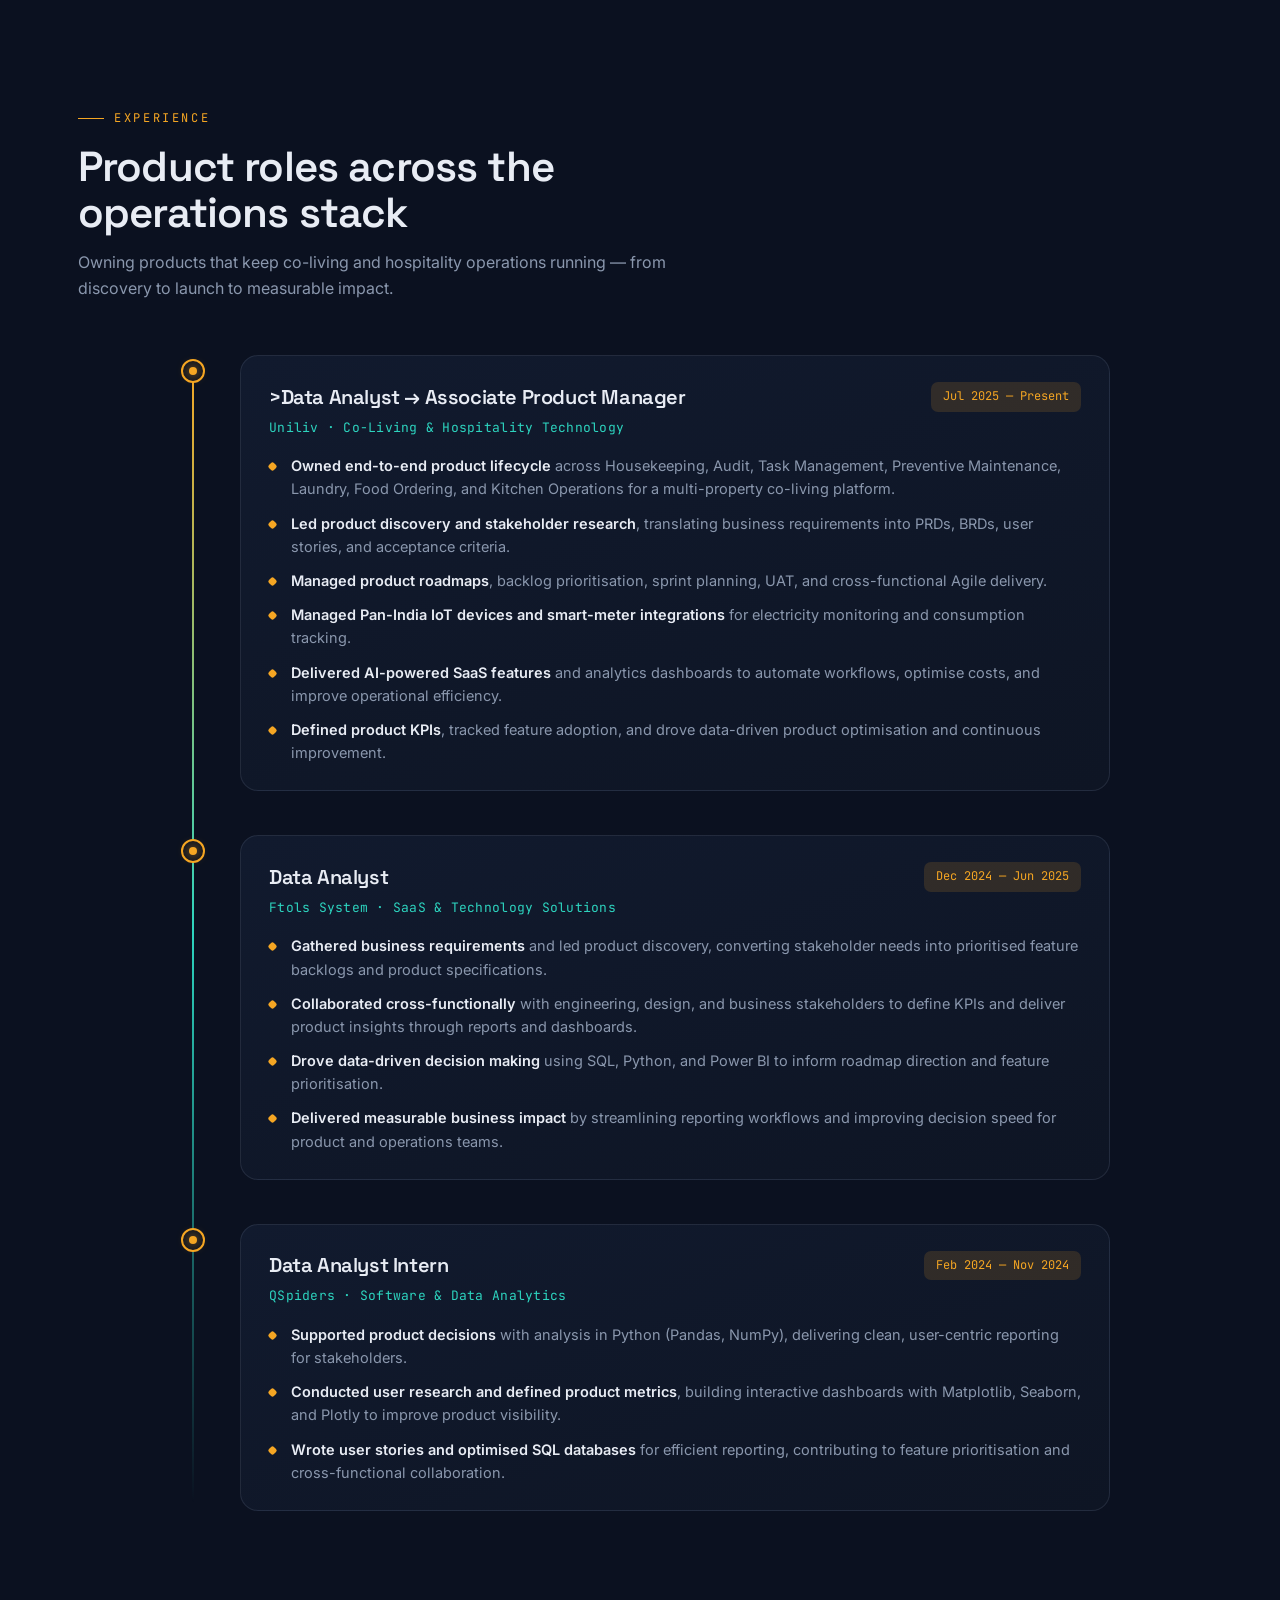
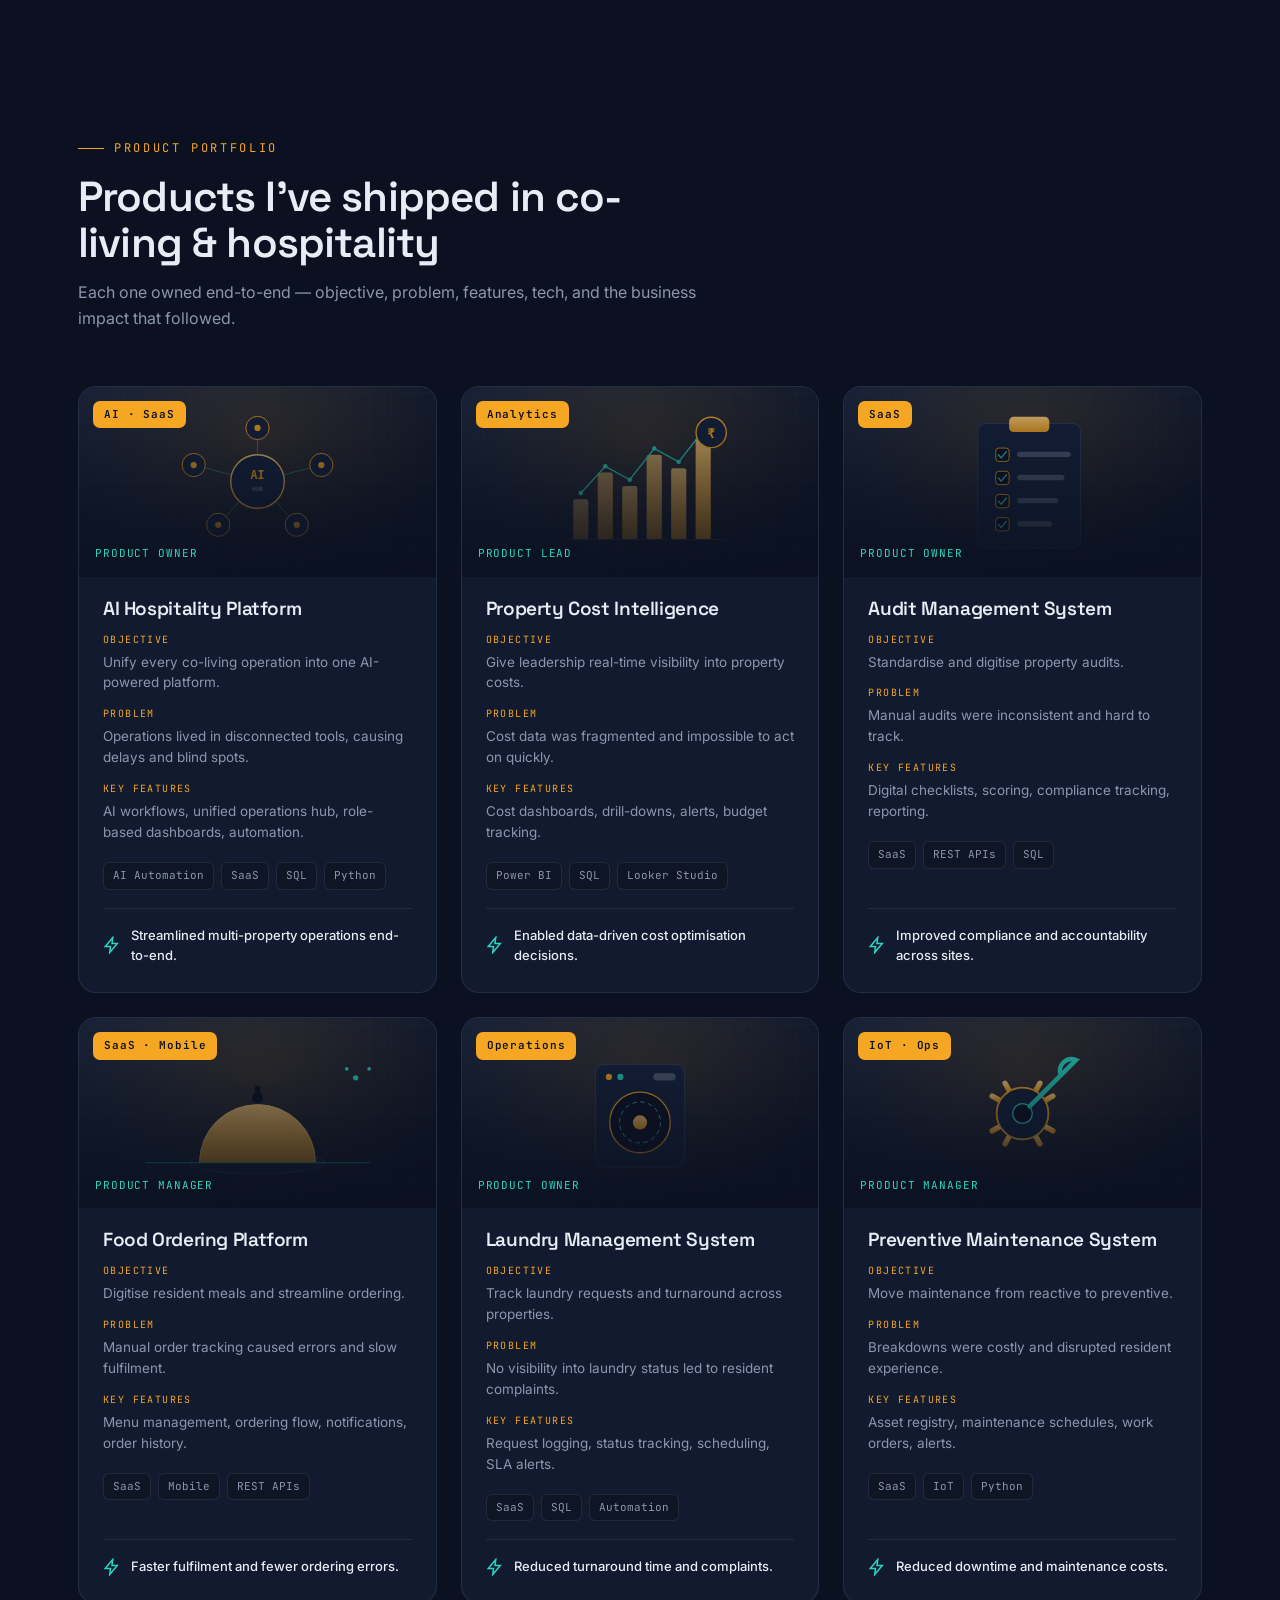
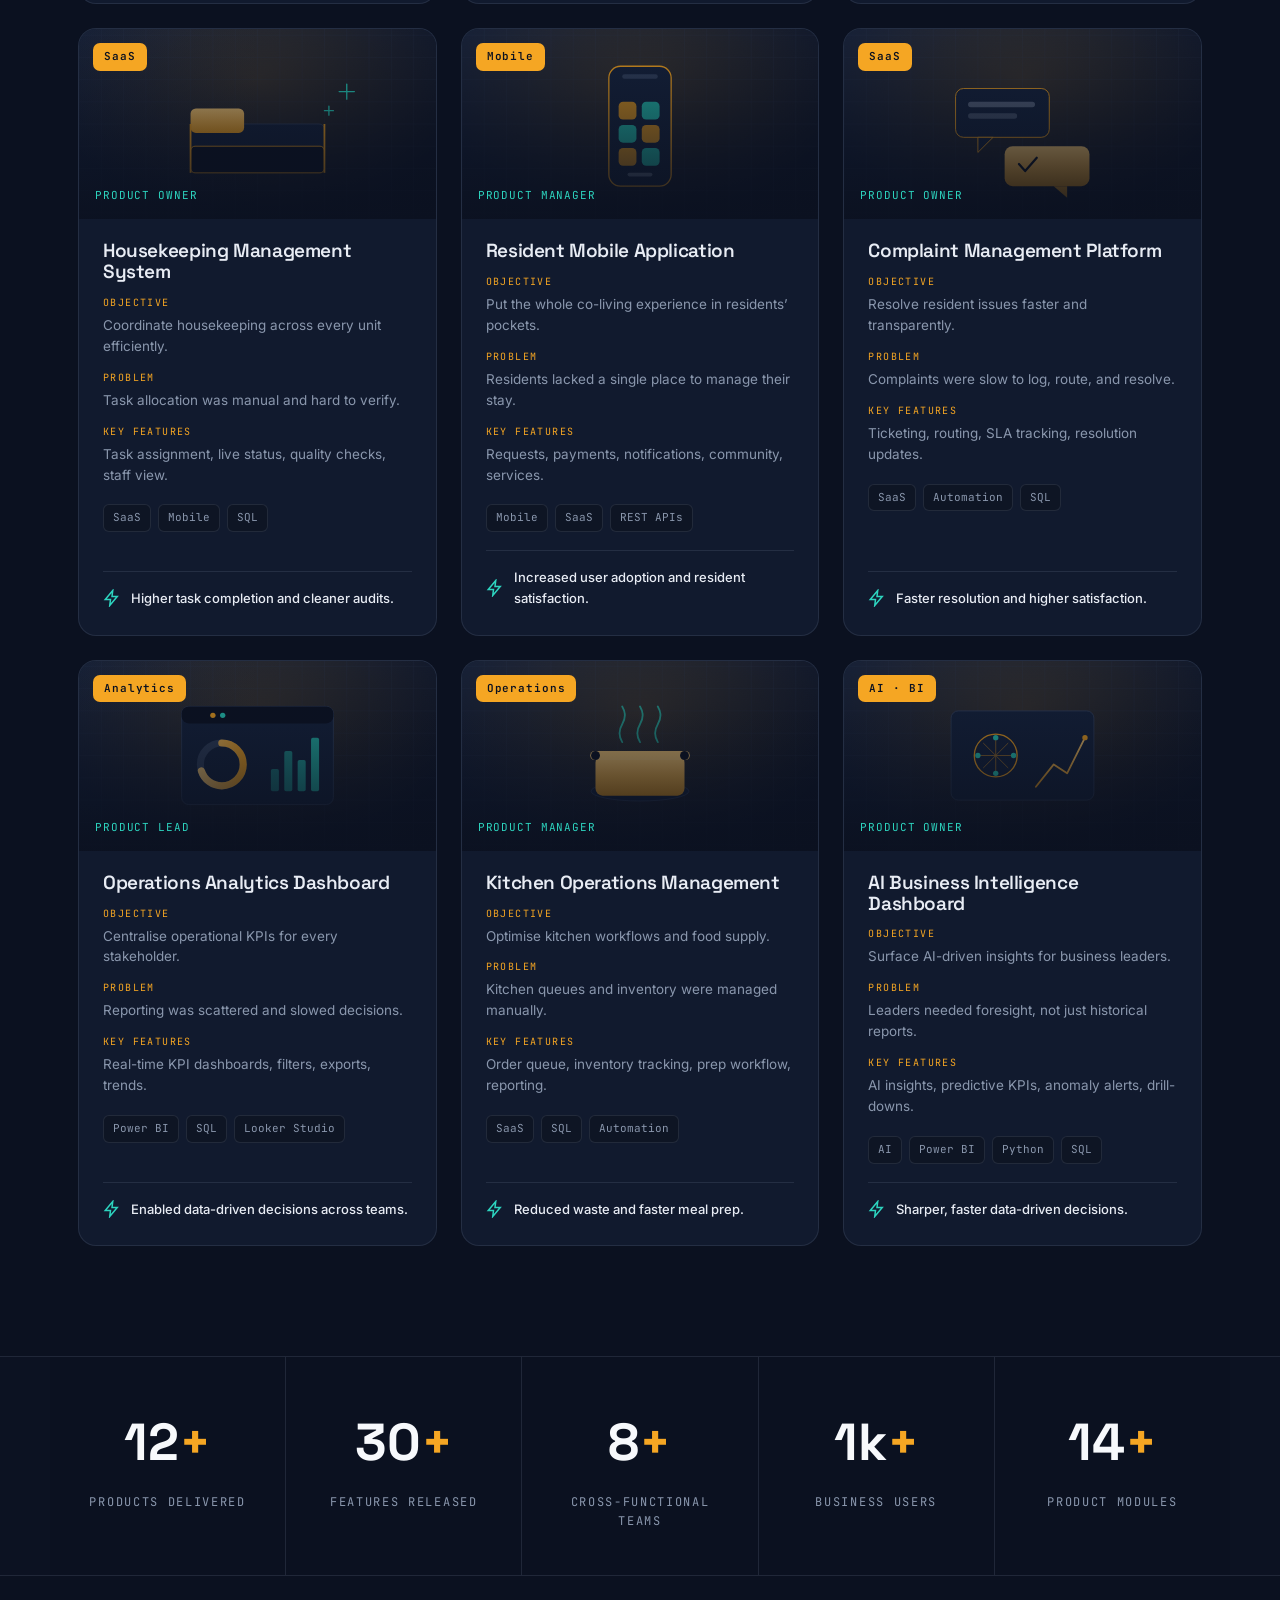
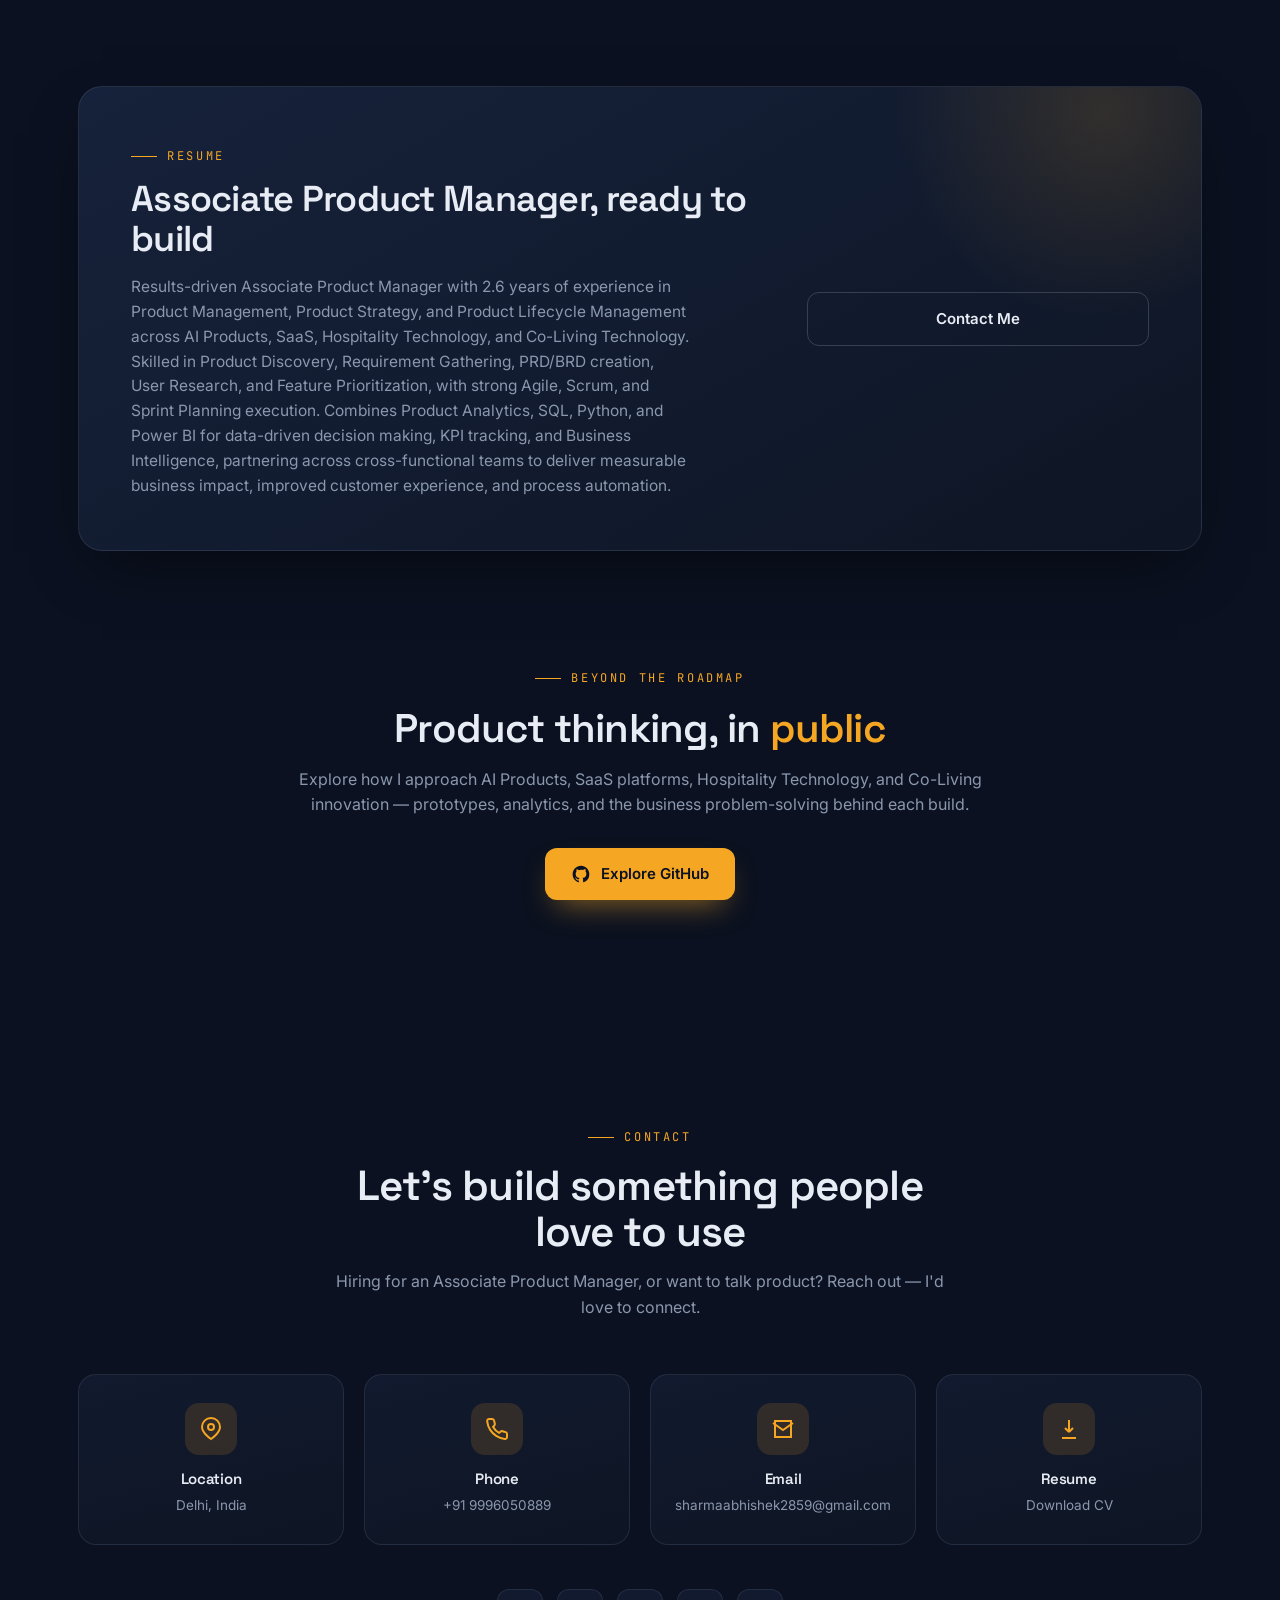
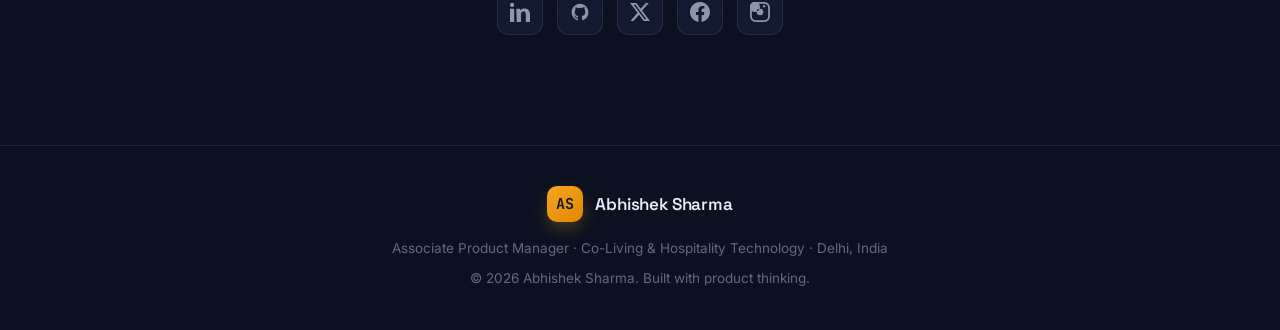
==== commit 9a8c13d6: "Uniliv" ====
--- a/index.html
+++ b/index.html
@@ -587,12 +587,14 @@
         <div class="tl-card">
           <div class="tl-top"><h3>>Data Analyst → Associate Product Manager</h3><span class="tl-date">Jul 2025 — Present</span></div>
           <div class="tl-org">Uniliv · Co-Living & Hospitality Technology</div>
-          <ul>
-            <li><strong>Owned the end-to-end product lifecycle</strong> for Housekeeping, Audit, Task Management, Preventive Maintenance, Laundry, Food Ordering, and Kitchen Operations across a multi-property co-living platform.</li>
-            <li><strong>Led product discovery and user research</strong> with residents, staff, and operations teams, translating findings into PRDs, BRDs, user stories, and clear acceptance criteria.</li>
-            <li><strong>Built and prioritised product roadmaps</strong>, managed the backlog, and drove sprint planning with engineering and design under Agile and Scrum.</li>
-            <li><strong>Defined KPIs and delivered AI-powered SaaS features</strong> and analytics dashboards that improved operational efficiency, increased user adoption, and reduced operational costs.</li>
-          </ul>
+                  <ul>
+  <li><strong>Owned end-to-end product lifecycle</strong> across Housekeeping, Audit, Task Management, Preventive Maintenance, Laundry, Food Ordering, and Kitchen Operations for a multi-property co-living platform.</li>
+  <li><strong>Led product discovery and stakeholder research</strong>, translating business requirements into PRDs, BRDs, user stories, and acceptance criteria.</li>
+  <li><strong>Managed product roadmaps</strong>, backlog prioritisation, sprint planning, UAT, and cross-functional Agile delivery.</li>
+  <li><strong>Managed Pan-India IoT devices and smart-meter integrations</strong> for electricity monitoring and consumption tracking.</li>
+  <li><strong>Delivered AI-powered SaaS features</strong> and analytics dashboards to automate workflows, optimise costs, and improve operational efficiency.</li>
+  <li><strong>Defined product KPIs</strong>, tracked feature adoption, and drove data-driven product optimisation and continuous improvement.</li>
+</ul>
         </div>
       </div>
       <div class="tl-item reveal">
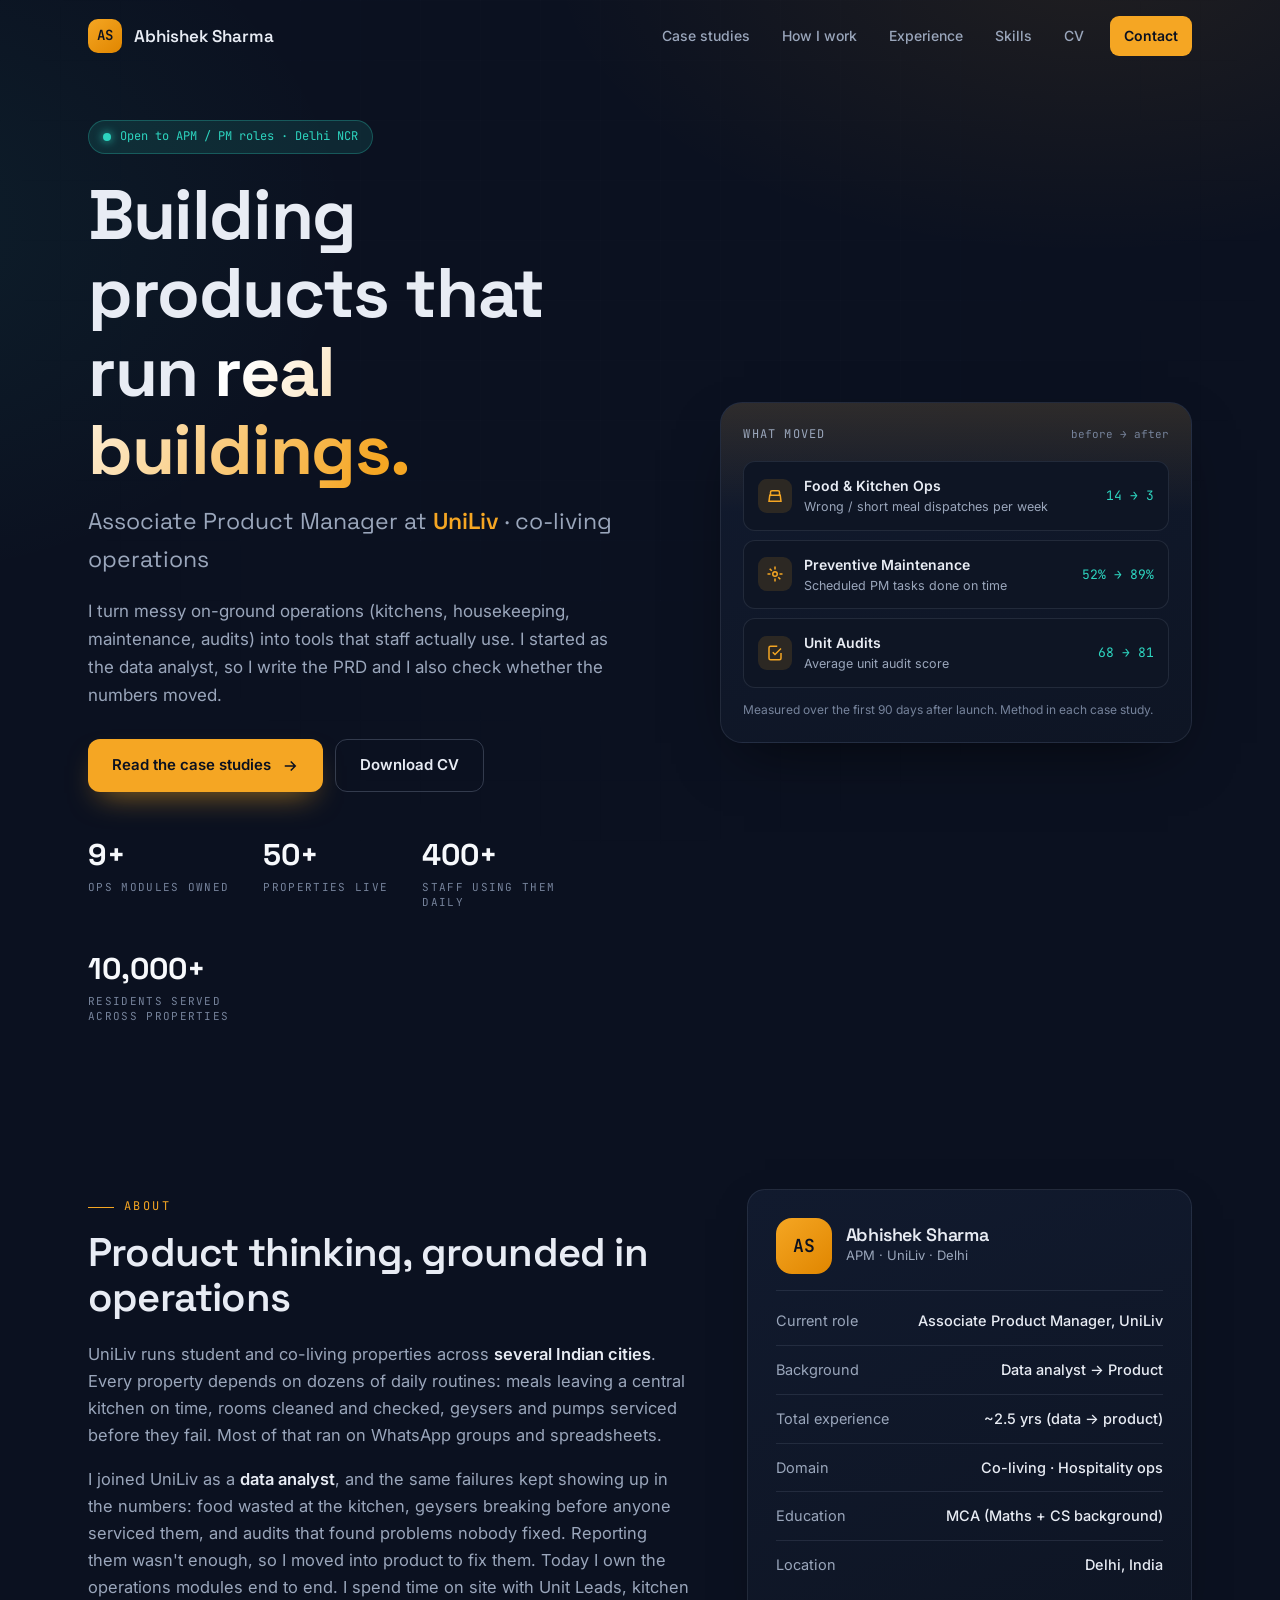
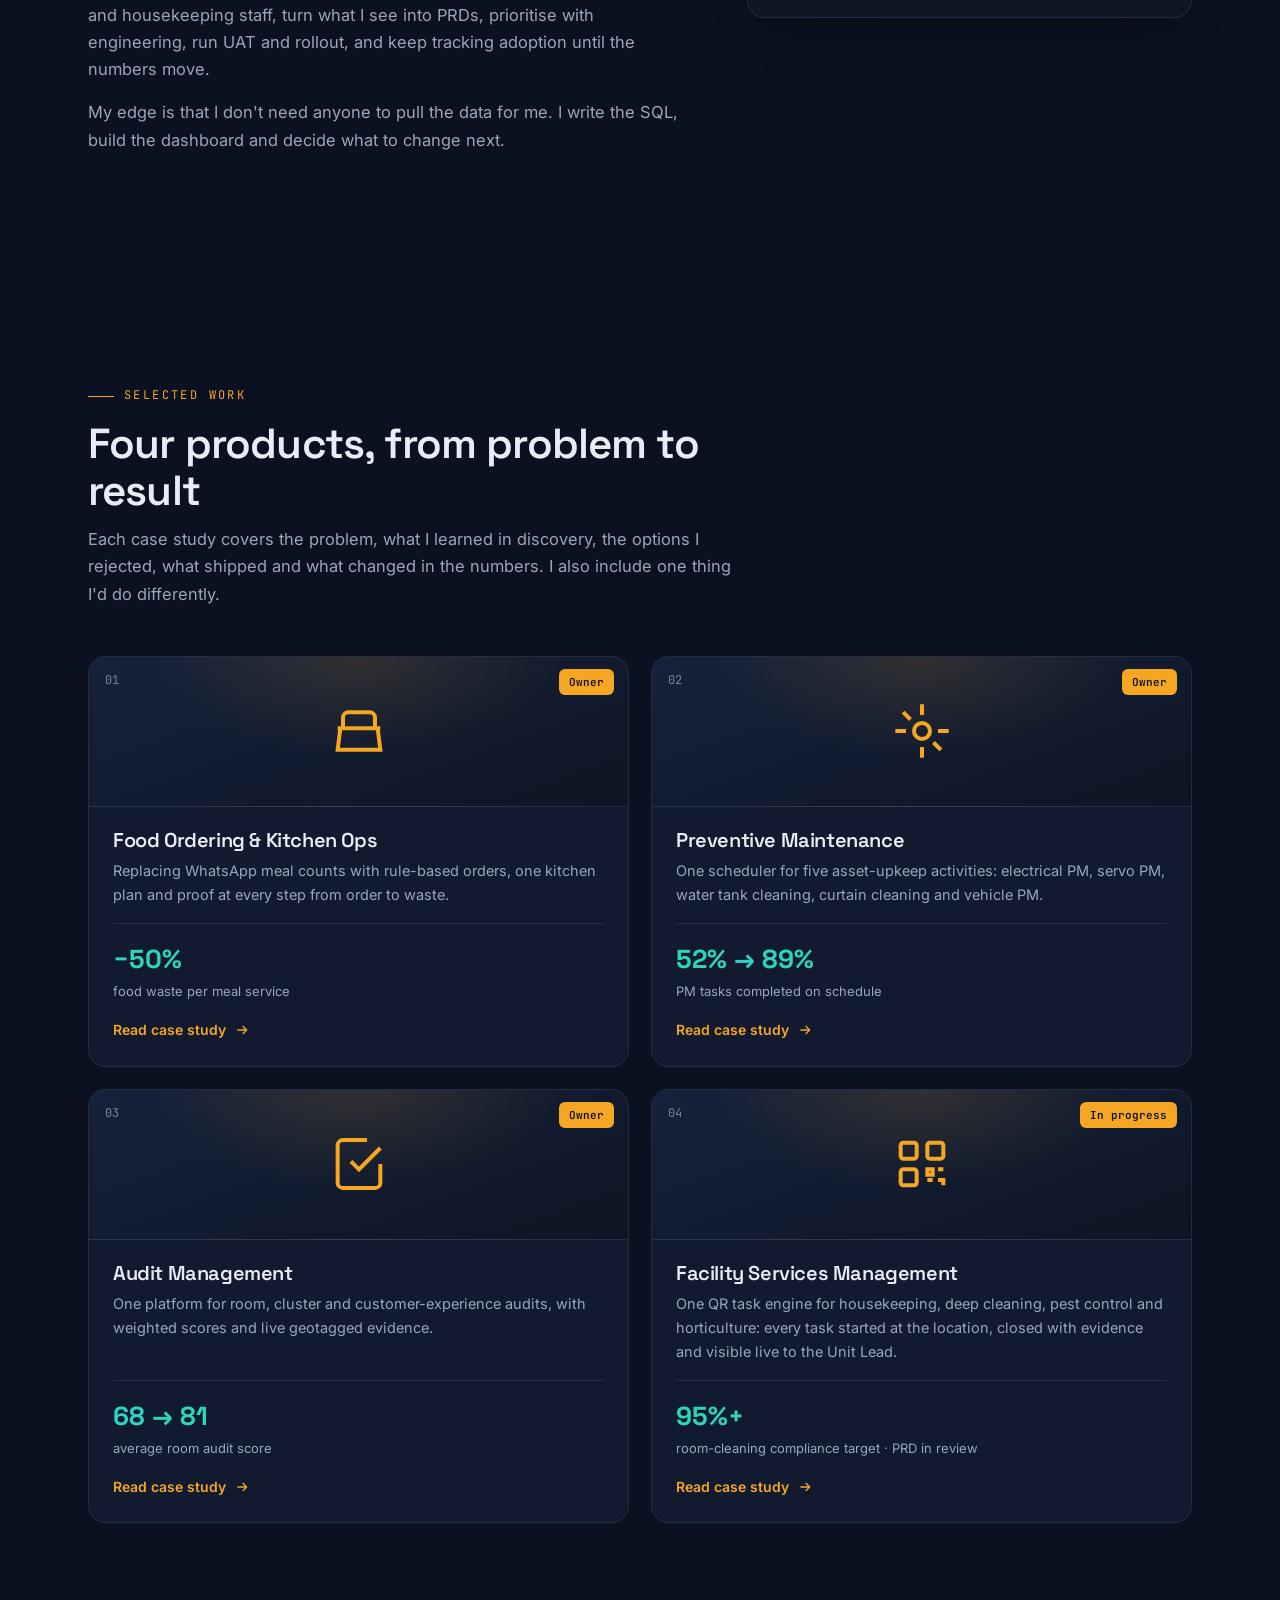
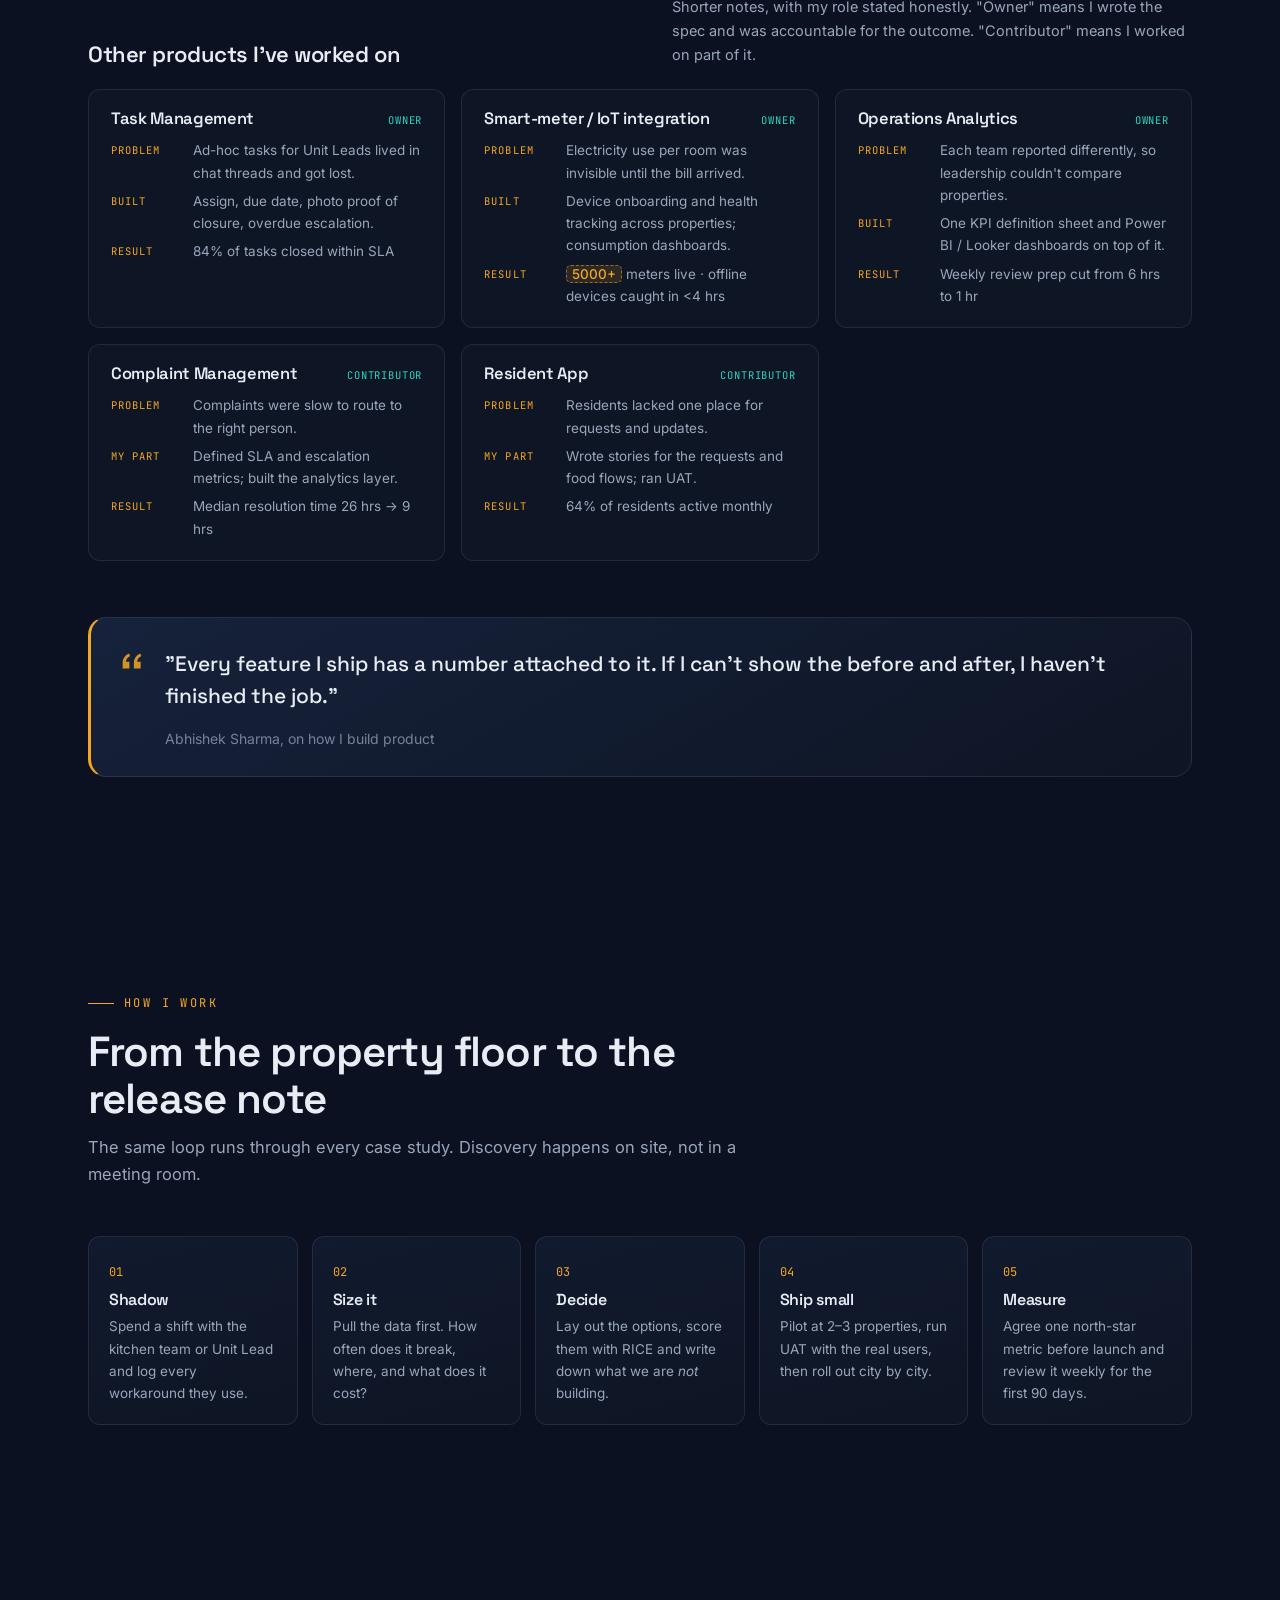
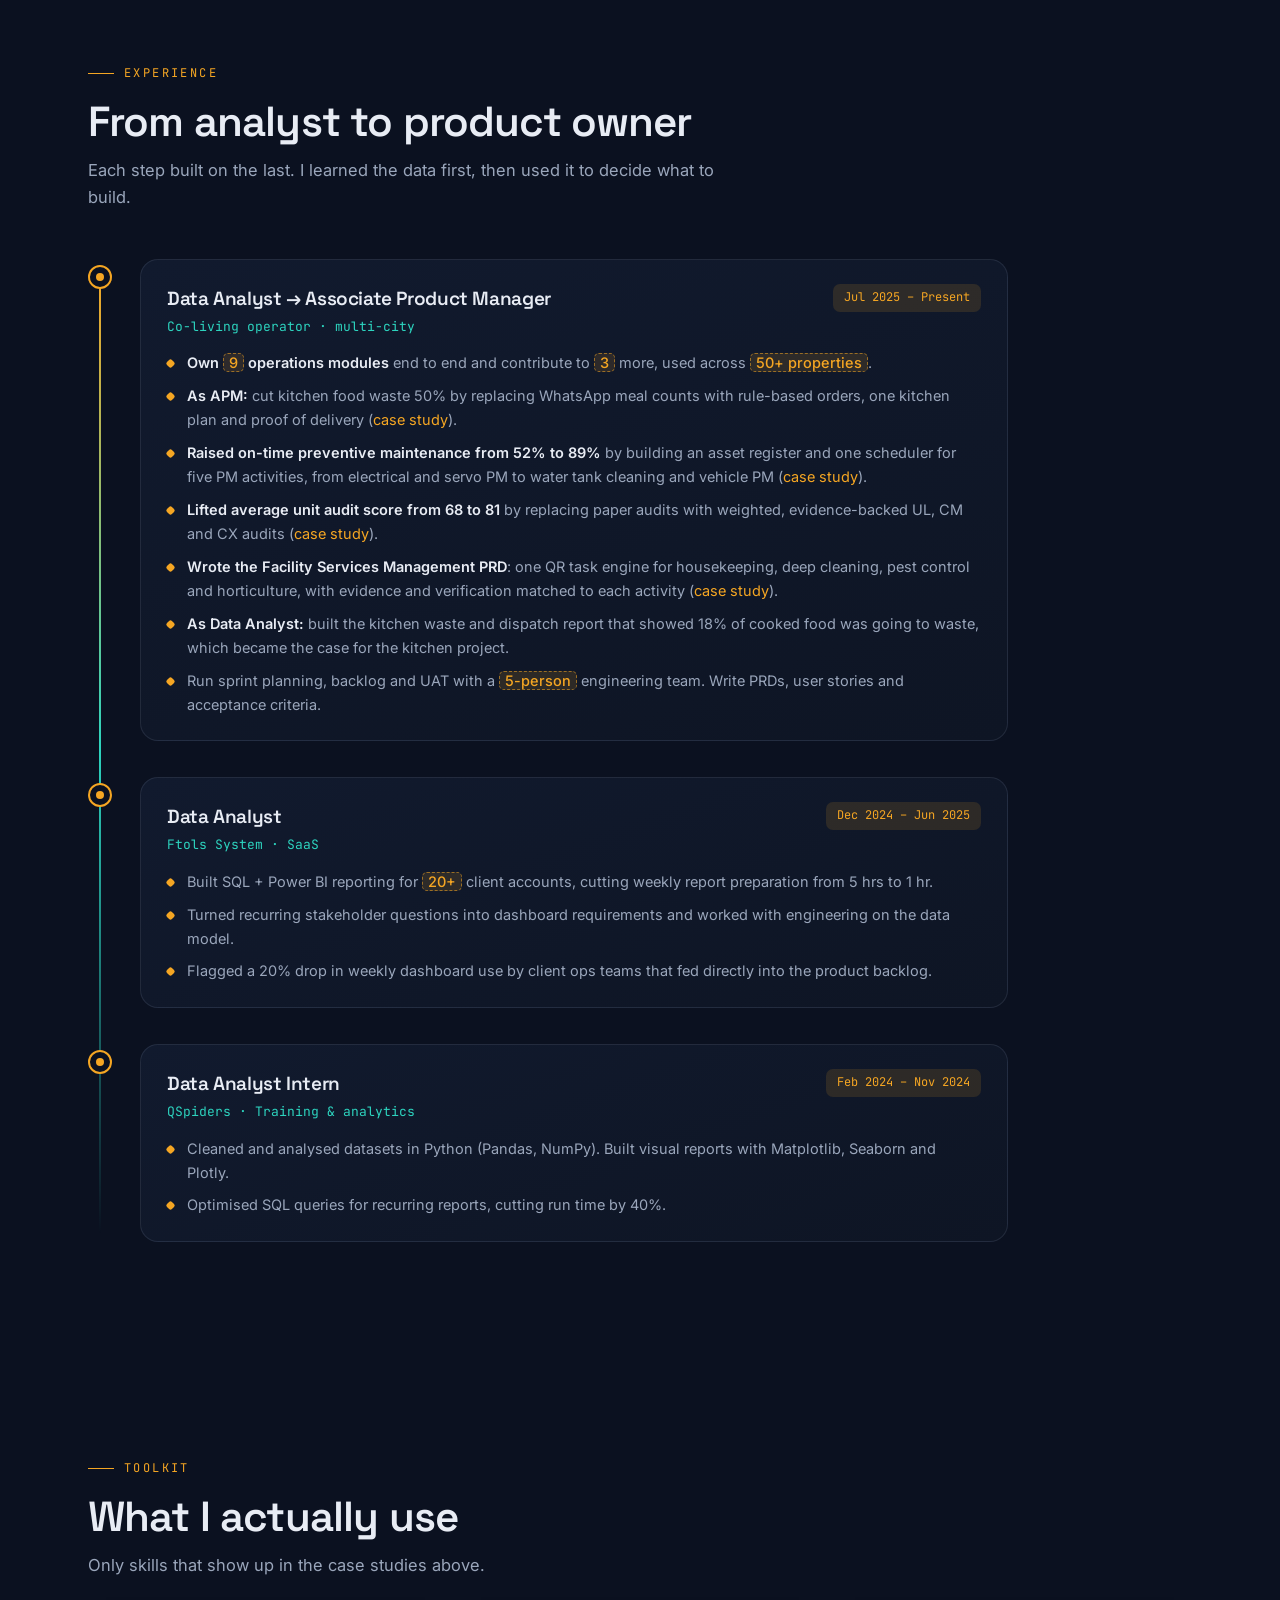
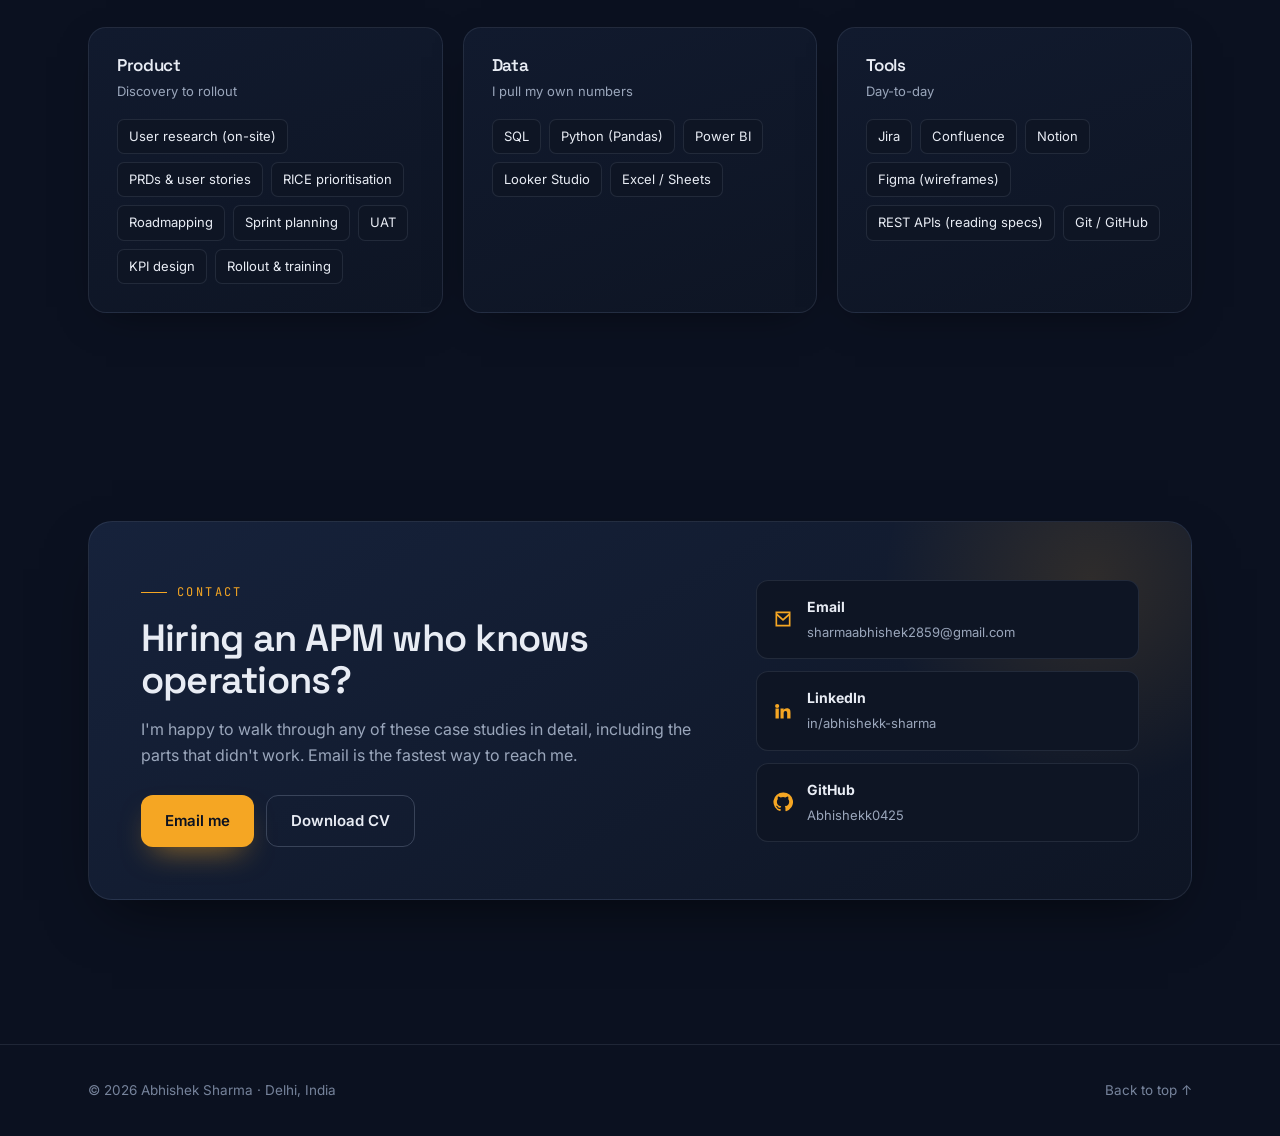
==== commit 0ca43cca: "New Porfolio with case study" ====
--- a/index.html
+++ b/index.html
@@ -1,515 +1,292 @@
 <!DOCTYPE html>
 <html lang="en">
 <head>
-<meta charset="utf-8">
-<title>Abhishek Sharma — Associate Product Manager</title>
-<meta name="viewport" content="width=device-width, initial-scale=1, shrink-to-fit=no">
-<meta name="description" content="Abhishek Sharma — Associate Product Manager building AI-powered SaaS products for Co-Living and Hospitality Technology. Product Strategy, Roadmapping, Agile, Product Analytics, Stakeholder Management.">
-<meta name="keywords" content="Associate Product Manager, Product Management, Product Strategy, Product Roadmap, Agile, Scrum, Stakeholder Management, Product Analytics, SQL, Power BI, Python, AI Products, SaaS, Hospitality Technology, Co-Living Technology, PRD, BRD, User Research, Feature Prioritization">
+<meta charset="UTF-8">
+<meta name="viewport" content="width=device-width, initial-scale=1">
+<title>Abhishek Sharma · Associate Product Manager</title>
+<meta name="description" content="Abhishek Sharma, Associate Product Manager at UniLiv. Case studies on food & kitchen ops, preventive maintenance, audits and facility services for a multi-city co-living operator.">
+<meta name="author" content="Abhishek Sharma">
+<meta property="og:title" content="Abhishek Sharma · Associate Product Manager">
+<meta property="og:description" content="Ops-heavy product work for co-living: four case studies with problem, decisions and measured outcomes.">
+<meta property="og:type" content="website">
+<meta property="og:url" content="https://abhishekk0425.github.io/Portfolio/">
+<meta property="og:image" content="https://abhishekk0425.github.io/Portfolio/assets/og-image.png">
+<meta property="og:image:width" content="1200">
+<meta property="og:image:height" content="630">
+<meta name="twitter:card" content="summary_large_image">
+<link rel="canonical" href="https://abhishekk0425.github.io/Portfolio/">
+<meta name="theme-color" content="#0B1120">
+<link rel="icon" href="data:image/svg+xml,%3Csvg xmlns='http://www.w3.org/2000/svg' viewBox='0 0 64 64'%3E%3Crect width='64' height='64' rx='16' fill='%23F5A623'/%3E%3Ctext x='32' y='42' font-family='monospace' font-size='26' font-weight='700' text-anchor='middle' fill='%230B1120'%3EAS%3C/text%3E%3C/svg%3E">
 <link rel="preconnect" href="https://fonts.googleapis.com">
 <link rel="preconnect" href="https://fonts.gstatic.com" crossorigin>
-<link href="https://fonts.googleapis.com/css2?family=Space+Grotesk:wght@400;500;600;700&family=Inter:wght@300;400;500;600;700&family=JetBrains+Mono:wght@400;500;600&display=swap" rel="stylesheet">
-<style>
-/* ============================================================
-   TOKENS
-   ============================================================ */
-:root{
-  --base:#0B1120;
-  --base-2:#0E1524;
-  --panel:#111A2E;
-  --panel-2:#16223B;
-  --line:rgba(138,151,173,.16);
-  --line-strong:rgba(138,151,173,.30);
-  --amber:#F5A623;
-  --amber-soft:rgba(245,166,35,.14);
-  --teal:#2DD4BF;
-  --teal-soft:rgba(45,212,191,.12);
-  --text:#E8ECF4;
-  --muted:#8A97AD;
-  --muted-2:#5F6B82;
-  --white:#F7F9FC;
-  --radius:18px;
-  --radius-sm:12px;
-  --shadow:0 24px 60px -24px rgba(0,0,0,.65);
-  --shadow-soft:0 12px 40px -18px rgba(0,0,0,.55);
-  --maxw:1180px;
-  --display:'Space Grotesk',sans-serif;
-  --body:'Inter',sans-serif;
-  --mono:'JetBrains Mono',monospace;
-}
-*{margin:0;padding:0;box-sizing:border-box}
-html{scroll-behavior:smooth}
-body{
-  font-family:var(--body);
-  background:var(--base);
-  color:var(--text);
-  line-height:1.6;
-  overflow-x:hidden;
-  -webkit-font-smoothing:antialiased;
-}
-a{color:inherit;text-decoration:none}
-ul{list-style:none}
-img{max-width:100%;display:block}
-::selection{background:var(--amber);color:var(--base)}
-
-/* ambient background */
-body::before{
-  content:"";
-  position:fixed;inset:0;z-index:-2;
-  background:
-    radial-gradient(900px 500px at 80% -5%, rgba(245,166,35,.10), transparent 60%),
-    radial-gradient(800px 600px at -10% 20%, rgba(45,212,191,.08), transparent 60%),
-    radial-gradient(1000px 800px at 50% 120%, rgba(245,166,35,.05), transparent 60%),
-    var(--base);
-}
-body::after{
-  content:"";
-  position:fixed;inset:0;z-index:-1;opacity:.35;pointer-events:none;
-  background-image:
-    linear-gradient(rgba(138,151,173,.05) 1px, transparent 1px),
-    linear-gradient(90deg, rgba(138,151,173,.05) 1px, transparent 1px);
-  background-size:60px 60px;
-  mask-image:radial-gradient(circle at 50% 30%, #000 30%, transparent 80%);
-}
-
-.wrap{max-width:var(--maxw);margin:0 auto;padding:0 28px}
-
-/* ============================================================
-   TYPE
-   ============================================================ */
-h1,h2,h3,h4{font-family:var(--display);font-weight:600;line-height:1.1;letter-spacing:-.02em}
-.eyebrow{
-  font-family:var(--mono);font-size:12px;letter-spacing:.22em;text-transform:uppercase;
-  color:var(--amber);display:inline-flex;align-items:center;gap:10px;
-}
-.eyebrow::before{content:"";width:26px;height:1px;background:var(--amber);display:inline-block}
-.section-head{max-width:640px;margin-bottom:54px}
-.section-head h2{font-size:clamp(28px,4vw,42px);margin:16px 0 14px}
-.section-head p{color:var(--muted);font-size:16px}
-
-section{padding:110px 0;position:relative}
-
-/* ============================================================
-   NAV
-   ============================================================ */
-.nav{
-  position:fixed;top:0;left:0;right:0;z-index:100;
-  transition:background .4s ease, border-color .4s ease, backdrop-filter .4s;
-  border-bottom:1px solid transparent;
-}
-.nav.scrolled{
-  background:rgba(11,17,32,.72);
-  backdrop-filter:blur(18px) saturate(140%);
-  border-bottom:1px solid var(--line);
-}
-.nav-inner{display:flex;align-items:center;justify-content:space-between;height:76px}
-.brand{display:flex;align-items:center;gap:12px;font-family:var(--display);font-weight:600;font-size:17px;letter-spacing:-.01em}
-.brand .dot{
-  width:36px;height:36px;border-radius:10px;display:grid;place-items:center;
-  background:linear-gradient(140deg,var(--amber),#e08600);color:var(--base);
-  font-family:var(--mono);font-weight:600;font-size:15px;
-  box-shadow:0 8px 22px -8px rgba(245,166,35,.7);
-}
-.nav-links{display:flex;align-items:center;gap:6px}
-.nav-links a{
-  font-size:14px;color:var(--muted);padding:9px 15px;border-radius:9px;
-  transition:color .25s, background .25s;font-weight:500;
-}
-.nav-links a:hover,.nav-links a.active{color:var(--white);background:rgba(138,151,173,.08)}
-.nav-cta{
-  margin-left:10px;padding:10px 20px;border-radius:10px;
-  background:var(--amber);color:var(--base);font-weight:600;font-size:14px;
-  transition:transform .25s, box-shadow .25s;
-}
-.nav-cta:hover{transform:translateY(-2px);box-shadow:0 12px 26px -10px rgba(245,166,35,.7)}
-.burger{display:none;flex-direction:column;gap:5px;background:none;border:0;cursor:pointer;padding:8px}
-.burger span{width:24px;height:2px;background:var(--text);border-radius:2px;transition:.3s}
-.burger.open span:nth-child(1){transform:translateY(7px) rotate(45deg)}
-.burger.open span:nth-child(2){opacity:0}
-.burger.open span:nth-child(3){transform:translateY(-7px) rotate(-45deg)}
-
-/* ============================================================
-   HERO
-   ============================================================ */
-.hero{min-height:100vh;display:flex;align-items:center;padding-top:120px;padding-bottom:70px}
-.hero-grid{display:grid;grid-template-columns:1.15fr .85fr;gap:60px;align-items:center;width:100%}
-.status-chip{
-  display:inline-flex;align-items:center;gap:9px;font-family:var(--mono);font-size:12px;
-  color:var(--teal);background:var(--teal-soft);border:1px solid rgba(45,212,191,.28);
-  padding:7px 14px;border-radius:100px;letter-spacing:.04em;
-}
-.status-chip .pulse{width:8px;height:8px;border-radius:50%;background:var(--teal);position:relative}
-.status-chip .pulse::after{content:"";position:absolute;inset:-4px;border-radius:50%;background:var(--teal);opacity:.4;animation:ping 1.8s ease-out infinite}
-@keyframes ping{0%{transform:scale(.6);opacity:.5}100%{transform:scale(2.4);opacity:0}}
-.hero h1{font-size:clamp(40px,6.2vw,74px);margin:24px 0 8px;font-weight:700}
-.hero h1 .grad{
-  background:linear-gradient(120deg,#fff 10%,var(--amber) 90%);
-  -webkit-background-clip:text;background-clip:text;-webkit-text-fill-color:transparent;
-}
-.role-line{font-family:var(--display);font-size:clamp(19px,2.6vw,26px);color:var(--muted);font-weight:500;height:1.4em;margin-bottom:22px}
-.role-line #typed{color:var(--amber)}
-.role-line .cursor{color:var(--amber);animation:blink 1s steps(2) infinite;font-weight:400}
-@keyframes blink{50%{opacity:0}}
-.hero p.lede{color:var(--muted);font-size:17px;max-width:520px;margin-bottom:34px}
-.hero-actions{display:flex;gap:14px;flex-wrap:wrap;margin-bottom:40px}
-.btn{
-  display:inline-flex;align-items:center;gap:10px;padding:14px 26px;border-radius:12px;
-  font-weight:600;font-size:15px;transition:transform .25s, box-shadow .25s, background .25s;cursor:pointer;
-}
-.btn-primary{background:var(--amber);color:var(--base);box-shadow:0 14px 30px -12px rgba(245,166,35,.6)}
-.btn-primary:hover{transform:translateY(-3px);box-shadow:0 20px 40px -14px rgba(245,166,35,.75)}
-.btn-ghost{background:transparent;color:var(--text);border:1px solid var(--line-strong)}
-.btn-ghost:hover{transform:translateY(-3px);border-color:var(--amber);color:var(--amber)}
-.hero-metrics{display:flex;gap:34px;flex-wrap:wrap}
-.hero-metrics .m .n{font-family:var(--display);font-size:30px;font-weight:700;color:var(--white)}
-.hero-metrics .m .n span{color:var(--amber)}
-.hero-metrics .m .l{font-family:var(--mono);font-size:11px;letter-spacing:.14em;text-transform:uppercase;color:var(--muted-2)}
-
-/* hero panel : building systems monitor */
-.hero-panel{
-  background:linear-gradient(160deg,var(--panel),var(--base-2));
-  border:1px solid var(--line);border-radius:22px;padding:22px;
-  box-shadow:var(--shadow);position:relative;overflow:hidden;
-}
-.hero-panel::before{content:"";position:absolute;top:0;left:0;right:0;height:120px;background:linear-gradient(180deg,var(--amber-soft),transparent)}
-.panel-top{display:flex;align-items:center;justify-content:space-between;position:relative;margin-bottom:18px}
-.panel-top .title{font-family:var(--mono);font-size:12px;color:var(--muted);letter-spacing:.1em}
-.panel-top .live{font-family:var(--mono);font-size:11px;color:var(--teal);display:flex;align-items:center;gap:6px}
-.panel-top .live i{width:7px;height:7px;border-radius:50%;background:var(--teal);box-shadow:0 0 10px var(--teal)}
-.sys-list{display:flex;flex-direction:column;gap:10px;position:relative}
-.sys{
-  display:flex;align-items:center;gap:13px;background:var(--base-2);border:1px solid var(--line);
-  border-radius:12px;padding:13px 15px;transition:border-color .3s, transform .3s;
-}
-.sys:hover{border-color:var(--line-strong);transform:translateX(4px)}
-.sys .ic{width:34px;height:34px;border-radius:9px;display:grid;place-items:center;background:var(--amber-soft);color:var(--amber);flex:none}
-.sys .ic svg{width:18px;height:18px}
-.sys .meta{flex:1;min-width:0}
-.sys .meta .nm{font-size:13.5px;font-weight:600;color:var(--text)}
-.sys .meta .bar{height:5px;border-radius:4px;background:rgba(138,151,173,.16);margin-top:7px;overflow:hidden}
-.sys .meta .bar i{display:block;height:100%;border-radius:4px;background:linear-gradient(90deg,var(--amber),#ffcf7a);width:0;transition:width 1.4s cubic-bezier(.2,.8,.2,1)}
-.sys .val{font-family:var(--mono);font-size:12px;color:var(--teal);flex:none}
-
-/* ============================================================
-   MARQUEE
-   ============================================================ */
-.marquee{border-top:1px solid var(--line);border-bottom:1px solid var(--line);padding:22px 0;overflow:hidden;background:rgba(14,21,36,.5)}
-.marquee-track{display:flex;gap:52px;white-space:nowrap;animation:scroll 30s linear infinite;width:max-content}
-.marquee:hover .marquee-track{animation-play-state:paused}
-.marquee span{font-family:var(--mono);font-size:13px;letter-spacing:.12em;text-transform:uppercase;color:var(--muted);display:flex;align-items:center;gap:52px}
-.marquee span::after{content:"◆";color:var(--amber);font-size:8px}
-@keyframes scroll{to{transform:translateX(-50%)}}
-
-/* ============================================================
-   ABOUT
-   ============================================================ */
-.about-grid{display:grid;grid-template-columns:1fr 1fr;gap:60px;align-items:start}
-.about-copy p{color:var(--muted);margin-bottom:18px;font-size:16px}
-.about-copy p strong{color:var(--text);font-weight:600}
-.about-tags{display:flex;flex-wrap:wrap;gap:9px;margin-top:26px}
-.about-tags span{font-family:var(--mono);font-size:12px;color:var(--text);background:var(--panel);border:1px solid var(--line);padding:7px 13px;border-radius:8px;transition:.25s}
-.about-tags span:hover{border-color:var(--amber);color:var(--amber)}
-.about-card{
-  background:linear-gradient(160deg,var(--panel),var(--base-2));
-  border:1px solid var(--line);border-radius:var(--radius);padding:30px;box-shadow:var(--shadow-soft);
-}
-.about-card h3{font-size:19px;margin-bottom:22px;display:flex;align-items:center;gap:10px}
-.about-card h3 .badge{width:9px;height:9px;border-radius:50%;background:var(--amber);box-shadow:0 0 12px var(--amber)}
-.fact{display:flex;justify-content:space-between;padding:14px 0;border-bottom:1px solid var(--line);font-size:14.5px}
-.fact:last-child{border-bottom:0}
-.fact .k{color:var(--muted)}
-.fact .v{color:var(--text);font-weight:500;text-align:right}
-.focus-list{margin-top:24px;display:grid;grid-template-columns:1fr 1fr;gap:12px}
-.focus-list li{display:flex;align-items:center;gap:9px;font-size:13.5px;color:var(--muted)}
-.focus-list li svg{width:16px;height:16px;color:var(--teal);flex:none}
-
-/* ============================================================
-   SKILLS
-   ============================================================ */
-.skills-grid{display:grid;grid-template-columns:repeat(auto-fit,minmax(280px,1fr));gap:22px}
-.skill-card{
-  background:linear-gradient(165deg,var(--panel),var(--base-2));
-  border:1px solid var(--line);border-radius:var(--radius);padding:26px;
-  position:relative;overflow:hidden;transition:transform .35s, border-color .35s, box-shadow .35s;
-}
-.skill-card::before{content:"";position:absolute;inset:0;background:radial-gradient(400px 200px at var(--mx,50%) 0%,var(--amber-soft),transparent 70%);opacity:0;transition:opacity .4s}
-.skill-card:hover{transform:translateY(-6px);border-color:var(--line-strong);box-shadow:var(--shadow)}
-.skill-card:hover::before{opacity:1}
-.skill-card .sc-head{display:flex;align-items:center;gap:13px;margin-bottom:20px;position:relative}
-.skill-card .sc-ic{width:44px;height:44px;border-radius:12px;display:grid;place-items:center;background:var(--amber-soft);color:var(--amber);flex:none}
-.skill-card:nth-child(2) .sc-ic,.skill-card:nth-child(4) .sc-ic{background:var(--teal-soft);color:var(--teal)}
-.skill-card .sc-ic svg{width:22px;height:22px}
-.skill-card h3{font-size:17px}
-.skill-card .sc-count{font-family:var(--mono);font-size:11px;color:var(--muted-2);letter-spacing:.1em}
-.chips{display:flex;flex-wrap:wrap;gap:8px;position:relative}
-.chips span{font-size:12.5px;color:var(--muted);background:var(--base-2);border:1px solid var(--line);padding:6px 11px;border-radius:7px;transition:.22s;font-family:var(--body)}
-.skill-card:hover .chips span{color:var(--text)}
-.chips span:hover{border-color:var(--amber);color:var(--amber);transform:translateY(-2px)}
-
-/* ============================================================
-   EXPERIENCE — building systems timeline
-   ============================================================ */
-.timeline{position:relative;max-width:940px;margin:0 auto}
-.timeline::before{content:"";position:absolute;left:22px;top:8px;bottom:8px;width:2px;background:linear-gradient(180deg,var(--amber),var(--teal),transparent)}
-.tl-item{position:relative;padding-left:70px;padding-bottom:44px}
-.tl-item:last-child{padding-bottom:0}
-.tl-node{position:absolute;left:11px;top:4px;width:24px;height:24px;border-radius:50%;background:var(--base);border:2px solid var(--amber);display:grid;place-items:center;z-index:2}
-.tl-node::after{content:"";width:8px;height:8px;border-radius:50%;background:var(--amber);box-shadow:0 0 12px var(--amber)}
-.tl-card{
-  background:linear-gradient(160deg,var(--panel),var(--base-2));
-  border:1px solid var(--line);border-radius:var(--radius);padding:26px 28px;
-  transition:transform .35s, border-color .35s, box-shadow .35s;
-}
-.tl-card:hover{transform:translateX(6px);border-color:var(--line-strong);box-shadow:var(--shadow-soft)}
-.tl-top{display:flex;flex-wrap:wrap;align-items:center;justify-content:space-between;gap:12px;margin-bottom:6px}
-.tl-top h3{font-size:20px}
-.tl-date{font-family:var(--mono);font-size:12px;color:var(--amber);background:var(--amber-soft);padding:5px 12px;border-radius:7px;white-space:nowrap}
-.tl-org{font-family:var(--mono);font-size:13px;color:var(--teal);margin-bottom:16px;letter-spacing:.02em}
-.tl-card ul{display:flex;flex-direction:column;gap:11px}
-.tl-card ul li{position:relative;padding-left:22px;color:var(--muted);font-size:14.5px}
-.tl-card ul li::before{content:"";position:absolute;left:0;top:9px;width:7px;height:7px;border-radius:2px;background:var(--amber);transform:rotate(45deg)}
-.tl-card ul li strong{color:var(--text);font-weight:600}
-
-/* ============================================================
-   PROJECTS
-   ============================================================ */
-.proj-grid{display:grid;grid-template-columns:repeat(auto-fill,minmax(340px,1fr));gap:24px}
-.proj-card{
-  background:var(--panel);border:1px solid var(--line);border-radius:var(--radius);
-  overflow:hidden;display:flex;flex-direction:column;
-  transition:transform .4s cubic-bezier(.2,.8,.2,1), border-color .4s, box-shadow .4s;
-}
-.proj-card:hover{transform:translateY(-8px);border-color:var(--line-strong);box-shadow:var(--shadow)}
-.proj-media{position:relative;height:190px;overflow:hidden}
-.proj-media img{width:100%;height:100%;object-fit:cover;transition:transform .8s cubic-bezier(.2,.8,.2,1);filter:saturate(1.05)}
-.proj-card:hover .proj-media img{transform:scale(1.09)}
-.proj-media::after{content:"";position:absolute;inset:0;background:linear-gradient(180deg,rgba(11,17,32,.15),rgba(11,17,32,.92))}
-.proj-tag{position:absolute;top:14px;left:14px;z-index:2;font-family:var(--mono);font-size:11px;letter-spacing:.08em;color:var(--base);background:var(--amber);padding:5px 11px;border-radius:7px;font-weight:600}
-.proj-role{position:absolute;bottom:14px;left:16px;z-index:2;font-family:var(--mono);font-size:11px;color:var(--teal);letter-spacing:.08em}
-.proj-body{padding:22px 24px 26px;display:flex;flex-direction:column;flex:1}
-.proj-body h3{font-size:19px;margin-bottom:12px}
-.proj-block{margin-bottom:13px}
-.proj-block .lbl{font-family:var(--mono);font-size:10px;letter-spacing:.14em;text-transform:uppercase;color:var(--amber);display:block;margin-bottom:4px}
-.proj-block p{font-size:13.5px;color:var(--muted);line-height:1.55}
-.proj-tech{display:flex;flex-wrap:wrap;gap:7px;margin:6px 0 18px}
-.proj-tech span{font-family:var(--mono);font-size:11px;color:var(--muted);background:var(--base-2);border:1px solid var(--line);padding:4px 9px;border-radius:6px}
-.proj-impact{margin-top:auto;display:flex;align-items:center;gap:10px;padding-top:16px;border-top:1px solid var(--line)}
-.proj-impact svg{width:18px;height:18px;color:var(--teal);flex:none}
-.proj-impact span{font-size:13px;color:var(--text);font-weight:500}
-
-/* ============================================================
-   COUNTERS
-   ============================================================ */
-.counter-band{border-top:1px solid var(--line);border-bottom:1px solid var(--line);background:rgba(14,21,36,.5)}
-.counter-grid{display:grid;grid-template-columns:repeat(auto-fit,minmax(160px,1fr));gap:1px;background:var(--line)}
-.counter{background:var(--base);padding:44px 24px;text-align:center;transition:background .3s}
-.counter:hover{background:var(--base-2)}
-.counter .num{font-family:var(--display);font-size:clamp(36px,5vw,52px);font-weight:700;color:var(--white)}
-.counter .num .plus{color:var(--amber)}
-.counter .cl{font-family:var(--mono);font-size:12px;letter-spacing:.14em;text-transform:uppercase;color:var(--muted);margin-top:8px}
-
-/* ============================================================
-   RESUME / CTA
-   ============================================================ */
-.resume-band{
-  background:linear-gradient(150deg,var(--panel-2),var(--base-2));
-  border:1px solid var(--line);border-radius:24px;padding:52px;position:relative;overflow:hidden;
-  box-shadow:var(--shadow);
-}
-.resume-band::before{content:"";position:absolute;top:-40%;right:-10%;width:420px;height:420px;border-radius:50%;background:radial-gradient(circle,var(--amber-soft),transparent 70%)}
-.resume-band .inner{position:relative;display:grid;grid-template-columns:1.3fr .7fr;gap:40px;align-items:center}
-.resume-band h2{font-size:clamp(26px,3.4vw,36px);margin:14px 0 16px}
-.resume-band p{color:var(--muted);font-size:15.5px;max-width:560px}
-.resume-actions{display:flex;flex-direction:column;gap:14px}
-.resume-actions .btn{justify-content:center}
-
-/* ============================================================
-   GITHUB
-   ============================================================ */
-.gh-band{text-align:center;max-width:720px;margin:0 auto}
-.gh-band h2{font-size:clamp(26px,3.6vw,40px);margin:18px 0 16px}
-.gh-band h2 span{color:var(--amber)}
-.gh-band p{color:var(--muted);font-size:16px;margin-bottom:30px}
-
-/* ============================================================
-   CONTACT
-   ============================================================ */
-.contact-grid{display:grid;grid-template-columns:repeat(auto-fit,minmax(230px,1fr));gap:20px;margin-bottom:44px}
-.contact-card{
-  background:linear-gradient(165deg,var(--panel),var(--base-2));
-  border:1px solid var(--line);border-radius:var(--radius);padding:28px 24px;text-align:center;
-  transition:transform .35s, border-color .35s, box-shadow .35s;
-}
-.contact-card:hover{transform:translateY(-6px);border-color:var(--amber);box-shadow:var(--shadow-soft)}
-.contact-card .ci{width:52px;height:52px;border-radius:14px;display:grid;place-items:center;margin:0 auto 16px;background:var(--amber-soft);color:var(--amber)}
-.contact-card .ci svg{width:24px;height:24px}
-.contact-card h4{font-size:15px;margin-bottom:7px}
-.contact-card a,.contact-card p{color:var(--muted);font-size:13.5px;word-break:break-word;transition:color .25s}
-.contact-card a:hover{color:var(--amber)}
-.socials{display:flex;justify-content:center;gap:14px;flex-wrap:wrap}
-.socials a{
-  width:46px;height:46px;border-radius:12px;display:grid;place-items:center;
-  background:var(--panel);border:1px solid var(--line);color:var(--muted);
-  transition:transform .3s, color .3s, border-color .3s, background .3s;
-}
-.socials a:hover{transform:translateY(-4px);color:var(--amber);border-color:var(--amber);background:var(--amber-soft)}
-.socials a svg{width:20px;height:20px}
-
-/* ============================================================
-   FOOTER
-   ============================================================ */
-footer{border-top:1px solid var(--line);padding:40px 0;text-align:center}
-footer p{color:var(--muted-2);font-size:13.5px}
-footer .brand{justify-content:center;margin-bottom:16px}
-
-/* ============================================================
-   REVEAL
-   ============================================================ */
-.reveal{opacity:0;transform:translateY(28px);transition:opacity .7s ease, transform .7s cubic-bezier(.2,.8,.2,1)}
-.reveal.in{opacity:1;transform:none}
-
-/* ============================================================
-   RESPONSIVE
-   ============================================================ */
-@media(max-width:960px){
-  .hero-grid{grid-template-columns:1fr;gap:40px}
-  .hero-panel{order:-1;max-width:460px}
-  .about-grid{grid-template-columns:1fr;gap:36px}
-  .resume-band .inner{grid-template-columns:1fr;gap:30px}
-  .resume-band{padding:38px}
-}
-@media(max-width:760px){
-  .nav-links{
-    position:fixed;inset:76px 0 auto 0;flex-direction:column;gap:0;align-items:stretch;
-    background:rgba(11,17,32,.96);backdrop-filter:blur(20px);border-bottom:1px solid var(--line);
-    padding:14px 22px 22px;transform:translateY(-140%);transition:transform .4s cubic-bezier(.2,.8,.2,1);
-  }
-  .nav-links.open{transform:translateY(0)}
-  .nav-links a{padding:14px 6px;border-radius:0;border-bottom:1px solid var(--line)}
-  .nav-cta{margin:12px 0 0;text-align:center}
-  .burger{display:flex}
-  section{padding:80px 0}
-  .wrap{padding:0 20px}
-  .focus-list{grid-template-columns:1fr}
-  .resume-band{padding:30px 24px}
-  .hero-metrics{gap:24px}
-}
-@media(prefers-reduced-motion:reduce){
-  *{animation:none!important;transition:none!important;scroll-behavior:auto!important}
-  .reveal{opacity:1;transform:none}
-}
-</style>
+<link href="https://fonts.googleapis.com/css2?family=Space+Grotesk:wght@500;600;700&family=Inter:wght@400;500;600&family=JetBrains+Mono:wght@400;500&display=swap" rel="stylesheet">
+<link rel="stylesheet" href="assets/style.css">
+<script type="application/ld+json">
+{"@context":"https://schema.org","@type":"Person","name":"Abhishek Sharma","jobTitle":"Associate Product Manager","worksFor":{"@type":"Organization","name":"UniLiv"},"address":{"@type":"PostalAddress","addressLocality":"Delhi","addressCountry":"IN"},"url":"https://abhishekk0425.github.io/Portfolio/","sameAs":["https://www.linkedin.com/in/abhishekk-sharma-726844260/","https://github.com/Abhishekk0425"]}
+</script>
+<script>document.documentElement.classList.add('js')</script>
 </head>
 <body>
+<a class="skip" href="#main">Skip to content</a>
 
 <!-- ============================ NAV ============================ -->
-<nav class="nav" id="nav">
+<header class="nav" id="nav">
   <div class="wrap nav-inner">
-    <a href="#home" class="brand"><span class="dot">AS</span> Abhishek Sharma</a>
-    <div class="nav-links" id="navLinks">
-      <a href="#home">Home</a>
-      <a href="#about">About</a>
+    <a href="#home" class="brand" aria-label="Abhishek Sharma, home"><span class="dot">AS</span>Abhishek Sharma</a>
+    <button class="burger" id="burger" aria-label="Open menu" aria-expanded="false" aria-controls="navLinks"><span></span><span></span><span></span></button>
+    <nav class="nav-links" id="navLinks" aria-label="Main">
+      <a href="#work">Case studies</a>
+      <a href="#process">How I work</a>
+      <a href="#experience">Experience</a>
       <a href="#skills">Skills</a>
-      <a href="#experience">Experience</a>
-      <a href="#projects">Projects</a>
-      <a href="#contact">Contact</a>
-      <!-- <a href="https://drive.google.com/file/d/15hBaDl0t3thulQ8D8jkucsfD2vQI1w4M/view?usp=sharing" target="_blank" rel="noopener" class="nav-cta">Resume</a> -->
-    </div>
-    <button class="burger" id="burger" aria-label="Toggle menu"><span></span><span></span><span></span></button>
-  </div>
-</nav>
-
+      <a href="assets/Abhishek_Sharma_CV.pdf" target="_blank" rel="noopener">CV</a>
+      <a href="#contact" class="nav-cta">Contact</a>
+    </nav>
+  </div>
+</header>
+
+<main id="main">
 <!-- ============================ HERO ============================ -->
 <section class="hero" id="home">
   <div class="wrap hero-grid">
-    <div class="hero-copy reveal">
-      <span class="status-chip"><span class="pulse"></span> Open to Product Manager roles</span>
+    <div class="reveal">
+      <span class="status-chip"><i></i>Open to APM / PM roles · Delhi NCR</span>
       <h1>Building products that run <span class="grad">real buildings.</span></h1>
-      <div class="role-line"><span id="typed"></span><span class="cursor">▌</span></div>
-      <p class="lede">I'm Abhishek Sharma — an Associate Product Manager shipping AI-powered SaaS across Co-Living and Hospitality Technology. I turn messy operations into products people actually use, from discovery and PRDs to launch and measurable business impact.</p>
+      <p class="role">Associate Product Manager at <b>UniLiv</b> · co-living operations</p>
+      <p class="lede">I turn messy on-ground operations (kitchens, housekeeping, maintenance, audits) into tools that staff actually use. I started as the data analyst, so I write the PRD and I also check whether the numbers moved.</p>
       <div class="hero-actions">
-        <a href="#projects" class="btn btn-primary">View Product Work
-          <svg viewBox="0 0 24 24" width="18" fill="none" stroke="currentColor" stroke-width="2"><path d="M5 12h14M13 6l6 6-6 6"/></svg>
-        </a>
-        <a href="#contact" class="btn btn-ghost">Get in touch</a>
+        <a href="#work" class="btn btn-primary">Read the case studies
+          <svg viewBox="0 0 24 24" fill="none" stroke="currentColor" stroke-width="2"><path d="M5 12h14M13 6l6 6-6 6"/></svg></a>
+                <a href="assets/Abhishek_Sharma_CV.pdf" class="btn btn-ghost" download="Abhishek_Sharma_APM_CV.pdf">Download CV</a>
       </div>
       <div class="hero-metrics">
-        <div class="m"><div class="n">2.5<span>+</span></div><div class="l">Years in Product</div></div>
-        <div class="m"><div class="n">12<span>+</span></div><div class="l">Products Delivered</div></div>
-        <div class="m"><div class="n">30<span>+</span></div><div class="l">Features Released</div></div>
-      </div>
-    </div>
-
-    <div class="hero-panel reveal">
-      <div class="panel-top">
-        <span class="title">Co-living operations</span>
-        <span class="live"><i></i> LIVE</span>
-      </div>
-      <div class="sys-list">
-        <div class="sys">
-          <span class="ic"><svg viewBox="0 0 24 24" fill="none" stroke="currentColor" stroke-width="2"><path d="M3 21h18M6 21V7l6-4 6 4v14M10 12h4"/></svg></span>
-          <div class="meta"><div class="nm">Housekeeping Management</div><div class="bar"><i data-w="94"></i></div></div>
-          <span class="val">94%</span>
-        </div>
-        <div class="sys">
-          <span class="ic"><svg viewBox="0 0 24 24" fill="none" stroke="currentColor" stroke-width="2"><path d="M12 2v4M12 18v4M4.9 4.9l2.8 2.8M16.3 16.3l2.8 2.8M2 12h4M18 12h4"/><circle cx="12" cy="12" r="3"/></svg></span>
-          <div class="meta"><div class="nm">Preventive Maintenance</div><div class="bar"><i data-w="88"></i></div></div>
-          <span class="val">88%</span>
-        </div>
-        <div class="sys">
+        <div><div class="n">9+</div><div class="l">Ops modules owned</div></div>
+        <div><div class="n">50+</div><div class="l">Properties live</div></div>
+        <div><div class="n">400+</div><div class="l">Staff using them daily</div></div>
+        <div><div class="n">10,000+</div><div class="l">Residents served across properties</div></div>
+      </div>
+    </div>
+
+    <aside class="hero-panel reveal" aria-label="Headline outcomes">
+      <div class="panel-top"><span class="t">What moved</span><span class="s">before → after</span></div>
+      <div class="own-list">
+        <div class="own">
           <span class="ic"><svg viewBox="0 0 24 24" fill="none" stroke="currentColor" stroke-width="2"><path d="M4 11h16M6 11V7a2 2 0 012-2h8a2 2 0 012 2v4M5 11l-1 8h16l-1-8"/></svg></span>
-          <div class="meta"><div class="nm">Food & Kitchen Ops</div><div class="bar"><i data-w="91"></i></div></div>
-          <span class="val">91%</span>
-        </div>
-        <div class="sys">
-          <span class="ic"><svg viewBox="0 0 24 24" fill="none" stroke="currentColor" stroke-width="2"><path d="M3 3v18h18M7 14l4-4 3 3 5-6"/></svg></span>
-          <div class="meta"><div class="nm">Operations Analytics</div><div class="bar"><i data-w="86"></i></div></div>
-          <span class="val">86%</span>
-        </div>
-      </div>
-    </div>
-  </div>
-</section>
-
-<!-- ============================ MARQUEE ============================ -->
-<div class="marquee" aria-hidden="true">
-  <div class="marquee-track">
-    <span>Product Strategy</span><span>Product Roadmap</span><span>Agile & Scrum</span><span>PRD & BRD</span><span>User Research</span><span>Stakeholder Management</span><span>AI Products</span><span>SaaS</span><span>Product Analytics</span><span>Feature Prioritization</span><span>Data-driven Decisions</span><span>Hospitality Technology</span>
-    <span>Product Strategy</span><span>Product Roadmap</span><span>Agile & Scrum</span><span>PRD & BRD</span><span>User Research</span><span>Stakeholder Management</span><span>AI Products</span><span>SaaS</span><span>Product Analytics</span><span>Feature Prioritization</span><span>Data-driven Decisions</span><span>Hospitality Technology</span>
-  </div>
-</div>
+          <div><div class="nm">Food & Kitchen Ops</div><div class="kpi">Wrong / short meal dispatches per week</div></div>
+          <span class="val"><em class="est">14 → 3</em></span>
+        </div>
+        <div class="own">
+          <span class="ic"><svg viewBox="0 0 24 24" fill="none" stroke="currentColor" stroke-width="2"><circle cx="12" cy="12" r="3"/><path d="M12 2v4M12 18v4M4.9 4.9l2.8 2.8M16.3 16.3l2.8 2.8M2 12h4M18 12h4"/></svg></span>
+          <div><div class="nm">Preventive Maintenance</div><div class="kpi">Scheduled PM tasks done on time</div></div>
+          <span class="val"><em class="est">52% → 89%</em></span>
+        </div>
+        <div class="own">
+          <span class="ic"><svg viewBox="0 0 24 24" fill="none" stroke="currentColor" stroke-width="2"><path d="M9 11l3 3 8-8"/><path d="M20 12v7a2 2 0 01-2 2H6a2 2 0 01-2-2V5a2 2 0 012-2h9"/></svg></span>
+          <div><div class="nm">Unit Audits</div><div class="kpi">Average unit audit score</div></div>
+          <span class="val"><em class="est">68 → 81</em></span>
+        </div>
+      </div>
+      <p class="panel-note">Measured over the first <em class="est">90 days</em> after launch. Method in each case study.</p>
+    </aside>
+  </div>
+</section>
 
 <!-- ============================ ABOUT ============================ -->
 <section id="about">
-  <div class="wrap">
-    <div class="about-grid">
-      <div class="about-copy reveal">
-        <span class="eyebrow">About</span>
-        <h2 style="font-size:clamp(28px,4vw,42px);margin:16px 0 22px">Product thinking, grounded in operations</h2>
-        <p>I'm an <strong>Associate Product Manager</strong> who builds <strong>AI-powered SaaS products</strong> for <strong>Co-Living and Hospitality Technology</strong>. My work sits where residents, staff, and operations meet — housekeeping, maintenance, audits, food, and laundry — and my job is to turn those workflows into products that are measurably better to run.</p>
-        <p>I own the full <strong>product lifecycle</strong>: leading <strong>product discovery</strong> and <strong>user research</strong>, gathering <strong>business requirements</strong>, writing <strong>PRDs, BRDs, and user stories</strong>, and translating them into <strong>roadmaps</strong> the team can ship. I run <strong>Agile and Scrum</strong> with engineering and design, define <strong>KPIs</strong>, and make <strong>data-driven decisions</strong> backed by SQL and product analytics.</p>
-        <p>With a background in Mathematics and Computer Science, I bridge business strategy and technical execution — prioritising features, managing stakeholders, and delivering AI products that increase user adoption, improve operational efficiency, and reduce costs.</p>
-        <div class="about-tags">
-          <span>Product Strategy</span><span>Product Discovery</span><span>Roadmapping</span><span>Requirement Gathering</span><span>Stakeholder Management</span><span>Data-driven Decision Making</span><span>Business Strategy</span>
-        </div>
-      </div>
-
-      <div class="about-card reveal">
-        <h3><span class="badge"></span> Profile Snapshot</h3>
-        <div class="fact"><span class="k">Role</span><span class="v">Associate Product Manager/Product Analyst</span></div>
-        <div class="fact"><span class="k">Experience</span><span class="v">2.5+ Years</span></div>
-        <div class="fact"><span class="k">Domains</span><span class="v">Co-Living · Hospitality · SaaS</span></div>
-        <div class="fact"><span class="k">Education</span><span class="v">Master of Computer Applications</span></div>
-        <div class="fact"><span class="k">Location</span><span class="v">Delhi, India</span></div>
-        <div class="fact"><span class="k">Languages</span><span class="v">English, Hindi</span></div>
-        <ul class="focus-list">
-          <li><svg viewBox="0 0 24 24" fill="none" stroke="currentColor" stroke-width="2"><path d="M20 6L9 17l-5-5"/></svg> AI Products</li>
-          <li><svg viewBox="0 0 24 24" fill="none" stroke="currentColor" stroke-width="2"><path d="M20 6L9 17l-5-5"/></svg> SaaS Platforms</li>
-          <li><svg viewBox="0 0 24 24" fill="none" stroke="currentColor" stroke-width="2"><path d="M20 6L9 17l-5-5"/></svg> Agile & Scrum</li>
-          <li><svg viewBox="0 0 24 24" fill="none" stroke="currentColor" stroke-width="2"><path d="M20 6L9 17l-5-5"/></svg> Product Analytics</li>
-          <li><svg viewBox="0 0 24 24" fill="none" stroke="currentColor" stroke-width="2"><path d="M20 6L9 17l-5-5"/></svg> User Research</li>
-          <li><svg viewBox="0 0 24 24" fill="none" stroke="currentColor" stroke-width="2"><path d="M20 6L9 17l-5-5"/></svg> GTM Strategy</li>
-        </ul>
+  <div class="wrap about-grid">
+    <div class="about-copy reveal">
+      <span class="eyebrow">About</span>
+      <h2 style="font-size:clamp(28px,4vw,40px);margin:14px 0 20px">Product thinking, grounded in operations</h2>
+      <p>UniLiv runs student and co-living properties across <strong>several Indian cities</strong>. Every property depends on dozens of daily routines: meals leaving a central kitchen on time, rooms cleaned and checked, geysers and pumps serviced before they fail. Most of that ran on WhatsApp groups and spreadsheets.</p>
+      <p>I joined UniLiv as a <strong>data analyst</strong>, and the same failures kept showing up in the numbers: food wasted at the kitchen, geysers breaking before anyone serviced them, and audits that found problems nobody fixed. Reporting them wasn't enough, so I moved into product to fix them. Today I own the operations modules end to end. I spend time on site with Unit Leads, kitchen and housekeeping staff, turn what I see into PRDs, prioritise with engineering, run UAT and rollout, and keep tracking adoption until the numbers move.</p>
+      <p>My edge is that I don't need anyone to pull the data for me. I write the SQL, build the dashboard and decide what to change next.</p>
+    </div>
+    <div class="card reveal">
+      <div class="who">
+        <div class="avatar" aria-hidden="true"><img src="assets/img/abhishek.jpg" alt="" onerror="this.remove()"><span>AS</span></div>
+        <div><h3>Abhishek Sharma</h3><p>APM · UniLiv · Delhi</p></div>
+      </div>
+      <div class="fact"><span class="k">Current role</span><span class="v">Associate Product Manager, UniLiv</span></div>
+<div class="fact"><span class="k">Background</span><span class="v">Data analyst → Product</span></div>
+      <div class="fact"><span class="k">Total experience</span><span class="v">~2.5 yrs (data → product)</span></div>
+      <div class="fact"><span class="k">Domain</span><span class="v">Co-living · Hospitality ops</span></div>
+      <div class="fact"><span class="k">Education</span><span class="v">MCA (Maths + CS background)</span></div>
+      <div class="fact"><span class="k">Location</span><span class="v">Delhi, India</span></div>
+    </div>
+  </div>
+</section>
+
+<!-- ============================ CASE STUDIES ============================ -->
+<section id="work">
+  <div class="wrap">
+    <div class="section-head reveal">
+      <span class="eyebrow">Selected work</span>
+      <h2>Four products, from problem to result</h2>
+      <p>Each case study covers the problem, what I learned in discovery, the options I rejected, what shipped and what changed in the numbers. I also include one thing I'd do differently.</p>
+    </div>
+
+    <div class="cs-grid">
+      <a class="cs-card reveal" href="case-studies/food-kitchen-ops.html">
+        <div class="cs-media"><span class="num">01</span><span class="tag">Owner</span>
+          <svg viewBox="0 0 24 24" fill="none" stroke="currentColor" stroke-width="1.5"><path d="M4 11h16M6 11V7a2 2 0 012-2h8a2 2 0 012 2v4M5 11l-1 8h16l-1-8"/></svg></div>
+        <div class="cs-body">
+          <h3>Food Ordering & Kitchen Ops</h3>
+          <p>Replacing WhatsApp meal counts with rule-based orders, one kitchen plan and proof at every step from order to waste.</p>
+          <div class="cs-outcome"><div class="big"><em class="est">−50%</em></div><div class="sm">food waste per meal service</div></div>
+          <span class="cs-link">Read case study <svg viewBox="0 0 24 24" fill="none" stroke="currentColor" stroke-width="2"><path d="M5 12h14M13 6l6 6-6 6"/></svg></span>
+        </div>
+      </a>
+      <a class="cs-card reveal" href="case-studies/preventive-maintenance.html">
+        <div class="cs-media"><span class="num">02</span><span class="tag">Owner</span>
+          <svg viewBox="0 0 24 24" fill="none" stroke="currentColor" stroke-width="1.5"><circle cx="12" cy="12" r="3"/><path d="M12 2v4M12 18v4M4.9 4.9l2.8 2.8M16.3 16.3l2.8 2.8M2 12h4M18 12h4"/></svg></div>
+        <div class="cs-body">
+          <h3>Preventive Maintenance</h3>
+          <p>One scheduler for five asset-upkeep activities: electrical PM, servo PM, water tank cleaning, curtain cleaning and vehicle PM.</p>
+          <div class="cs-outcome"><div class="big"><em class="est">52% → 89%</em></div><div class="sm">PM tasks completed on schedule</div></div>
+          <span class="cs-link">Read case study <svg viewBox="0 0 24 24" fill="none" stroke="currentColor" stroke-width="2"><path d="M5 12h14M13 6l6 6-6 6"/></svg></span>
+        </div>
+      </a>
+      <a class="cs-card reveal" href="case-studies/audit-management.html">
+        <div class="cs-media"><span class="num">03</span><span class="tag">Owner</span>
+          <svg viewBox="0 0 24 24" fill="none" stroke="currentColor" stroke-width="1.5"><path d="M9 11l3 3 8-8"/><path d="M20 12v7a2 2 0 01-2 2H6a2 2 0 01-2-2V5a2 2 0 012-2h9"/></svg></div>
+        <div class="cs-body">
+          <h3>Audit Management</h3>
+          <p>One platform for room, cluster and customer-experience audits, with weighted scores and live geotagged evidence.</p>
+          <div class="cs-outcome"><div class="big"><em class="est">68 → 81</em></div><div class="sm">average room audit score</div></div>
+          <span class="cs-link">Read case study <svg viewBox="0 0 24 24" fill="none" stroke="currentColor" stroke-width="2"><path d="M5 12h14M13 6l6 6-6 6"/></svg></span>
+        </div>
+      </a>
+      <a class="cs-card reveal" href="case-studies/housekeeping.html">
+        <div class="cs-media"><span class="num">04</span><span class="tag">In progress</span>
+          <svg viewBox="0 0 24 24" fill="none" stroke="currentColor" stroke-width="1.5"><rect x="4" y="4" width="6" height="6" rx="1"/><rect x="14" y="4" width="6" height="6" rx="1"/><rect x="4" y="14" width="6" height="6" rx="1"/><path d="M14 14h2v2h-2zM18 14h2M14 18h2M18 18h2v2"/></svg></div>
+        <div class="cs-body">
+          <h3>Facility Services Management</h3>
+          <p>One QR task engine for housekeeping, deep cleaning, pest control and horticulture: every task started at the location, closed with evidence and visible live to the Unit Lead.</p>
+          <div class="cs-outcome"><div class="big">95%+</div><div class="sm">room-cleaning compliance target · PRD in review</div></div>
+          <span class="cs-link">Read case study <svg viewBox="0 0 24 24" fill="none" stroke="currentColor" stroke-width="2"><path d="M5 12h14M13 6l6 6-6 6"/></svg></span>
+        </div>
+      </a>
+    </div>
+
+    <div class="more-head reveal">
+      <h3>Other products I've worked on</h3>
+      <p>Shorter notes, with my role stated honestly. "Owner" means I wrote the spec and was accountable for the outcome. "Contributor" means I worked on part of it.</p>
+    </div>
+    <div class="prod-grid">
+      <article class="prod reveal">
+        <div class="prod-top"><h4>Task Management</h4><span class="role">OWNER</span></div>
+        <dl><dt>Problem</dt><dd>Ad-hoc tasks for Unit Leads lived in chat threads and got lost.</dd>
+            <dt>Built</dt><dd>Assign, due date, photo proof of closure, overdue escalation.</dd>
+            <dt>Result</dt><dd><em class="est">84%</em> of tasks closed within SLA</dd></dl>
+      </article>
+      <article class="prod reveal">
+        <div class="prod-top"><h4>Smart-meter / IoT integration</h4><span class="role">OWNER</span></div>
+        <dl><dt>Problem</dt><dd>Electricity use per room was invisible until the bill arrived.</dd>
+            <dt>Built</dt><dd>Device onboarding and health tracking across properties; consumption dashboards.</dd>
+            <dt>Result</dt><dd><em class="fill">5000+</em> meters live · offline devices caught in <em class="est">&lt;4 hrs</em></dd></dl>
+      </article>
+      <article class="prod reveal">
+        <div class="prod-top"><h4>Operations Analytics</h4><span class="role">OWNER</span></div>
+        <dl><dt>Problem</dt><dd>Each team reported differently, so leadership couldn't compare properties.</dd>
+            <dt>Built</dt><dd>One KPI definition sheet and Power BI / Looker dashboards on top of it.</dd>
+            <dt>Result</dt><dd>Weekly review prep cut from <em class="est">6 hrs to 1 hr</em></dd></dl>
+      </article>
+      <article class="prod reveal">
+        <div class="prod-top"><h4>Complaint Management</h4><span class="role">CONTRIBUTOR</span></div>
+        <dl><dt>Problem</dt><dd>Complaints were slow to route to the right person.</dd>
+            <dt>My part</dt><dd>Defined SLA and escalation metrics; built the analytics layer.</dd>
+            <dt>Result</dt><dd>Median resolution time <em class="est">26 hrs → 9 hrs</em></dd></dl>
+      </article>
+      <article class="prod reveal">
+        <div class="prod-top"><h4>Resident App</h4><span class="role">CONTRIBUTOR</span></div>
+        <dl><dt>Problem</dt><dd>Residents lacked one place for requests and updates.</dd>
+            <dt>My part</dt><dd>Wrote stories for the requests and food flows; ran UAT.</dd>
+            <dt>Result</dt><dd><em class="est">64%</em> of residents active monthly</dd></dl>
+      </article>
+    </div>
+
+    <figure class="quote reveal">
+      <svg class="qmark" viewBox="0 0 24 24" fill="currentColor" aria-hidden="true"><path d="M9.6 6C6.5 7.4 4.5 10 4.5 13.6V18h5.4v-5.4H7.2c.1-2 1.1-3.6 3.3-4.7zm9 0c-3.1 1.4-5.1 4-5.1 7.6V18h5.4v-5.4h-2.7c.1-2 1.1-3.6 3.3-4.7z"/></svg>
+      <blockquote>"Every feature I ship has a number attached to it. If I can't show the before and after, I haven't finished the job."</blockquote>
+   <figcaption>Abhishek Sharma, on how I build product</figcaption>
+    </figure>
+  </div>
+</section>
+
+<!-- ============================ PROCESS ============================ -->
+<section id="process">
+  <div class="wrap">
+    <div class="section-head reveal">
+      <span class="eyebrow">How I work</span>
+      <h2>From the property floor to the release note</h2>
+      <p>The same loop runs through every case study. Discovery happens on site, not in a meeting room.</p>
+    </div>
+    <div class="process">
+      <div class="step reveal"><h4>Shadow</h4><p>Spend a shift with the kitchen team or Unit Lead and log every workaround they use.</p></div>
+      <div class="step reveal"><h4>Size it</h4><p>Pull the data first. How often does it break, where, and what does it cost?</p></div>
+      <div class="step reveal"><h4>Decide</h4><p>Lay out the options, score them with RICE and write down what we are <em>not</em> building.</p></div>
+      <div class="step reveal"><h4>Ship small</h4><p>Pilot at 2–3 properties, run UAT with the real users, then roll out city by city.</p></div>
+      <div class="step reveal"><h4>Measure</h4><p>Agree one north-star metric before launch and review it weekly for the first 90 days.</p></div>
+    </div>
+
+    <div class="samples">
+      <a class="sample reveal" data-optional href="samples/sample-prd.pdf" target="_blank" rel="noopener">
+        <span class="ic"><svg viewBox="0 0 24 24" fill="none" stroke="currentColor" stroke-width="2"><path d="M14 2H6a2 2 0 00-2 2v16a2 2 0 002 2h12a2 2 0 002-2V8z"/><path d="M14 2v6h6M8 13h8M8 17h5"/></svg></span>
+        <div><b>Sample PRD</b><span>Food module, sanitised · PDF</span></div></a>
+      <a class="sample reveal" data-optional href="samples/rice-prioritisation.pdf" target="_blank" rel="noopener">
+        <span class="ic"><svg viewBox="0 0 24 24" fill="none" stroke="currentColor" stroke-width="2"><path d="M3 3h18v18H3zM3 9h18M9 21V9"/></svg></span>
+        <div><b>RICE backlog</b><span>Real Q-planning sheet, anonymised</span></div></a>
+      <a class="sample reveal" data-optional href="samples/ops-dashboard.png" target="_blank" rel="noopener">
+        <span class="ic"><svg viewBox="0 0 24 24" fill="none" stroke="currentColor" stroke-width="2"><path d="M3 3v18h18M7 14l4-4 3 3 5-6"/></svg></span>
+        <div><b>Ops dashboard</b><span>Power BI, data blurred · PNG</span></div></a>
+    </div>
+  </div>
+</section>
+
+<!-- ============================ EXPERIENCE ============================ -->
+<section id="experience">
+  <div class="wrap">
+    <div class="section-head reveal">
+      <span class="eyebrow">Experience</span>
+      <h2>From analyst to product owner</h2>
+      <p>Each step built on the last. I learned the data first, then used it to decide what to build.</p>
+    </div>
+    <div class="timeline">
+      <div class="tl-item reveal"><span class="tl-node"></span>
+        <div class="tl-card">
+          <div class="tl-top"><h3>Data Analyst → Associate Product Manager</h3><span class="tl-date">Jul 2025 – Present</span></div>
+          <div class="tl-org">Co-living operator · multi-city</div>
+          <ul>
+            <li><strong>Own <em class="fill">9</em> operations modules</strong> end to end and contribute to <em class="fill">3</em> more, used across <em class="fill">50+ properties</em>.</li>
+            <li><strong>As APM:</strong> cut kitchen food waste <em class="est">50%</em> by replacing WhatsApp meal counts with rule-based orders, one kitchen plan and proof of delivery (<a href="case-studies/food-kitchen-ops.html" style="color:var(--amber)">case study</a>).</li>
+            <li><strong>Raised on-time preventive maintenance from <em class="est">52%</em> to <em class="est">89%</em></strong> by building an asset register and one scheduler for five PM activities, from electrical and servo PM to water tank cleaning and vehicle PM (<a href="case-studies/preventive-maintenance.html" style="color:var(--amber)">case study</a>).</li>
+            <li><strong>Lifted average unit audit score from <em class="est">68</em> to <em class="est">81</em></strong> by replacing paper audits with weighted, evidence-backed UL, CM and CX audits (<a href="case-studies/audit-management.html" style="color:var(--amber)">case study</a>).</li>
+            <li><strong>Wrote the Facility Services Management PRD</strong>: one QR task engine for housekeeping, deep cleaning, pest control and horticulture, with evidence and verification matched to each activity (<a href="case-studies/housekeeping.html" style="color:var(--amber)">case study</a>).</li>
+            <li><strong>As Data Analyst:</strong> <em class="est">built the kitchen waste and dispatch report that showed 18% of cooked food was going to waste, which became the case for the kitchen project</em>.</li>
+            <li>Run sprint planning, backlog and UAT with a <em class="fill">5-person</em> engineering team. Write PRDs, user stories and acceptance criteria.</li>
+          </ul>
+        </div>
+      </div>
+      <div class="tl-item reveal"><span class="tl-node"></span>
+        <div class="tl-card">
+          <div class="tl-top"><h3>Data Analyst</h3><span class="tl-date">Dec 2024 – Jun 2025</span></div>
+          <div class="tl-org">Ftols System · SaaS</div>
+          <ul>
+            <li>Built SQL + Power BI reporting for <em class="fill">20+</em> client accounts, cutting weekly report preparation from <em class="est">5 hrs to 1 hr</em>.</li>
+            <li>Turned recurring stakeholder questions into dashboard requirements and worked with engineering on the data model.</li>
+            <li>Flagged <em class="est">a 20% drop in weekly dashboard use by client ops teams</em> that fed directly into the product backlog.</li>
+          </ul>
+        </div>
+      </div>
+      <div class="tl-item reveal"><span class="tl-node"></span>
+        <div class="tl-card">
+          <div class="tl-top"><h3>Data Analyst Intern</h3><span class="tl-date">Feb 2024 – Nov 2024</span></div>
+          <div class="tl-org">QSpiders · Training & analytics</div>
+          <ul>
+            <li>Cleaned and analysed datasets in Python (Pandas, NumPy). Built visual reports with Matplotlib, Seaborn and Plotly.</li>
+            <li>Optimised SQL queries for recurring reports, cutting run time by <em class="est">40%</em>.</li>
+          </ul>
+        </div>
       </div>
     </div>
   </div>
@@ -519,171 +296,17 @@
 <section id="skills">
   <div class="wrap">
     <div class="section-head reveal">
-      <span class="eyebrow">Capabilities</span>
-      <h2>A product toolkit, end to end</h2>
-      <p>From strategy and discovery through analytics and delivery — the skills I use to take products from idea to measurable business impact.</p>
+      <span class="eyebrow">Toolkit</span>
+      <h2>What I actually use</h2>
+      <p>Only skills that show up in the case studies above.</p>
     </div>
     <div class="skills-grid">
-      <div class="skill-card reveal">
-        <div class="sc-head">
-          <span class="sc-ic"><svg viewBox="0 0 24 24" fill="none" stroke="currentColor" stroke-width="2"><path d="M12 2l3 7h7l-5.5 4.5L18 21l-6-4-6 4 1.5-7.5L2 9h7z"/></svg></span>
-          <div><h3>Product Management</h3><span class="sc-count">24 competencies</span></div>
-        </div>
-        <div class="chips">
-          <span>Associate Product Management</span><span>Product Strategy</span><span>Product Roadmapping</span><span>Product Discovery</span><span>Product Lifecycle</span><span>Product Analytics</span><span>Requirement Gathering</span><span>PRD</span><span>BRD</span><span>User Stories</span><span>Acceptance Criteria</span><span>Agile</span><span>Scrum</span><span>Sprint Planning</span><span>Feature Prioritization</span><span>Backlog Management</span><span>Stakeholder Management</span><span>KPI Definition</span><span>Go-to-Market Strategy</span><span>User Research</span><span>Wireframing</span><span>Figma</span><span>JIRA</span><span>Notion</span>
-        </div>
-      </div>
-      <div class="skill-card reveal">
-        <div class="sc-head">
-          <span class="sc-ic"><svg viewBox="0 0 24 24" fill="none" stroke="currentColor" stroke-width="2"><path d="M3 3v18h18M7 15l3-4 3 3 4-6"/></svg></span>
-          <div><h3>Analytics & BI</h3><span class="sc-count">6 tools</span></div>
-        </div>
-        <div class="chips">
-          <span>Power BI</span><span>Excel</span><span>Google Sheets</span><span>Google Looker Studio</span><span>Google Analytics</span><span>Tableau</span>
-        </div>
-      </div>
-      <div class="skill-card reveal">
-        <div class="sc-head">
-          <span class="sc-ic"><svg viewBox="0 0 24 24" fill="none" stroke="currentColor" stroke-width="2"><path d="M8 6l-6 6 6 6M16 6l6 6-6 6"/></svg></span>
-          <div><h3>Programming</h3><span class="sc-count">7 languages</span></div>
-        </div>
-        <div class="chips">
-          <span>Python</span><span>SQL</span><span>MySQL</span><span>Django</span><span>JavaScript</span><span>HTML5</span><span>CSS3</span>
-        </div>
-      </div>
-      <div class="skill-card reveal">
-        <div class="sc-head">
-          <span class="sc-ic"><svg viewBox="0 0 24 24" fill="none" stroke="currentColor" stroke-width="2"><path d="M4 4h16v12H4zM2 20h20M9 8l2 2-2 2M13 12h3"/></svg></span>
-          <div><h3>Libraries</h3><span class="sc-count">4 libraries</span></div>
-        </div>
-        <div class="chips">
-          <span>Pandas</span><span>NumPy</span><span>Matplotlib</span><span>Seaborn</span>
-        </div>
-      </div>
-      <div class="skill-card reveal">
-        <div class="sc-head">
-          <span class="sc-ic"><svg viewBox="0 0 24 24" fill="none" stroke="currentColor" stroke-width="2"><path d="M18 10a4 4 0 000-8 5 5 0 00-9.6 1.5A4.5 4.5 0 006 20h12a4 4 0 000-8z"/></svg></span>
-          <div><h3>Cloud & Tools</h3><span class="sc-count">5 tools</span></div>
-        </div>
-        <div class="chips">
-          <span>AWS</span><span>Git</span><span>GitHub</span><span>VS Code</span><span>REST APIs</span><span>Notion</span><span>Atlassian Confluence</span><span>Jira</span><span>Figma</span>
-        </div>
-      </div>
-    </div>
-  </div>
-</section>
-
-<!-- ============================ EXPERIENCE ============================ -->
-<section id="experience">
-  <div class="wrap">
-    <div class="section-head reveal">
-      <span class="eyebrow">Experience</span>
-      <h2>Product roles across the operations stack</h2>
-      <p>Owning products that keep co-living and hospitality operations running — from discovery to launch to measurable impact.</p>
-    </div>
-    <div class="timeline">
-      <div class="tl-item reveal">
-        <span class="tl-node"></span>
-        <div class="tl-card">
-          <div class="tl-top"><h3>>Data Analyst → Associate Product Manager</h3><span class="tl-date">Jul 2025 — Present</span></div>
-          <div class="tl-org">Uniliv · Co-Living & Hospitality Technology</div>
-                  <ul>
-  <li><strong>Owned end-to-end product lifecycle</strong> across Housekeeping, Audit, Task Management, Preventive Maintenance, Laundry, Food Ordering, and Kitchen Operations for a multi-property co-living platform.</li>
-  <li><strong>Led product discovery and stakeholder research</strong>, translating business requirements into PRDs, BRDs, user stories, and acceptance criteria.</li>
-  <li><strong>Managed product roadmaps</strong>, backlog prioritisation, sprint planning, UAT, and cross-functional Agile delivery.</li>
-  <li><strong>Managed Pan-India IoT devices and smart-meter integrations</strong> for electricity monitoring and consumption tracking.</li>
-  <li><strong>Delivered AI-powered SaaS features</strong> and analytics dashboards to automate workflows, optimise costs, and improve operational efficiency.</li>
-  <li><strong>Defined product KPIs</strong>, tracked feature adoption, and drove data-driven product optimisation and continuous improvement.</li>
-</ul>
-        </div>
-      </div>
-      <div class="tl-item reveal">
-        <span class="tl-node"></span>
-        <div class="tl-card">
-          <div class="tl-top"><h3>Data Analyst</h3><span class="tl-date">Dec 2024 — Jun 2025</span></div>
-          <div class="tl-org">Ftols System · SaaS & Technology Solutions</div>
-          <ul>
-            <li><strong>Gathered business requirements</strong> and led product discovery, converting stakeholder needs into prioritised feature backlogs and product specifications.</li>
-            <li><strong>Collaborated cross-functionally</strong> with engineering, design, and business stakeholders to define KPIs and deliver product insights through reports and dashboards.</li>
-            <li><strong>Drove data-driven decision making</strong> using SQL, Python, and Power BI to inform roadmap direction and feature prioritisation.</li>
-            <li><strong>Delivered measurable business impact</strong> by streamlining reporting workflows and improving decision speed for product and operations teams.</li>
-          </ul>
-        </div>
-      </div>
-      <div class="tl-item reveal">
-        <span class="tl-node"></span>
-        <div class="tl-card">
-          <div class="tl-top"><h3>Data Analyst Intern</h3><span class="tl-date">Feb 2024 — Nov 2024</span></div>
-          <div class="tl-org">QSpiders · Software & Data Analytics</div>
-          <ul>
-            <li><strong>Supported product decisions</strong> with analysis in Python (Pandas, NumPy), delivering clean, user-centric reporting for stakeholders.</li>
-            <li><strong>Conducted user research and defined product metrics</strong>, building interactive dashboards with Matplotlib, Seaborn, and Plotly to improve product visibility.</li>
-            <li><strong>Wrote user stories and optimised SQL databases</strong> for efficient reporting, contributing to feature prioritisation and cross-functional collaboration.</li>
-          </ul>
-        </div>
-      </div>
-    </div>
-  </div>
-</section>
-
-<!-- ============================ PROJECTS ============================ -->
-<section id="projects">
-  <div class="wrap">
-    <div class="section-head reveal">
-      <span class="eyebrow">Product Portfolio</span>
-      <h2>Products I've shipped in co-living & hospitality</h2>
-      <p>Each one owned end-to-end — objective, problem, features, tech, and the business impact that followed.</p>
-    </div>
-    <div class="proj-grid" id="projGrid"></div>
-  </div>
-</section>
-
-<!-- ============================ COUNTERS ============================ -->
-<div class="counter-band">
-  <div class="wrap" style="padding:0">
-    <div class="counter-grid">
-      <div class="counter reveal"><div class="num" data-n="12"></div><div class="cl">Products Delivered</div></div>
-      <div class="counter reveal"><div class="num" data-n="30"></div><div class="cl">Features Released</div></div>
-      <div class="counter reveal"><div class="num" data-n="8"></div><div class="cl">Cross-functional Teams</div></div>
-      <div class="counter reveal"><div class="num" data-n="1000"></div><div class="cl">Business Users</div></div>
-      <div class="counter reveal"><div class="num" data-n="14"></div><div class="cl">Product Modules</div></div>
-    </div>
-  </div>
-</div>
-
-<!-- ============================ RESUME ============================ -->
-<section id="resume">
-  <div class="wrap">
-    <div class="resume-band reveal">
-      <div class="inner">
-        <div>
-          <span class="eyebrow">Resume</span>
-          <h2>Associate Product Manager, ready to build</h2>
-          <p>Results-driven Associate Product Manager with 2.6 years of experience in Product Management, Product Strategy, and Product Lifecycle Management across AI Products, SaaS, Hospitality Technology, and Co-Living Technology. Skilled in Product Discovery, Requirement Gathering, PRD/BRD creation, User Research, and Feature Prioritization, with strong Agile, Scrum, and Sprint Planning execution. Combines Product Analytics, SQL, Python, and Power BI for data-driven decision making, KPI tracking, and Business Intelligence, partnering across cross-functional teams to deliver measurable business impact, improved customer experience, and process automation.</p>
-        </div>
-        <div class="resume-actions">
-          <!-- <a href="https://drive.google.com/file/d/15hBaDl0t3thulQ8D8jkucsfD2vQI1w4M/view?usp=sharing" target="_blank" rel="noopener" class="btn btn-primary">
-            <svg viewBox="0 0 24 24" width="18" fill="none" stroke="currentColor" stroke-width="2"><path d="M12 3v12m0 0l-4-4m4 4l4-4M5 21h14"/></svg>
-            Download Resume
-          </a> -->
-          <a href="#contact" class="btn btn-ghost">Contact Me</a>
-        </div>
-      </div>
-    </div>
-  </div>
-</section>
-
-<!-- ============================ GITHUB ============================ -->
-<section id="github" style="padding-top:0">
-  <div class="wrap">
-    <div class="gh-band reveal">
-      <span class="eyebrow" style="justify-content:center;display:inline-flex">Beyond the roadmap</span>
-      <h2>Product thinking, in <span>public</span></h2>
-      <p>Explore how I approach AI Products, SaaS platforms, Hospitality Technology, and Co-Living innovation — prototypes, analytics, and the business problem-solving behind each build.</p>
-      <a href="https://github.com/Abhishekk0425" target="_blank" rel="noopener" class="btn btn-primary" style="margin:0 auto">
-        <svg viewBox="0 0 24 24" width="20" fill="currentColor"><path d="M12 2C6.48 2 2 6.58 2 12.26c0 4.5 2.87 8.32 6.84 9.67.5.09.68-.22.68-.48 0-.24-.01-.87-.01-1.7-2.78.62-3.37-1.36-3.37-1.36-.45-1.18-1.11-1.5-1.11-1.5-.91-.63.07-.62.07-.62 1 .07 1.53 1.06 1.53 1.06.89 1.56 2.34 1.11 2.91.85.09-.66.35-1.11.63-1.36-2.22-.26-4.55-1.14-4.55-5.07 0-1.12.39-2.03 1.03-2.75-.1-.26-.45-1.3.1-2.7 0 0 .84-.28 2.75 1.05A9.3 9.3 0 0112 6.84c.85 0 1.71.12 2.51.34 1.91-1.33 2.75-1.05 2.75-1.05.55 1.4.2 2.44.1 2.7.64.72 1.03 1.63 1.03 2.75 0 3.94-2.34 4.81-4.57 5.06.36.32.68.94.68 1.9 0 1.37-.01 2.480-.01 2.81 0 .27.18.58.69.48A10.02 10.02 0 0022 12.26C22 6.58 17.52 2 12 2z"/></svg>
-        Explore GitHub
-      </a>
+      <div class="card skill-card reveal"><h3>Product</h3><p class="sub">Discovery to rollout</p>
+        <div class="chips"><span>User research (on-site)</span><span>PRDs & user stories</span><span>RICE prioritisation</span><span>Roadmapping</span><span>Sprint planning</span><span>UAT</span><span>KPI design</span><span>Rollout & training</span></div></div>
+      <div class="card skill-card reveal"><h3>Data</h3><p class="sub">I pull my own numbers</p>
+        <div class="chips"><span>SQL</span><span>Python (Pandas)</span><span>Power BI</span><span>Looker Studio</span><span>Excel / Sheets</span></div></div>
+      <div class="card skill-card reveal"><h3>Tools</h3><p class="sub">Day-to-day</p>
+        <div class="chips"><span>Jira</span><span>Confluence</span><span>Notion</span><span>Figma (wireframes)</span><span>REST APIs (reading specs)</span><span>Git / GitHub</span></div></div>
     </div>
   </div>
 </section>
@@ -691,272 +314,33 @@
 <!-- ============================ CONTACT ============================ -->
 <section id="contact">
   <div class="wrap">
-    <div class="section-head reveal" style="max-width:640px;margin-left:auto;margin-right:auto;text-align:center">
-      <span class="eyebrow" style="justify-content:center;display:inline-flex">Contact</span>
-      <h2>Let's build something people love to use</h2>
-      <p>Hiring for an Associate Product Manager, or want to talk product? Reach out — I'd love to connect.</p>
-    </div>
-    <div class="contact-grid">
-      <div class="contact-card reveal">
-        <div class="ci"><svg viewBox="0 0 24 24" fill="none" stroke="currentColor" stroke-width="2"><path d="M21 10c0 6-9 12-9 12s-9-6-9-12a9 9 0 0118 0z"/><circle cx="12" cy="10" r="3"/></svg></div>
-        <h4>Location</h4><p>Delhi, India</p>
-      </div>
-      <div class="contact-card reveal">
-        <div class="ci"><svg viewBox="0 0 24 24" fill="none" stroke="currentColor" stroke-width="2"><path d="M22 16.9v3a2 2 0 01-2.2 2 19.8 19.8 0 01-8.6-3 19.5 19.5 0 01-6-6 19.8 19.8 0 01-3-8.6A2 2 0 014.1 2h3a2 2 0 012 1.7c.1.9.4 1.8.7 2.7a2 2 0 01-.5 2.1L8.1 9.9a16 16 0 006 6l1.4-1.2a2 2 0 012.1-.5c.9.3 1.8.6 2.7.7a2 2 0 011.7 2z"/></svg></div>
-        <h4>Phone</h4><p><a href="tel://9996050889">+91 9996050889</a></p>
-      </div>
-      <div class="contact-card reveal">
-        <div class="ci"><svg viewBox="0 0 24 24" fill="none" stroke="currentColor" stroke-width="2"><path d="M4 4h16v16H4z"/><path d="M22 6l-10 7L2 6"/></svg></div>
-        <h4>Email</h4><p><a href="mailto:sharmaabhishek2859@gmail.com">sharmaabhishek2859@gmail.com</a></p>
-      </div>
-      <div class="contact-card reveal">
-        <div class="ci"><svg viewBox="0 0 24 24" fill="none" stroke="currentColor" stroke-width="2"><path d="M12 3v12m0 0l-4-4m4 4l4-4M5 21h14"/></svg></div>
-        <h4>Resume</h4><p><a href="https://drive.google.com/file/d/15hBaDl0t3thulQ8D8jkucsfD2vQI1w4M/view?usp=sharing" target="_blank" rel="noopener">Download CV</a></p>
-      </div>
-    </div>
-    <div class="socials reveal">
-      <a href="https://www.linkedin.com/in/abhishekk-sharma-726844260/" target="_blank" rel="noopener" aria-label="LinkedIn"><svg viewBox="0 0 24 24" fill="currentColor"><path d="M4.98 3.5C4.98 4.88 3.87 6 2.5 6S0 4.88 0 3.5 1.12 1 2.5 1s2.48 1.12 2.48 2.5zM0 8h5v16H0zM7.5 8H12v2.2h.07c.63-1.2 2.18-2.47 4.5-2.47C21.4 7.73 24 10 24 14.6V24h-5v-8.2c0-1.95-.03-4.47-2.72-4.47-2.72 0-3.14 2.13-3.14 4.33V24h-5z"/></svg></a>
-      <a href="https://github.com/Abhishekk0425" target="_blank" rel="noopener" aria-label="GitHub"><svg viewBox="0 0 24 24" fill="currentColor"><path d="M12 2C6.48 2 2 6.58 2 12.26c0 4.5 2.87 8.32 6.84 9.67.5.09.68-.22.68-.48 0-.24-.01-.87-.01-1.7-2.78.62-3.37-1.36-3.37-1.36-.45-1.18-1.11-1.5-1.11-1.5-.91-.63.07-.62.07-.62 1 .07 1.53 1.06 1.53 1.06.89 1.56 2.34 1.11 2.91.85.09-.66.35-1.11.63-1.36-2.22-.26-4.55-1.14-4.55-5.07 0-1.12.39-2.03 1.03-2.75-.1-.26-.45-1.3.1-2.7 0 0 .84-.28 2.75 1.05A9.3 9.3 0 0112 6.84c.85 0 1.71.12 2.51.34 1.91-1.33 2.75-1.05 2.75-1.05.55 1.4.2 2.44.1 2.7.64.72 1.03 1.63 1.03 2.75 0 3.94-2.34 4.81-4.57 5.06.36.32.68.94.68 1.9 0 1.37-.01 2.47-.01 2.81 0 .27.18.58.69.48A10.02 10.02 0 0022 12.26C22 6.58 17.52 2 12 2z"/></svg></a>
-      <a href="https://twitter.com/Abhishe0377040" target="_blank" rel="noopener" aria-label="Twitter"><svg viewBox="0 0 24 24" fill="currentColor"><path d="M18.9 1.15h3.68l-8.04 9.19L24 22.85h-7.41l-5.8-7.58-6.64 7.58H.46l8.6-9.83L0 1.15h7.6l5.24 6.93zM17.6 20.65h2.04L6.49 3.24H4.3z"/></svg></a>
-      <a href="https://www.facebook.com/profile.php?id=100035073365510" target="_blank" rel="noopener" aria-label="Facebook"><svg viewBox="0 0 24 24" fill="currentColor"><path d="M24 12.07C24 5.4 18.63 0 12 0S0 5.4 0 12.07C0 18.1 4.39 23.1 10.13 24v-8.44H7.08v-3.49h3.05V9.41c0-3.02 1.79-4.69 4.53-4.69 1.31 0 2.68.24 2.68.24v2.97h-1.51c-1.49 0-1.96.93-1.96 1.89v2.25h3.33l-.53 3.49h-2.8V24C19.61 23.1 24 18.1 24 12.07z"/></svg></a>
-      <a href="https://www.instagram.com/_abhishek_sharma25/?hl=en" target="_blank" rel="noopener" aria-label="Instagram"><svg viewBox="0 0 24 24" fill="currentColor"><path d="M12 2.16c3.2 0 3.58.01 4.85.07 1.17.05 1.8.25 2.23.41.56.22.96.48 1.38.9.42.42.68.82.9 1.38.16.42.36 1.06.41 2.23.06 1.27.07 1.65.07 4.85s-.01 3.58-.07 4.85c-.05 1.17-.25 1.8-.41 2.23-.22.56-.48.96-.9 1.38-.42.42-.82.68-1.38.9-.42.16-1.06.36-2.23.41-1.27.06-1.65.07-4.85.07s-3.58-.01-4.85-.07c-1.17-.05-1.8-.25-2.23-.41-.56-.22-.96-.48-1.38-.9-.42-.42-.68-.82-.9-1.38-.16-.42-.36-1.06-.41-2.23C2.17 15.58 2.16 15.2 2.16 12s.01-3.58.07-4.85c.05-1.17.25-1.8.41-2.23.22-.56.48-.96.9-1.38.42-.42.82-.68 1.38-.9.42-.16 1.06-.36 2.23-.41C8.42 2.17 8.8 2.16 12 2.16zM12 0C8.74 0 8.33.01 7.05.07 5.78.13 4.9.33 4.14.63c-.79.3-1.46.72-2.13 1.38C1.35 2.68.93 3.35.63 4.14.33 4.9.13 5.78.07 7.05.01 8.33 0 8.74 0 12s.01 3.67.07 4.95c.06 1.27.26 2.15.56 2.91.3.79.72 1.46 1.38 2.13.67.66 1.34 1.08 2.13 1.38.76.3 1.64.5 2.91.56C8.33 23.99 8.74 24 12 24s3.67-.01 4.95-.07c1.27-.06 2.15-.26 2.91-.56.79-.3 1.46-.72 2.13-1.38.66-.67 1.08-1.34 1.38-2.13.3-.76.5-1.64.56-2.91.06-1.28.07-1.69.07-4.95s-.01-3.67-.07-4.95c-.06-1.27-.26-2.15-.56-2.91-.3-.79-.72-1.46-1.38-2.13-.67-.66-1.34-1.08-2.13-1.38-.76-.3-1.64-.5-2.91-.56C15.67.01 15.26 0 12 0zm0 5.84A6.16 6.16 0 105.84 12 6.16 6.16 0 0012 5.84zM12 16a4 4 0 110-8 4 4 0 010 8zm6.4-10.85a1.44 1.44 0 11-1.44-1.44 1.44 1.44 0 011.44 1.44z"/></svg></a>
-    </div>
-  </div>
-</section>
-
-<!-- ============================ FOOTER ============================ -->
+    <div class="contact-band reveal">
+      <div>
+        <span class="eyebrow">Contact</span>
+        <h2>Hiring an APM who knows operations?</h2>
+        <p>I'm happy to walk through any of these case studies in detail, including the parts that didn't work. Email is the fastest way to reach me.</p>
+        <div class="hero-actions" style="margin:26px 0 0">
+          <a href="mailto:sharmaabhishek2859@gmail.com?subject=APM%20role" class="btn btn-primary">Email me</a>
+          <a href="assets/Abhishek_Sharma_CV.pdf" class="btn btn-ghost" download="Abhishek_Sharma_APM_CV.pdf">Download CV</a>
+        </div>
+      </div>
+      <div class="contact-links">
+        <a href="mailto:sharmaabhishek2859@gmail.com"><svg viewBox="0 0 24 24" fill="none" stroke="currentColor" stroke-width="2"><path d="M4 4h16v16H4z"/><path d="M4 6l8 7 8-7"/></svg><div><b>Email</b><span>sharmaabhishek2859@gmail.com</span></div></a>
+        <a href="https://www.linkedin.com/in/abhishekk-sharma-726844260/" target="_blank" rel="noopener"><svg viewBox="0 0 24 24" fill="currentColor"><path d="M4.98 3.5a2.5 2.5 0 11-.01 5 2.5 2.5 0 01.01-5zM3 9h4v12H3zM9 9h3.8v1.7h.05c.53-1 1.83-2.05 3.77-2.05C20.6 8.65 21 11.2 21 14.5V21h-4v-5.8c0-1.4 0-3.2-1.95-3.2S12.8 13.5 12.8 15.1V21H9z"/></svg><div><b>LinkedIn</b><span>in/abhishekk-sharma</span></div></a>
+        <a href="https://github.com/Abhishekk0425" target="_blank" rel="noopener"><svg viewBox="0 0 24 24" fill="currentColor"><path d="M12 .5a11.5 11.5 0 00-3.64 22.4c.58.1.79-.25.79-.56v-2c-3.2.7-3.88-1.37-3.88-1.37-.53-1.33-1.28-1.69-1.28-1.69-1.05-.71.08-.7.08-.7 1.16.08 1.77 1.19 1.77 1.19 1.03 1.77 2.7 1.26 3.36.96.1-.75.4-1.26.73-1.55-2.55-.29-5.24-1.28-5.24-5.68 0-1.26.45-2.28 1.19-3.09-.12-.29-.52-1.46.11-3.05 0 0 .97-.31 3.17 1.18a11 11 0 015.77 0c2.2-1.49 3.17-1.18 3.17-1.18.63 1.59.23 2.76.11 3.05.74.81 1.19 1.83 1.19 3.09 0 4.41-2.69 5.38-5.25 5.67.41.36.78 1.06.78 2.14v3.17c0 .31.21.67.8.56A11.5 11.5 0 0012 .5z"/></svg><div><b>GitHub</b><span>Abhishekk0425</span></div></a>
+      </div>
+    </div>
+  </div>
+</section>
+</main>
+
 <footer>
   <div class="wrap">
-    <a href="#home" class="brand"><span class="dot">AS</span> Abhishek Sharma</a>
-    <p>Associate Product Manager · Co-Living & Hospitality Technology · Delhi, India</p>
-    <p style="margin-top:8px">&copy; <span id="yr"></span> Abhishek Sharma. Built with product thinking.</p>
+    <p>© <span id="yr">2026</span> Abhishek Sharma · Delhi, India</p>
+    <p><a href="#home">Back to top ↑</a></p>
   </div>
 </footer>
 
-<script>
-/* ---------- year ---------- */
-document.getElementById('yr').textContent = new Date().getFullYear();
-
-/* ---------- nav scroll state ---------- */
-const nav = document.getElementById('nav');
-const onScroll = () => nav.classList.toggle('scrolled', window.scrollY > 40);
-onScroll(); window.addEventListener('scroll', onScroll, {passive:true});
-
-/* ---------- mobile menu ---------- */
-const burger = document.getElementById('burger');
-const navLinks = document.getElementById('navLinks');
-burger.addEventListener('click', () => {
-  burger.classList.toggle('open');
-  navLinks.classList.toggle('open');
-});
-navLinks.querySelectorAll('a').forEach(a => a.addEventListener('click', () => {
-  burger.classList.remove('open'); navLinks.classList.remove('open');
-}));
-
-/* ---------- active link on scroll ---------- */
-const sections = [...document.querySelectorAll('section[id]')];
-const linkFor = id => navLinks.querySelector(`a[href="#${id}"]`);
-const spy = new IntersectionObserver((entries) => {
-  entries.forEach(e => {
-    if(e.isIntersecting){
-      navLinks.querySelectorAll('a').forEach(a => a.classList.remove('active'));
-      const l = linkFor(e.target.id); if(l) l.classList.add('active');
-    }
-  });
-}, {rootMargin:'-45% 0px -50% 0px'});
-sections.forEach(s => spy.observe(s));
-
-/* ---------- typing animation ---------- */
-(function(){
-  const el = document.getElementById('typed');
-  const roles = ['Associate Product Manager','Product Strategist','AI SaaS Builder','Co-Living Tech PM','Product Owner'];
-  let r=0,c=0,del=false;
-  function tick(){
-    const word = roles[r];
-    el.textContent = word.slice(0, c);
-    if(!del){
-      if(c < word.length){ c++; setTimeout(tick,90); }
-      else { del=true; setTimeout(tick,1600); }
-    } else {
-      if(c > 0){ c--; setTimeout(tick,45); }
-      else { del=false; r=(r+1)%roles.length; setTimeout(tick,300); }
-    }
-  }
-  tick();
-})();
-
-/* ---------- reveal on scroll ---------- */
-const revealer = new IntersectionObserver((entries) => {
-  entries.forEach(e => { if(e.isIntersecting){ e.target.classList.add('in'); revealer.unobserve(e.target);} });
-}, {threshold:0.12});
-document.querySelectorAll('.reveal').forEach((el,i) => {
-  el.style.transitionDelay = (i % 4 * 70) + 'ms';
-  revealer.observe(el);
-});
-
-/* ---------- hero panel bars ---------- */
-const barObs = new IntersectionObserver((entries) => {
-  entries.forEach(e => {
-    if(e.isIntersecting){
-      e.target.querySelectorAll('[data-w]').forEach(b => b.style.width = b.dataset.w + '%');
-      barObs.unobserve(e.target);
-    }
-  });
-}, {threshold:0.4});
-document.querySelectorAll('.hero-panel').forEach(p => barObs.observe(p));
-
-/* ---------- counters ---------- */
-const fmt = n => n >= 1000 ? (n/1000).toFixed(n%1000?1:0)+'k' : n;
-const countObs = new IntersectionObserver((entries) => {
-  entries.forEach(e => {
-    if(!e.isIntersecting) return;
-    const el = e.target; const target = +el.dataset.n; const dur = 1500; const t0 = performance.now();
-    const step = (t) => {
-      const p = Math.min((t - t0)/dur, 1);
-      const val = Math.floor((1-Math.pow(1-p,3)) * target);
-      el.innerHTML = fmt(val) + '<span class="plus">+</span>';
-      if(p < 1) requestAnimationFrame(step);
-      else el.innerHTML = fmt(target) + '<span class="plus">+</span>';
-    };
-    requestAnimationFrame(step);
-    countObs.unobserve(el);
-  });
-}, {threshold:0.5});
-document.querySelectorAll('.counter .num').forEach(c => countObs.observe(c));
-
-/* ---------- skill card glow tracking ---------- */
-document.querySelectorAll('.skill-card').forEach(card => {
-  card.addEventListener('mousemove', e => {
-    const r = card.getBoundingClientRect();
-    card.style.setProperty('--mx', (e.clientX - r.left) + 'px');
-  });
-});
-
-/* ---------- projects data ---------- */
-const IMG = (id) => `https://images.unsplash.com/${id}?auto=format&fit=crop&w=800&q=80`;
-const projects = [
-  { tag:'AI · SaaS', role:'PRODUCT OWNER', title:'AI Hospitality Platform',
-    img:'data:image/svg+xml,%3Csvg%20xmlns%3D%27http%3A//www.w3.org/2000/svg%27%20width%3D%27800%27%20height%3D%27500%27%20viewBox%3D%270%200%20800%20500%27%3E%0A%3Cdefs%3E%0A%3ClinearGradient%20id%3D%27bg1%27%20x1%3D%270%27%20y1%3D%270%27%20x2%3D%271%27%20y2%3D%271%27%3E%0A%3Cstop%20offset%3D%270%27%20stop-color%3D%27%2316223B%27/%3E%3Cstop%20offset%3D%271%27%20stop-color%3D%27%230B1120%27/%3E%3C/linearGradient%3E%0A%3ClinearGradient%20id%3D%27am1%27%20x1%3D%270%27%20y1%3D%270%27%20x2%3D%270%27%20y2%3D%271%27%3E%0A%3Cstop%20offset%3D%270%27%20stop-color%3D%27%23FFCF7A%27/%3E%3Cstop%20offset%3D%271%27%20stop-color%3D%27%23F5A623%27/%3E%3C/linearGradient%3E%0A%3CradialGradient%20id%3D%27gl1%27%20cx%3D%2750%25%27%20cy%3D%2730%25%27%20r%3D%2760%25%27%3E%0A%3Cstop%20offset%3D%270%27%20stop-color%3D%27%23F5A623%27%20stop-opacity%3D%270.16%27/%3E%3Cstop%20offset%3D%271%27%20stop-color%3D%27%23F5A623%27%20stop-opacity%3D%270%27/%3E%3C/radialGradient%3E%0A%3C/defs%3E%0A%3Crect%20width%3D%27800%27%20height%3D%27500%27%20fill%3D%27url%28%23bg1%29%27/%3E%0A%3Crect%20width%3D%27800%27%20height%3D%27500%27%20fill%3D%27url%28%23gl1%29%27/%3E%0A%3Cg%20stroke%3D%27%2333415C%27%20stroke-width%3D%271%27%20opacity%3D%270.35%27%3E%0A%3Cline%20x1%3D%270%27%20y1%3D%270%27%20x2%3D%270%27%20y2%3D%27500%27/%3E%3Cline%20x1%3D%2750%27%20y1%3D%270%27%20x2%3D%2750%27%20y2%3D%27500%27/%3E%3Cline%20x1%3D%27100%27%20y1%3D%270%27%20x2%3D%27100%27%20y2%3D%27500%27/%3E%3Cline%20x1%3D%27150%27%20y1%3D%270%27%20x2%3D%27150%27%20y2%3D%27500%27/%3E%3Cline%20x1%3D%27200%27%20y1%3D%270%27%20x2%3D%27200%27%20y2%3D%27500%27/%3E%3Cline%20x1%3D%27250%27%20y1%3D%270%27%20x2%3D%27250%27%20y2%3D%27500%27/%3E%3Cline%20x1%3D%27300%27%20y1%3D%270%27%20x2%3D%27300%27%20y2%3D%27500%27/%3E%3Cline%20x1%3D%27350%27%20y1%3D%270%27%20x2%3D%27350%27%20y2%3D%27500%27/%3E%3Cline%20x1%3D%27400%27%20y1%3D%270%27%20x2%3D%27400%27%20y2%3D%27500%27/%3E%3Cline%20x1%3D%27450%27%20y1%3D%270%27%20x2%3D%27450%27%20y2%3D%27500%27/%3E%3Cline%20x1%3D%27500%27%20y1%3D%270%27%20x2%3D%27500%27%20y2%3D%27500%27/%3E%3Cline%20x1%3D%27550%27%20y1%3D%270%27%20x2%3D%27550%27%20y2%3D%27500%27/%3E%3Cline%20x1%3D%27600%27%20y1%3D%270%27%20x2%3D%27600%27%20y2%3D%27500%27/%3E%3Cline%20x1%3D%27650%27%20y1%3D%270%27%20x2%3D%27650%27%20y2%3D%27500%27/%3E%3Cline%20x1%3D%27700%27%20y1%3D%270%27%20x2%3D%27700%27%20y2%3D%27500%27/%3E%3Cline%20x1%3D%27750%27%20y1%3D%270%27%20x2%3D%27750%27%20y2%3D%27500%27/%3E%0A%3Cline%20x1%3D%270%27%20y1%3D%270%27%20x2%3D%27800%27%20y2%3D%270%27/%3E%3Cline%20x1%3D%270%27%20y1%3D%2750%27%20x2%3D%27800%27%20y2%3D%2750%27/%3E%3Cline%20x1%3D%270%27%20y1%3D%27100%27%20x2%3D%27800%27%20y2%3D%27100%27/%3E%3Cline%20x1%3D%270%27%20y1%3D%27150%27%20x2%3D%27800%27%20y2%3D%27150%27/%3E%3Cline%20x1%3D%270%27%20y1%3D%27200%27%20x2%3D%27800%27%20y2%3D%27200%27/%3E%3Cline%20x1%3D%270%27%20y1%3D%27250%27%20x2%3D%27800%27%20y2%3D%27250%27/%3E%3Cline%20x1%3D%270%27%20y1%3D%27300%27%20x2%3D%27800%27%20y2%3D%27300%27/%3E%3Cline%20x1%3D%270%27%20y1%3D%27350%27%20x2%3D%27800%27%20y2%3D%27350%27/%3E%3Cline%20x1%3D%270%27%20y1%3D%27400%27%20x2%3D%27800%27%20y2%3D%27400%27/%3E%3Cline%20x1%3D%270%27%20y1%3D%27450%27%20x2%3D%27800%27%20y2%3D%27450%27/%3E%0A%3C/g%3E%0A%3Cline%20x1%3D%27400%27%20y1%3D%27250%27%20x2%3D%27400%27%20y2%3D%27130%27%20stroke%3D%27%232DD4BF%27%20stroke-width%3D%272%27%20opacity%3D%270.5%27/%3E%3Ccircle%20cx%3D%27400%27%20cy%3D%27130%27%20r%3D%2726%27%20fill%3D%27%2316223B%27%20stroke%3D%27%23F5A623%27%20stroke-width%3D%272%27/%3E%3Ccircle%20cx%3D%27400%27%20cy%3D%27130%27%20r%3D%277%27%20fill%3D%27%23F5A623%27/%3E%3Cline%20x1%3D%27400%27%20y1%3D%27250%27%20x2%3D%27543%27%20y2%3D%27213%27%20stroke%3D%27%232DD4BF%27%20stroke-width%3D%272%27%20opacity%3D%270.5%27/%3E%3Ccircle%20cx%3D%27543%27%20cy%3D%27213%27%20r%3D%2726%27%20fill%3D%27%2316223B%27%20stroke%3D%27%23F5A623%27%20stroke-width%3D%272%27/%3E%3Ccircle%20cx%3D%27543%27%20cy%3D%27213%27%20r%3D%277%27%20fill%3D%27%23F5A623%27/%3E%3Cline%20x1%3D%27400%27%20y1%3D%27250%27%20x2%3D%27488%27%20y2%3D%27347%27%20stroke%3D%27%232DD4BF%27%20stroke-width%3D%272%27%20opacity%3D%270.5%27/%3E%3Ccircle%20cx%3D%27488%27%20cy%3D%27347%27%20r%3D%2726%27%20fill%3D%27%2316223B%27%20stroke%3D%27%23F5A623%27%20stroke-width%3D%272%27/%3E%3Ccircle%20cx%3D%27488%27%20cy%3D%27347%27%20r%3D%277%27%20fill%3D%27%23F5A623%27/%3E%3Cline%20x1%3D%27400%27%20y1%3D%27250%27%20x2%3D%27312%27%20y2%3D%27347%27%20stroke%3D%27%232DD4BF%27%20stroke-width%3D%272%27%20opacity%3D%270.5%27/%3E%3Ccircle%20cx%3D%27312%27%20cy%3D%27347%27%20r%3D%2726%27%20fill%3D%27%2316223B%27%20stroke%3D%27%23F5A623%27%20stroke-width%3D%272%27/%3E%3Ccircle%20cx%3D%27312%27%20cy%3D%27347%27%20r%3D%277%27%20fill%3D%27%23F5A623%27/%3E%3Cline%20x1%3D%27400%27%20y1%3D%27250%27%20x2%3D%27257%27%20y2%3D%27213%27%20stroke%3D%27%232DD4BF%27%20stroke-width%3D%272%27%20opacity%3D%270.5%27/%3E%3Ccircle%20cx%3D%27257%27%20cy%3D%27213%27%20r%3D%2726%27%20fill%3D%27%2316223B%27%20stroke%3D%27%23F5A623%27%20stroke-width%3D%272%27/%3E%3Ccircle%20cx%3D%27257%27%20cy%3D%27213%27%20r%3D%277%27%20fill%3D%27%23F5A623%27/%3E%0A%3Ccircle%20cx%3D%27400%27%20cy%3D%27250%27%20r%3D%2760%27%20fill%3D%27%2316223B%27%20stroke%3D%27url%28%23am1%29%27%20stroke-width%3D%273%27/%3E%0A%3Ctext%20x%3D%27400%27%20y%3D%27245%27%20fill%3D%27%23F5A623%27%20font-family%3D%27monospace%27%20font-size%3D%2726%27%20font-weight%3D%27700%27%20text-anchor%3D%27middle%27%3EAI%3C/text%3E%0A%3Ctext%20x%3D%27400%27%20y%3D%27272%27%20fill%3D%27%238A97AD%27%20font-family%3D%27monospace%27%20font-size%3D%2713%27%20text-anchor%3D%27middle%27%3EHUB%3C/text%3E%0A%3C/svg%3E',
-    objective:'Unify every co-living operation into one AI-powered platform.',
-    problem:'Operations lived in disconnected tools, causing delays and blind spots.',
-    features:'AI workflows, unified operations hub, role-based dashboards, automation.',
-    tech:['AI Automation','SaaS','SQL','Python'],
-    impact:'Streamlined multi-property operations end-to-end.' },
-  { tag:'Analytics', role:'PRODUCT LEAD', title:'Property Cost Intelligence',
-    img:'data:image/svg+xml,%3Csvg%20xmlns%3D%27http%3A//www.w3.org/2000/svg%27%20width%3D%27800%27%20height%3D%27500%27%20viewBox%3D%270%200%20800%20500%27%3E%0A%3Cdefs%3E%0A%3ClinearGradient%20id%3D%27bg2%27%20x1%3D%270%27%20y1%3D%270%27%20x2%3D%271%27%20y2%3D%271%27%3E%0A%3Cstop%20offset%3D%270%27%20stop-color%3D%27%2316223B%27/%3E%3Cstop%20offset%3D%271%27%20stop-color%3D%27%230B1120%27/%3E%3C/linearGradient%3E%0A%3ClinearGradient%20id%3D%27am2%27%20x1%3D%270%27%20y1%3D%270%27%20x2%3D%270%27%20y2%3D%271%27%3E%0A%3Cstop%20offset%3D%270%27%20stop-color%3D%27%23FFCF7A%27/%3E%3Cstop%20offset%3D%271%27%20stop-color%3D%27%23F5A623%27/%3E%3C/linearGradient%3E%0A%3CradialGradient%20id%3D%27gl2%27%20cx%3D%2750%25%27%20cy%3D%2730%25%27%20r%3D%2760%25%27%3E%0A%3Cstop%20offset%3D%270%27%20stop-color%3D%27%23F5A623%27%20stop-opacity%3D%270.16%27/%3E%3Cstop%20offset%3D%271%27%20stop-color%3D%27%23F5A623%27%20stop-opacity%3D%270%27/%3E%3C/radialGradient%3E%0A%3C/defs%3E%0A%3Crect%20width%3D%27800%27%20height%3D%27500%27%20fill%3D%27url%28%23bg2%29%27/%3E%0A%3Crect%20width%3D%27800%27%20height%3D%27500%27%20fill%3D%27url%28%23gl2%29%27/%3E%0A%3Cg%20stroke%3D%27%2333415C%27%20stroke-width%3D%271%27%20opacity%3D%270.35%27%3E%0A%3Cline%20x1%3D%270%27%20y1%3D%270%27%20x2%3D%270%27%20y2%3D%27500%27/%3E%3Cline%20x1%3D%2750%27%20y1%3D%270%27%20x2%3D%2750%27%20y2%3D%27500%27/%3E%3Cline%20x1%3D%27100%27%20y1%3D%270%27%20x2%3D%27100%27%20y2%3D%27500%27/%3E%3Cline%20x1%3D%27150%27%20y1%3D%270%27%20x2%3D%27150%27%20y2%3D%27500%27/%3E%3Cline%20x1%3D%27200%27%20y1%3D%270%27%20x2%3D%27200%27%20y2%3D%27500%27/%3E%3Cline%20x1%3D%27250%27%20y1%3D%270%27%20x2%3D%27250%27%20y2%3D%27500%27/%3E%3Cline%20x1%3D%27300%27%20y1%3D%270%27%20x2%3D%27300%27%20y2%3D%27500%27/%3E%3Cline%20x1%3D%27350%27%20y1%3D%270%27%20x2%3D%27350%27%20y2%3D%27500%27/%3E%3Cline%20x1%3D%27400%27%20y1%3D%270%27%20x2%3D%27400%27%20y2%3D%27500%27/%3E%3Cline%20x1%3D%27450%27%20y1%3D%270%27%20x2%3D%27450%27%20y2%3D%27500%27/%3E%3Cline%20x1%3D%27500%27%20y1%3D%270%27%20x2%3D%27500%27%20y2%3D%27500%27/%3E%3Cline%20x1%3D%27550%27%20y1%3D%270%27%20x2%3D%27550%27%20y2%3D%27500%27/%3E%3Cline%20x1%3D%27600%27%20y1%3D%270%27%20x2%3D%27600%27%20y2%3D%27500%27/%3E%3Cline%20x1%3D%27650%27%20y1%3D%270%27%20x2%3D%27650%27%20y2%3D%27500%27/%3E%3Cline%20x1%3D%27700%27%20y1%3D%270%27%20x2%3D%27700%27%20y2%3D%27500%27/%3E%3Cline%20x1%3D%27750%27%20y1%3D%270%27%20x2%3D%27750%27%20y2%3D%27500%27/%3E%0A%3Cline%20x1%3D%270%27%20y1%3D%270%27%20x2%3D%27800%27%20y2%3D%270%27/%3E%3Cline%20x1%3D%270%27%20y1%3D%2750%27%20x2%3D%27800%27%20y2%3D%2750%27/%3E%3Cline%20x1%3D%270%27%20y1%3D%27100%27%20x2%3D%27800%27%20y2%3D%27100%27/%3E%3Cline%20x1%3D%270%27%20y1%3D%27150%27%20x2%3D%27800%27%20y2%3D%27150%27/%3E%3Cline%20x1%3D%270%27%20y1%3D%27200%27%20x2%3D%27800%27%20y2%3D%27200%27/%3E%3Cline%20x1%3D%270%27%20y1%3D%27250%27%20x2%3D%27800%27%20y2%3D%27250%27/%3E%3Cline%20x1%3D%270%27%20y1%3D%27300%27%20x2%3D%27800%27%20y2%3D%27300%27/%3E%3Cline%20x1%3D%270%27%20y1%3D%27350%27%20x2%3D%27800%27%20y2%3D%27350%27/%3E%3Cline%20x1%3D%270%27%20y1%3D%27400%27%20x2%3D%27800%27%20y2%3D%27400%27/%3E%3Cline%20x1%3D%270%27%20y1%3D%27450%27%20x2%3D%27800%27%20y2%3D%27450%27/%3E%0A%3C/g%3E%0A%3Crect%20x%3D%27250%27%20y%3D%27290%27%20width%3D%2734%27%20height%3D%2790%27%20rx%3D%275%27%20fill%3D%27url%28%23am2%29%27%20opacity%3D%270.50%27/%3E%3Crect%20x%3D%27305%27%20y%3D%27230%27%20width%3D%2734%27%20height%3D%27150%27%20rx%3D%275%27%20fill%3D%27url%28%23am2%29%27%20opacity%3D%270.58%27/%3E%3Crect%20x%3D%27360%27%20y%3D%27260%27%20width%3D%2734%27%20height%3D%27120%27%20rx%3D%275%27%20fill%3D%27url%28%23am2%29%27%20opacity%3D%270.66%27/%3E%3Crect%20x%3D%27415%27%20y%3D%27190%27%20width%3D%2734%27%20height%3D%27190%27%20rx%3D%275%27%20fill%3D%27url%28%23am2%29%27%20opacity%3D%270.74%27/%3E%3Crect%20x%3D%27470%27%20y%3D%27220%27%20width%3D%2734%27%20height%3D%27160%27%20rx%3D%275%27%20fill%3D%27url%28%23am2%29%27%20opacity%3D%270.82%27/%3E%3Crect%20x%3D%27525%27%20y%3D%27150%27%20width%3D%2734%27%20height%3D%27230%27%20rx%3D%275%27%20fill%3D%27url%28%23am2%29%27%20opacity%3D%270.90%27/%3E%0A%3Cpolyline%20points%3D%27267%2C276%20322%2C216%20377%2C246%20432%2C176%20487%2C206%20542%2C136%27%20fill%3D%27none%27%20stroke%3D%27%232DD4BF%27%20stroke-width%3D%273%27%20stroke-linecap%3D%27round%27/%3E%0A%3Ccircle%20cx%3D%27267%27%20cy%3D%27276%27%20r%3D%275%27%20fill%3D%27%232DD4BF%27/%3E%3Ccircle%20cx%3D%27322%27%20cy%3D%27216%27%20r%3D%275%27%20fill%3D%27%232DD4BF%27/%3E%3Ccircle%20cx%3D%27377%27%20cy%3D%27246%27%20r%3D%275%27%20fill%3D%27%232DD4BF%27/%3E%3Ccircle%20cx%3D%27432%27%20cy%3D%27176%27%20r%3D%275%27%20fill%3D%27%232DD4BF%27/%3E%3Ccircle%20cx%3D%27487%27%20cy%3D%27206%27%20r%3D%275%27%20fill%3D%27%232DD4BF%27/%3E%3Ccircle%20cx%3D%27542%27%20cy%3D%27136%27%20r%3D%275%27%20fill%3D%27%232DD4BF%27/%3E%0A%3Cline%20x1%3D%27230%27%20y1%3D%27380%27%20x2%3D%27590%27%20y2%3D%27380%27%20stroke%3D%27%2333415C%27%20stroke-width%3D%272%27/%3E%0A%3Ccircle%20cx%3D%27560%27%20cy%3D%27140%27%20r%3D%2734%27%20fill%3D%27%2316223B%27%20stroke%3D%27%23F5A623%27%20stroke-width%3D%273%27/%3E%0A%3Ctext%20x%3D%27560%27%20y%3D%27152%27%20fill%3D%27%23F5A623%27%20font-family%3D%27monospace%27%20font-size%3D%2730%27%20font-weight%3D%27700%27%20text-anchor%3D%27middle%27%3E%E2%82%B9%3C/text%3E%0A%3C/svg%3E',
-    objective:'Give leadership real-time visibility into property costs.',
-    problem:'Cost data was fragmented and impossible to act on quickly.',
-    features:'Cost dashboards, drill-downs, alerts, budget tracking.',
-    tech:['Power BI','SQL','Looker Studio'],
-    impact:'Enabled data-driven cost optimisation decisions.' },
-  { tag:'SaaS', role:'PRODUCT OWNER', title:'Audit Management System',
-    img:'data:image/svg+xml,%3Csvg%20xmlns%3D%27http%3A//www.w3.org/2000/svg%27%20width%3D%27800%27%20height%3D%27500%27%20viewBox%3D%270%200%20800%20500%27%3E%0A%3Cdefs%3E%0A%3ClinearGradient%20id%3D%27bg3%27%20x1%3D%270%27%20y1%3D%270%27%20x2%3D%271%27%20y2%3D%271%27%3E%0A%3Cstop%20offset%3D%270%27%20stop-color%3D%27%2316223B%27/%3E%3Cstop%20offset%3D%271%27%20stop-color%3D%27%230B1120%27/%3E%3C/linearGradient%3E%0A%3ClinearGradient%20id%3D%27am3%27%20x1%3D%270%27%20y1%3D%270%27%20x2%3D%270%27%20y2%3D%271%27%3E%0A%3Cstop%20offset%3D%270%27%20stop-color%3D%27%23FFCF7A%27/%3E%3Cstop%20offset%3D%271%27%20stop-color%3D%27%23F5A623%27/%3E%3C/linearGradient%3E%0A%3CradialGradient%20id%3D%27gl3%27%20cx%3D%2750%25%27%20cy%3D%2730%25%27%20r%3D%2760%25%27%3E%0A%3Cstop%20offset%3D%270%27%20stop-color%3D%27%23F5A623%27%20stop-opacity%3D%270.16%27/%3E%3Cstop%20offset%3D%271%27%20stop-color%3D%27%23F5A623%27%20stop-opacity%3D%270%27/%3E%3C/radialGradient%3E%0A%3C/defs%3E%0A%3Crect%20width%3D%27800%27%20height%3D%27500%27%20fill%3D%27url%28%23bg3%29%27/%3E%0A%3Crect%20width%3D%27800%27%20height%3D%27500%27%20fill%3D%27url%28%23gl3%29%27/%3E%0A%3Cg%20stroke%3D%27%2333415C%27%20stroke-width%3D%271%27%20opacity%3D%270.35%27%3E%0A%3Cline%20x1%3D%270%27%20y1%3D%270%27%20x2%3D%270%27%20y2%3D%27500%27/%3E%3Cline%20x1%3D%2750%27%20y1%3D%270%27%20x2%3D%2750%27%20y2%3D%27500%27/%3E%3Cline%20x1%3D%27100%27%20y1%3D%270%27%20x2%3D%27100%27%20y2%3D%27500%27/%3E%3Cline%20x1%3D%27150%27%20y1%3D%270%27%20x2%3D%27150%27%20y2%3D%27500%27/%3E%3Cline%20x1%3D%27200%27%20y1%3D%270%27%20x2%3D%27200%27%20y2%3D%27500%27/%3E%3Cline%20x1%3D%27250%27%20y1%3D%270%27%20x2%3D%27250%27%20y2%3D%27500%27/%3E%3Cline%20x1%3D%27300%27%20y1%3D%270%27%20x2%3D%27300%27%20y2%3D%27500%27/%3E%3Cline%20x1%3D%27350%27%20y1%3D%270%27%20x2%3D%27350%27%20y2%3D%27500%27/%3E%3Cline%20x1%3D%27400%27%20y1%3D%270%27%20x2%3D%27400%27%20y2%3D%27500%27/%3E%3Cline%20x1%3D%27450%27%20y1%3D%270%27%20x2%3D%27450%27%20y2%3D%27500%27/%3E%3Cline%20x1%3D%27500%27%20y1%3D%270%27%20x2%3D%27500%27%20y2%3D%27500%27/%3E%3Cline%20x1%3D%27550%27%20y1%3D%270%27%20x2%3D%27550%27%20y2%3D%27500%27/%3E%3Cline%20x1%3D%27600%27%20y1%3D%270%27%20x2%3D%27600%27%20y2%3D%27500%27/%3E%3Cline%20x1%3D%27650%27%20y1%3D%270%27%20x2%3D%27650%27%20y2%3D%27500%27/%3E%3Cline%20x1%3D%27700%27%20y1%3D%270%27%20x2%3D%27700%27%20y2%3D%27500%27/%3E%3Cline%20x1%3D%27750%27%20y1%3D%270%27%20x2%3D%27750%27%20y2%3D%27500%27/%3E%0A%3Cline%20x1%3D%270%27%20y1%3D%270%27%20x2%3D%27800%27%20y2%3D%270%27/%3E%3Cline%20x1%3D%270%27%20y1%3D%2750%27%20x2%3D%27800%27%20y2%3D%2750%27/%3E%3Cline%20x1%3D%270%27%20y1%3D%27100%27%20x2%3D%27800%27%20y2%3D%27100%27/%3E%3Cline%20x1%3D%270%27%20y1%3D%27150%27%20x2%3D%27800%27%20y2%3D%27150%27/%3E%3Cline%20x1%3D%270%27%20y1%3D%27200%27%20x2%3D%27800%27%20y2%3D%27200%27/%3E%3Cline%20x1%3D%270%27%20y1%3D%27250%27%20x2%3D%27800%27%20y2%3D%27250%27/%3E%3Cline%20x1%3D%270%27%20y1%3D%27300%27%20x2%3D%27800%27%20y2%3D%27300%27/%3E%3Cline%20x1%3D%270%27%20y1%3D%27350%27%20x2%3D%27800%27%20y2%3D%27350%27/%3E%3Cline%20x1%3D%270%27%20y1%3D%27400%27%20x2%3D%27800%27%20y2%3D%27400%27/%3E%3Cline%20x1%3D%270%27%20y1%3D%27450%27%20x2%3D%27800%27%20y2%3D%27450%27/%3E%0A%3C/g%3E%0A%3Crect%20x%3D%27300%27%20y%3D%27120%27%20width%3D%27230%27%20height%3D%27280%27%20rx%3D%2716%27%20fill%3D%27%2316223B%27%20stroke%3D%27%2333415C%27%20stroke-width%3D%272%27/%3E%0A%3Crect%20x%3D%27370%27%20y%3D%27105%27%20width%3D%2790%27%20height%3D%2734%27%20rx%3D%2710%27%20fill%3D%27url%28%23am3%29%27/%3E%3Crect%20x%3D%27340%27%20y%3D%27175%27%20width%3D%2730%27%20height%3D%2730%27%20rx%3D%277%27%20fill%3D%27%230B1120%27%20stroke%3D%27%23F5A623%27%20stroke-width%3D%272%27/%3E%3Cpath%20d%3D%27M346%20190%20l6%207%20l12%20-14%27%20fill%3D%27none%27%20stroke%3D%27%232DD4BF%27%20stroke-width%3D%273%27%20stroke-linecap%3D%27round%27%20stroke-linejoin%3D%27round%27/%3E%3Crect%20x%3D%27388%27%20y%3D%27183%27%20width%3D%27120%27%20height%3D%2712%27%20rx%3D%276%27%20fill%3D%27%238A97AD%27%20opacity%3D%270.5%27/%3E%3Crect%20x%3D%27340%27%20y%3D%27227%27%20width%3D%2730%27%20height%3D%2730%27%20rx%3D%277%27%20fill%3D%27%230B1120%27%20stroke%3D%27%23F5A623%27%20stroke-width%3D%272%27/%3E%3Cpath%20d%3D%27M346%20242%20l6%207%20l12%20-14%27%20fill%3D%27none%27%20stroke%3D%27%232DD4BF%27%20stroke-width%3D%273%27%20stroke-linecap%3D%27round%27%20stroke-linejoin%3D%27round%27/%3E%3Crect%20x%3D%27388%27%20y%3D%27235%27%20width%3D%27106%27%20height%3D%2712%27%20rx%3D%276%27%20fill%3D%27%238A97AD%27%20opacity%3D%270.5%27/%3E%3Crect%20x%3D%27340%27%20y%3D%27279%27%20width%3D%2730%27%20height%3D%2730%27%20rx%3D%277%27%20fill%3D%27%230B1120%27%20stroke%3D%27%23F5A623%27%20stroke-width%3D%272%27/%3E%3Cpath%20d%3D%27M346%20294%20l6%207%20l12%20-14%27%20fill%3D%27none%27%20stroke%3D%27%232DD4BF%27%20stroke-width%3D%273%27%20stroke-linecap%3D%27round%27%20stroke-linejoin%3D%27round%27/%3E%3Crect%20x%3D%27388%27%20y%3D%27287%27%20width%3D%2792%27%20height%3D%2712%27%20rx%3D%276%27%20fill%3D%27%238A97AD%27%20opacity%3D%270.5%27/%3E%3Crect%20x%3D%27340%27%20y%3D%27331%27%20width%3D%2730%27%20height%3D%2730%27%20rx%3D%277%27%20fill%3D%27%230B1120%27%20stroke%3D%27%23F5A623%27%20stroke-width%3D%272%27/%3E%3Cpath%20d%3D%27M346%20346%20l6%207%20l12%20-14%27%20fill%3D%27none%27%20stroke%3D%27%232DD4BF%27%20stroke-width%3D%273%27%20stroke-linecap%3D%27round%27%20stroke-linejoin%3D%27round%27/%3E%3Crect%20x%3D%27388%27%20y%3D%27339%27%20width%3D%2778%27%20height%3D%2712%27%20rx%3D%276%27%20fill%3D%27%238A97AD%27%20opacity%3D%270.5%27/%3E%0A%3C/svg%3E',
-    objective:'Standardise and digitise property audits.',
-    problem:'Manual audits were inconsistent and hard to track.',
-    features:'Digital checklists, scoring, compliance tracking, reporting.',
-    tech:['SaaS','REST APIs','SQL'],
-    impact:'Improved compliance and accountability across sites.' },
-  { tag:'SaaS · Mobile', role:'PRODUCT MANAGER', title:'Food Ordering Platform',
-    img:'data:image/svg+xml,%3Csvg%20xmlns%3D%27http%3A//www.w3.org/2000/svg%27%20width%3D%27800%27%20height%3D%27500%27%20viewBox%3D%270%200%20800%20500%27%3E%0A%3Cdefs%3E%0A%3ClinearGradient%20id%3D%27bg4%27%20x1%3D%270%27%20y1%3D%270%27%20x2%3D%271%27%20y2%3D%271%27%3E%0A%3Cstop%20offset%3D%270%27%20stop-color%3D%27%2316223B%27/%3E%3Cstop%20offset%3D%271%27%20stop-color%3D%27%230B1120%27/%3E%3C/linearGradient%3E%0A%3ClinearGradient%20id%3D%27am4%27%20x1%3D%270%27%20y1%3D%270%27%20x2%3D%270%27%20y2%3D%271%27%3E%0A%3Cstop%20offset%3D%270%27%20stop-color%3D%27%23FFCF7A%27/%3E%3Cstop%20offset%3D%271%27%20stop-color%3D%27%23F5A623%27/%3E%3C/linearGradient%3E%0A%3CradialGradient%20id%3D%27gl4%27%20cx%3D%2750%25%27%20cy%3D%2730%25%27%20r%3D%2760%25%27%3E%0A%3Cstop%20offset%3D%270%27%20stop-color%3D%27%23F5A623%27%20stop-opacity%3D%270.16%27/%3E%3Cstop%20offset%3D%271%27%20stop-color%3D%27%23F5A623%27%20stop-opacity%3D%270%27/%3E%3C/radialGradient%3E%0A%3C/defs%3E%0A%3Crect%20width%3D%27800%27%20height%3D%27500%27%20fill%3D%27url%28%23bg4%29%27/%3E%0A%3Crect%20width%3D%27800%27%20height%3D%27500%27%20fill%3D%27url%28%23gl4%29%27/%3E%0A%3Cg%20stroke%3D%27%2333415C%27%20stroke-width%3D%271%27%20opacity%3D%270.35%27%3E%0A%3Cline%20x1%3D%270%27%20y1%3D%270%27%20x2%3D%270%27%20y2%3D%27500%27/%3E%3Cline%20x1%3D%2750%27%20y1%3D%270%27%20x2%3D%2750%27%20y2%3D%27500%27/%3E%3Cline%20x1%3D%27100%27%20y1%3D%270%27%20x2%3D%27100%27%20y2%3D%27500%27/%3E%3Cline%20x1%3D%27150%27%20y1%3D%270%27%20x2%3D%27150%27%20y2%3D%27500%27/%3E%3Cline%20x1%3D%27200%27%20y1%3D%270%27%20x2%3D%27200%27%20y2%3D%27500%27/%3E%3Cline%20x1%3D%27250%27%20y1%3D%270%27%20x2%3D%27250%27%20y2%3D%27500%27/%3E%3Cline%20x1%3D%27300%27%20y1%3D%270%27%20x2%3D%27300%27%20y2%3D%27500%27/%3E%3Cline%20x1%3D%27350%27%20y1%3D%270%27%20x2%3D%27350%27%20y2%3D%27500%27/%3E%3Cline%20x1%3D%27400%27%20y1%3D%270%27%20x2%3D%27400%27%20y2%3D%27500%27/%3E%3Cline%20x1%3D%27450%27%20y1%3D%270%27%20x2%3D%27450%27%20y2%3D%27500%27/%3E%3Cline%20x1%3D%27500%27%20y1%3D%270%27%20x2%3D%27500%27%20y2%3D%27500%27/%3E%3Cline%20x1%3D%27550%27%20y1%3D%270%27%20x2%3D%27550%27%20y2%3D%27500%27/%3E%3Cline%20x1%3D%27600%27%20y1%3D%270%27%20x2%3D%27600%27%20y2%3D%27500%27/%3E%3Cline%20x1%3D%27650%27%20y1%3D%270%27%20x2%3D%27650%27%20y2%3D%27500%27/%3E%3Cline%20x1%3D%27700%27%20y1%3D%270%27%20x2%3D%27700%27%20y2%3D%27500%27/%3E%3Cline%20x1%3D%27750%27%20y1%3D%270%27%20x2%3D%27750%27%20y2%3D%27500%27/%3E%0A%3Cline%20x1%3D%270%27%20y1%3D%270%27%20x2%3D%27800%27%20y2%3D%270%27/%3E%3Cline%20x1%3D%270%27%20y1%3D%2750%27%20x2%3D%27800%27%20y2%3D%2750%27/%3E%3Cline%20x1%3D%270%27%20y1%3D%27100%27%20x2%3D%27800%27%20y2%3D%27100%27/%3E%3Cline%20x1%3D%270%27%20y1%3D%27150%27%20x2%3D%27800%27%20y2%3D%27150%27/%3E%3Cline%20x1%3D%270%27%20y1%3D%27200%27%20x2%3D%27800%27%20y2%3D%27200%27/%3E%3Cline%20x1%3D%270%27%20y1%3D%27250%27%20x2%3D%27800%27%20y2%3D%27250%27/%3E%3Cline%20x1%3D%270%27%20y1%3D%27300%27%20x2%3D%27800%27%20y2%3D%27300%27/%3E%3Cline%20x1%3D%270%27%20y1%3D%27350%27%20x2%3D%27800%27%20y2%3D%27350%27/%3E%3Cline%20x1%3D%270%27%20y1%3D%27400%27%20x2%3D%27800%27%20y2%3D%27400%27/%3E%3Cline%20x1%3D%270%27%20y1%3D%27450%27%20x2%3D%27800%27%20y2%3D%27450%27/%3E%0A%3C/g%3E%0A%3Cellipse%20cx%3D%27400%27%20cy%3D%27360%27%20rx%3D%27150%27%20ry%3D%2726%27%20fill%3D%27%2316223B%27%20stroke%3D%27%2333415C%27%20stroke-width%3D%272%27/%3E%0A%3Cpath%20d%3D%27M270%20360%20a130%20130%200%200%201%20260%200%27%20fill%3D%27url%28%23am4%29%27%20opacity%3D%270.92%27/%3E%0A%3Cpath%20d%3D%27M270%20360%20a130%20130%200%200%201%20260%200%27%20fill%3D%27none%27%20stroke%3D%27%23FFCF7A%27%20stroke-width%3D%272%27/%3E%0A%3Ccircle%20cx%3D%27400%27%20cy%3D%27215%27%20r%3D%2712%27%20fill%3D%27%230B1120%27/%3E%0A%3Crect%20x%3D%27394%27%20y%3D%27188%27%20width%3D%2712%27%20height%3D%2722%27%20rx%3D%276%27%20fill%3D%27%230B1120%27/%3E%0A%3Cpath%20d%3D%27M150%20360%20h500%27%20stroke%3D%27%232DD4BF%27%20stroke-width%3D%273%27%20stroke-linecap%3D%27round%27%20opacity%3D%270.6%27/%3E%0A%3Ccircle%20cx%3D%27620%27%20cy%3D%27170%27%20r%3D%276%27%20fill%3D%27%232DD4BF%27/%3E%3Ccircle%20cx%3D%27650%27%20cy%3D%27150%27%20r%3D%274%27%20fill%3D%27%232DD4BF%27/%3E%0A%3Ccircle%20cx%3D%27600%27%20cy%3D%27150%27%20r%3D%274%27%20fill%3D%27%232DD4BF%27/%3E%0A%3C/svg%3E',
-    objective:'Digitise resident meals and streamline ordering.',
-    problem:'Manual order tracking caused errors and slow fulfilment.',
-    features:'Menu management, ordering flow, notifications, order history.',
-    tech:['SaaS','Mobile','REST APIs'],
-    impact:'Faster fulfilment and fewer ordering errors.' },
-  { tag:'Operations', role:'PRODUCT OWNER', title:'Laundry Management System',
-    img:'data:image/svg+xml,%3Csvg%20xmlns%3D%27http%3A//www.w3.org/2000/svg%27%20width%3D%27800%27%20height%3D%27500%27%20viewBox%3D%270%200%20800%20500%27%3E%0A%3Cdefs%3E%0A%3ClinearGradient%20id%3D%27bg5%27%20x1%3D%270%27%20y1%3D%270%27%20x2%3D%271%27%20y2%3D%271%27%3E%0A%3Cstop%20offset%3D%270%27%20stop-color%3D%27%2316223B%27/%3E%3Cstop%20offset%3D%271%27%20stop-color%3D%27%230B1120%27/%3E%3C/linearGradient%3E%0A%3ClinearGradient%20id%3D%27am5%27%20x1%3D%270%27%20y1%3D%270%27%20x2%3D%270%27%20y2%3D%271%27%3E%0A%3Cstop%20offset%3D%270%27%20stop-color%3D%27%23FFCF7A%27/%3E%3Cstop%20offset%3D%271%27%20stop-color%3D%27%23F5A623%27/%3E%3C/linearGradient%3E%0A%3CradialGradient%20id%3D%27gl5%27%20cx%3D%2750%25%27%20cy%3D%2730%25%27%20r%3D%2760%25%27%3E%0A%3Cstop%20offset%3D%270%27%20stop-color%3D%27%23F5A623%27%20stop-opacity%3D%270.16%27/%3E%3Cstop%20offset%3D%271%27%20stop-color%3D%27%23F5A623%27%20stop-opacity%3D%270%27/%3E%3C/radialGradient%3E%0A%3C/defs%3E%0A%3Crect%20width%3D%27800%27%20height%3D%27500%27%20fill%3D%27url%28%23bg5%29%27/%3E%0A%3Crect%20width%3D%27800%27%20height%3D%27500%27%20fill%3D%27url%28%23gl5%29%27/%3E%0A%3Cg%20stroke%3D%27%2333415C%27%20stroke-width%3D%271%27%20opacity%3D%270.35%27%3E%0A%3Cline%20x1%3D%270%27%20y1%3D%270%27%20x2%3D%270%27%20y2%3D%27500%27/%3E%3Cline%20x1%3D%2750%27%20y1%3D%270%27%20x2%3D%2750%27%20y2%3D%27500%27/%3E%3Cline%20x1%3D%27100%27%20y1%3D%270%27%20x2%3D%27100%27%20y2%3D%27500%27/%3E%3Cline%20x1%3D%27150%27%20y1%3D%270%27%20x2%3D%27150%27%20y2%3D%27500%27/%3E%3Cline%20x1%3D%27200%27%20y1%3D%270%27%20x2%3D%27200%27%20y2%3D%27500%27/%3E%3Cline%20x1%3D%27250%27%20y1%3D%270%27%20x2%3D%27250%27%20y2%3D%27500%27/%3E%3Cline%20x1%3D%27300%27%20y1%3D%270%27%20x2%3D%27300%27%20y2%3D%27500%27/%3E%3Cline%20x1%3D%27350%27%20y1%3D%270%27%20x2%3D%27350%27%20y2%3D%27500%27/%3E%3Cline%20x1%3D%27400%27%20y1%3D%270%27%20x2%3D%27400%27%20y2%3D%27500%27/%3E%3Cline%20x1%3D%27450%27%20y1%3D%270%27%20x2%3D%27450%27%20y2%3D%27500%27/%3E%3Cline%20x1%3D%27500%27%20y1%3D%270%27%20x2%3D%27500%27%20y2%3D%27500%27/%3E%3Cline%20x1%3D%27550%27%20y1%3D%270%27%20x2%3D%27550%27%20y2%3D%27500%27/%3E%3Cline%20x1%3D%27600%27%20y1%3D%270%27%20x2%3D%27600%27%20y2%3D%27500%27/%3E%3Cline%20x1%3D%27650%27%20y1%3D%270%27%20x2%3D%27650%27%20y2%3D%27500%27/%3E%3Cline%20x1%3D%27700%27%20y1%3D%270%27%20x2%3D%27700%27%20y2%3D%27500%27/%3E%3Cline%20x1%3D%27750%27%20y1%3D%270%27%20x2%3D%27750%27%20y2%3D%27500%27/%3E%0A%3Cline%20x1%3D%270%27%20y1%3D%270%27%20x2%3D%27800%27%20y2%3D%270%27/%3E%3Cline%20x1%3D%270%27%20y1%3D%2750%27%20x2%3D%27800%27%20y2%3D%2750%27/%3E%3Cline%20x1%3D%270%27%20y1%3D%27100%27%20x2%3D%27800%27%20y2%3D%27100%27/%3E%3Cline%20x1%3D%270%27%20y1%3D%27150%27%20x2%3D%27800%27%20y2%3D%27150%27/%3E%3Cline%20x1%3D%270%27%20y1%3D%27200%27%20x2%3D%27800%27%20y2%3D%27200%27/%3E%3Cline%20x1%3D%270%27%20y1%3D%27250%27%20x2%3D%27800%27%20y2%3D%27250%27/%3E%3Cline%20x1%3D%270%27%20y1%3D%27300%27%20x2%3D%27800%27%20y2%3D%27300%27/%3E%3Cline%20x1%3D%270%27%20y1%3D%27350%27%20x2%3D%27800%27%20y2%3D%27350%27/%3E%3Cline%20x1%3D%270%27%20y1%3D%27400%27%20x2%3D%27800%27%20y2%3D%27400%27/%3E%3Cline%20x1%3D%270%27%20y1%3D%27450%27%20x2%3D%27800%27%20y2%3D%27450%27/%3E%0A%3C/g%3E%0A%3Crect%20x%3D%27300%27%20y%3D%27140%27%20width%3D%27200%27%20height%3D%27230%27%20rx%3D%2720%27%20fill%3D%27%2316223B%27%20stroke%3D%27%2333415C%27%20stroke-width%3D%272%27/%3E%0A%3Ccircle%20cx%3D%27400%27%20cy%3D%27270%27%20r%3D%2768%27%20fill%3D%27%230B1120%27%20stroke%3D%27%23F5A623%27%20stroke-width%3D%273%27/%3E%0A%3Ccircle%20cx%3D%27400%27%20cy%3D%27270%27%20r%3D%2746%27%20fill%3D%27none%27%20stroke%3D%27%232DD4BF%27%20stroke-width%3D%272%27%20stroke-dasharray%3D%2710%208%27/%3E%0A%3Ccircle%20cx%3D%27400%27%20cy%3D%27270%27%20r%3D%2716%27%20fill%3D%27url%28%23am5%29%27/%3E%0A%3Ccircle%20cx%3D%27330%27%20cy%3D%27168%27%20r%3D%277%27%20fill%3D%27%23F5A623%27/%3E%3Ccircle%20cx%3D%27356%27%20cy%3D%27168%27%20r%3D%277%27%20fill%3D%27%232DD4BF%27/%3E%0A%3Crect%20x%3D%27430%27%20y%3D%27160%27%20width%3D%2750%27%20height%3D%2716%27%20rx%3D%278%27%20fill%3D%27%238A97AD%27%20opacity%3D%270.5%27/%3E%0A%3C/svg%3E',
-    objective:'Track laundry requests and turnaround across properties.',
-    problem:'No visibility into laundry status led to resident complaints.',
-    features:'Request logging, status tracking, scheduling, SLA alerts.',
-    tech:['SaaS','SQL','Automation'],
-    impact:'Reduced turnaround time and complaints.' },
-  { tag:'IoT · Ops', role:'PRODUCT MANAGER', title:'Preventive Maintenance System',
-    img:'data:image/svg+xml,%3Csvg%20xmlns%3D%27http%3A//www.w3.org/2000/svg%27%20width%3D%27800%27%20height%3D%27500%27%20viewBox%3D%270%200%20800%20500%27%3E%0A%3Cdefs%3E%0A%3ClinearGradient%20id%3D%27bg6%27%20x1%3D%270%27%20y1%3D%270%27%20x2%3D%271%27%20y2%3D%271%27%3E%0A%3Cstop%20offset%3D%270%27%20stop-color%3D%27%2316223B%27/%3E%3Cstop%20offset%3D%271%27%20stop-color%3D%27%230B1120%27/%3E%3C/linearGradient%3E%0A%3ClinearGradient%20id%3D%27am6%27%20x1%3D%270%27%20y1%3D%270%27%20x2%3D%270%27%20y2%3D%271%27%3E%0A%3Cstop%20offset%3D%270%27%20stop-color%3D%27%23FFCF7A%27/%3E%3Cstop%20offset%3D%271%27%20stop-color%3D%27%23F5A623%27/%3E%3C/linearGradient%3E%0A%3CradialGradient%20id%3D%27gl6%27%20cx%3D%2750%25%27%20cy%3D%2730%25%27%20r%3D%2760%25%27%3E%0A%3Cstop%20offset%3D%270%27%20stop-color%3D%27%23F5A623%27%20stop-opacity%3D%270.16%27/%3E%3Cstop%20offset%3D%271%27%20stop-color%3D%27%23F5A623%27%20stop-opacity%3D%270%27/%3E%3C/radialGradient%3E%0A%3C/defs%3E%0A%3Crect%20width%3D%27800%27%20height%3D%27500%27%20fill%3D%27url%28%23bg6%29%27/%3E%0A%3Crect%20width%3D%27800%27%20height%3D%27500%27%20fill%3D%27url%28%23gl6%29%27/%3E%0A%3Cg%20stroke%3D%27%2333415C%27%20stroke-width%3D%271%27%20opacity%3D%270.35%27%3E%0A%3Cline%20x1%3D%270%27%20y1%3D%270%27%20x2%3D%270%27%20y2%3D%27500%27/%3E%3Cline%20x1%3D%2750%27%20y1%3D%270%27%20x2%3D%2750%27%20y2%3D%27500%27/%3E%3Cline%20x1%3D%27100%27%20y1%3D%270%27%20x2%3D%27100%27%20y2%3D%27500%27/%3E%3Cline%20x1%3D%27150%27%20y1%3D%270%27%20x2%3D%27150%27%20y2%3D%27500%27/%3E%3Cline%20x1%3D%27200%27%20y1%3D%270%27%20x2%3D%27200%27%20y2%3D%27500%27/%3E%3Cline%20x1%3D%27250%27%20y1%3D%270%27%20x2%3D%27250%27%20y2%3D%27500%27/%3E%3Cline%20x1%3D%27300%27%20y1%3D%270%27%20x2%3D%27300%27%20y2%3D%27500%27/%3E%3Cline%20x1%3D%27350%27%20y1%3D%270%27%20x2%3D%27350%27%20y2%3D%27500%27/%3E%3Cline%20x1%3D%27400%27%20y1%3D%270%27%20x2%3D%27400%27%20y2%3D%27500%27/%3E%3Cline%20x1%3D%27450%27%20y1%3D%270%27%20x2%3D%27450%27%20y2%3D%27500%27/%3E%3Cline%20x1%3D%27500%27%20y1%3D%270%27%20x2%3D%27500%27%20y2%3D%27500%27/%3E%3Cline%20x1%3D%27550%27%20y1%3D%270%27%20x2%3D%27550%27%20y2%3D%27500%27/%3E%3Cline%20x1%3D%27600%27%20y1%3D%270%27%20x2%3D%27600%27%20y2%3D%27500%27/%3E%3Cline%20x1%3D%27650%27%20y1%3D%270%27%20x2%3D%27650%27%20y2%3D%27500%27/%3E%3Cline%20x1%3D%27700%27%20y1%3D%270%27%20x2%3D%27700%27%20y2%3D%27500%27/%3E%3Cline%20x1%3D%27750%27%20y1%3D%270%27%20x2%3D%27750%27%20y2%3D%27500%27/%3E%0A%3Cline%20x1%3D%270%27%20y1%3D%270%27%20x2%3D%27800%27%20y2%3D%270%27/%3E%3Cline%20x1%3D%270%27%20y1%3D%2750%27%20x2%3D%27800%27%20y2%3D%2750%27/%3E%3Cline%20x1%3D%270%27%20y1%3D%27100%27%20x2%3D%27800%27%20y2%3D%27100%27/%3E%3Cline%20x1%3D%270%27%20y1%3D%27150%27%20x2%3D%27800%27%20y2%3D%27150%27/%3E%3Cline%20x1%3D%270%27%20y1%3D%27200%27%20x2%3D%27800%27%20y2%3D%27200%27/%3E%3Cline%20x1%3D%270%27%20y1%3D%27250%27%20x2%3D%27800%27%20y2%3D%27250%27/%3E%3Cline%20x1%3D%270%27%20y1%3D%27300%27%20x2%3D%27800%27%20y2%3D%27300%27/%3E%3Cline%20x1%3D%270%27%20y1%3D%27350%27%20x2%3D%27800%27%20y2%3D%27350%27/%3E%3Cline%20x1%3D%270%27%20y1%3D%27400%27%20x2%3D%27800%27%20y2%3D%27400%27/%3E%3Cline%20x1%3D%270%27%20y1%3D%27450%27%20x2%3D%27800%27%20y2%3D%27450%27/%3E%0A%3C/g%3E%0A%3Cline%20x1%3D%27458%27%20y1%3D%27250%27%20x2%3D%27478%27%20y2%3D%27250%27%20stroke%3D%27url%28%23am6%29%27%20stroke-width%3D%2712%27%20stroke-linecap%3D%27round%27/%3E%3Cline%20x1%3D%27450%27%20y1%3D%27279%27%20x2%3D%27468%27%20y2%3D%27289%27%20stroke%3D%27url%28%23am6%29%27%20stroke-width%3D%2712%27%20stroke-linecap%3D%27round%27/%3E%3Cline%20x1%3D%27429%27%20y1%3D%27300%27%20x2%3D%27439%27%20y2%3D%27318%27%20stroke%3D%27url%28%23am6%29%27%20stroke-width%3D%2712%27%20stroke-linecap%3D%27round%27/%3E%3Cline%20x1%3D%27400%27%20y1%3D%27308%27%20x2%3D%27400%27%20y2%3D%27328%27%20stroke%3D%27url%28%23am6%29%27%20stroke-width%3D%2712%27%20stroke-linecap%3D%27round%27/%3E%3Cline%20x1%3D%27371%27%20y1%3D%27300%27%20x2%3D%27361%27%20y2%3D%27318%27%20stroke%3D%27url%28%23am6%29%27%20stroke-width%3D%2712%27%20stroke-linecap%3D%27round%27/%3E%3Cline%20x1%3D%27350%27%20y1%3D%27279%27%20x2%3D%27332%27%20y2%3D%27289%27%20stroke%3D%27url%28%23am6%29%27%20stroke-width%3D%2712%27%20stroke-linecap%3D%27round%27/%3E%3Cline%20x1%3D%27342%27%20y1%3D%27250%27%20x2%3D%27322%27%20y2%3D%27250%27%20stroke%3D%27url%28%23am6%29%27%20stroke-width%3D%2712%27%20stroke-linecap%3D%27round%27/%3E%3Cline%20x1%3D%27350%27%20y1%3D%27221%27%20x2%3D%27332%27%20y2%3D%27211%27%20stroke%3D%27url%28%23am6%29%27%20stroke-width%3D%2712%27%20stroke-linecap%3D%27round%27/%3E%3Cline%20x1%3D%27371%27%20y1%3D%27200%27%20x2%3D%27361%27%20y2%3D%27182%27%20stroke%3D%27url%28%23am6%29%27%20stroke-width%3D%2712%27%20stroke-linecap%3D%27round%27/%3E%3Cline%20x1%3D%27400%27%20y1%3D%27192%27%20x2%3D%27400%27%20y2%3D%27172%27%20stroke%3D%27url%28%23am6%29%27%20stroke-width%3D%2712%27%20stroke-linecap%3D%27round%27/%3E%3Cline%20x1%3D%27429%27%20y1%3D%27200%27%20x2%3D%27439%27%20y2%3D%27182%27%20stroke%3D%27url%28%23am6%29%27%20stroke-width%3D%2712%27%20stroke-linecap%3D%27round%27/%3E%3Cline%20x1%3D%27450%27%20y1%3D%27221%27%20x2%3D%27468%27%20y2%3D%27211%27%20stroke%3D%27url%28%23am6%29%27%20stroke-width%3D%2712%27%20stroke-linecap%3D%27round%27/%3E%0A%3Ccircle%20cx%3D%27400%27%20cy%3D%27250%27%20r%3D%2758%27%20fill%3D%27%2316223B%27%20stroke%3D%27%23F5A623%27%20stroke-width%3D%274%27/%3E%0A%3Ccircle%20cx%3D%27400%27%20cy%3D%27250%27%20r%3D%2722%27%20fill%3D%27%230B1120%27%20stroke%3D%27%232DD4BF%27%20stroke-width%3D%273%27/%3E%0A%3Cpath%20d%3D%27M480%20170%20l40%20-40%20a26%2026%200%200%200%20-34%2034%20l-70%2070%27%20fill%3D%27none%27%20stroke%3D%27%232DD4BF%27%20stroke-width%3D%2710%27%20stroke-linecap%3D%27round%27/%3E%0A%3C/svg%3E',
-    objective:'Move maintenance from reactive to preventive.',
-    problem:'Breakdowns were costly and disrupted resident experience.',
-    features:'Asset registry, maintenance schedules, work orders, alerts.',
-    tech:['SaaS','IoT','Python'],
-    impact:'Reduced downtime and maintenance costs.' },
-  { tag:'SaaS', role:'PRODUCT OWNER', title:'Housekeeping Management System',
-    img:'data:image/svg+xml,%3Csvg%20xmlns%3D%27http%3A//www.w3.org/2000/svg%27%20width%3D%27800%27%20height%3D%27500%27%20viewBox%3D%270%200%20800%20500%27%3E%0A%3Cdefs%3E%0A%3ClinearGradient%20id%3D%27bg7%27%20x1%3D%270%27%20y1%3D%270%27%20x2%3D%271%27%20y2%3D%271%27%3E%0A%3Cstop%20offset%3D%270%27%20stop-color%3D%27%2316223B%27/%3E%3Cstop%20offset%3D%271%27%20stop-color%3D%27%230B1120%27/%3E%3C/linearGradient%3E%0A%3ClinearGradient%20id%3D%27am7%27%20x1%3D%270%27%20y1%3D%270%27%20x2%3D%270%27%20y2%3D%271%27%3E%0A%3Cstop%20offset%3D%270%27%20stop-color%3D%27%23FFCF7A%27/%3E%3Cstop%20offset%3D%271%27%20stop-color%3D%27%23F5A623%27/%3E%3C/linearGradient%3E%0A%3CradialGradient%20id%3D%27gl7%27%20cx%3D%2750%25%27%20cy%3D%2730%25%27%20r%3D%2760%25%27%3E%0A%3Cstop%20offset%3D%270%27%20stop-color%3D%27%23F5A623%27%20stop-opacity%3D%270.16%27/%3E%3Cstop%20offset%3D%271%27%20stop-color%3D%27%23F5A623%27%20stop-opacity%3D%270%27/%3E%3C/radialGradient%3E%0A%3C/defs%3E%0A%3Crect%20width%3D%27800%27%20height%3D%27500%27%20fill%3D%27url%28%23bg7%29%27/%3E%0A%3Crect%20width%3D%27800%27%20height%3D%27500%27%20fill%3D%27url%28%23gl7%29%27/%3E%0A%3Cg%20stroke%3D%27%2333415C%27%20stroke-width%3D%271%27%20opacity%3D%270.35%27%3E%0A%3Cline%20x1%3D%270%27%20y1%3D%270%27%20x2%3D%270%27%20y2%3D%27500%27/%3E%3Cline%20x1%3D%2750%27%20y1%3D%270%27%20x2%3D%2750%27%20y2%3D%27500%27/%3E%3Cline%20x1%3D%27100%27%20y1%3D%270%27%20x2%3D%27100%27%20y2%3D%27500%27/%3E%3Cline%20x1%3D%27150%27%20y1%3D%270%27%20x2%3D%27150%27%20y2%3D%27500%27/%3E%3Cline%20x1%3D%27200%27%20y1%3D%270%27%20x2%3D%27200%27%20y2%3D%27500%27/%3E%3Cline%20x1%3D%27250%27%20y1%3D%270%27%20x2%3D%27250%27%20y2%3D%27500%27/%3E%3Cline%20x1%3D%27300%27%20y1%3D%270%27%20x2%3D%27300%27%20y2%3D%27500%27/%3E%3Cline%20x1%3D%27350%27%20y1%3D%270%27%20x2%3D%27350%27%20y2%3D%27500%27/%3E%3Cline%20x1%3D%27400%27%20y1%3D%270%27%20x2%3D%27400%27%20y2%3D%27500%27/%3E%3Cline%20x1%3D%27450%27%20y1%3D%270%27%20x2%3D%27450%27%20y2%3D%27500%27/%3E%3Cline%20x1%3D%27500%27%20y1%3D%270%27%20x2%3D%27500%27%20y2%3D%27500%27/%3E%3Cline%20x1%3D%27550%27%20y1%3D%270%27%20x2%3D%27550%27%20y2%3D%27500%27/%3E%3Cline%20x1%3D%27600%27%20y1%3D%270%27%20x2%3D%27600%27%20y2%3D%27500%27/%3E%3Cline%20x1%3D%27650%27%20y1%3D%270%27%20x2%3D%27650%27%20y2%3D%27500%27/%3E%3Cline%20x1%3D%27700%27%20y1%3D%270%27%20x2%3D%27700%27%20y2%3D%27500%27/%3E%3Cline%20x1%3D%27750%27%20y1%3D%270%27%20x2%3D%27750%27%20y2%3D%27500%27/%3E%0A%3Cline%20x1%3D%270%27%20y1%3D%270%27%20x2%3D%27800%27%20y2%3D%270%27/%3E%3Cline%20x1%3D%270%27%20y1%3D%2750%27%20x2%3D%27800%27%20y2%3D%2750%27/%3E%3Cline%20x1%3D%270%27%20y1%3D%27100%27%20x2%3D%27800%27%20y2%3D%27100%27/%3E%3Cline%20x1%3D%270%27%20y1%3D%27150%27%20x2%3D%27800%27%20y2%3D%27150%27/%3E%3Cline%20x1%3D%270%27%20y1%3D%27200%27%20x2%3D%27800%27%20y2%3D%27200%27/%3E%3Cline%20x1%3D%270%27%20y1%3D%27250%27%20x2%3D%27800%27%20y2%3D%27250%27/%3E%3Cline%20x1%3D%270%27%20y1%3D%27300%27%20x2%3D%27800%27%20y2%3D%27300%27/%3E%3Cline%20x1%3D%270%27%20y1%3D%27350%27%20x2%3D%27800%27%20y2%3D%27350%27/%3E%3Cline%20x1%3D%270%27%20y1%3D%27400%27%20x2%3D%27800%27%20y2%3D%27400%27/%3E%3Cline%20x1%3D%270%27%20y1%3D%27450%27%20x2%3D%27800%27%20y2%3D%27450%27/%3E%0A%3C/g%3E%0A%3Crect%20x%3D%27250%27%20y%3D%27250%27%20width%3D%27300%27%20height%3D%2790%27%20rx%3D%2712%27%20fill%3D%27%2316223B%27%20stroke%3D%27%2333415C%27%20stroke-width%3D%272%27/%3E%0A%3Crect%20x%3D%27250%27%20y%3D%27215%27%20width%3D%27120%27%20height%3D%2755%27%20rx%3D%2712%27%20fill%3D%27url%28%23am7%29%27/%3E%0A%3Crect%20x%3D%27250%27%20y%3D%27300%27%20width%3D%27300%27%20height%3D%2760%27%20rx%3D%2710%27%20fill%3D%27%230B1120%27%20stroke%3D%27%23F5A623%27%20stroke-width%3D%272%27/%3E%0A%3Cline%20x1%3D%27250%27%20y1%3D%27250%27%20x2%3D%27250%27%20y2%3D%27360%27%20stroke%3D%27%23F5A623%27%20stroke-width%3D%274%27/%3E%0A%3Cline%20x1%3D%27550%27%20y1%3D%27250%27%20x2%3D%27550%27%20y2%3D%27360%27%20stroke%3D%27%23F5A623%27%20stroke-width%3D%274%27/%3E%0A%3Cg%20stroke%3D%27%232DD4BF%27%20stroke-width%3D%273%27%20stroke-linecap%3D%27round%27%3E%0A%3Cpath%20d%3D%27M600%20160%20v34%20M583%20177%20h34%27/%3E%3Cpath%20d%3D%27M560%20210%20v20%20M550%20220%20h20%27/%3E%3C/g%3E%0A%3C/svg%3E',
-    objective:'Coordinate housekeeping across every unit efficiently.',
-    problem:'Task allocation was manual and hard to verify.',
-    features:'Task assignment, live status, quality checks, staff view.',
-    tech:['SaaS','Mobile','SQL'],
-    impact:'Higher task completion and cleaner audits.' },
-  { tag:'Mobile', role:'PRODUCT MANAGER', title:'Resident Mobile Application',
-    img:'data:image/svg+xml,%3Csvg%20xmlns%3D%27http%3A//www.w3.org/2000/svg%27%20width%3D%27800%27%20height%3D%27500%27%20viewBox%3D%270%200%20800%20500%27%3E%0A%3Cdefs%3E%0A%3ClinearGradient%20id%3D%27bg8%27%20x1%3D%270%27%20y1%3D%270%27%20x2%3D%271%27%20y2%3D%271%27%3E%0A%3Cstop%20offset%3D%270%27%20stop-color%3D%27%2316223B%27/%3E%3Cstop%20offset%3D%271%27%20stop-color%3D%27%230B1120%27/%3E%3C/linearGradient%3E%0A%3ClinearGradient%20id%3D%27am8%27%20x1%3D%270%27%20y1%3D%270%27%20x2%3D%270%27%20y2%3D%271%27%3E%0A%3Cstop%20offset%3D%270%27%20stop-color%3D%27%23FFCF7A%27/%3E%3Cstop%20offset%3D%271%27%20stop-color%3D%27%23F5A623%27/%3E%3C/linearGradient%3E%0A%3CradialGradient%20id%3D%27gl8%27%20cx%3D%2750%25%27%20cy%3D%2730%25%27%20r%3D%2760%25%27%3E%0A%3Cstop%20offset%3D%270%27%20stop-color%3D%27%23F5A623%27%20stop-opacity%3D%270.16%27/%3E%3Cstop%20offset%3D%271%27%20stop-color%3D%27%23F5A623%27%20stop-opacity%3D%270%27/%3E%3C/radialGradient%3E%0A%3C/defs%3E%0A%3Crect%20width%3D%27800%27%20height%3D%27500%27%20fill%3D%27url%28%23bg8%29%27/%3E%0A%3Crect%20width%3D%27800%27%20height%3D%27500%27%20fill%3D%27url%28%23gl8%29%27/%3E%0A%3Cg%20stroke%3D%27%2333415C%27%20stroke-width%3D%271%27%20opacity%3D%270.35%27%3E%0A%3Cline%20x1%3D%270%27%20y1%3D%270%27%20x2%3D%270%27%20y2%3D%27500%27/%3E%3Cline%20x1%3D%2750%27%20y1%3D%270%27%20x2%3D%2750%27%20y2%3D%27500%27/%3E%3Cline%20x1%3D%27100%27%20y1%3D%270%27%20x2%3D%27100%27%20y2%3D%27500%27/%3E%3Cline%20x1%3D%27150%27%20y1%3D%270%27%20x2%3D%27150%27%20y2%3D%27500%27/%3E%3Cline%20x1%3D%27200%27%20y1%3D%270%27%20x2%3D%27200%27%20y2%3D%27500%27/%3E%3Cline%20x1%3D%27250%27%20y1%3D%270%27%20x2%3D%27250%27%20y2%3D%27500%27/%3E%3Cline%20x1%3D%27300%27%20y1%3D%270%27%20x2%3D%27300%27%20y2%3D%27500%27/%3E%3Cline%20x1%3D%27350%27%20y1%3D%270%27%20x2%3D%27350%27%20y2%3D%27500%27/%3E%3Cline%20x1%3D%27400%27%20y1%3D%270%27%20x2%3D%27400%27%20y2%3D%27500%27/%3E%3Cline%20x1%3D%27450%27%20y1%3D%270%27%20x2%3D%27450%27%20y2%3D%27500%27/%3E%3Cline%20x1%3D%27500%27%20y1%3D%270%27%20x2%3D%27500%27%20y2%3D%27500%27/%3E%3Cline%20x1%3D%27550%27%20y1%3D%270%27%20x2%3D%27550%27%20y2%3D%27500%27/%3E%3Cline%20x1%3D%27600%27%20y1%3D%270%27%20x2%3D%27600%27%20y2%3D%27500%27/%3E%3Cline%20x1%3D%27650%27%20y1%3D%270%27%20x2%3D%27650%27%20y2%3D%27500%27/%3E%3Cline%20x1%3D%27700%27%20y1%3D%270%27%20x2%3D%27700%27%20y2%3D%27500%27/%3E%3Cline%20x1%3D%27750%27%20y1%3D%270%27%20x2%3D%27750%27%20y2%3D%27500%27/%3E%0A%3Cline%20x1%3D%270%27%20y1%3D%270%27%20x2%3D%27800%27%20y2%3D%270%27/%3E%3Cline%20x1%3D%270%27%20y1%3D%2750%27%20x2%3D%27800%27%20y2%3D%2750%27/%3E%3Cline%20x1%3D%270%27%20y1%3D%27100%27%20x2%3D%27800%27%20y2%3D%27100%27/%3E%3Cline%20x1%3D%270%27%20y1%3D%27150%27%20x2%3D%27800%27%20y2%3D%27150%27/%3E%3Cline%20x1%3D%270%27%20y1%3D%27200%27%20x2%3D%27800%27%20y2%3D%27200%27/%3E%3Cline%20x1%3D%270%27%20y1%3D%27250%27%20x2%3D%27800%27%20y2%3D%27250%27/%3E%3Cline%20x1%3D%270%27%20y1%3D%27300%27%20x2%3D%27800%27%20y2%3D%27300%27/%3E%3Cline%20x1%3D%270%27%20y1%3D%27350%27%20x2%3D%27800%27%20y2%3D%27350%27/%3E%3Cline%20x1%3D%270%27%20y1%3D%27400%27%20x2%3D%27800%27%20y2%3D%27400%27/%3E%3Cline%20x1%3D%270%27%20y1%3D%27450%27%20x2%3D%27800%27%20y2%3D%27450%27/%3E%0A%3C/g%3E%0A%3Crect%20x%3D%27330%27%20y%3D%27120%27%20width%3D%27140%27%20height%3D%27270%27%20rx%3D%2726%27%20fill%3D%27%2316223B%27%20stroke%3D%27%23F5A623%27%20stroke-width%3D%273%27/%3E%0A%3Crect%20x%3D%27360%27%20y%3D%27138%27%20width%3D%2780%27%20height%3D%2710%27%20rx%3D%275%27%20fill%3D%27%2333415C%27/%3E%3Crect%20x%3D%27352%27%20y%3D%27200%27%20width%3D%2740%27%20height%3D%2740%27%20rx%3D%2710%27%20fill%3D%27%23F5A623%27%20opacity%3D%270.85%27/%3E%3Crect%20x%3D%27404%27%20y%3D%27200%27%20width%3D%2740%27%20height%3D%2740%27%20rx%3D%2710%27%20fill%3D%27%232DD4BF%27%20opacity%3D%270.85%27/%3E%3Crect%20x%3D%27352%27%20y%3D%27252%27%20width%3D%2740%27%20height%3D%2740%27%20rx%3D%2710%27%20fill%3D%27%232DD4BF%27%20opacity%3D%270.85%27/%3E%3Crect%20x%3D%27404%27%20y%3D%27252%27%20width%3D%2740%27%20height%3D%2740%27%20rx%3D%2710%27%20fill%3D%27%23F5A623%27%20opacity%3D%270.85%27/%3E%3Crect%20x%3D%27352%27%20y%3D%27304%27%20width%3D%2740%27%20height%3D%2740%27%20rx%3D%2710%27%20fill%3D%27%23F5A623%27%20opacity%3D%270.85%27/%3E%3Crect%20x%3D%27404%27%20y%3D%27304%27%20width%3D%2740%27%20height%3D%2740%27%20rx%3D%2710%27%20fill%3D%27%232DD4BF%27%20opacity%3D%270.85%27/%3E%0A%3Crect%20x%3D%27372%27%20y%3D%27360%27%20width%3D%2756%27%20height%3D%278%27%20rx%3D%274%27%20fill%3D%27%238A97AD%27%20opacity%3D%270.6%27/%3E%0A%3C/svg%3E',
-    objective:'Put the whole co-living experience in residents\u2019 pockets.',
-    problem:'Residents lacked a single place to manage their stay.',
-    features:'Requests, payments, notifications, community, services.',
-    tech:['Mobile','SaaS','REST APIs'],
-    impact:'Increased user adoption and resident satisfaction.' },
-  { tag:'SaaS', role:'PRODUCT OWNER', title:'Complaint Management Platform',
-    img:'data:image/svg+xml,%3Csvg%20xmlns%3D%27http%3A//www.w3.org/2000/svg%27%20width%3D%27800%27%20height%3D%27500%27%20viewBox%3D%270%200%20800%20500%27%3E%0A%3Cdefs%3E%0A%3ClinearGradient%20id%3D%27bg9%27%20x1%3D%270%27%20y1%3D%270%27%20x2%3D%271%27%20y2%3D%271%27%3E%0A%3Cstop%20offset%3D%270%27%20stop-color%3D%27%2316223B%27/%3E%3Cstop%20offset%3D%271%27%20stop-color%3D%27%230B1120%27/%3E%3C/linearGradient%3E%0A%3ClinearGradient%20id%3D%27am9%27%20x1%3D%270%27%20y1%3D%270%27%20x2%3D%270%27%20y2%3D%271%27%3E%0A%3Cstop%20offset%3D%270%27%20stop-color%3D%27%23FFCF7A%27/%3E%3Cstop%20offset%3D%271%27%20stop-color%3D%27%23F5A623%27/%3E%3C/linearGradient%3E%0A%3CradialGradient%20id%3D%27gl9%27%20cx%3D%2750%25%27%20cy%3D%2730%25%27%20r%3D%2760%25%27%3E%0A%3Cstop%20offset%3D%270%27%20stop-color%3D%27%23F5A623%27%20stop-opacity%3D%270.16%27/%3E%3Cstop%20offset%3D%271%27%20stop-color%3D%27%23F5A623%27%20stop-opacity%3D%270%27/%3E%3C/radialGradient%3E%0A%3C/defs%3E%0A%3Crect%20width%3D%27800%27%20height%3D%27500%27%20fill%3D%27url%28%23bg9%29%27/%3E%0A%3Crect%20width%3D%27800%27%20height%3D%27500%27%20fill%3D%27url%28%23gl9%29%27/%3E%0A%3Cg%20stroke%3D%27%2333415C%27%20stroke-width%3D%271%27%20opacity%3D%270.35%27%3E%0A%3Cline%20x1%3D%270%27%20y1%3D%270%27%20x2%3D%270%27%20y2%3D%27500%27/%3E%3Cline%20x1%3D%2750%27%20y1%3D%270%27%20x2%3D%2750%27%20y2%3D%27500%27/%3E%3Cline%20x1%3D%27100%27%20y1%3D%270%27%20x2%3D%27100%27%20y2%3D%27500%27/%3E%3Cline%20x1%3D%27150%27%20y1%3D%270%27%20x2%3D%27150%27%20y2%3D%27500%27/%3E%3Cline%20x1%3D%27200%27%20y1%3D%270%27%20x2%3D%27200%27%20y2%3D%27500%27/%3E%3Cline%20x1%3D%27250%27%20y1%3D%270%27%20x2%3D%27250%27%20y2%3D%27500%27/%3E%3Cline%20x1%3D%27300%27%20y1%3D%270%27%20x2%3D%27300%27%20y2%3D%27500%27/%3E%3Cline%20x1%3D%27350%27%20y1%3D%270%27%20x2%3D%27350%27%20y2%3D%27500%27/%3E%3Cline%20x1%3D%27400%27%20y1%3D%270%27%20x2%3D%27400%27%20y2%3D%27500%27/%3E%3Cline%20x1%3D%27450%27%20y1%3D%270%27%20x2%3D%27450%27%20y2%3D%27500%27/%3E%3Cline%20x1%3D%27500%27%20y1%3D%270%27%20x2%3D%27500%27%20y2%3D%27500%27/%3E%3Cline%20x1%3D%27550%27%20y1%3D%270%27%20x2%3D%27550%27%20y2%3D%27500%27/%3E%3Cline%20x1%3D%27600%27%20y1%3D%270%27%20x2%3D%27600%27%20y2%3D%27500%27/%3E%3Cline%20x1%3D%27650%27%20y1%3D%270%27%20x2%3D%27650%27%20y2%3D%27500%27/%3E%3Cline%20x1%3D%27700%27%20y1%3D%270%27%20x2%3D%27700%27%20y2%3D%27500%27/%3E%3Cline%20x1%3D%27750%27%20y1%3D%270%27%20x2%3D%27750%27%20y2%3D%27500%27/%3E%0A%3Cline%20x1%3D%270%27%20y1%3D%270%27%20x2%3D%27800%27%20y2%3D%270%27/%3E%3Cline%20x1%3D%270%27%20y1%3D%2750%27%20x2%3D%27800%27%20y2%3D%2750%27/%3E%3Cline%20x1%3D%270%27%20y1%3D%27100%27%20x2%3D%27800%27%20y2%3D%27100%27/%3E%3Cline%20x1%3D%270%27%20y1%3D%27150%27%20x2%3D%27800%27%20y2%3D%27150%27/%3E%3Cline%20x1%3D%270%27%20y1%3D%27200%27%20x2%3D%27800%27%20y2%3D%27200%27/%3E%3Cline%20x1%3D%270%27%20y1%3D%27250%27%20x2%3D%27800%27%20y2%3D%27250%27/%3E%3Cline%20x1%3D%270%27%20y1%3D%27300%27%20x2%3D%27800%27%20y2%3D%27300%27/%3E%3Cline%20x1%3D%270%27%20y1%3D%27350%27%20x2%3D%27800%27%20y2%3D%27350%27/%3E%3Cline%20x1%3D%270%27%20y1%3D%27400%27%20x2%3D%27800%27%20y2%3D%27400%27/%3E%3Cline%20x1%3D%270%27%20y1%3D%27450%27%20x2%3D%27800%27%20y2%3D%27450%27/%3E%0A%3C/g%3E%0A%3Crect%20x%3D%27250%27%20y%3D%27170%27%20width%3D%27210%27%20height%3D%27110%27%20rx%3D%2718%27%20fill%3D%27%2316223B%27%20stroke%3D%27%23F5A623%27%20stroke-width%3D%272%27/%3E%0A%3Cpath%20d%3D%27M300%20280%20l0%2034%20l34%20-34%20z%27%20fill%3D%27%2316223B%27%20stroke%3D%27%23F5A623%27%20stroke-width%3D%272%27/%3E%0A%3Crect%20x%3D%27278%27%20y%3D%27200%27%20width%3D%27150%27%20height%3D%2712%27%20rx%3D%276%27%20fill%3D%27%238A97AD%27%20opacity%3D%270.55%27/%3E%0A%3Crect%20x%3D%27278%27%20y%3D%27226%27%20width%3D%27110%27%20height%3D%2712%27%20rx%3D%276%27%20fill%3D%27%238A97AD%27%20opacity%3D%270.4%27/%3E%0A%3Crect%20x%3D%27360%27%20y%3D%27300%27%20width%3D%27190%27%20height%3D%2790%27%20rx%3D%2718%27%20fill%3D%27url%28%23am9%29%27/%3E%0A%3Cpath%20d%3D%27M500%20390%20l0%2026%20l-30%20-26%20z%27%20fill%3D%27%23F5A623%27/%3E%0A%3Cpath%20d%3D%27M392%20340%20l14%2016%20l26%20-30%27%20fill%3D%27none%27%20stroke%3D%27%230B1120%27%20stroke-width%3D%275%27%20stroke-linecap%3D%27round%27%20stroke-linejoin%3D%27round%27/%3E%0A%3C/svg%3E',
-    objective:'Resolve resident issues faster and transparently.',
-    problem:'Complaints were slow to log, route, and resolve.',
-    features:'Ticketing, routing, SLA tracking, resolution updates.',
-    tech:['SaaS','Automation','SQL'],
-    impact:'Faster resolution and higher satisfaction.' },
-  { tag:'Analytics', role:'PRODUCT LEAD', title:'Operations Analytics Dashboard',
-    img:'data:image/svg+xml,%3Csvg%20xmlns%3D%27http%3A//www.w3.org/2000/svg%27%20width%3D%27800%27%20height%3D%27500%27%20viewBox%3D%270%200%20800%20500%27%3E%0A%3Cdefs%3E%0A%3ClinearGradient%20id%3D%27bg10%27%20x1%3D%270%27%20y1%3D%270%27%20x2%3D%271%27%20y2%3D%271%27%3E%0A%3Cstop%20offset%3D%270%27%20stop-color%3D%27%2316223B%27/%3E%3Cstop%20offset%3D%271%27%20stop-color%3D%27%230B1120%27/%3E%3C/linearGradient%3E%0A%3ClinearGradient%20id%3D%27am10%27%20x1%3D%270%27%20y1%3D%270%27%20x2%3D%270%27%20y2%3D%271%27%3E%0A%3Cstop%20offset%3D%270%27%20stop-color%3D%27%23FFCF7A%27/%3E%3Cstop%20offset%3D%271%27%20stop-color%3D%27%23F5A623%27/%3E%3C/linearGradient%3E%0A%3CradialGradient%20id%3D%27gl10%27%20cx%3D%2750%25%27%20cy%3D%2730%25%27%20r%3D%2760%25%27%3E%0A%3Cstop%20offset%3D%270%27%20stop-color%3D%27%23F5A623%27%20stop-opacity%3D%270.16%27/%3E%3Cstop%20offset%3D%271%27%20stop-color%3D%27%23F5A623%27%20stop-opacity%3D%270%27/%3E%3C/radialGradient%3E%0A%3C/defs%3E%0A%3Crect%20width%3D%27800%27%20height%3D%27500%27%20fill%3D%27url%28%23bg10%29%27/%3E%0A%3Crect%20width%3D%27800%27%20height%3D%27500%27%20fill%3D%27url%28%23gl10%29%27/%3E%0A%3Cg%20stroke%3D%27%2333415C%27%20stroke-width%3D%271%27%20opacity%3D%270.35%27%3E%0A%3Cline%20x1%3D%270%27%20y1%3D%270%27%20x2%3D%270%27%20y2%3D%27500%27/%3E%3Cline%20x1%3D%2750%27%20y1%3D%270%27%20x2%3D%2750%27%20y2%3D%27500%27/%3E%3Cline%20x1%3D%27100%27%20y1%3D%270%27%20x2%3D%27100%27%20y2%3D%27500%27/%3E%3Cline%20x1%3D%27150%27%20y1%3D%270%27%20x2%3D%27150%27%20y2%3D%27500%27/%3E%3Cline%20x1%3D%27200%27%20y1%3D%270%27%20x2%3D%27200%27%20y2%3D%27500%27/%3E%3Cline%20x1%3D%27250%27%20y1%3D%270%27%20x2%3D%27250%27%20y2%3D%27500%27/%3E%3Cline%20x1%3D%27300%27%20y1%3D%270%27%20x2%3D%27300%27%20y2%3D%27500%27/%3E%3Cline%20x1%3D%27350%27%20y1%3D%270%27%20x2%3D%27350%27%20y2%3D%27500%27/%3E%3Cline%20x1%3D%27400%27%20y1%3D%270%27%20x2%3D%27400%27%20y2%3D%27500%27/%3E%3Cline%20x1%3D%27450%27%20y1%3D%270%27%20x2%3D%27450%27%20y2%3D%27500%27/%3E%3Cline%20x1%3D%27500%27%20y1%3D%270%27%20x2%3D%27500%27%20y2%3D%27500%27/%3E%3Cline%20x1%3D%27550%27%20y1%3D%270%27%20x2%3D%27550%27%20y2%3D%27500%27/%3E%3Cline%20x1%3D%27600%27%20y1%3D%270%27%20x2%3D%27600%27%20y2%3D%27500%27/%3E%3Cline%20x1%3D%27650%27%20y1%3D%270%27%20x2%3D%27650%27%20y2%3D%27500%27/%3E%3Cline%20x1%3D%27700%27%20y1%3D%270%27%20x2%3D%27700%27%20y2%3D%27500%27/%3E%3Cline%20x1%3D%27750%27%20y1%3D%270%27%20x2%3D%27750%27%20y2%3D%27500%27/%3E%0A%3Cline%20x1%3D%270%27%20y1%3D%270%27%20x2%3D%27800%27%20y2%3D%270%27/%3E%3Cline%20x1%3D%270%27%20y1%3D%2750%27%20x2%3D%27800%27%20y2%3D%2750%27/%3E%3Cline%20x1%3D%270%27%20y1%3D%27100%27%20x2%3D%27800%27%20y2%3D%27100%27/%3E%3Cline%20x1%3D%270%27%20y1%3D%27150%27%20x2%3D%27800%27%20y2%3D%27150%27/%3E%3Cline%20x1%3D%270%27%20y1%3D%27200%27%20x2%3D%27800%27%20y2%3D%27200%27/%3E%3Cline%20x1%3D%270%27%20y1%3D%27250%27%20x2%3D%27800%27%20y2%3D%27250%27/%3E%3Cline%20x1%3D%270%27%20y1%3D%27300%27%20x2%3D%27800%27%20y2%3D%27300%27/%3E%3Cline%20x1%3D%270%27%20y1%3D%27350%27%20x2%3D%27800%27%20y2%3D%27350%27/%3E%3Cline%20x1%3D%270%27%20y1%3D%27400%27%20x2%3D%27800%27%20y2%3D%27400%27/%3E%3Cline%20x1%3D%270%27%20y1%3D%27450%27%20x2%3D%27800%27%20y2%3D%27450%27/%3E%0A%3C/g%3E%0A%3Crect%20x%3D%27230%27%20y%3D%27140%27%20width%3D%27340%27%20height%3D%27220%27%20rx%3D%2716%27%20fill%3D%27%2316223B%27%20stroke%3D%27%2333415C%27%20stroke-width%3D%272%27/%3E%0A%3Crect%20x%3D%27230%27%20y%3D%27140%27%20width%3D%27340%27%20height%3D%2738%27%20rx%3D%2716%27%20fill%3D%27%230B1120%27/%3E%0A%3Ccircle%20cx%3D%27300%27%20cy%3D%27160%27%20r%3D%276%27%20fill%3D%27%23F5A623%27/%3E%3Ccircle%20cx%3D%27322%27%20cy%3D%27160%27%20r%3D%276%27%20fill%3D%27%232DD4BF%27/%3E%0A%3Ccircle%20cx%3D%27320%27%20cy%3D%27270%27%20r%3D%2748%27%20fill%3D%27none%27%20stroke%3D%27%2333415C%27%20stroke-width%3D%2716%27/%3E%0A%3Ccircle%20cx%3D%27320%27%20cy%3D%27270%27%20r%3D%2748%27%20fill%3D%27none%27%20stroke%3D%27url%28%23am10%29%27%20stroke-width%3D%2716%27%20stroke-dasharray%3D%27210%20300%27%20stroke-linecap%3D%27round%27%20transform%3D%27rotate%28-90%20320%20270%29%27/%3E%0A%3Crect%20x%3D%27430%27%20y%3D%27280%27%20width%3D%2718%27%20height%3D%2750%27%20rx%3D%274%27%20fill%3D%27%232DD4BF%27%20opacity%3D%270.50%27/%3E%3Crect%20x%3D%27460%27%20y%3D%27240%27%20width%3D%2718%27%20height%3D%2790%27%20rx%3D%274%27%20fill%3D%27%232DD4BF%27%20opacity%3D%270.62%27/%3E%3Crect%20x%3D%27490%27%20y%3D%27260%27%20width%3D%2718%27%20height%3D%2770%27%20rx%3D%274%27%20fill%3D%27%232DD4BF%27%20opacity%3D%270.74%27/%3E%3Crect%20x%3D%27520%27%20y%3D%27210%27%20width%3D%2718%27%20height%3D%27120%27%20rx%3D%274%27%20fill%3D%27%232DD4BF%27%20opacity%3D%270.86%27/%3E%0A%3C/svg%3E',
-    objective:'Centralise operational KPIs for every stakeholder.',
-    problem:'Reporting was scattered and slowed decisions.',
-    features:'Real-time KPI dashboards, filters, exports, trends.',
-    tech:['Power BI','SQL','Looker Studio'],
-    impact:'Enabled data-driven decisions across teams.' },
-  { tag:'Operations', role:'PRODUCT MANAGER', title:'Kitchen Operations Management',
-    img:'data:image/svg+xml,%3Csvg%20xmlns%3D%27http%3A//www.w3.org/2000/svg%27%20width%3D%27800%27%20height%3D%27500%27%20viewBox%3D%270%200%20800%20500%27%3E%0A%3Cdefs%3E%0A%3ClinearGradient%20id%3D%27bg11%27%20x1%3D%270%27%20y1%3D%270%27%20x2%3D%271%27%20y2%3D%271%27%3E%0A%3Cstop%20offset%3D%270%27%20stop-color%3D%27%2316223B%27/%3E%3Cstop%20offset%3D%271%27%20stop-color%3D%27%230B1120%27/%3E%3C/linearGradient%3E%0A%3ClinearGradient%20id%3D%27am11%27%20x1%3D%270%27%20y1%3D%270%27%20x2%3D%270%27%20y2%3D%271%27%3E%0A%3Cstop%20offset%3D%270%27%20stop-color%3D%27%23FFCF7A%27/%3E%3Cstop%20offset%3D%271%27%20stop-color%3D%27%23F5A623%27/%3E%3C/linearGradient%3E%0A%3CradialGradient%20id%3D%27gl11%27%20cx%3D%2750%25%27%20cy%3D%2730%25%27%20r%3D%2760%25%27%3E%0A%3Cstop%20offset%3D%270%27%20stop-color%3D%27%23F5A623%27%20stop-opacity%3D%270.16%27/%3E%3Cstop%20offset%3D%271%27%20stop-color%3D%27%23F5A623%27%20stop-opacity%3D%270%27/%3E%3C/radialGradient%3E%0A%3C/defs%3E%0A%3Crect%20width%3D%27800%27%20height%3D%27500%27%20fill%3D%27url%28%23bg11%29%27/%3E%0A%3Crect%20width%3D%27800%27%20height%3D%27500%27%20fill%3D%27url%28%23gl11%29%27/%3E%0A%3Cg%20stroke%3D%27%2333415C%27%20stroke-width%3D%271%27%20opacity%3D%270.35%27%3E%0A%3Cline%20x1%3D%270%27%20y1%3D%270%27%20x2%3D%270%27%20y2%3D%27500%27/%3E%3Cline%20x1%3D%2750%27%20y1%3D%270%27%20x2%3D%2750%27%20y2%3D%27500%27/%3E%3Cline%20x1%3D%27100%27%20y1%3D%270%27%20x2%3D%27100%27%20y2%3D%27500%27/%3E%3Cline%20x1%3D%27150%27%20y1%3D%270%27%20x2%3D%27150%27%20y2%3D%27500%27/%3E%3Cline%20x1%3D%27200%27%20y1%3D%270%27%20x2%3D%27200%27%20y2%3D%27500%27/%3E%3Cline%20x1%3D%27250%27%20y1%3D%270%27%20x2%3D%27250%27%20y2%3D%27500%27/%3E%3Cline%20x1%3D%27300%27%20y1%3D%270%27%20x2%3D%27300%27%20y2%3D%27500%27/%3E%3Cline%20x1%3D%27350%27%20y1%3D%270%27%20x2%3D%27350%27%20y2%3D%27500%27/%3E%3Cline%20x1%3D%27400%27%20y1%3D%270%27%20x2%3D%27400%27%20y2%3D%27500%27/%3E%3Cline%20x1%3D%27450%27%20y1%3D%270%27%20x2%3D%27450%27%20y2%3D%27500%27/%3E%3Cline%20x1%3D%27500%27%20y1%3D%270%27%20x2%3D%27500%27%20y2%3D%27500%27/%3E%3Cline%20x1%3D%27550%27%20y1%3D%270%27%20x2%3D%27550%27%20y2%3D%27500%27/%3E%3Cline%20x1%3D%27600%27%20y1%3D%270%27%20x2%3D%27600%27%20y2%3D%27500%27/%3E%3Cline%20x1%3D%27650%27%20y1%3D%270%27%20x2%3D%27650%27%20y2%3D%27500%27/%3E%3Cline%20x1%3D%27700%27%20y1%3D%270%27%20x2%3D%27700%27%20y2%3D%27500%27/%3E%3Cline%20x1%3D%27750%27%20y1%3D%270%27%20x2%3D%27750%27%20y2%3D%27500%27/%3E%0A%3Cline%20x1%3D%270%27%20y1%3D%270%27%20x2%3D%27800%27%20y2%3D%270%27/%3E%3Cline%20x1%3D%270%27%20y1%3D%2750%27%20x2%3D%27800%27%20y2%3D%2750%27/%3E%3Cline%20x1%3D%270%27%20y1%3D%27100%27%20x2%3D%27800%27%20y2%3D%27100%27/%3E%3Cline%20x1%3D%270%27%20y1%3D%27150%27%20x2%3D%27800%27%20y2%3D%27150%27/%3E%3Cline%20x1%3D%270%27%20y1%3D%27200%27%20x2%3D%27800%27%20y2%3D%27200%27/%3E%3Cline%20x1%3D%270%27%20y1%3D%27250%27%20x2%3D%27800%27%20y2%3D%27250%27/%3E%3Cline%20x1%3D%270%27%20y1%3D%27300%27%20x2%3D%27800%27%20y2%3D%27300%27/%3E%3Cline%20x1%3D%270%27%20y1%3D%27350%27%20x2%3D%27800%27%20y2%3D%27350%27/%3E%3Cline%20x1%3D%270%27%20y1%3D%27400%27%20x2%3D%27800%27%20y2%3D%27400%27/%3E%3Cline%20x1%3D%270%27%20y1%3D%27450%27%20x2%3D%27800%27%20y2%3D%27450%27/%3E%0A%3C/g%3E%0A%3Cellipse%20cx%3D%27400%27%20cy%3D%27330%27%20rx%3D%27110%27%20ry%3D%2722%27%20fill%3D%27%2316223B%27%20stroke%3D%27%2333415C%27%20stroke-width%3D%272%27/%3E%0A%3Crect%20x%3D%27300%27%20y%3D%27250%27%20width%3D%27200%27%20height%3D%2790%27%20rx%3D%2716%27%20fill%3D%27url%28%23am11%29%27/%3E%0A%3Crect%20x%3D%27288%27%20y%3D%27240%27%20width%3D%27224%27%20height%3D%2720%27%20rx%3D%2710%27%20fill%3D%27%23FFCF7A%27/%3E%0A%3Ccircle%20cx%3D%27300%27%20cy%3D%27250%27%20r%3D%2710%27%20fill%3D%27%230B1120%27/%3E%3Ccircle%20cx%3D%27500%27%20cy%3D%27250%27%20r%3D%2710%27%20fill%3D%27%230B1120%27/%3E%0A%3Cg%20fill%3D%27none%27%20stroke%3D%27%232DD4BF%27%20stroke-width%3D%274%27%20stroke-linecap%3D%27round%27%20opacity%3D%270.7%27%3E%0A%3Cpath%20d%3D%27M360%20220%20q-12%20-20%200%20-40%20q12%20-20%200%20-40%27/%3E%0A%3Cpath%20d%3D%27M400%20220%20q-12%20-20%200%20-40%20q12%20-20%200%20-40%27/%3E%0A%3Cpath%20d%3D%27M440%20220%20q-12%20-20%200%20-40%20q12%20-20%200%20-40%27/%3E%3C/g%3E%0A%3C/svg%3E',
-    objective:'Optimise kitchen workflows and food supply.',
-    problem:'Kitchen queues and inventory were managed manually.',
-    features:'Order queue, inventory tracking, prep workflow, reporting.',
-    tech:['SaaS','SQL','Automation'],
-    impact:'Reduced waste and faster meal prep.' },
-  { tag:'AI · BI', role:'PRODUCT OWNER', title:'AI Business Intelligence Dashboard',
-    img:'data:image/svg+xml,%3Csvg%20xmlns%3D%27http%3A//www.w3.org/2000/svg%27%20width%3D%27800%27%20height%3D%27500%27%20viewBox%3D%270%200%20800%20500%27%3E%0A%3Cdefs%3E%0A%3ClinearGradient%20id%3D%27bg12%27%20x1%3D%270%27%20y1%3D%270%27%20x2%3D%271%27%20y2%3D%271%27%3E%0A%3Cstop%20offset%3D%270%27%20stop-color%3D%27%2316223B%27/%3E%3Cstop%20offset%3D%271%27%20stop-color%3D%27%230B1120%27/%3E%3C/linearGradient%3E%0A%3ClinearGradient%20id%3D%27am12%27%20x1%3D%270%27%20y1%3D%270%27%20x2%3D%270%27%20y2%3D%271%27%3E%0A%3Cstop%20offset%3D%270%27%20stop-color%3D%27%23FFCF7A%27/%3E%3Cstop%20offset%3D%271%27%20stop-color%3D%27%23F5A623%27/%3E%3C/linearGradient%3E%0A%3CradialGradient%20id%3D%27gl12%27%20cx%3D%2750%25%27%20cy%3D%2730%25%27%20r%3D%2760%25%27%3E%0A%3Cstop%20offset%3D%270%27%20stop-color%3D%27%23F5A623%27%20stop-opacity%3D%270.16%27/%3E%3Cstop%20offset%3D%271%27%20stop-color%3D%27%23F5A623%27%20stop-opacity%3D%270%27/%3E%3C/radialGradient%3E%0A%3C/defs%3E%0A%3Crect%20width%3D%27800%27%20height%3D%27500%27%20fill%3D%27url%28%23bg12%29%27/%3E%0A%3Crect%20width%3D%27800%27%20height%3D%27500%27%20fill%3D%27url%28%23gl12%29%27/%3E%0A%3Cg%20stroke%3D%27%2333415C%27%20stroke-width%3D%271%27%20opacity%3D%270.35%27%3E%0A%3Cline%20x1%3D%270%27%20y1%3D%270%27%20x2%3D%270%27%20y2%3D%27500%27/%3E%3Cline%20x1%3D%2750%27%20y1%3D%270%27%20x2%3D%2750%27%20y2%3D%27500%27/%3E%3Cline%20x1%3D%27100%27%20y1%3D%270%27%20x2%3D%27100%27%20y2%3D%27500%27/%3E%3Cline%20x1%3D%27150%27%20y1%3D%270%27%20x2%3D%27150%27%20y2%3D%27500%27/%3E%3Cline%20x1%3D%27200%27%20y1%3D%270%27%20x2%3D%27200%27%20y2%3D%27500%27/%3E%3Cline%20x1%3D%27250%27%20y1%3D%270%27%20x2%3D%27250%27%20y2%3D%27500%27/%3E%3Cline%20x1%3D%27300%27%20y1%3D%270%27%20x2%3D%27300%27%20y2%3D%27500%27/%3E%3Cline%20x1%3D%27350%27%20y1%3D%270%27%20x2%3D%27350%27%20y2%3D%27500%27/%3E%3Cline%20x1%3D%27400%27%20y1%3D%270%27%20x2%3D%27400%27%20y2%3D%27500%27/%3E%3Cline%20x1%3D%27450%27%20y1%3D%270%27%20x2%3D%27450%27%20y2%3D%27500%27/%3E%3Cline%20x1%3D%27500%27%20y1%3D%270%27%20x2%3D%27500%27%20y2%3D%27500%27/%3E%3Cline%20x1%3D%27550%27%20y1%3D%270%27%20x2%3D%27550%27%20y2%3D%27500%27/%3E%3Cline%20x1%3D%27600%27%20y1%3D%270%27%20x2%3D%27600%27%20y2%3D%27500%27/%3E%3Cline%20x1%3D%27650%27%20y1%3D%270%27%20x2%3D%27650%27%20y2%3D%27500%27/%3E%3Cline%20x1%3D%27700%27%20y1%3D%270%27%20x2%3D%27700%27%20y2%3D%27500%27/%3E%3Cline%20x1%3D%27750%27%20y1%3D%270%27%20x2%3D%27750%27%20y2%3D%27500%27/%3E%0A%3Cline%20x1%3D%270%27%20y1%3D%270%27%20x2%3D%27800%27%20y2%3D%270%27/%3E%3Cline%20x1%3D%270%27%20y1%3D%2750%27%20x2%3D%27800%27%20y2%3D%2750%27/%3E%3Cline%20x1%3D%270%27%20y1%3D%27100%27%20x2%3D%27800%27%20y2%3D%27100%27/%3E%3Cline%20x1%3D%270%27%20y1%3D%27150%27%20x2%3D%27800%27%20y2%3D%27150%27/%3E%3Cline%20x1%3D%270%27%20y1%3D%27200%27%20x2%3D%27800%27%20y2%3D%27200%27/%3E%3Cline%20x1%3D%270%27%20y1%3D%27250%27%20x2%3D%27800%27%20y2%3D%27250%27/%3E%3Cline%20x1%3D%270%27%20y1%3D%27300%27%20x2%3D%27800%27%20y2%3D%27300%27/%3E%3Cline%20x1%3D%270%27%20y1%3D%27350%27%20x2%3D%27800%27%20y2%3D%27350%27/%3E%3Cline%20x1%3D%270%27%20y1%3D%27400%27%20x2%3D%27800%27%20y2%3D%27400%27/%3E%3Cline%20x1%3D%270%27%20y1%3D%27450%27%20x2%3D%27800%27%20y2%3D%27450%27/%3E%0A%3C/g%3E%0A%3Crect%20x%3D%27240%27%20y%3D%27150%27%20width%3D%27320%27%20height%3D%27200%27%20rx%3D%2716%27%20fill%3D%27%2316223B%27%20stroke%3D%27%2333415C%27%20stroke-width%3D%272%27/%3E%0A%3Ccircle%20cx%3D%27340%27%20cy%3D%27250%27%20r%3D%2748%27%20fill%3D%27none%27%20stroke%3D%27%23F5A623%27%20stroke-width%3D%273%27/%3E%0A%3Cpath%20d%3D%27M340%20210%20v80%20M300%20250%20h80%20M312%20222%20l56%2056%20M368%20222%20l-56%2056%27%20stroke%3D%27%23F5A623%27%20stroke-width%3D%272%27%20opacity%3D%270.6%27/%3E%0A%3Ccircle%20cx%3D%27340%27%20cy%3D%27210%27%20r%3D%276%27%20fill%3D%27%232DD4BF%27/%3E%3Ccircle%20cx%3D%27300%27%20cy%3D%27250%27%20r%3D%276%27%20fill%3D%27%232DD4BF%27/%3E%0A%3Ccircle%20cx%3D%27380%27%20cy%3D%27250%27%20r%3D%276%27%20fill%3D%27%232DD4BF%27/%3E%3Ccircle%20cx%3D%27340%27%20cy%3D%27290%27%20r%3D%276%27%20fill%3D%27%232DD4BF%27/%3E%0A%3Cpolyline%20points%3D%27430%2C320%20470%2C270%20500%2C290%20540%2C210%27%20fill%3D%27none%27%20stroke%3D%27url%28%23am12%29%27%20stroke-width%3D%274%27%20stroke-linecap%3D%27round%27%20stroke-linejoin%3D%27round%27/%3E%0A%3Ccircle%20cx%3D%27540%27%20cy%3D%27210%27%20r%3D%276%27%20fill%3D%27%23F5A623%27/%3E%0A%3C/svg%3E',
-    objective:'Surface AI-driven insights for business leaders.',
-    problem:'Leaders needed foresight, not just historical reports.',
-    features:'AI insights, predictive KPIs, anomaly alerts, drill-downs.',
-    tech:['AI','Power BI','Python','SQL'],
-    impact:'Sharper, faster data-driven decisions.' }
-];
-
-const grid = document.getElementById('projGrid');
-const bolt = '<svg viewBox="0 0 24 24" fill="none" stroke="currentColor" stroke-width="2"><path d="M13 2L3 14h7l-1 8 10-12h-7z"/></svg>';
-
-/* themed SVG fallback so a card never shows a broken image */
-function fallbackFor(title){
-  const svg = encodeURIComponent(`<svg xmlns='http://www.w3.org/2000/svg' width='800' height='500'>
-    <defs><linearGradient id='g' x1='0' y1='0' x2='1' y2='1'>
-      <stop offset='0' stop-color='#16223B'/><stop offset='1' stop-color='#0B1120'/></linearGradient></defs>
-    <rect width='800' height='500' fill='url(#g)'/>
-    <g fill='none' stroke='#F5A623' stroke-width='2' opacity='0.5'>
-      <path d='M300 360V220l100-70 100 70v140M360 300h80'/></g>
-    <text x='400' y='420' fill='#8A97AD' font-family='monospace' font-size='22' text-anchor='middle'>${title}</text>
-  </svg>`);
-  return `data:image/svg+xml,${svg}`;
-}
-
-grid.innerHTML = projects.map(p => `
-  <article class="proj-card reveal">
-    <div class="proj-media">
-      <span class="proj-tag">${p.tag}</span>
-      <span class="proj-role">${p.role}</span>
-      <img src="${p.img}" alt="${p.title}" loading="lazy"
-           onerror="this.onerror=null;this.src='${fallbackFor(p.title)}'">
-    </div>
-    <div class="proj-body">
-      <h3>${p.title}</h3>
-      <div class="proj-block"><span class="lbl">Objective</span><p>${p.objective}</p></div>
-      <div class="proj-block"><span class="lbl">Problem</span><p>${p.problem}</p></div>
-      <div class="proj-block"><span class="lbl">Key Features</span><p>${p.features}</p></div>
-      <div class="proj-tech">${p.tech.map(t=>`<span>${t}</span>`).join('')}</div>
-      <div class="proj-impact">${bolt}<span>${p.impact}</span></div>
-    </div>
-  </article>`).join('');
-
-/* observe freshly-created project reveals */
-document.querySelectorAll('#projGrid .reveal').forEach(el => revealer.observe(el));
-</script>
+<script src="assets/main.js"></script>
 </body>
 </html>
--- a/assets/style.css
+++ b/assets/style.css
@@ -0,0 +1,397 @@
+/* ============================================================
+   Abhishek Sharma — Portfolio
+   Shared stylesheet for index.html and /case-studies/*.html
+   ============================================================ */
+
+:root{
+  --base:#0B1120;
+  --base-2:#0E1524;
+  --panel:#111A2E;
+  --panel-2:#16223B;
+  --line:rgba(138,151,173,.16);
+  --line-strong:rgba(138,151,173,.32);
+  --amber:#F5A623;
+  --amber-soft:rgba(245,166,35,.13);
+  --teal:#2DD4BF;
+  --teal-soft:rgba(45,212,191,.12);
+  --rose:#FB7185;
+  --text:#E8ECF4;
+  --muted:#9AA6BB;          /* lifted for WCAG AA contrast on --base */
+  --muted-2:#76839B;
+  --white:#F7F9FC;
+  --radius:18px;
+  --radius-sm:12px;
+  --shadow:0 24px 60px -24px rgba(0,0,0,.65);
+  --shadow-soft:0 12px 40px -18px rgba(0,0,0,.55);
+  --maxw:1160px;
+  --display:'Space Grotesk',system-ui,sans-serif;
+  --body:'Inter',system-ui,sans-serif;
+  --mono:'JetBrains Mono',ui-monospace,monospace;
+}
+
+*{margin:0;padding:0;box-sizing:border-box}
+html{scroll-behavior:smooth;scroll-padding-top:90px}
+body{
+  font-family:var(--body);background:var(--base);color:var(--text);
+  line-height:1.65;overflow-x:hidden;-webkit-font-smoothing:antialiased;
+}
+a{color:inherit;text-decoration:none}
+ul{list-style:none}
+img{max-width:100%;display:block}
+::selection{background:var(--amber);color:var(--base)}
+:focus-visible{outline:2px solid var(--amber);outline-offset:3px;border-radius:6px}
+
+body::before{
+  content:"";position:fixed;inset:0;z-index:-2;
+  background:
+    radial-gradient(900px 500px at 85% -5%, rgba(245,166,35,.09), transparent 60%),
+    radial-gradient(800px 600px at -10% 25%, rgba(45,212,191,.07), transparent 60%),
+    var(--base);
+}
+body::after{
+  content:"";position:fixed;inset:0;z-index:-1;opacity:.3;pointer-events:none;
+  background-image:
+    linear-gradient(rgba(138,151,173,.05) 1px, transparent 1px),
+    linear-gradient(90deg, rgba(138,151,173,.05) 1px, transparent 1px);
+  background-size:60px 60px;
+  mask-image:radial-gradient(circle at 50% 25%, #000 30%, transparent 80%);
+}
+
+.skip{position:absolute;left:-999px;top:12px;z-index:200;background:var(--amber);color:var(--base);padding:10px 16px;border-radius:8px;font-weight:600}
+.skip:focus{left:12px}
+
+.wrap{max-width:var(--maxw);margin:0 auto;padding:0 28px}
+section{padding:104px 0;position:relative}
+
+/* ---------- Placeholder marker: anything still to be filled in ---------- */
+.fill{
+  background:var(--amber-soft);color:var(--amber);border:1px dashed rgba(245,166,35,.55);
+  border-radius:5px;padding:0 5px;font-style:normal;font-weight:500;
+}
+
+/* ---------- Type ---------- */
+h1,h2,h3,h4{font-family:var(--display);font-weight:600;line-height:1.12;letter-spacing:-.02em}
+.eyebrow{
+  font-family:var(--mono);font-size:12px;letter-spacing:.2em;text-transform:uppercase;
+  color:var(--amber);display:inline-flex;align-items:center;gap:10px;
+}
+.eyebrow::before{content:"";width:26px;height:1px;background:var(--amber)}
+.section-head{max-width:660px;margin-bottom:48px}
+.section-head h2{font-size:clamp(28px,4vw,42px);margin:14px 0 12px}
+.section-head p{color:var(--muted);font-size:16.5px}
+
+/* ---------- Buttons ---------- */
+.btn{
+  display:inline-flex;align-items:center;gap:10px;padding:13px 24px;border-radius:12px;
+  font-weight:600;font-size:15px;transition:transform .25s, box-shadow .25s, border-color .25s, color .25s;cursor:pointer;border:0;
+}
+.btn svg{width:18px;height:18px}
+.btn-primary{background:var(--amber);color:var(--base);box-shadow:0 14px 30px -12px rgba(245,166,35,.6)}
+.btn-primary:hover{transform:translateY(-2px);box-shadow:0 20px 40px -14px rgba(245,166,35,.75)}
+.btn-ghost{background:transparent;color:var(--text);border:1px solid var(--line-strong)}
+.btn-ghost:hover{transform:translateY(-2px);border-color:var(--amber);color:var(--amber)}
+
+/* ---------- Nav ---------- */
+.nav{position:fixed;top:0;left:0;right:0;z-index:100;border-bottom:1px solid transparent;transition:background .35s,border-color .35s}
+.nav.scrolled{background:rgba(11,17,32,.8);backdrop-filter:blur(16px) saturate(140%);border-bottom-color:var(--line)}
+.nav-inner{display:flex;align-items:center;justify-content:space-between;height:72px}
+.brand{display:flex;align-items:center;gap:12px;font-family:var(--display);font-weight:600;font-size:17px}
+.brand .dot{
+  width:34px;height:34px;border-radius:10px;display:grid;place-items:center;
+  background:linear-gradient(140deg,var(--amber),#e08600);color:var(--base);
+  font-family:var(--mono);font-weight:600;font-size:14px;
+}
+.nav-links{display:flex;align-items:center;gap:4px}
+.nav-links a{font-size:14px;color:var(--muted);padding:8px 14px;border-radius:9px;font-weight:500;transition:color .2s,background .2s}
+.nav-links a:hover,.nav-links a.active{color:var(--white);background:rgba(138,151,173,.09)}
+.nav-links a.nav-cta{margin-left:8px;background:var(--amber);color:var(--base);font-weight:600}
+.nav-links a.nav-cta:hover{background:#ffb83f;color:var(--base)}
+.burger{display:none;flex-direction:column;gap:5px;background:none;border:0;cursor:pointer;padding:8px}
+.burger span{width:24px;height:2px;background:var(--text);border-radius:2px;transition:.3s}
+.burger[aria-expanded="true"] span:nth-child(1){transform:translateY(7px) rotate(45deg)}
+.burger[aria-expanded="true"] span:nth-child(2){opacity:0}
+.burger[aria-expanded="true"] span:nth-child(3){transform:translateY(-7px) rotate(-45deg)}
+
+/* ---------- Hero ---------- */
+.hero{min-height:92vh;display:flex;align-items:center;padding-top:120px;padding-bottom:60px}
+.hero-grid{display:grid;grid-template-columns:1.1fr .9fr;gap:56px;align-items:center;width:100%}
+.status-chip{
+  display:inline-flex;align-items:center;gap:9px;font-family:var(--mono);font-size:12px;
+  color:var(--teal);background:var(--teal-soft);border:1px solid rgba(45,212,191,.28);
+  padding:6px 14px;border-radius:100px;
+}
+.status-chip i{width:8px;height:8px;border-radius:50%;background:var(--teal);box-shadow:0 0 10px var(--teal)}
+.hero h1{font-size:clamp(40px,6vw,70px);margin:22px 0 14px;font-weight:700}
+.hero h1 .grad{background:linear-gradient(120deg,#fff 10%,var(--amber) 90%);-webkit-background-clip:text;background-clip:text;-webkit-text-fill-color:transparent}
+.hero .role{font-family:var(--display);font-size:clamp(18px,2.3vw,23px);color:var(--muted);margin-bottom:18px}
+.hero .role b{color:var(--amber);font-weight:600}
+.hero p.lede{color:var(--muted);font-size:17px;max-width:540px;margin-bottom:30px}
+.hero-actions{display:flex;gap:12px;flex-wrap:wrap;margin-bottom:38px}
+.hero-metrics{display:flex;gap:34px;flex-wrap:wrap}
+.hero-metrics .n{font-family:var(--display);font-size:30px;font-weight:700;color:var(--white)}
+.hero-metrics .l{font-family:var(--mono);font-size:11px;letter-spacing:.12em;text-transform:uppercase;color:var(--muted-2);max-width:150px;line-height:1.4}
+
+.hero-panel{
+  background:linear-gradient(160deg,var(--panel),var(--base-2));
+  border:1px solid var(--line);border-radius:22px;padding:22px;box-shadow:var(--shadow);position:relative;overflow:hidden;
+}
+.hero-panel::before{content:"";position:absolute;inset:0 0 auto;height:110px;background:linear-gradient(180deg,var(--amber-soft),transparent)}
+.panel-top{display:flex;justify-content:space-between;align-items:baseline;position:relative;margin-bottom:16px}
+.panel-top .t{font-family:var(--mono);font-size:12px;color:var(--muted);letter-spacing:.1em;text-transform:uppercase}
+.panel-top .s{font-family:var(--mono);font-size:11px;color:var(--muted-2)}
+.own-list{display:flex;flex-direction:column;gap:9px;position:relative}
+.own{display:grid;grid-template-columns:34px 1fr auto;gap:12px;align-items:center;background:var(--base-2);border:1px solid var(--line);border-radius:12px;padding:12px 14px}
+.own .ic{width:34px;height:34px;border-radius:9px;display:grid;place-items:center;background:var(--amber-soft);color:var(--amber)}
+.own .ic svg{width:18px;height:18px}
+.own .nm{font-size:14px;font-weight:600}
+.own .kpi{font-size:12.5px;color:var(--muted)}
+.own .val{font-family:var(--mono);font-size:13px;color:var(--teal);text-align:right}
+.panel-note{position:relative;margin-top:12px;font-size:12px;color:var(--muted-2)}
+
+/* ---------- About ---------- */
+.about-grid{display:grid;grid-template-columns:1.15fr .85fr;gap:56px;align-items:start}
+.about-copy p{color:var(--muted);margin-bottom:16px;font-size:16.5px}
+.about-copy p strong{color:var(--text);font-weight:600}
+.card{
+  background:linear-gradient(160deg,var(--panel),var(--base-2));
+  border:1px solid var(--line);border-radius:var(--radius);padding:28px;box-shadow:var(--shadow-soft);
+}
+.card h3{font-size:18px;margin-bottom:16px}
+.fact{display:flex;justify-content:space-between;gap:18px;padding:12px 0;border-bottom:1px solid var(--line);font-size:14.5px}
+.fact:last-child{border-bottom:0}
+.fact .k{color:var(--muted)}
+.fact .v{text-align:right;font-weight:500}
+
+/* ---------- Featured case studies ---------- */
+.cs-grid{display:grid;grid-template-columns:repeat(3,1fr);gap:22px}
+.cs-card{
+  display:flex;flex-direction:column;background:var(--panel);border:1px solid var(--line);
+  border-radius:var(--radius);overflow:hidden;transition:transform .35s, border-color .35s, box-shadow .35s;
+}
+.cs-card:hover{transform:translateY(-6px);border-color:var(--line-strong);box-shadow:var(--shadow)}
+.cs-media{height:150px;position:relative;display:grid;place-items:center;background:
+  radial-gradient(300px 140px at 50% 0%, var(--amber-soft), transparent 70%),linear-gradient(160deg,var(--panel-2),var(--base-2));border-bottom:1px solid var(--line)}
+.cs-media svg{width:64px;height:64px;color:var(--amber)}
+.cs-media .num{position:absolute;top:14px;left:16px;font-family:var(--mono);font-size:12px;color:var(--muted-2)}
+.cs-media .tag{position:absolute;top:12px;right:14px;font-family:var(--mono);font-size:11px;color:var(--base);background:var(--amber);padding:4px 10px;border-radius:6px;font-weight:600}
+.cs-body{padding:22px 24px 24px;display:flex;flex-direction:column;flex:1}
+.cs-body h3{font-size:20px;margin-bottom:8px}
+.cs-body p{color:var(--muted);font-size:14.5px;margin-bottom:16px}
+.cs-outcome{margin-top:auto;padding-top:14px;border-top:1px solid var(--line)}
+.cs-outcome .big{font-family:var(--display);font-size:26px;font-weight:700;color:var(--teal)}
+.cs-outcome .sm{font-size:13px;color:var(--muted)}
+.cs-link{margin-top:16px;font-weight:600;font-size:14px;color:var(--amber);display:inline-flex;gap:8px;align-items:center}
+.cs-link svg{width:16px;height:16px;transition:transform .25s}
+.cs-card:hover .cs-link svg{transform:translateX(4px)}
+
+/* ---------- More products (compact) ---------- */
+.more-head{display:flex;justify-content:space-between;align-items:end;gap:20px;margin:72px 0 22px;flex-wrap:wrap}
+.more-head h3{font-size:22px}
+.more-head p{color:var(--muted);font-size:14.5px;max-width:520px}
+.prod-grid{display:grid;grid-template-columns:repeat(auto-fill,minmax(320px,1fr));gap:16px}
+.prod{background:var(--base-2);border:1px solid var(--line);border-radius:var(--radius-sm);padding:20px 22px;transition:border-color .25s}
+.prod:hover{border-color:var(--line-strong)}
+.prod-top{display:flex;justify-content:space-between;align-items:baseline;gap:10px;margin-bottom:10px}
+.prod h4{font-size:16.5px}
+.prod .role{font-family:var(--mono);font-size:10.5px;letter-spacing:.08em;color:var(--teal);white-space:nowrap}
+.prod dl{display:grid;grid-template-columns:70px 1fr;gap:6px 12px;font-size:13.5px}
+.prod dt{font-family:var(--mono);font-size:10.5px;letter-spacing:.1em;text-transform:uppercase;color:var(--amber);padding-top:3px}
+.prod dd{color:var(--muted)}
+
+/* ---------- Process / how I work ---------- */
+.process{display:grid;grid-template-columns:repeat(5,1fr);gap:14px;counter-reset:step}
+.step{background:linear-gradient(165deg,var(--panel),var(--base-2));border:1px solid var(--line);border-radius:var(--radius-sm);padding:20px}
+.step::before{counter-increment:step;content:"0" counter(step);font-family:var(--mono);font-size:12px;color:var(--amber)}
+.step h4{font-size:16px;margin:8px 0 6px}
+.step p{font-size:13.5px;color:var(--muted)}
+.samples{display:grid;grid-template-columns:repeat(3,1fr);gap:16px;margin-top:22px}
+.sample{display:flex;gap:14px;align-items:center;background:var(--base-2);border:1px solid var(--line);border-radius:var(--radius-sm);padding:18px;transition:border-color .25s, transform .25s}
+.sample:hover{border-color:var(--amber);transform:translateY(-3px)}
+.sample .ic{width:42px;height:42px;border-radius:11px;display:grid;place-items:center;background:var(--teal-soft);color:var(--teal);flex:none}
+.sample .ic svg{width:20px;height:20px}
+.sample b{display:block;font-size:14.5px}
+.sample span{font-size:12.5px;color:var(--muted)}
+
+/* ---------- Experience timeline ---------- */
+.timeline{position:relative;max-width:920px}
+.timeline::before{content:"";position:absolute;left:11px;top:8px;bottom:8px;width:2px;background:linear-gradient(180deg,var(--amber),var(--teal),transparent)}
+.tl-item{position:relative;padding-left:52px;padding-bottom:36px}
+.tl-item:last-child{padding-bottom:0}
+.tl-node{position:absolute;left:0;top:6px;width:24px;height:24px;border-radius:50%;background:var(--base);border:2px solid var(--amber);display:grid;place-items:center}
+.tl-node::after{content:"";width:8px;height:8px;border-radius:50%;background:var(--amber)}
+.tl-card{background:linear-gradient(160deg,var(--panel),var(--base-2));border:1px solid var(--line);border-radius:var(--radius);padding:24px 26px}
+.tl-top{display:flex;flex-wrap:wrap;align-items:center;justify-content:space-between;gap:10px}
+.tl-top h3{font-size:19px}
+.tl-date{font-family:var(--mono);font-size:12px;color:var(--amber);background:var(--amber-soft);padding:4px 11px;border-radius:7px;white-space:nowrap}
+.tl-org{font-family:var(--mono);font-size:13px;color:var(--teal);margin:4px 0 14px}
+.tl-card ul{display:flex;flex-direction:column;gap:9px}
+.tl-card li{position:relative;padding-left:20px;color:var(--muted);font-size:14.5px}
+.tl-card li::before{content:"";position:absolute;left:0;top:9px;width:7px;height:7px;border-radius:2px;background:var(--amber);transform:rotate(45deg)}
+.tl-card li strong{color:var(--text);font-weight:600}
+.promo{font-size:12.5px;color:var(--muted-2);margin:-8px 0 14px;font-family:var(--mono)}
+
+/* ---------- Skills ---------- */
+.skills-grid{display:grid;grid-template-columns:repeat(3,1fr);gap:20px}
+.skill-card h3{font-size:17px;margin-bottom:6px}
+.skill-card .sub{font-size:13px;color:var(--muted);margin-bottom:16px}
+.chips{display:flex;flex-wrap:wrap;gap:8px}
+.chips span{font-size:13px;color:var(--text);background:var(--base-2);border:1px solid var(--line);padding:6px 11px;border-radius:7px}
+
+/* ---------- Contact ---------- */
+.contact-band{
+  background:linear-gradient(150deg,var(--panel-2),var(--base-2));border:1px solid var(--line);
+  border-radius:24px;padding:52px;position:relative;overflow:hidden;box-shadow:var(--shadow);
+  display:grid;grid-template-columns:1.2fr .8fr;gap:40px;align-items:center;
+}
+.contact-band::before{content:"";position:absolute;top:-40%;right:-10%;width:420px;height:420px;border-radius:50%;background:radial-gradient(circle,var(--amber-soft),transparent 70%);pointer-events:none}
+.contact-band h2{font-size:clamp(26px,3.4vw,38px);margin:14px 0 14px}
+.contact-band p{color:var(--muted);font-size:16px}
+.contact-links{display:flex;flex-direction:column;gap:12px;position:relative}
+.contact-links a{display:flex;align-items:center;gap:14px;background:var(--base-2);border:1px solid var(--line);border-radius:12px;padding:14px 16px;transition:border-color .25s,transform .25s}
+.contact-links a:hover{border-color:var(--amber);transform:translateX(4px)}
+.contact-links svg{width:20px;height:20px;color:var(--amber);flex:none}
+.contact-links b{display:block;font-size:14px}
+.contact-links span{font-size:13px;color:var(--muted);word-break:break-all}
+
+footer{border-top:1px solid var(--line);padding:34px 0;margin-top:40px}
+footer .wrap{display:flex;justify-content:space-between;align-items:center;gap:16px;flex-wrap:wrap}
+footer p{color:var(--muted-2);font-size:13.5px}
+
+/* ============================================================
+   CASE STUDY PAGES
+   ============================================================ */
+.cs-hero{padding:140px 0 56px}
+.crumb{font-family:var(--mono);font-size:12.5px;color:var(--muted);display:inline-flex;gap:8px;align-items:center;margin-bottom:26px}
+.crumb:hover{color:var(--amber)}
+.crumb svg{width:16px;height:16px}
+.cs-hero h1{font-size:clamp(34px,5vw,56px);margin:14px 0 16px;max-width:860px}
+.cs-hero .summary{color:var(--muted);font-size:18px;max-width:760px}
+.meta-row{display:grid;grid-template-columns:repeat(4,1fr);gap:1px;background:var(--line);border:1px solid var(--line);border-radius:var(--radius-sm);overflow:hidden;margin-top:36px}
+.meta-row div{background:var(--base-2);padding:16px 18px}
+.meta-row dt{font-family:var(--mono);font-size:10.5px;letter-spacing:.14em;text-transform:uppercase;color:var(--muted-2);margin-bottom:4px}
+.meta-row dd{font-size:14.5px;font-weight:500}
+
+.tldr{display:grid;grid-template-columns:repeat(3,1fr);gap:16px;margin-top:22px}
+.tldr .k{background:linear-gradient(165deg,var(--panel),var(--base-2));border:1px solid var(--line);border-radius:var(--radius-sm);padding:20px}
+.tldr .big{font-family:var(--display);font-size:30px;font-weight:700;color:var(--teal)}
+.tldr .sm{font-size:13.5px;color:var(--muted)}
+
+.cs-layout{display:grid;grid-template-columns:220px 1fr;gap:56px;padding:40px 0 90px;align-items:start}
+.toc{position:sticky;top:100px;display:flex;flex-direction:column;gap:2px;border-left:1px solid var(--line)}
+.toc a{font-size:13.5px;color:var(--muted);padding:6px 14px;margin-left:-1px;border-left:2px solid transparent;transition:color .2s,border-color .2s}
+.toc a:hover,.toc a.active{color:var(--white);border-left-color:var(--amber)}
+.cs-content{max-width:760px}
+.cs-content section{padding:0 0 52px}
+.cs-content h2{font-size:28px;margin:10px 0 16px}
+.cs-content h3{font-size:18px;margin:22px 0 10px}
+.cs-content p{color:var(--muted);font-size:16.5px;margin-bottom:14px}
+.cs-content p strong{color:var(--text)}
+.cs-content ul.bul{margin:0 0 16px}
+.cs-content ul.bul li{position:relative;padding-left:20px;color:var(--muted);margin-bottom:8px;font-size:16px}
+.cs-content ul.bul li::before{content:"";position:absolute;left:0;top:11px;width:7px;height:7px;border-radius:2px;background:var(--amber);transform:rotate(45deg)}
+.callout{border-left:3px solid var(--amber);background:var(--amber-soft);border-radius:0 12px 12px 0;padding:16px 20px;margin:20px 0;color:var(--text);font-size:16px}
+.callout b{color:var(--amber);font-family:var(--mono);font-size:11px;letter-spacing:.14em;text-transform:uppercase;display:block;margin-bottom:4px}
+.table-wrap{overflow-x:auto;margin:16px 0 20px;border:1px solid var(--line);border-radius:var(--radius-sm)}
+table{width:100%;border-collapse:collapse;font-size:14.5px;min-width:520px}
+th,td{text-align:left;padding:12px 16px;border-bottom:1px solid var(--line);vertical-align:top}
+th{font-family:var(--mono);font-size:11px;letter-spacing:.1em;text-transform:uppercase;color:var(--muted-2);background:var(--base-2);font-weight:500}
+td{color:var(--muted)}
+tr:last-child td{border-bottom:0}
+td.pick{color:var(--teal);font-weight:600}
+.shot{border:1px dashed var(--line-strong);border-radius:var(--radius-sm);background:var(--base-2);aspect-ratio:16/9;display:grid;place-items:center;text-align:center;padding:20px;color:var(--muted-2);font-size:14px;margin:16px 0 8px}
+.shot img{width:100%;height:100%;object-fit:cover;border-radius:10px}
+figcaption{font-size:13px;color:var(--muted-2);margin-bottom:18px}
+.next-cs{display:grid;grid-template-columns:1fr 1fr;gap:16px;border-top:1px solid var(--line);padding-top:32px}
+.next-cs a{background:var(--base-2);border:1px solid var(--line);border-radius:var(--radius-sm);padding:18px 20px;transition:border-color .25s}
+.next-cs a:hover{border-color:var(--amber)}
+.next-cs span{font-family:var(--mono);font-size:11px;letter-spacing:.12em;text-transform:uppercase;color:var(--muted-2)}
+.next-cs b{display:block;font-size:16px;margin-top:4px}
+.next-cs a:last-child{text-align:right}
+
+/* ---------- Reveal (only when JS is on, so content never hides without it) ---------- */
+.js .reveal{opacity:0;transform:translateY(24px);transition:opacity .6s ease, transform .6s cubic-bezier(.2,.8,.2,1)}
+.js .reveal.in{opacity:1;transform:none}
+
+/* ---------- Responsive ---------- */
+@media(max-width:1000px){
+  .hero-grid,.about-grid,.contact-band{grid-template-columns:1fr}
+  .cs-grid{grid-template-columns:1fr 1fr}
+  .process{grid-template-columns:1fr 1fr}
+  .samples,.skills-grid{grid-template-columns:1fr 1fr}
+  .cs-layout{grid-template-columns:1fr}
+  .toc{display:none}
+  .meta-row{grid-template-columns:1fr 1fr}
+}
+@media(max-width:760px){
+  .nav-links{
+    position:fixed;inset:72px 0 auto 0;flex-direction:column;gap:0;align-items:stretch;
+    background:rgba(11,17,32,.97);backdrop-filter:blur(20px);border-bottom:1px solid var(--line);
+    padding:10px 20px 20px;transform:translateY(-130%);transition:transform .35s cubic-bezier(.2,.8,.2,1);
+  }
+  .nav-links.open{transform:none}
+  .nav-links a{padding:14px 6px;border-radius:0;border-bottom:1px solid var(--line)}
+  .nav-links a.nav-cta{margin:12px 0 0;text-align:center;border-radius:10px;border:0}
+  .burger{display:flex}
+  section{padding:76px 0}
+  .wrap{padding:0 18px}
+  .hero{min-height:auto}
+  .cs-grid,.process,.samples,.skills-grid,.tldr,.next-cs{grid-template-columns:1fr}
+  .next-cs a:last-child{text-align:left}
+  .contact-band{padding:30px 22px}
+  .hero-metrics{gap:22px}
+  .prod-grid{grid-template-columns:1fr}
+}
+@media(prefers-reduced-motion:reduce){
+  *{animation:none!important;transition:none!important;scroll-behavior:auto!important}
+  .js .reveal{opacity:1;transform:none}
+}
+@media print{
+  body::before,body::after,.nav,.toc{display:none}
+  body{background:#fff;color:#111}
+}
+
+/* ============================================================
+   v3 additions
+   ============================================================ */
+/* Profile block in snapshot card */
+.who{display:flex;align-items:center;gap:14px;padding-bottom:16px;margin-bottom:6px;border-bottom:1px solid var(--line)}
+.who h3{margin:0;font-size:18px}
+.who p{font-size:13px;color:var(--muted)}
+.avatar{position:relative;width:56px;height:56px;border-radius:16px;overflow:hidden;flex:none;display:grid;place-items:center;
+  background:linear-gradient(140deg,var(--amber),#e08600);color:var(--base);font-family:var(--mono);font-weight:600;font-size:18px}
+.avatar img{position:absolute;inset:0;width:100%;height:100%;object-fit:cover}
+
+/* Testimonial */
+.quote{margin-top:56px;position:relative;background:linear-gradient(150deg,var(--panel-2),var(--base-2));border:1px solid var(--line);
+  border-left:3px solid var(--amber);border-radius:var(--radius);padding:30px 34px 26px 74px}
+.quote .qmark{position:absolute;left:26px;top:28px;width:30px;height:30px;color:var(--amber);opacity:.85}
+.quote blockquote{font-family:var(--display);font-size:clamp(17px,2vw,21px);line-height:1.5;color:var(--text);font-weight:500}
+.quote figcaption{margin:16px 0 0;display:flex;gap:10px;flex-wrap:wrap;align-items:baseline;font-size:14px}
+.quote figcaption b{color:var(--white)}
+.quote figcaption span{color:var(--muted)}
+
+/* Two roles inside one employer card */
+.roles{display:grid;gap:8px;margin:0 0 16px}
+.roles div{display:flex;justify-content:space-between;gap:12px;flex-wrap:wrap;background:var(--base-2);border:1px solid var(--line);border-radius:10px;padding:10px 14px;font-size:14px}
+.roles b{font-weight:600}
+.roles span{font-family:var(--mono);font-size:12px;color:var(--muted)}
+
+/* Case-study section label vs heading: label is quieter so it doesn't echo the h2 */
+.cs-content .eyebrow{color:var(--muted-2)}
+.cs-content .eyebrow::before{background:var(--muted-2)}
+
+@media(max-width:760px){
+  .quote{padding:68px 22px 22px}
+  .quote .qmark{left:22px;top:24px}
+}
+
+/* Estimates awaiting confirmation: look like normal text to visitors,
+   highlighted only in ?review mode */
+.est{font-style:inherit}
+.review .est{outline:1px dashed var(--teal);outline-offset:1px;background:var(--teal-soft);border-radius:4px}
+/* Keep wide tables scrolling inside their box on phones instead of widening the page */
+.cs-layout > *{min-width:0}
+
+/* Four case-study cards: 2 × 2 on desktop and tablet, 1 column on phones */
+.cs-grid{grid-template-columns:repeat(2,1fr)}
+@media(max-width:760px){.cs-grid{grid-template-columns:1fr}}
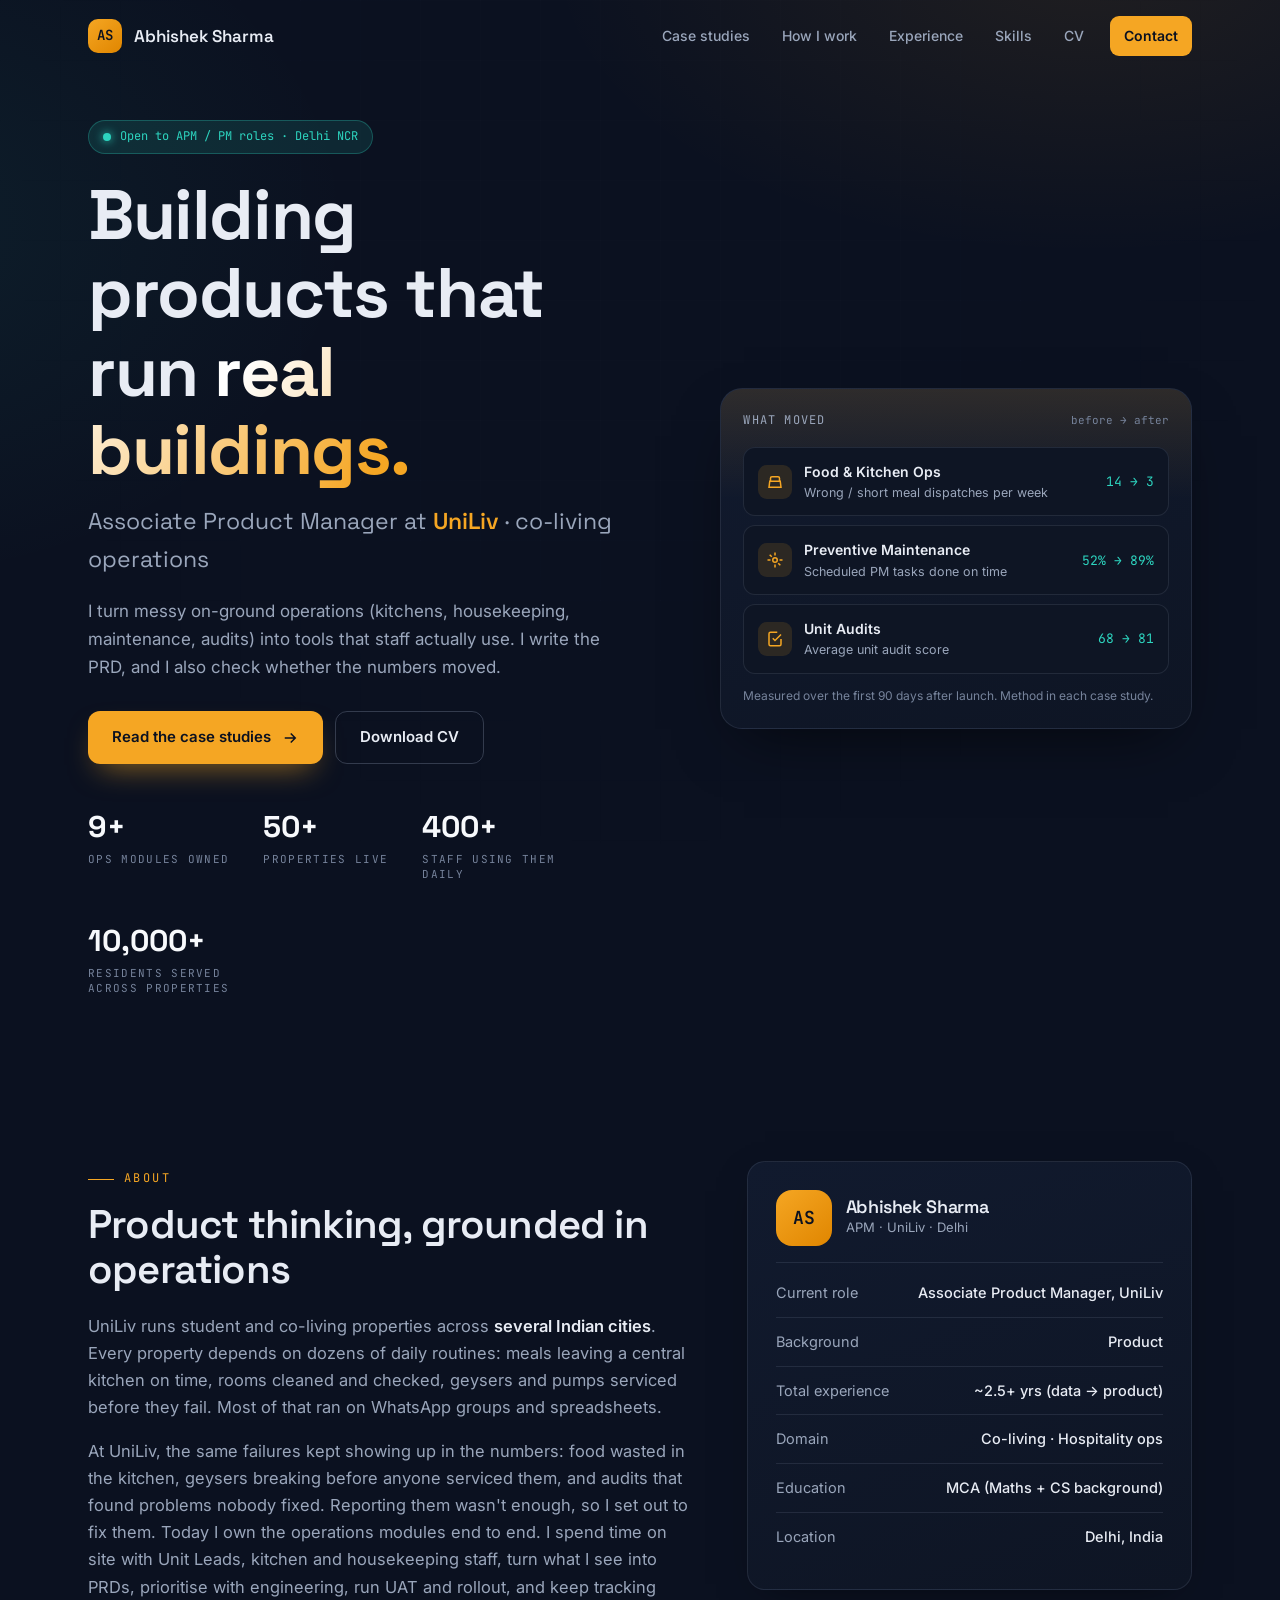
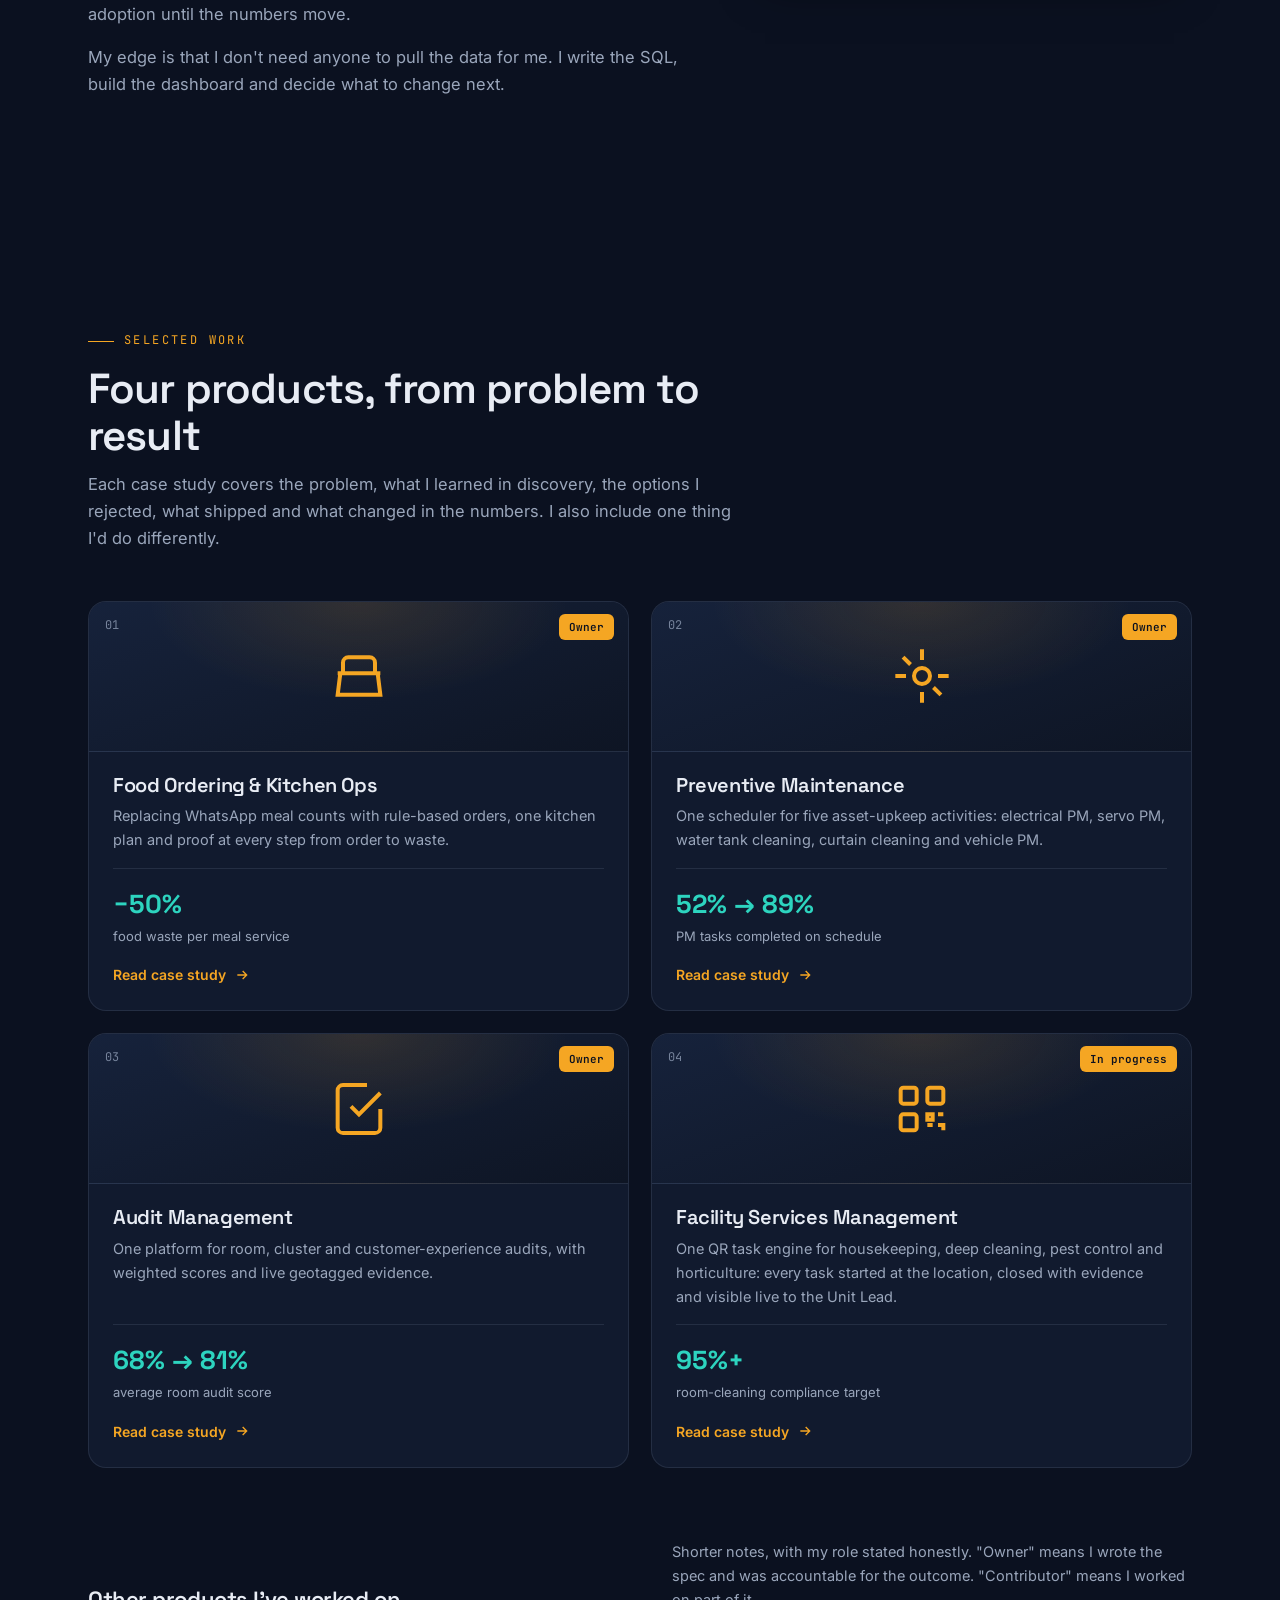
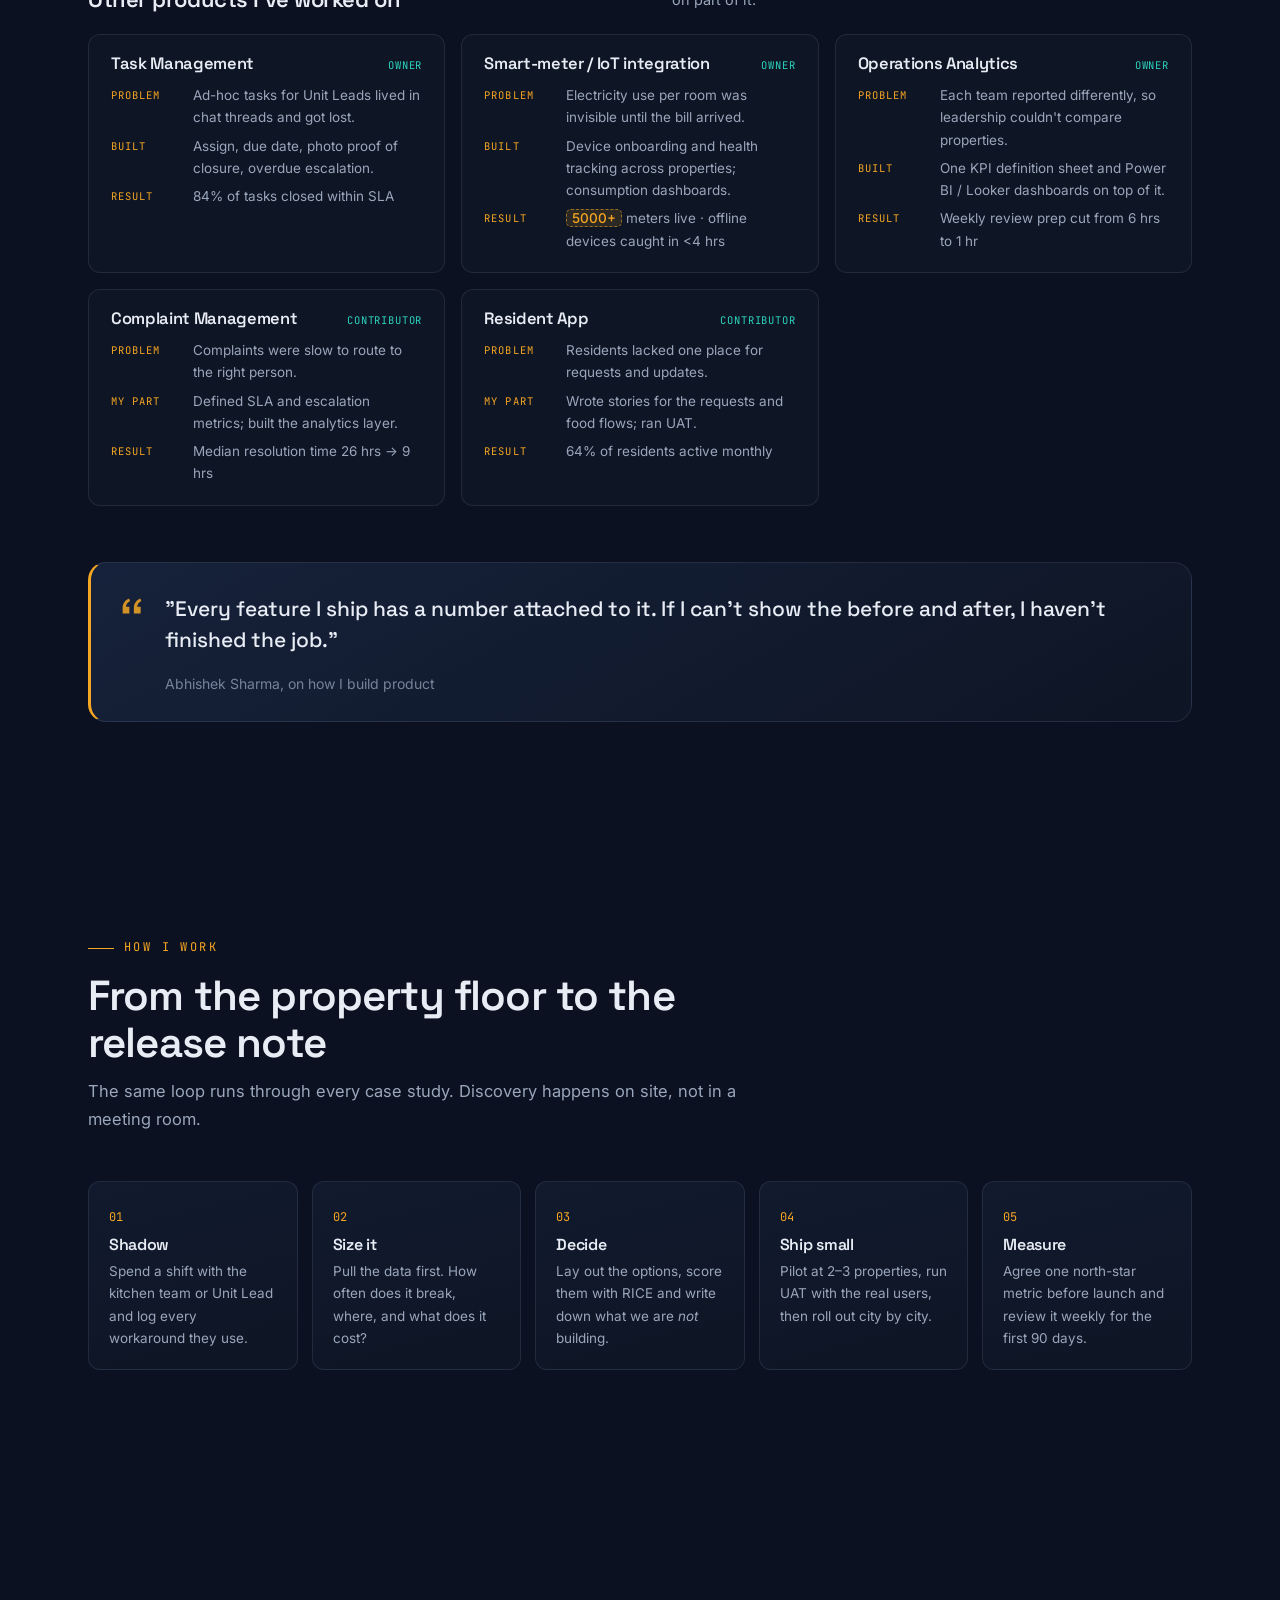
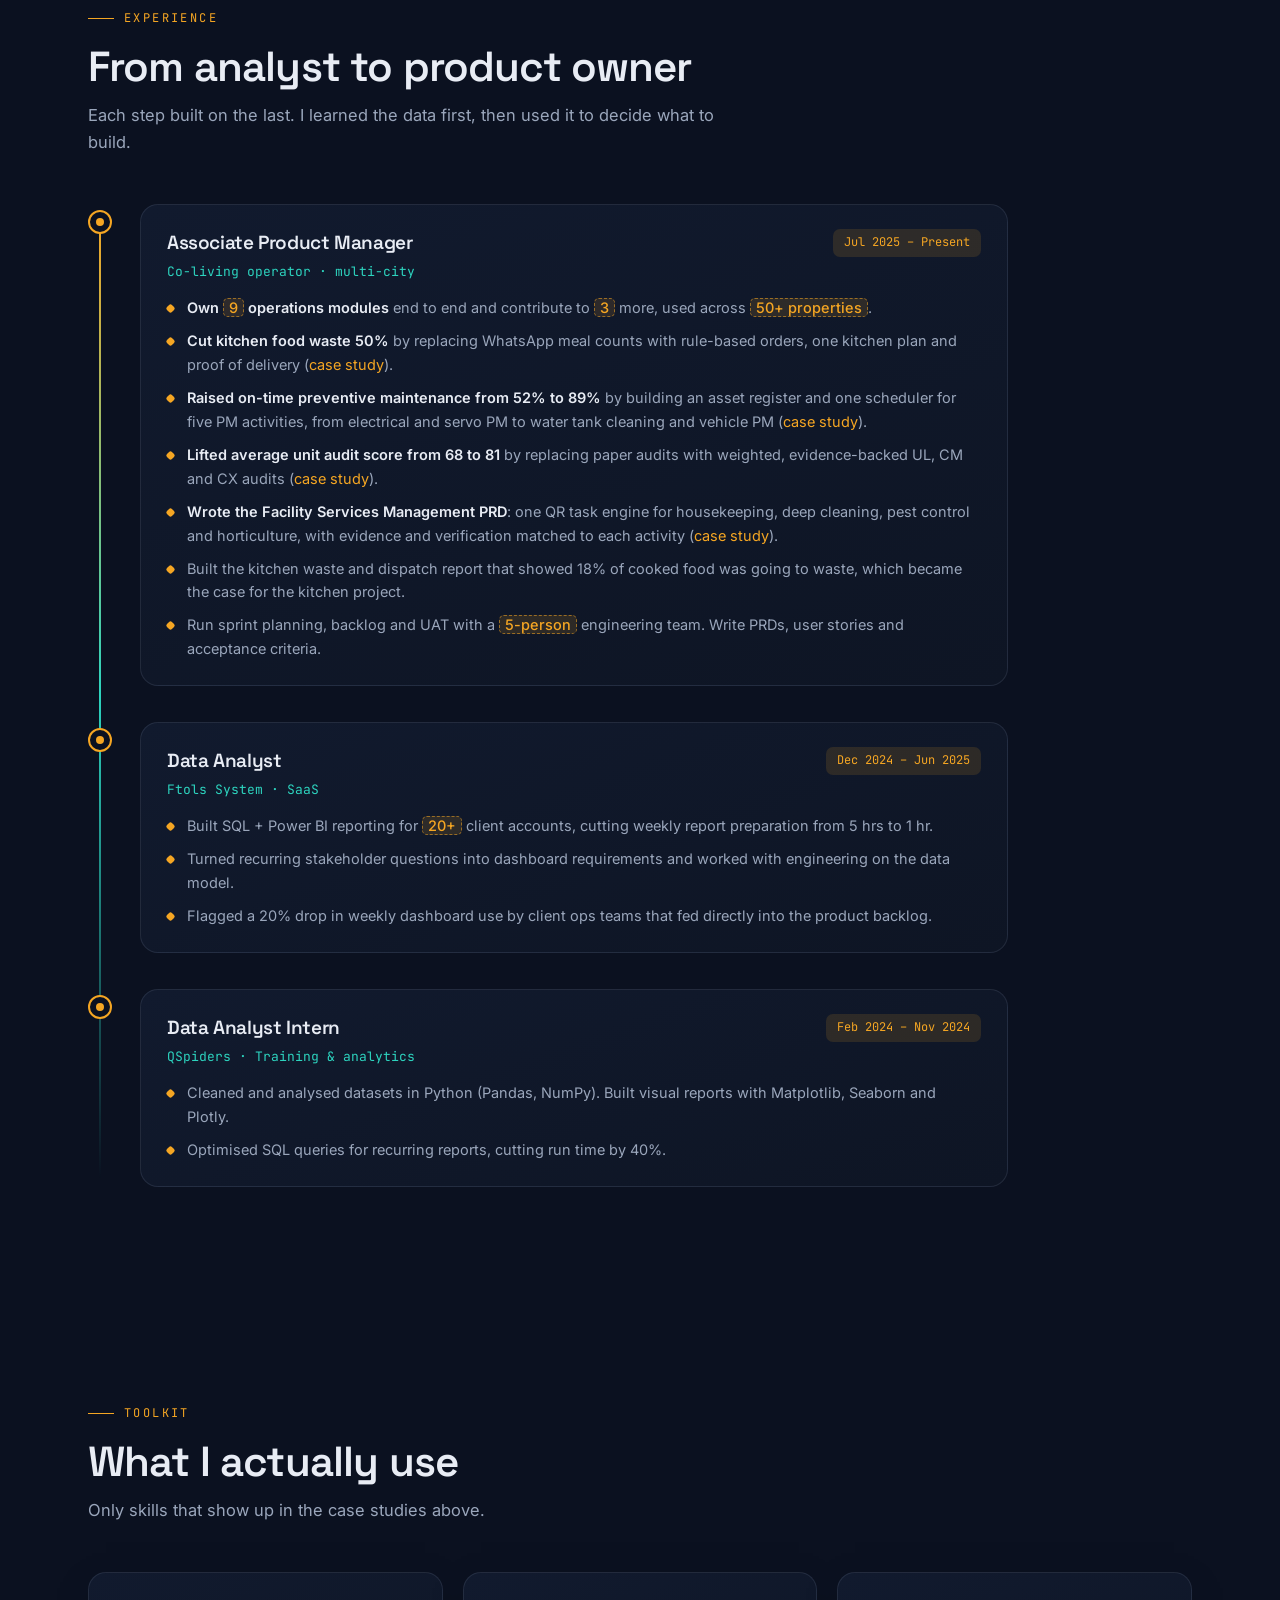
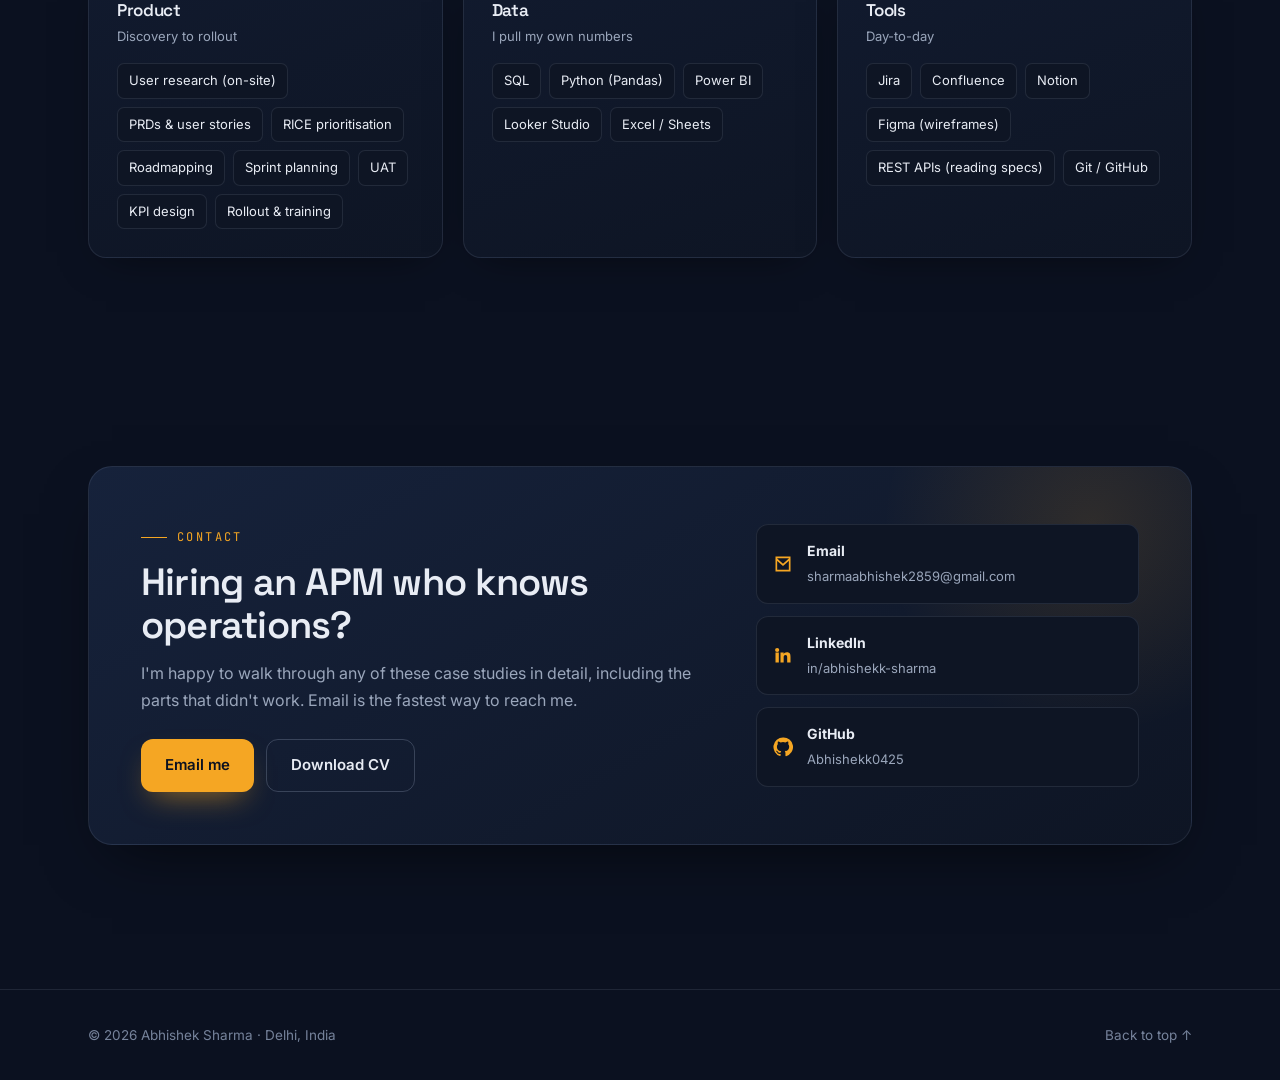
==== commit 63c47d0a: "Commit" ====
--- a/index.html
+++ b/index.html
@@ -53,7 +53,7 @@
       <span class="status-chip"><i></i>Open to APM / PM roles · Delhi NCR</span>
       <h1>Building products that run <span class="grad">real buildings.</span></h1>
       <p class="role">Associate Product Manager at <b>UniLiv</b> · co-living operations</p>
-      <p class="lede">I turn messy on-ground operations (kitchens, housekeeping, maintenance, audits) into tools that staff actually use. I started as the data analyst, so I write the PRD and I also check whether the numbers moved.</p>
+      <p class="lede">I turn messy on-ground operations (kitchens, housekeeping, maintenance, audits) into tools that staff actually use. I write the PRD, and I also check whether the numbers moved.</p>
       <div class="hero-actions">
         <a href="#work" class="btn btn-primary">Read the case studies
           <svg viewBox="0 0 24 24" fill="none" stroke="currentColor" stroke-width="2"><path d="M5 12h14M13 6l6 6-6 6"/></svg></a>
@@ -97,8 +97,8 @@
     <div class="about-copy reveal">
       <span class="eyebrow">About</span>
       <h2 style="font-size:clamp(28px,4vw,40px);margin:14px 0 20px">Product thinking, grounded in operations</h2>
-      <p>UniLiv runs student and co-living properties across <strong>several Indian cities</strong>. Every property depends on dozens of daily routines: meals leaving a central kitchen on time, rooms cleaned and checked, geysers and pumps serviced before they fail. Most of that ran on WhatsApp groups and spreadsheets.</p>
-      <p>I joined UniLiv as a <strong>data analyst</strong>, and the same failures kept showing up in the numbers: food wasted at the kitchen, geysers breaking before anyone serviced them, and audits that found problems nobody fixed. Reporting them wasn't enough, so I moved into product to fix them. Today I own the operations modules end to end. I spend time on site with Unit Leads, kitchen and housekeeping staff, turn what I see into PRDs, prioritise with engineering, run UAT and rollout, and keep tracking adoption until the numbers move.</p>
+     <p>UniLiv runs student and co-living properties across <strong>several Indian cities</strong>. Every property depends on dozens of daily routines: meals leaving a central kitchen on time, rooms cleaned and checked, geysers and pumps serviced before they fail. Most of that ran on WhatsApp groups and spreadsheets.</p>
+      <p>At UniLiv, the same failures kept showing up in the numbers: food wasted in the kitchen, geysers breaking before anyone serviced them, and audits that found problems nobody fixed. Reporting them wasn't enough, so I set out to fix them. Today I own the operations modules end to end. I spend time on site with Unit Leads, kitchen and housekeeping staff, turn what I see into PRDs, prioritise with engineering, run UAT and rollout, and keep tracking adoption until the numbers move.</p>
       <p>My edge is that I don't need anyone to pull the data for me. I write the SQL, build the dashboard and decide what to change next.</p>
     </div>
     <div class="card reveal">
@@ -107,8 +107,8 @@
         <div><h3>Abhishek Sharma</h3><p>APM · UniLiv · Delhi</p></div>
       </div>
       <div class="fact"><span class="k">Current role</span><span class="v">Associate Product Manager, UniLiv</span></div>
-<div class="fact"><span class="k">Background</span><span class="v">Data analyst → Product</span></div>
-      <div class="fact"><span class="k">Total experience</span><span class="v">~2.5 yrs (data → product)</span></div>
+<div class="fact"><span class="k">Background</span><span class="v">Product</span></div>
+      <div class="fact"><span class="k">Total experience</span><span class="v">~2.5+ yrs (data → product)</span></div>
       <div class="fact"><span class="k">Domain</span><span class="v">Co-living · Hospitality ops</span></div>
       <div class="fact"><span class="k">Education</span><span class="v">MCA (Maths + CS background)</span></div>
       <div class="fact"><span class="k">Location</span><span class="v">Delhi, India</span></div>
@@ -152,7 +152,7 @@
         <div class="cs-body">
           <h3>Audit Management</h3>
           <p>One platform for room, cluster and customer-experience audits, with weighted scores and live geotagged evidence.</p>
-          <div class="cs-outcome"><div class="big"><em class="est">68 → 81</em></div><div class="sm">average room audit score</div></div>
+          <div class="cs-outcome"><div class="big"><em class="est">68% → 81%</em></div><div class="sm">average room audit score</div></div>
           <span class="cs-link">Read case study <svg viewBox="0 0 24 24" fill="none" stroke="currentColor" stroke-width="2"><path d="M5 12h14M13 6l6 6-6 6"/></svg></span>
         </div>
       </a>
@@ -162,7 +162,7 @@
         <div class="cs-body">
           <h3>Facility Services Management</h3>
           <p>One QR task engine for housekeeping, deep cleaning, pest control and horticulture: every task started at the location, closed with evidence and visible live to the Unit Lead.</p>
-          <div class="cs-outcome"><div class="big">95%+</div><div class="sm">room-cleaning compliance target · PRD in review</div></div>
+          <div class="cs-outcome"><div class="big">95%+</div><div class="sm">room-cleaning compliance target</div></div>
           <span class="cs-link">Read case study <svg viewBox="0 0 24 24" fill="none" stroke="currentColor" stroke-width="2"><path d="M5 12h14M13 6l6 6-6 6"/></svg></span>
         </div>
       </a>
@@ -254,15 +254,15 @@
     <div class="timeline">
       <div class="tl-item reveal"><span class="tl-node"></span>
         <div class="tl-card">
-          <div class="tl-top"><h3>Data Analyst → Associate Product Manager</h3><span class="tl-date">Jul 2025 – Present</span></div>
+          <div class="tl-top"><h3>Associate Product Manager</h3><span class="tl-date">Jul 2025 – Present</span></div>
           <div class="tl-org">Co-living operator · multi-city</div>
           <ul>
             <li><strong>Own <em class="fill">9</em> operations modules</strong> end to end and contribute to <em class="fill">3</em> more, used across <em class="fill">50+ properties</em>.</li>
-            <li><strong>As APM:</strong> cut kitchen food waste <em class="est">50%</em> by replacing WhatsApp meal counts with rule-based orders, one kitchen plan and proof of delivery (<a href="case-studies/food-kitchen-ops.html" style="color:var(--amber)">case study</a>).</li>
+            <li><strong>Cut kitchen food waste <em class="est">50%</em></strong> by replacing WhatsApp meal counts with rule-based orders, one kitchen plan and proof of delivery (<a href="case-studies/food-kitchen-ops.html" style="color:var(--amber)">case study</a>).</li>
             <li><strong>Raised on-time preventive maintenance from <em class="est">52%</em> to <em class="est">89%</em></strong> by building an asset register and one scheduler for five PM activities, from electrical and servo PM to water tank cleaning and vehicle PM (<a href="case-studies/preventive-maintenance.html" style="color:var(--amber)">case study</a>).</li>
             <li><strong>Lifted average unit audit score from <em class="est">68</em> to <em class="est">81</em></strong> by replacing paper audits with weighted, evidence-backed UL, CM and CX audits (<a href="case-studies/audit-management.html" style="color:var(--amber)">case study</a>).</li>
             <li><strong>Wrote the Facility Services Management PRD</strong>: one QR task engine for housekeeping, deep cleaning, pest control and horticulture, with evidence and verification matched to each activity (<a href="case-studies/housekeeping.html" style="color:var(--amber)">case study</a>).</li>
-            <li><strong>As Data Analyst:</strong> <em class="est">built the kitchen waste and dispatch report that showed 18% of cooked food was going to waste, which became the case for the kitchen project</em>.</li>
+            <li><em class="est">Built the kitchen waste and dispatch report that showed 18% of cooked food was going to waste, which became the case for the kitchen project</em>.</li>
             <li>Run sprint planning, backlog and UAT with a <em class="fill">5-person</em> engineering team. Write PRDs, user stories and acceptance criteria.</li>
           </ul>
         </div>
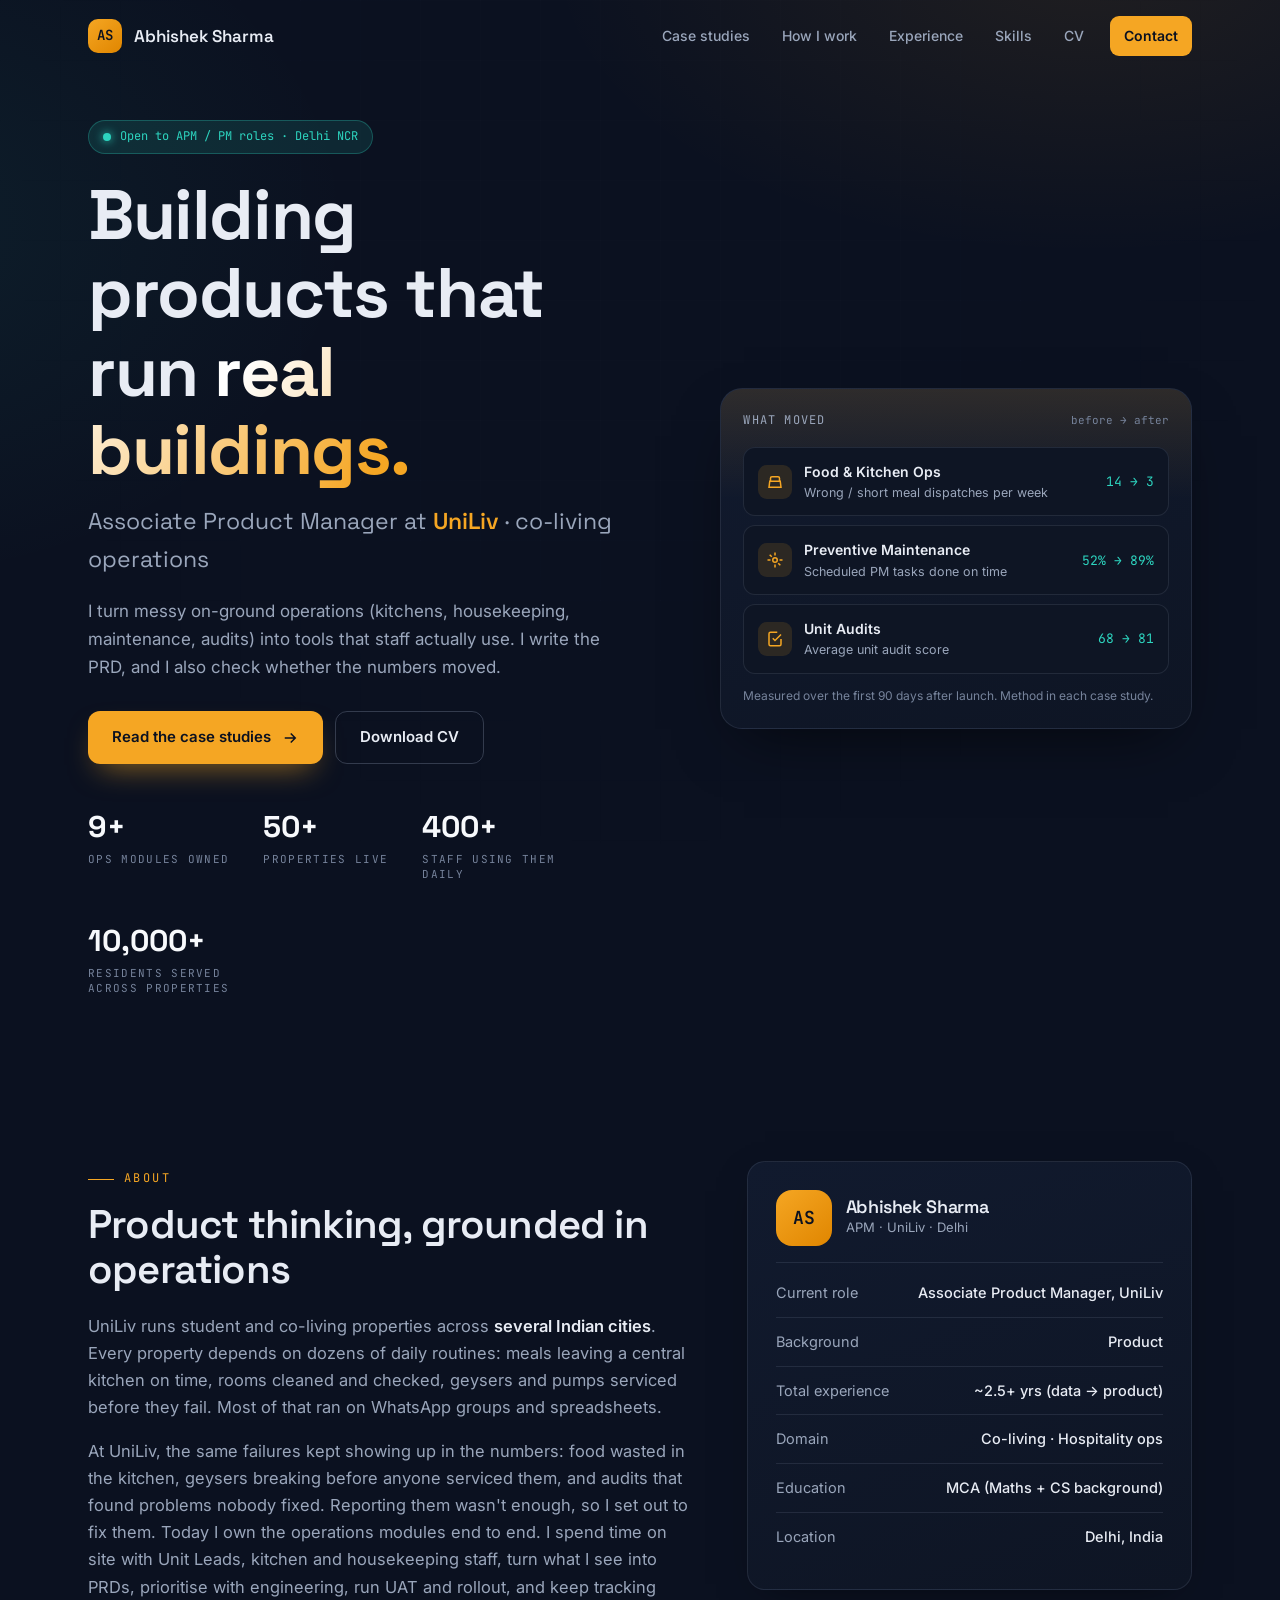
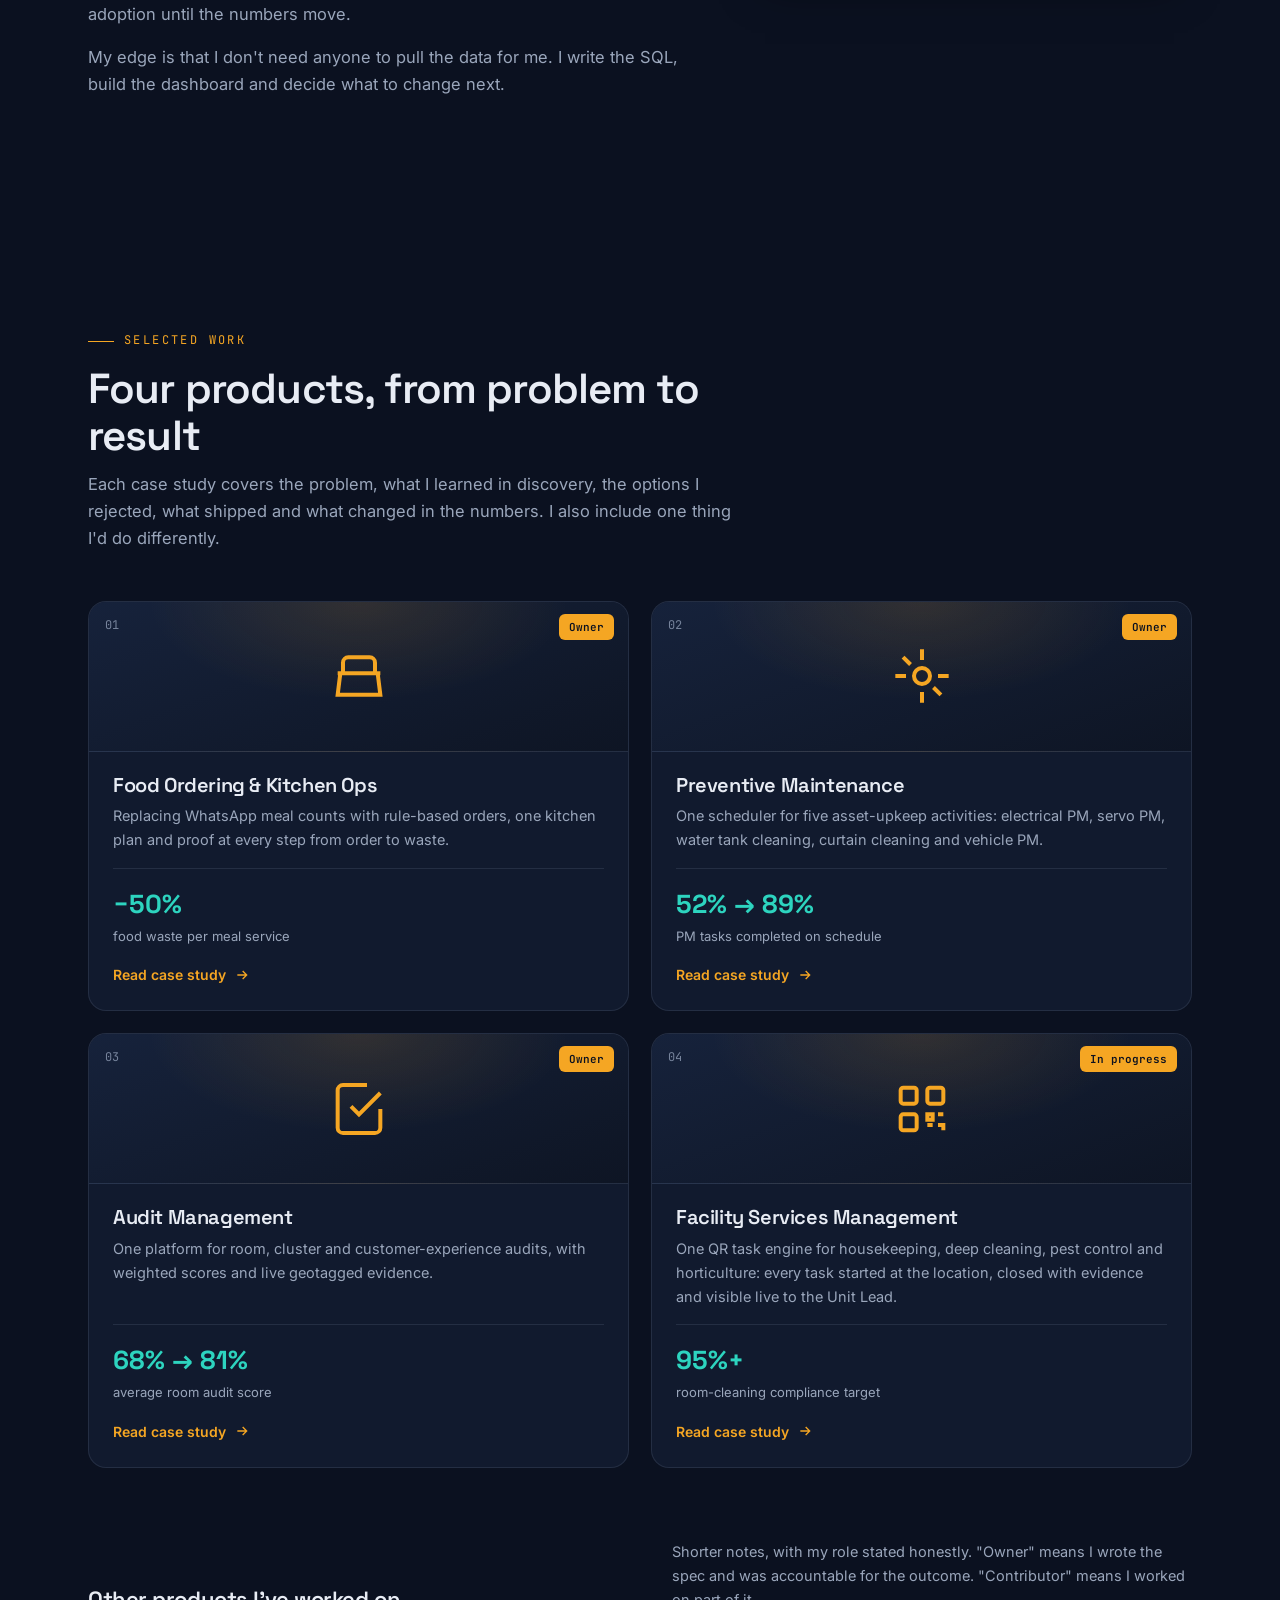
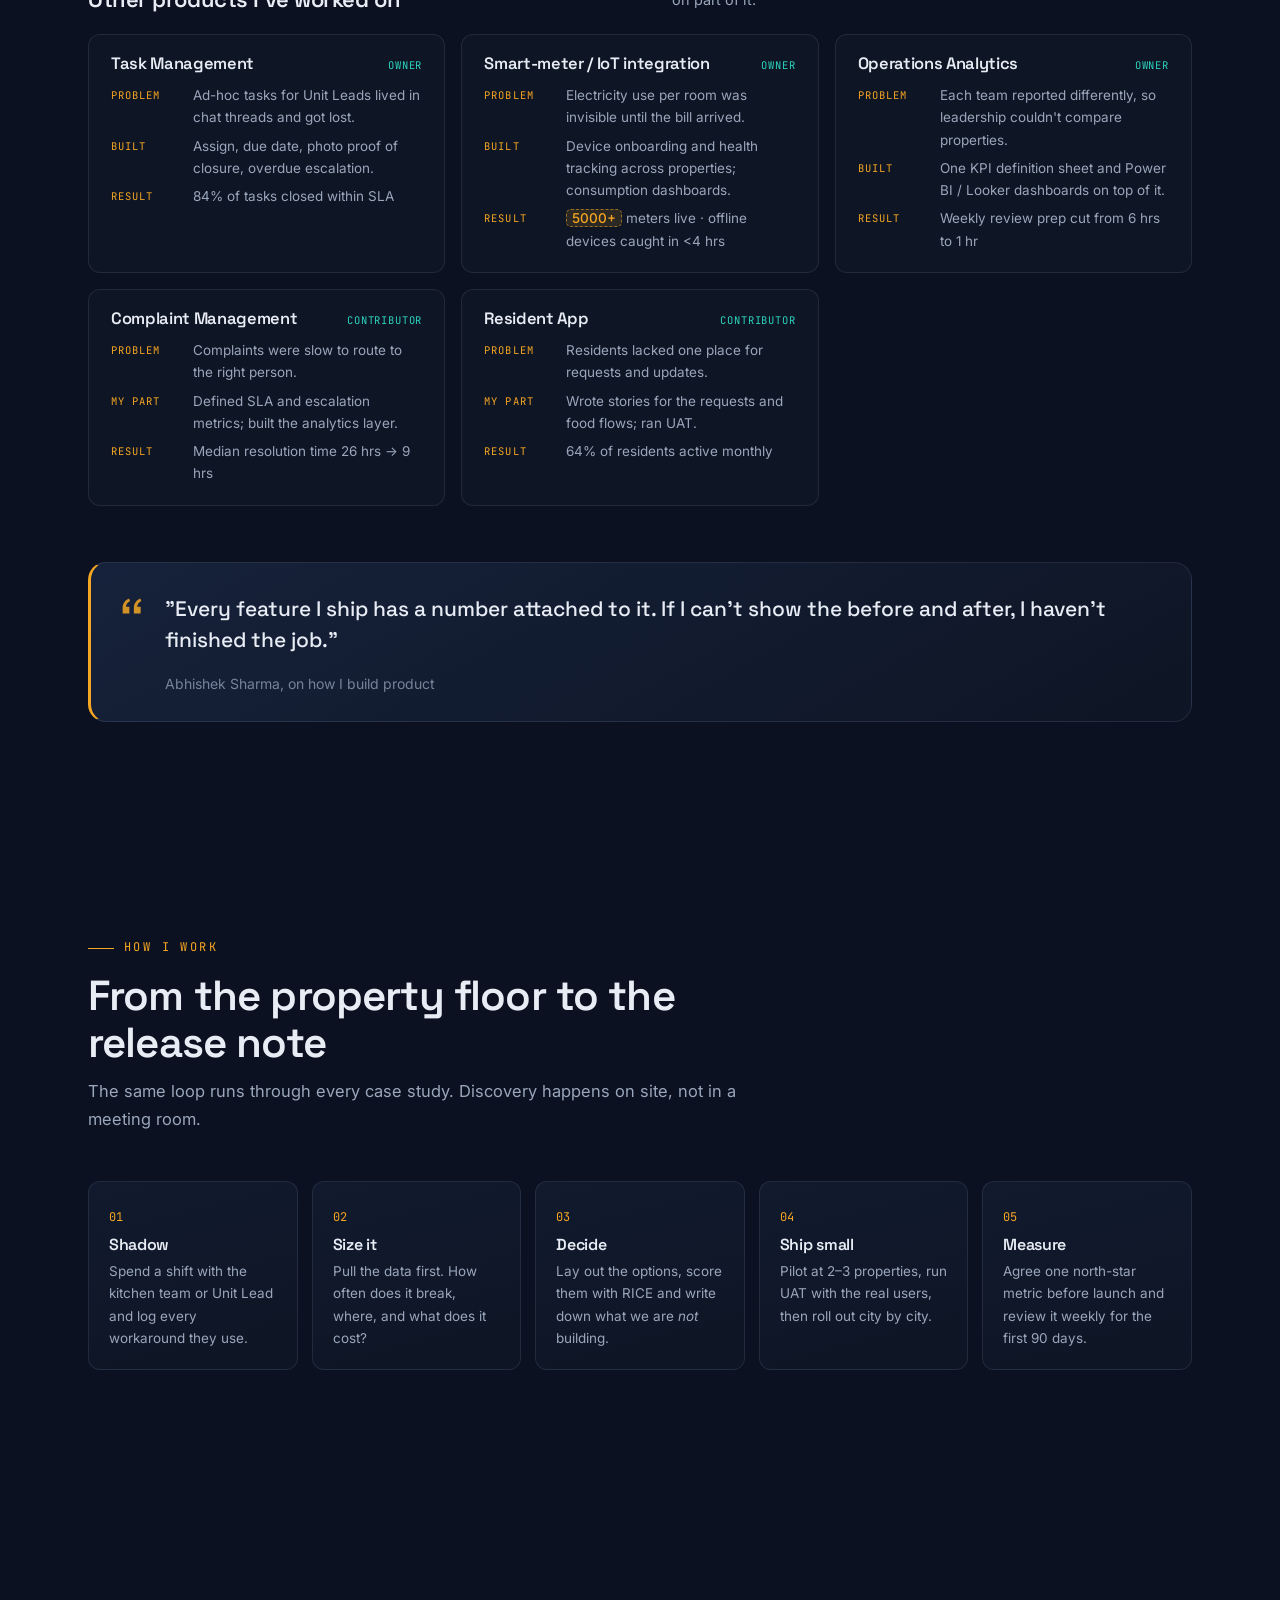
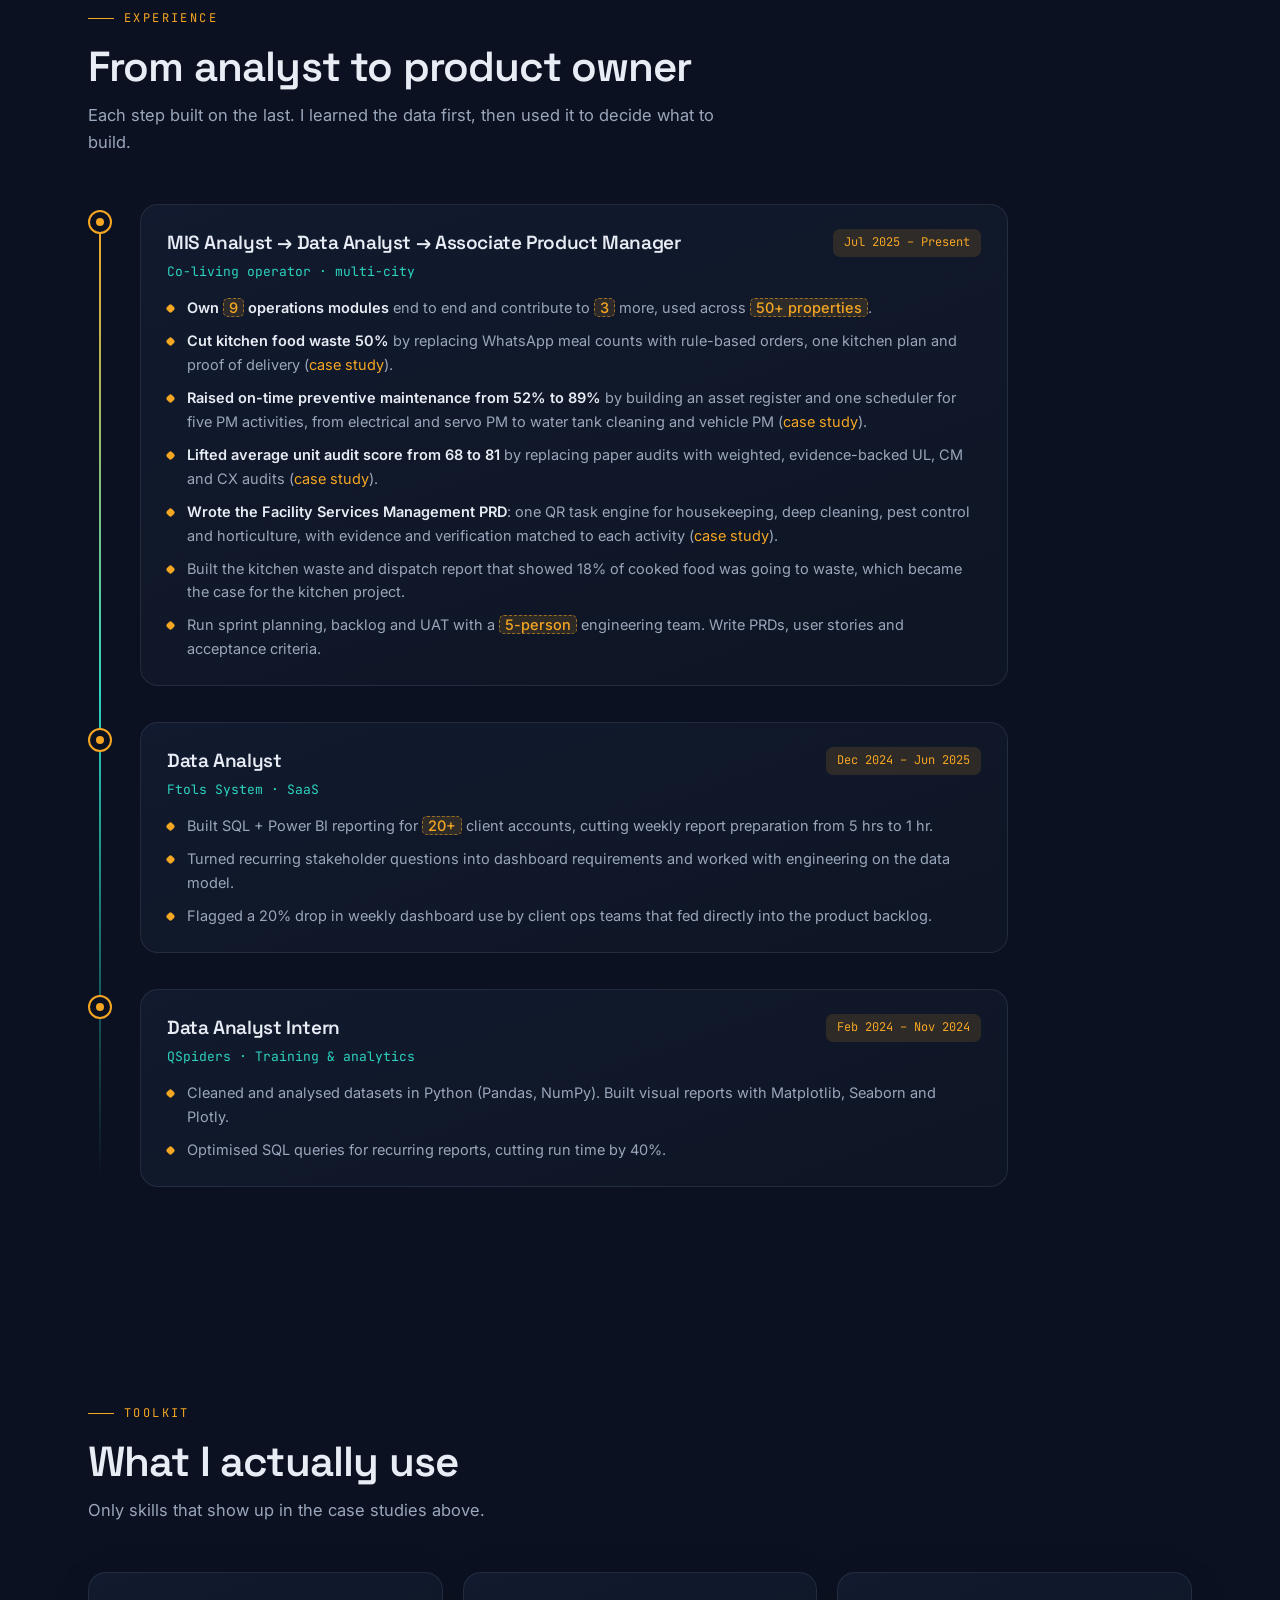
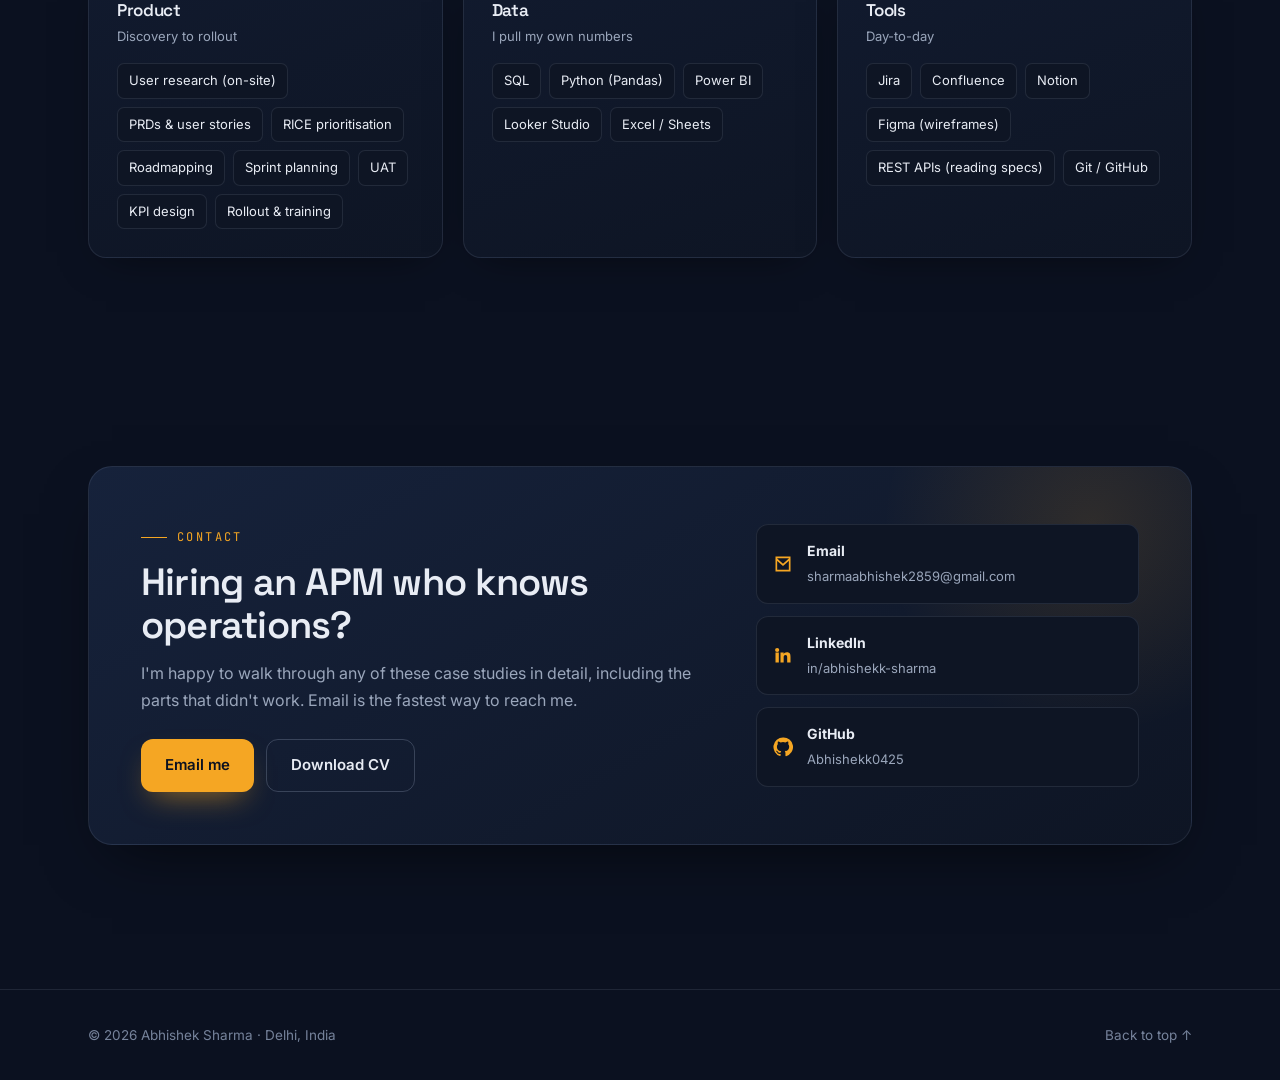
==== commit e40e58c4: "Updated" ====
--- a/index.html
+++ b/index.html
@@ -254,7 +254,10 @@
     <div class="timeline">
       <div class="tl-item reveal"><span class="tl-node"></span>
         <div class="tl-card">
-          <div class="tl-top"><h3>Associate Product Manager</h3><span class="tl-date">Jul 2025 – Present</span></div>
+           <div class="tl-top">
+    <h3>MIS Analyst &rarr; Data Analyst &rarr; Associate Product Manager</h3>
+    <span class="tl-date">Jul 2025 – Present</span>
+  </div>
           <div class="tl-org">Co-living operator · multi-city</div>
           <ul>
             <li><strong>Own <em class="fill">9</em> operations modules</strong> end to end and contribute to <em class="fill">3</em> more, used across <em class="fill">50+ properties</em>.</li>
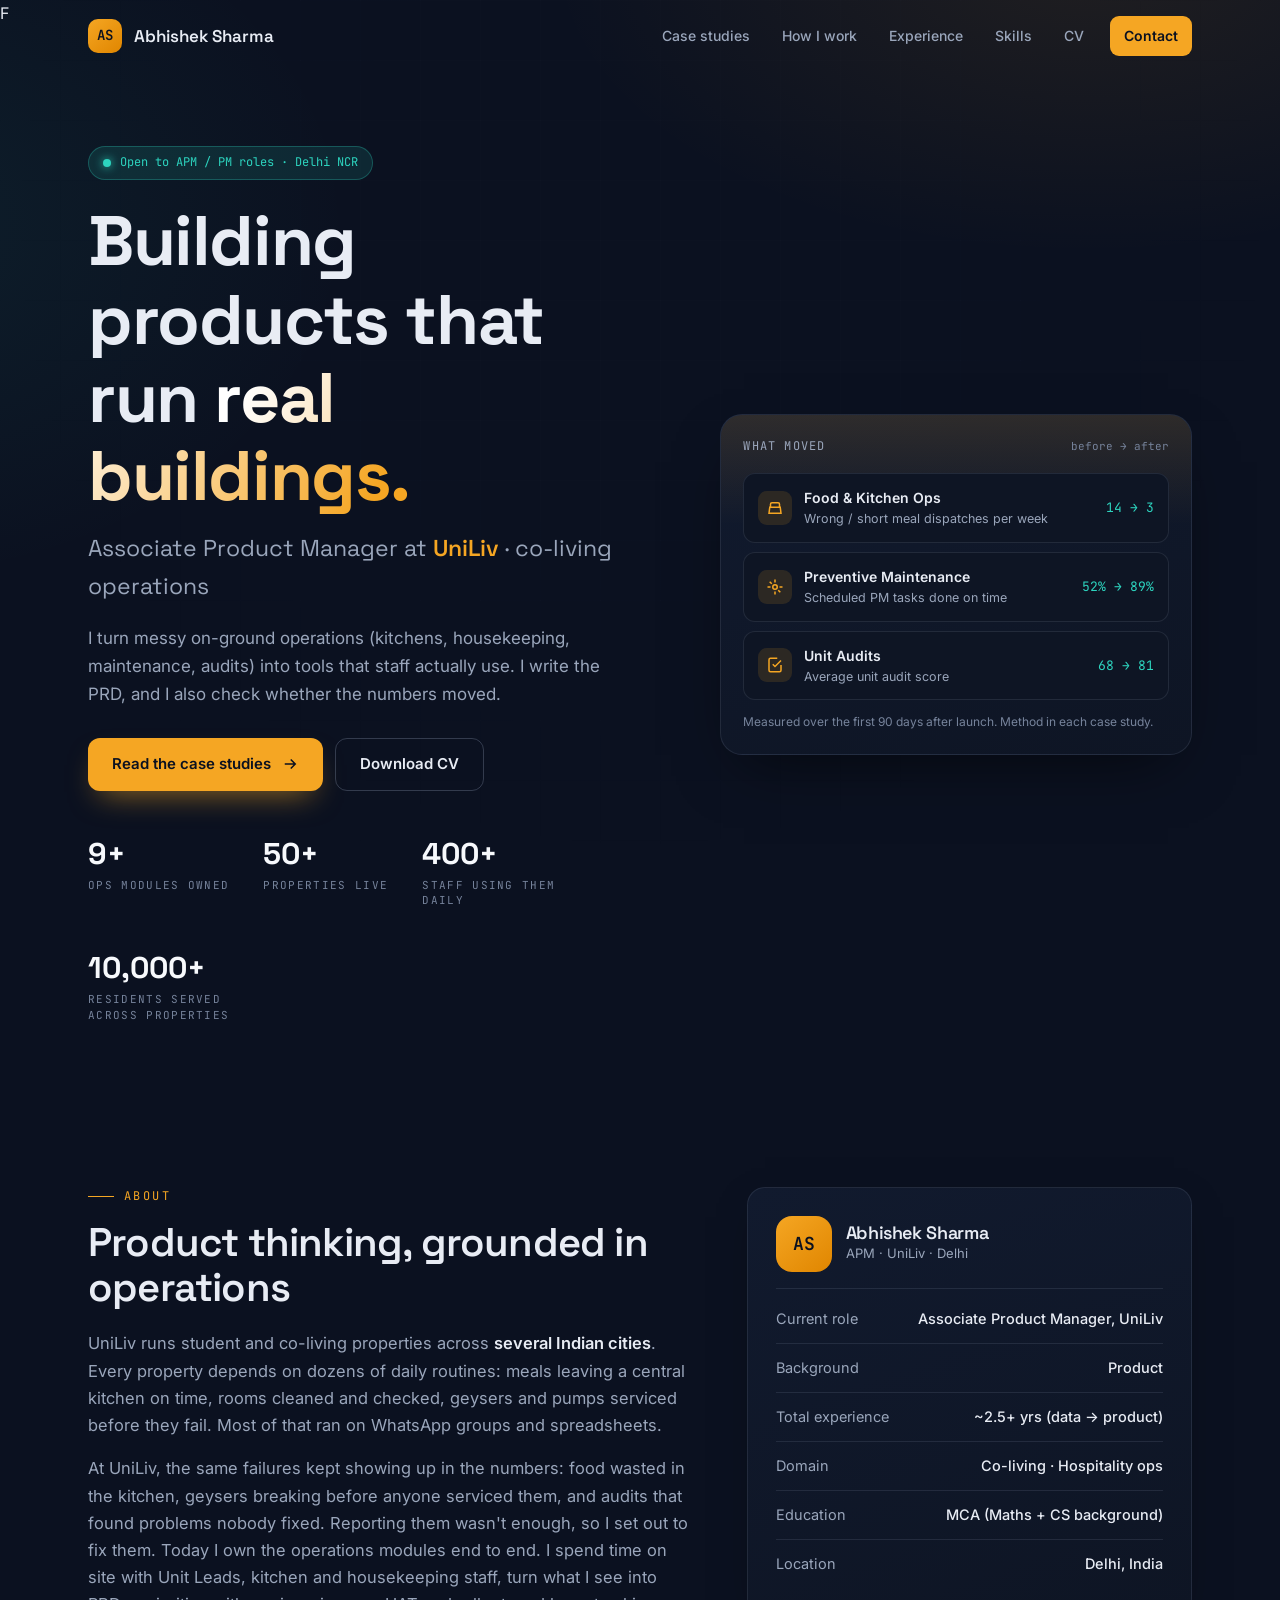
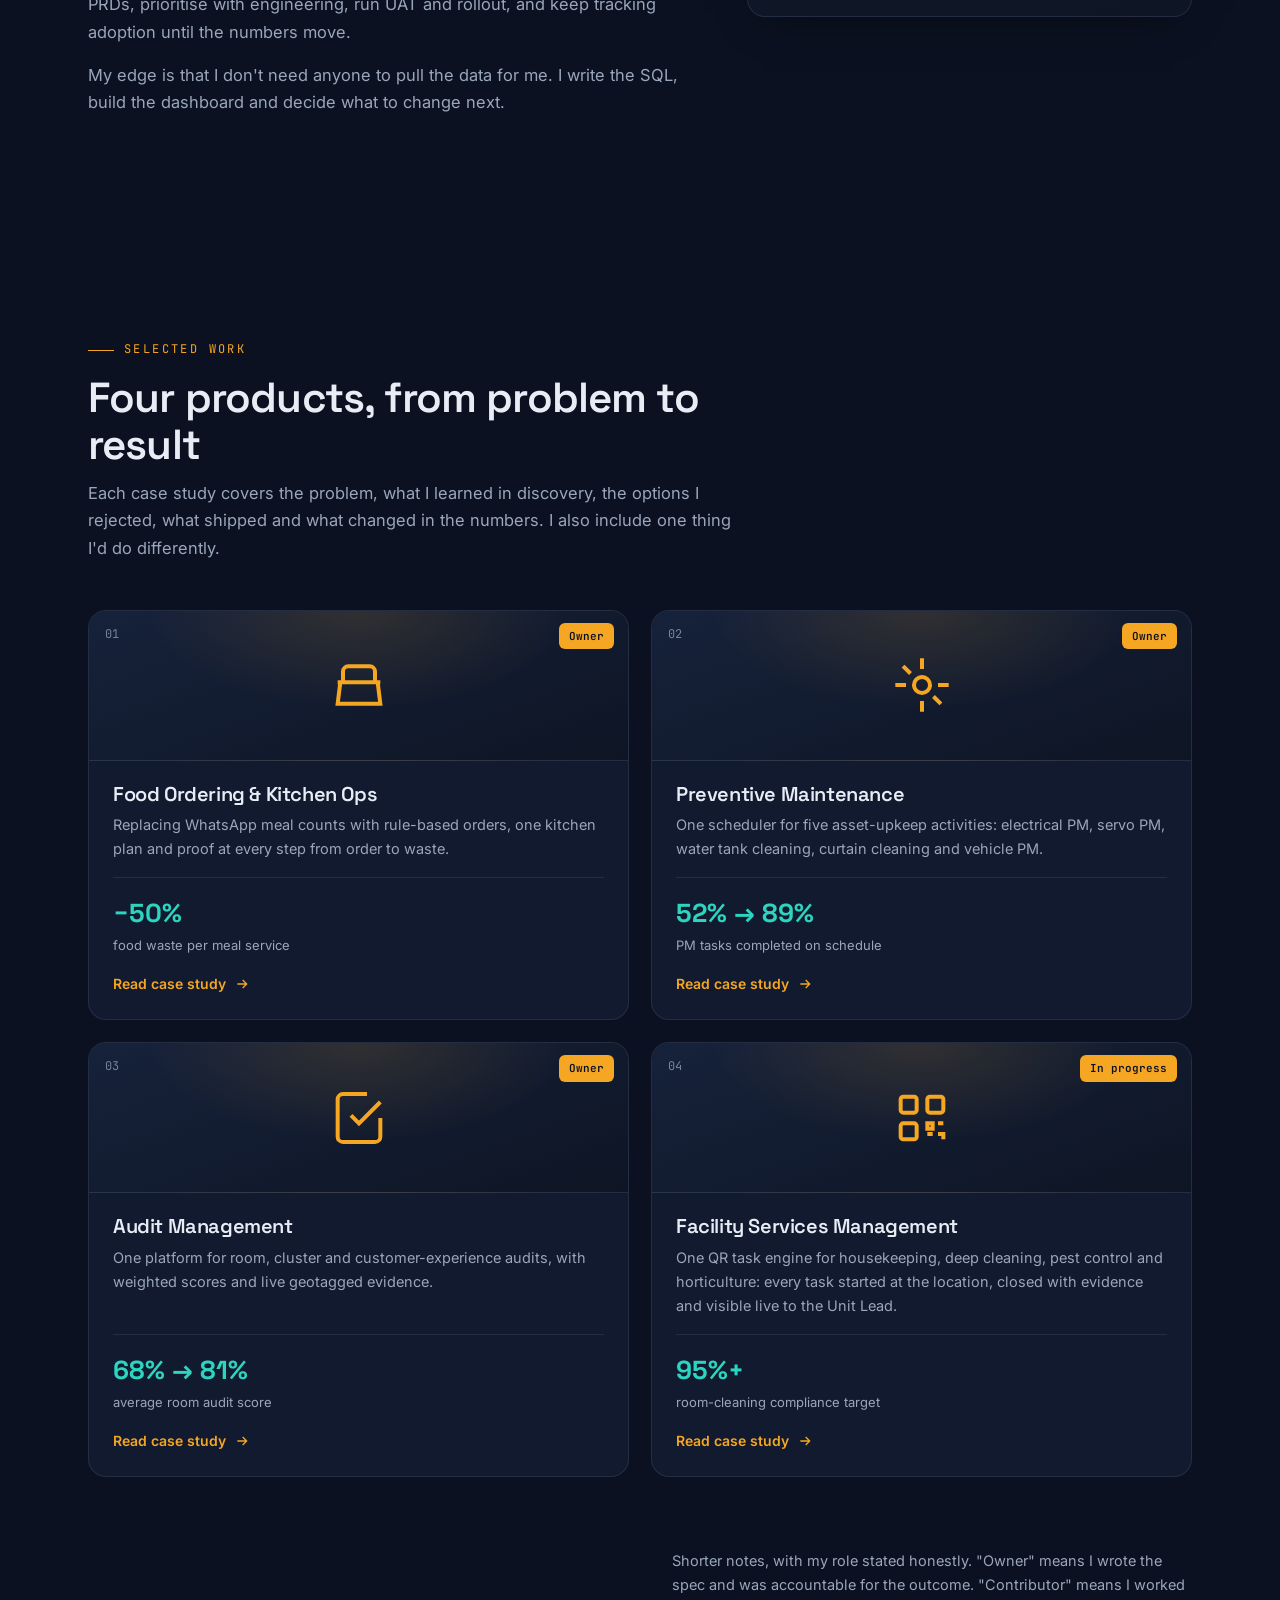
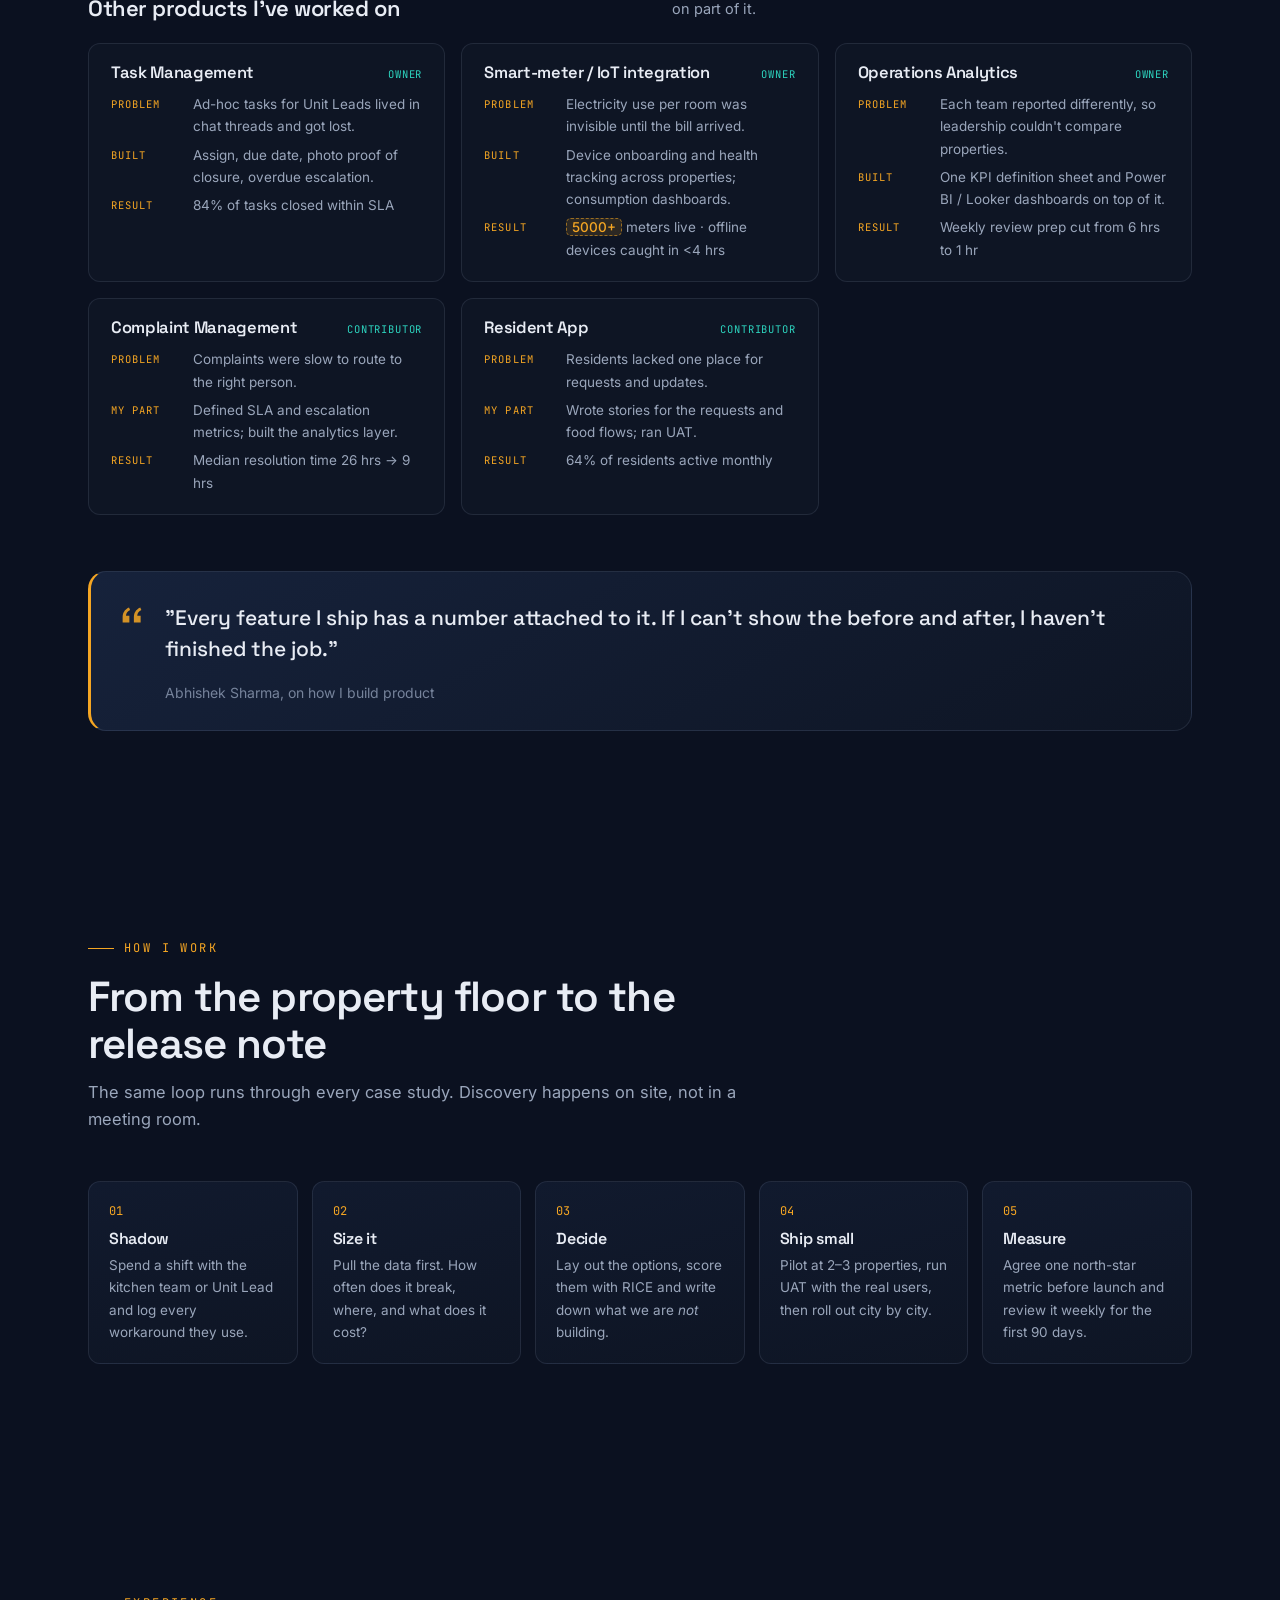
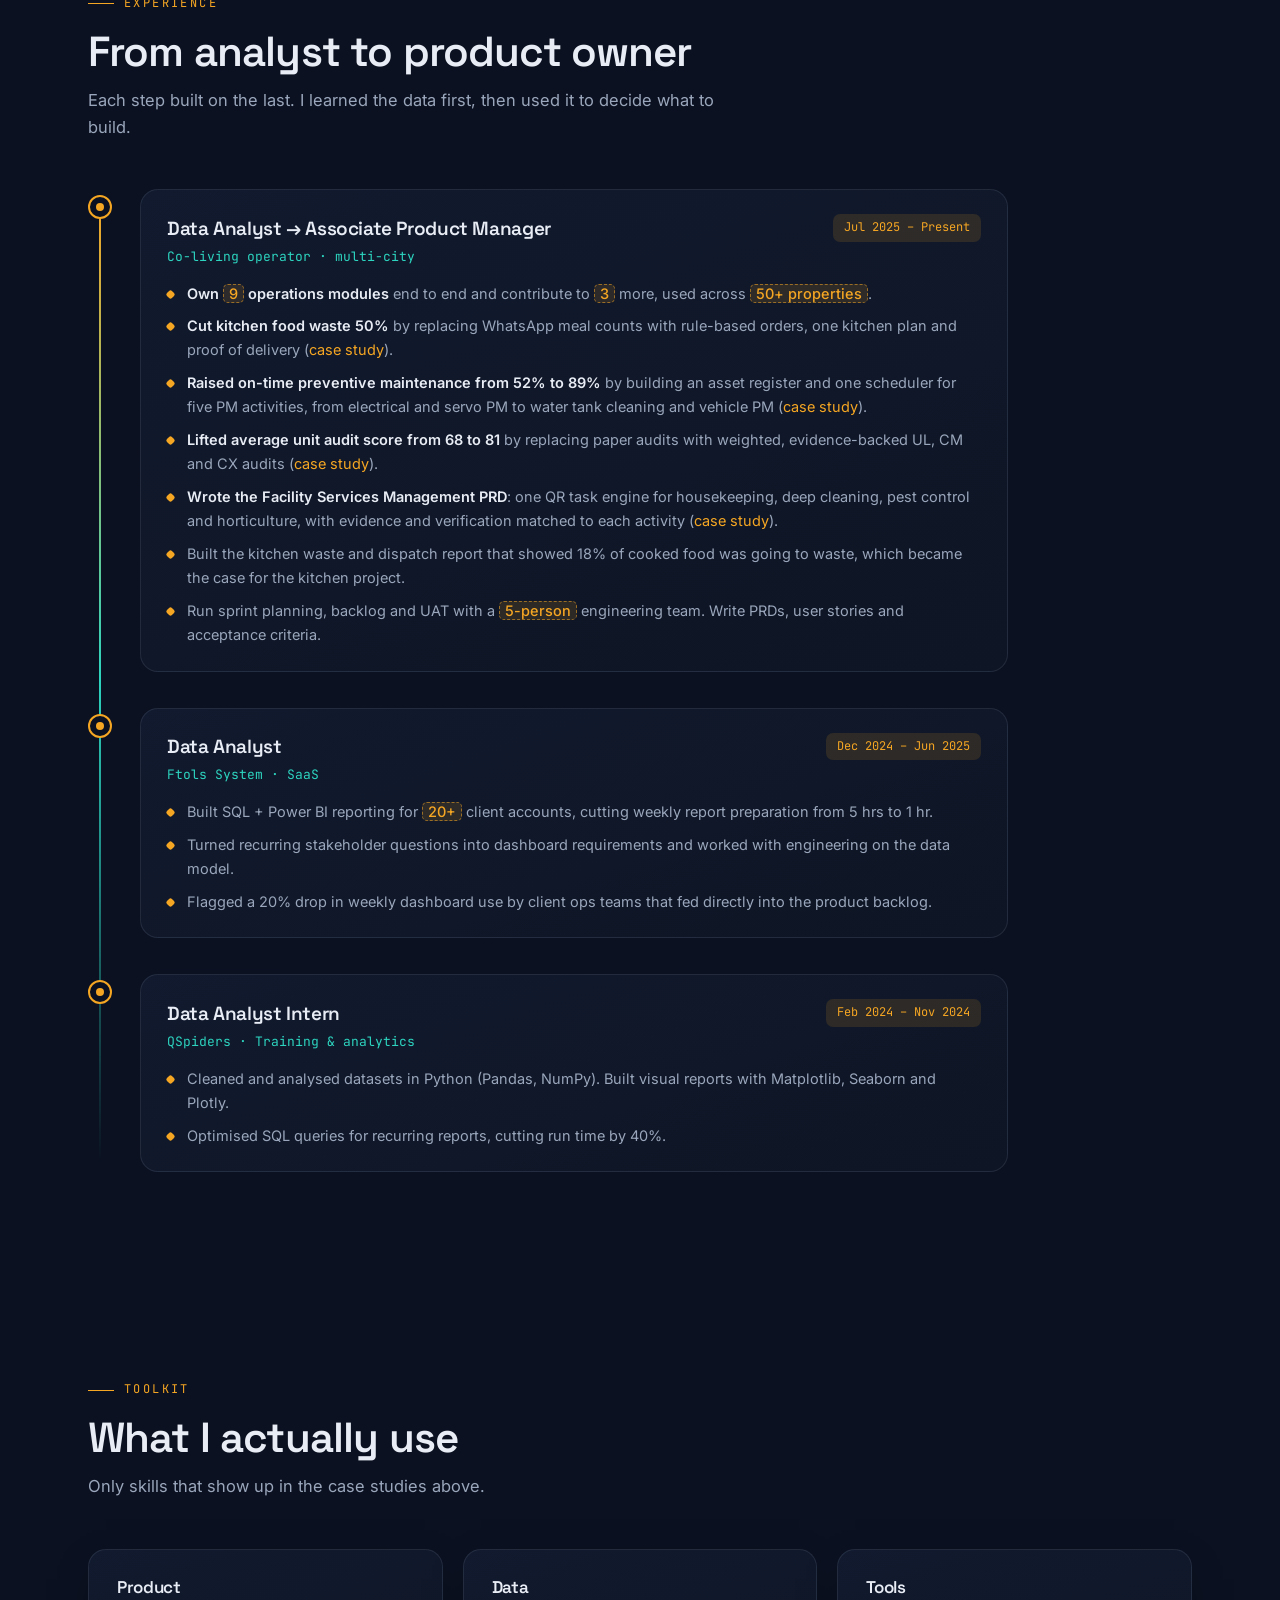
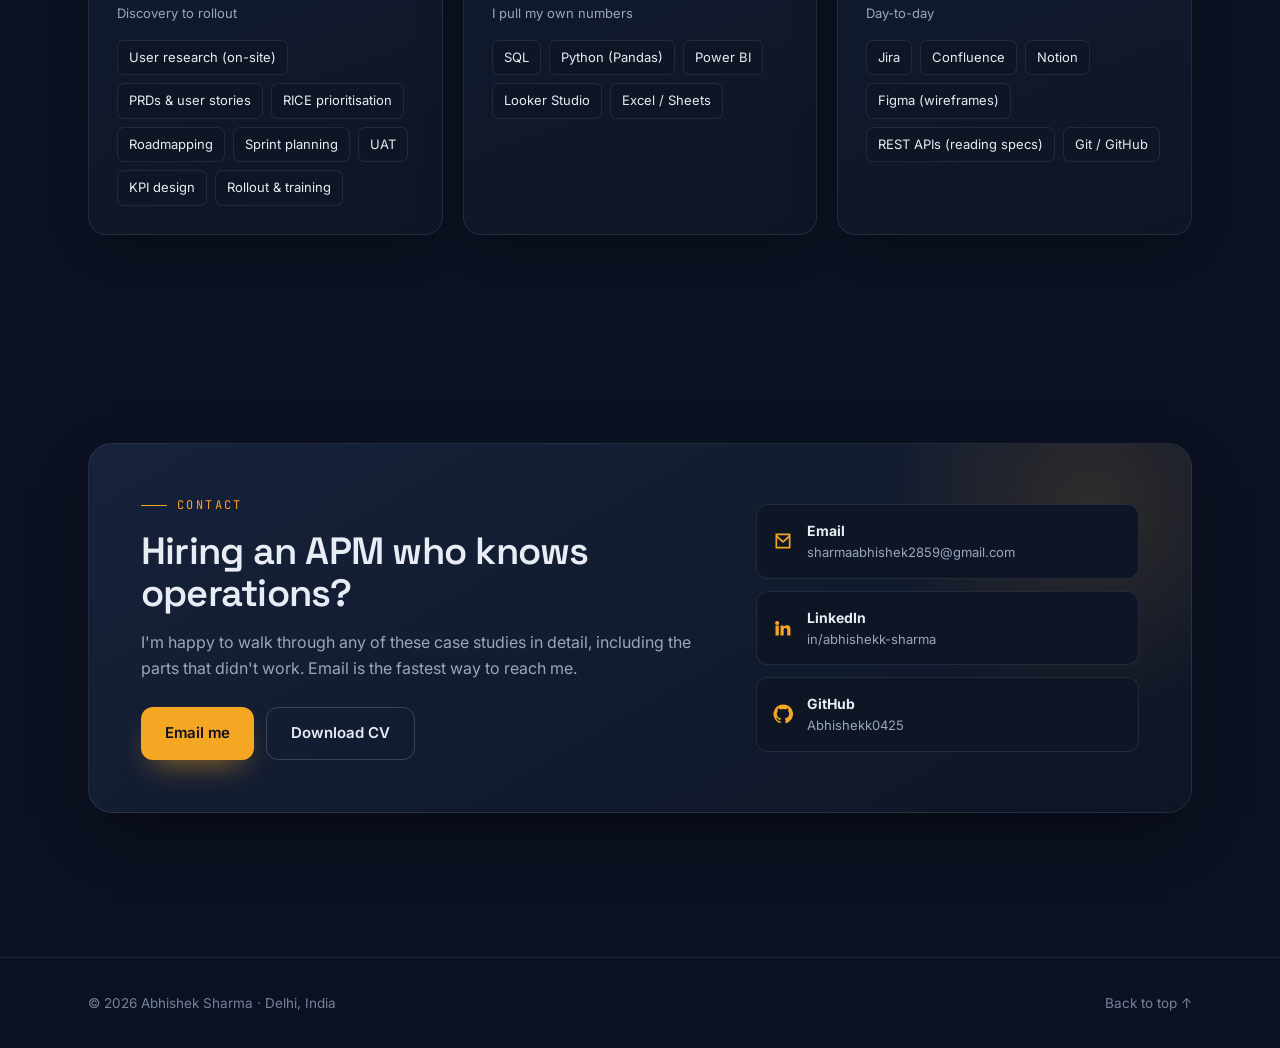
==== commit bd9f6c29: "Update career timeline in index.html Removed 'MIS Analyst' from the career timeline." ====
--- a/index.html
+++ b/index.html
@@ -1,4 +1,4 @@
-<!DOCTYPE html>
+F<!DOCTYPE html>
 <html lang="en">
 <head>
 <meta charset="UTF-8">
@@ -255,7 +255,7 @@
       <div class="tl-item reveal"><span class="tl-node"></span>
         <div class="tl-card">
            <div class="tl-top">
-    <h3>MIS Analyst &rarr; Data Analyst &rarr; Associate Product Manager</h3>
+    <h3>Data Analyst &rarr; Associate Product Manager</h3>
     <span class="tl-date">Jul 2025 – Present</span>
   </div>
           <div class="tl-org">Co-living operator · multi-city</div>
